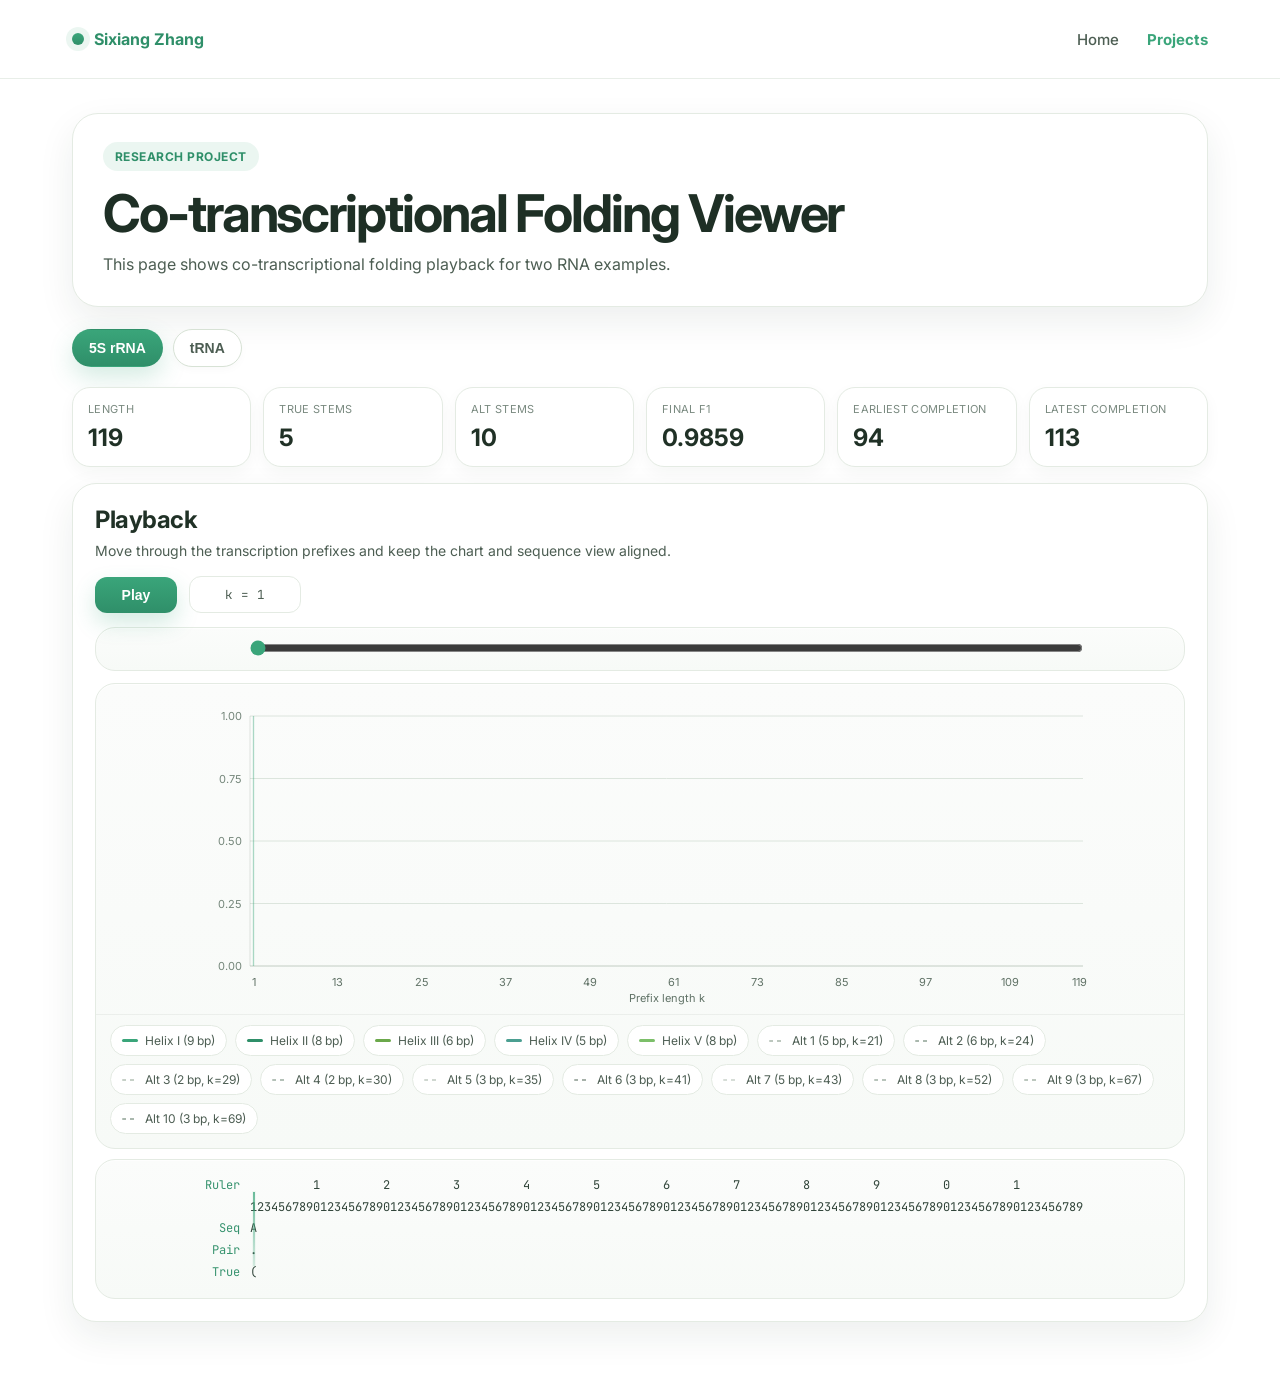
==== projects/project1/index.html @ 19374ca7 "Add files via upload" ====
<!DOCTYPE html>
<html lang="en">
<head>
<meta charset="utf-8">
<meta name="viewport" content="width=device-width, initial-scale=1">
<title>Co-transcriptional Folding Viewer</title>
<style>
  @import url('https://fonts.googleapis.com/css2?family=Inter:wght@400;500;600;700;800&family=JetBrains+Mono:wght@400;500;600&display=swap');
  :root {
    --bg: #ffffff;
    --bg-soft: #ffffff;
    --surface: #ffffff;
    --surface-2: #ffffff;
    --line: #e4ebe3;
    --line-strong: #d7e2d5;
    --text: #203126;
    --text-soft: #4d5e53;
    --muted: #7a8a80;
    --accent: #3aa57a;
    --accent-2: #2f8f69;
    --accent-soft: rgba(58, 165, 122, .10);
    --shadow: 0 14px 36px rgba(27, 46, 34, .08);
    --plot-w: 800px;
  }
  * { box-sizing: border-box; }
  html, body { min-height: 100%; }
  body {
    margin: 0;
    font-family: Inter, "PingFang SC", "Microsoft YaHei", sans-serif;
    color: var(--text);
    background: #ffffff;
  }
  a { color: inherit; text-decoration: none; }
  .site-nav {
    position: sticky;
    top: 0;
    z-index: 20;
    background: #ffffff;
    border-bottom: 1px solid #e8eee8;
    backdrop-filter: blur(14px);
  }
  .site-nav-inner {
    max-width: 1180px;
    margin: 0 auto;
    padding: 0 22px;
    min-height: 78px;
    display: flex;
    align-items: center;
    justify-content: space-between;
    gap: 18px;
  }
  .brand {
    display: flex;
    align-items: center;
    gap: 10px;
    font-weight: 700;
    color: var(--accent-2);
  }
  .brand-mark {
    width: 12px;
    height: 12px;
    border-radius: 999px;
    background: linear-gradient(180deg, var(--accent) 0%, var(--accent-2) 100%);
    box-shadow: 0 0 0 6px rgba(58,165,122,.10);
  }
  .nav-links {
    display: flex;
    align-items: center;
    gap: 28px;
    flex-wrap: wrap;
    color: var(--text-soft);
    font-size: 15px;
    font-weight: 500;
  }
  .nav-links a.active {
    color: var(--accent);
    font-weight: 700;
  }
  .wrap {
    max-width: 1180px;
    margin: 0 auto;
    padding: 34px 22px 56px;
  }
  .hero {
    display: block;
    margin-bottom: 22px;
  }
  .hero-copy {
    background: var(--surface);
    border: 1px solid var(--line);
    border-radius: 26px;
    padding: 28px 30px;
    box-shadow: var(--shadow);
  }
  .eyebrow {
    display: inline-flex;
    align-items: center;
    gap: 8px;
    padding: 7px 12px;
    border-radius: 999px;
    background: var(--accent-soft);
    color: var(--accent-2);
    font-size: 12px;
    font-weight: 700;
    letter-spacing: .04em;
    text-transform: uppercase;
  }
  h1 {
    margin: 16px 0 10px;
    font-size: clamp(32px, 5vw, 52px);
    line-height: 1.02;
    letter-spacing: -.04em;
    color: #1e2f25;
  }
  .hero-text {
    max-width: 760px;
    color: var(--text-soft);
    font-size: 16px;
    line-height: 1.75;
  }
  .tabs {
    display: flex;
    gap: 10px;
    margin: 18px 0 20px;
    flex-wrap: wrap;
  }
  .tab-btn {
    border: 1px solid var(--line-strong);
    background: #fff;
    color: var(--text-soft);
    padding: 10px 16px;
    border-radius: 999px;
    cursor: pointer;
    font-size: 14px;
    font-weight: 600;
    transition: all .18s ease;
    box-shadow: 0 3px 8px rgba(31,49,38,.025);
  }
  .tab-btn:hover {
    border-color: rgba(58,165,122,.32);
    color: var(--accent-2);
    transform: translateY(-1px);
  }
  .tab-btn.active {
    color: #fff;
    background: linear-gradient(180deg, var(--accent) 0%, var(--accent-2) 100%);
    border-color: transparent;
    box-shadow: 0 10px 24px rgba(58,165,122,.22);
  }
  .metrics {
    display: grid;
    grid-template-columns: repeat(auto-fit, minmax(135px, 1fr));
    gap: 12px;
    margin-bottom: 16px;
  }
  .metric {
    background: var(--surface);
    border: 1px solid var(--line);
    border-radius: 18px;
    padding: 14px 15px;
    box-shadow: 0 6px 16px rgba(31,49,38,.04);
  }
  .metric .label {
    color: var(--muted);
    font-size: 11px;
    letter-spacing: .03em;
    text-transform: uppercase;
  }
  .metric .value {
    font-size: 24px;
    margin-top: 7px;
    font-weight: 700;
    color: var(--text);
  }
  .card {
    background: var(--surface);
    border: 1px solid var(--line);
    border-radius: 24px;
    padding: 22px;
    box-shadow: var(--shadow);
    margin-bottom: 16px;
  }
  .section-title {
    margin: 0 0 6px;
    font-size: 24px;
    line-height: 1.15;
    letter-spacing: -.02em;
  }
  .section-sub {
    color: var(--text-soft);
    margin-bottom: 14px;
    line-height: 1.6;
    font-size: 14px;
    max-width: 820px;
  }
  .controls {
    display: flex;
    gap: 12px;
    align-items: center;
    flex-wrap: wrap;
    margin-bottom: 14px;
  }
  .play-btn {
    background: linear-gradient(180deg, var(--accent) 0%, var(--accent-2) 100%);
    color: #fff;
    border: none;
    border-radius: 12px;
    padding: 10px 16px;
    cursor: pointer;
    font-size: 14px;
    font-weight: 700;
    min-width: 82px;
    transition: transform .16s ease, box-shadow .16s ease;
    box-shadow: 0 10px 22px rgba(58,165,122,.22);
  }
  .play-btn:hover { transform: translateY(-1px); }
  .kbox {
    min-width: 112px;
    padding: 9px 11px;
    border-radius: 12px;
    background: var(--surface-2);
    border: 1px solid var(--line);
    text-align: center;
    font-variant-numeric: tabular-nums;
    font-family: 'JetBrains Mono', monospace;
    font-size: 12.5px;
    color: var(--text-soft);
  }
  .playback-shell,
  .chart-shell,
  .seq-shell {
    background: linear-gradient(180deg, #fbfcfb 0%, #f7faf7 100%);
    border: 1px solid var(--line);
    border-radius: 20px;
    box-shadow: inset 0 1px 0 rgba(255,255,255,.85);
  }
  .playback-shell { margin-bottom: 12px; padding: 12px 0; }
  .chart-shell, .seq-shell { overflow: hidden; }
  .playback-scroll,
  .chart-scroll,
  .seq-scroll {
    overflow-x: auto;
    overflow-y: hidden;
    scrollbar-width: thin;
    scrollbar-color: rgba(58,165,122,.30) transparent;
  }
  .playback-scroll::-webkit-scrollbar,
  .chart-scroll::-webkit-scrollbar,
  .seq-scroll::-webkit-scrollbar { height: 8px; }
  .playback-scroll::-webkit-scrollbar-thumb,
  .chart-scroll::-webkit-scrollbar-thumb,
  .seq-scroll::-webkit-scrollbar-thumb {
    background: rgba(58,165,122,.26);
    border-radius: 999px;
  }
  .playback-scroll { padding-bottom: 2px; }
  .chart-scroll { padding: 14px 0 6px; }
  .seq-scroll { position: relative; padding: 16px 0; }
  .playback-inner,
  .chart-inner,
  .seq-inner {
    position: relative;
    margin: 0 auto;
  }
  .slider-lane {
    box-sizing: border-box;
    padding-left: 72px;
    padding-right: 20px;
  }
  .slider-lane input[type=range] {
    display: block;
    width: 100%;
    margin: 0;
    accent-color: var(--accent);
  }
  #chart { display: block; height: 310px; }
  .seq-cursor {
    position: absolute;
    top: 16px;
    bottom: 16px;
    width: 2px;
    background: linear-gradient(180deg, rgba(58,165,122,.75), rgba(58,165,122,.20));
    box-shadow: 0 0 0 1px rgba(58,165,122,.05);
    pointer-events: none;
  }
  .legend {
    display: flex;
    flex-wrap: wrap;
    gap: 8px;
    padding: 10px 14px 14px;
    border-top: 1px solid rgba(32,49,38,.06);
  }
  .legend-item {
    display: inline-flex;
    align-items: center;
    gap: 7px;
    color: var(--text-soft);
    font-size: 12px;
    cursor: pointer;
    user-select: none;
    padding: 7px 11px;
    border-radius: 999px;
    background: #fff;
    border: 1px solid var(--line);
    transition: all .16s ease;
  }
  .legend-item:hover {
    border-color: rgba(58,165,122,.22);
    transform: translateY(-1px);
  }
  .legend-item.hidden {
    opacity: .42;
    text-decoration: line-through;
  }
  .legend-swatch {
    width: 16px;
    height: 3px;
    border-radius: 99px;
    flex: 0 0 auto;
  }
  .legend-swatch.dashed {
    background: repeating-linear-gradient(90deg, currentColor 0 4px, transparent 4px 8px);
    height: 2px;
  }
  .seq-grid {
    display: grid;
    grid-template-columns: 72px var(--plot-w);
    row-gap: 3px;
    align-items: start;
    width: calc(72px + var(--plot-w));
    padding-right: 20px;
  }
  .seq-label {
    color: var(--accent-2);
    font-family: 'JetBrains Mono', monospace;
    font-size: 12px;
    line-height: 1.56;
    text-align: right;
    padding-right: 10px;
    white-space: pre;
    user-select: none;
    opacity: .96;
  }
  .seq-line {
    width: var(--plot-w);
    min-width: var(--plot-w);
    overflow: visible;
    font-family: 'JetBrains Mono', monospace;
    font-size: 12px;
    line-height: 1.56;
    white-space: pre;
    color: #31453a;
    letter-spacing: 0;
  }
  .detail-table-wrap {
    overflow: auto;
    border: 1px solid var(--line);
    border-radius: 16px;
    background: #fbfcfa;
  }
  table {
    width: 100%;
    border-collapse: collapse;
    font-size: 12px;
  }
  th, td {
    padding: 10px 10px;
    border-bottom: 1px solid rgba(32,49,38,.07);
    text-align: left;
    white-space: nowrap;
  }
  th {
    color: var(--muted);
    font-weight: 700;
    font-size: 11px;
    letter-spacing: .03em;
    text-transform: uppercase;
    background: #f7faf7;
  }
  tr:last-child td { border-bottom: none; }
  .detail-note {
    color: var(--text-soft);
    margin-top: 12px;
    line-height: 1.65;
    font-size: 13px;
  }
  @media (max-width: 900px) {
    .site-nav-inner { padding: 0 16px; min-height: 70px; }
    .nav-links { gap: 16px; font-size: 14px; }
    .wrap { padding: 22px 16px 40px; }
    .card { padding: 18px; }
  }
  @media (max-width: 680px) {
    h1 { font-size: 32px; }
    .hero-copy { padding: 20px; }
    .section-title { font-size: 22px; }
  }
</style>
</head>
<body>
<nav class="site-nav">
  <div class="site-nav-inner">
    <a class="brand" href="../../index.html"><span class="brand-mark"></span><span>Sixiang Zhang</span></a>
    <div class="nav-links">
      <a href="../../index.html">Home</a>
      <a href="../index.html" class="active">Projects</a>
    </div>
  </div>
</nav>
<div class="wrap">
  <div class="hero">
    <div class="hero-copy">
      <div class="eyebrow">Research project</div>
      <h1>Co-transcriptional Folding Viewer</h1>
      <div class="hero-text">
        This page shows co-transcriptional folding playback for two RNA examples.
      </div>
    </div>
  </div>

  <div class="tabs">
    <button class="tab-btn active" data-rna="5s">5S rRNA</button>
    <button class="tab-btn" data-rna="trna">tRNA</button>
  </div>

  <div class="metrics" id="metrics"></div>

  <div class="card">
    <h2 class="section-title">Playback</h2>
    <div class="section-sub">Move through the transcription prefixes and keep the chart and sequence view aligned.</div>
    <div class="controls">
      <button id="playBtn" class="play-btn" type="button">Play</button>
      <div class="kbox" id="kText">k = 1</div>
    </div>

    <div class="playback-shell">
      <div class="playback-scroll" id="playbackScroll">
        <div class="playback-inner" id="playbackInner">
          <div class="slider-lane">
            <input id="slider" type="range" min="1" max="10" value="1">
          </div>
        </div>
      </div>
    </div>

    <div class="chart-shell">
      <div class="chart-scroll" id="chartScroll">
        <div class="chart-inner" id="chartInner">
          <canvas id="chart"></canvas>
        </div>
      </div>
      <div class="legend" id="legend"></div>
    </div>

    <div style="height:10px"></div>

    <div class="seq-shell">
      <div class="seq-scroll" id="seqScroll">
        <div class="seq-inner" id="seqInner">
          <div class="seq-cursor" id="seqCursor"></div>
          <div class="seq-grid">
            <div class="seq-label">Ruler</div><div class="seq-line" id="lineRuler1"></div>
            <div class="seq-label"></div><div class="seq-line" id="lineRuler2"></div>
            <div class="seq-label">Seq</div><div class="seq-line" id="lineSeq"></div>
            <div class="seq-label">Pair</div><div class="seq-line" id="linePair"></div>
            <div class="seq-label">True</div><div class="seq-line" id="lineTrue"></div>
          </div>
        </div>
      </div>
    </div>
  </div>

</div>

<script>
const DATA = {"5s": {"name": "5S rRNA", "seq": "ACAUACGACCAUAGGCGCUAGAAAAUACGGGAUCCCGUCCGCUCUCCCAUAGUCAAGCUGGCGACCGGCUGAUUAGUAGUUGGGUCGGUGACGACCAGCGAAUACCGGCUGUUGUAUGU", "true_dot": "(((((((((....((((((((.....((((((............))))...))....)))))).)).((((.(.....(((((.(((....))))))))....).)))).)))))))))", "pred_dot": "(((((((((....((((((((.....((((((............))))...))....)))))).)).((((.......(((((.(((....))))))))......)))).)))))))))", "states": ["", "K", "KK", "KKK", "KKKK", "KKKKK", "KKKKKK", "KKKKKKL", "KKKLKKKK", "KKKKKKKKK", "KKKKKKKKKK", "KKKKKKKKKKK", "KKKKKKKKKKKK", "KKKKKKKKKKKKK", "KKKKKKKKKKKLKK", "KKKKKKKKKKKLKKK", "KKKKKKKKKKKKKKKK", "KKKKKKKKKKKKKKKKK", "KKKKKKKKKKKKKKKKKK", "KKKKKKKKKKKKKKKKKKK", "KKKKLLLKKKKKKKKKKKKK", "KKKKLLLLKKKKKKPQRKKKK", "KKKLLLLLKKKKKKPQRRRKKK", "KKKLLLLLKKKKKKPQRKKKKKK", "KKKLLLLLLKKKKKKKPQRRRRKK", "KKKLLLLLLKKKKKKKPQRRRRKKK", "KKKLLLLLLKKKKKKKPQRRKKKKKK", "KKKLLLLLLKKKKKKKPQRRKKKKKKK", "KKKLLLLLLKKKKKKKPQRRKKKKKKKK", "KKKKKLLLLKKKKKKKKKKKKKKKKKKPQ", "KKKKKLLLLKKKKKKKLKKKKKKKKKKKPP", "KKKKKKKKLKKKKKKLLKLKKKKKKKKKKKK", "KKKKKKKKLKKKKKKLLKLKKKKKKKKKKKKK", "KKKKKLLLLKKKKKKKLKKKKKKKKKKKKKKKK", "KKKKKLLKKKKKKKKKKKKKKKKKKKKKKKKKKK", "KKKKKLLLLKKKKKKKKKKKKKKKKKKKKKKKPQR", "KKKKKLLLKKKKKKKKLKKKKKKKKKKKKKKKPQRK", "KKKKKLLLKKKKKKKKKKKKKKKKKKKKKKKKPQRKK", "KKKKKLLLKKKKKKKKKKKKKKKKKKKKKKKKPQRKKK", "KKKKKLLLKKKKKKKKKKKKKKKKKKKKKKKKPQRKKKK", "KKKKKLLLKKKKKKKKKKKKKKKKKKKKKKKKPQRKKKKK", "KKKKKLLLKKKKKKKKKKKKKKKKKKKKKLLKKKKKKKKPQ", "KKKLLLLLKKKKKKKKKKKKKKKKKKKKLLLKKKKKKKKPQR", "KKKLLLLLKKKKKKKKKKKKKKKKKKLLLLLKKKKKKPQRRRK", "KKKLLLLLKKKKKKKKKKKKKKKKKKLLLLLKKKKKKKPQRKKK", "KKKLLLLLKKKKKKKKKKKKKKKKKKLLLLLKKKKKKKPQRKKKK", "KKKLLLLLKKKKKKKKKKKKKKKKKKLLLLLKKKKKKKPQRKKKKK", "KKKLLLLLKKKKKKKKKKKKKKKKKKLLLLLKKKKKKKPQRKKKKKK", "KKKLLLKKKKKKKKKKKKKKKKKKKKLLLLLKKKKKKKPQRKKKKKKK", "KKKLLLKKKKKKKKKKKKKKKKKKKKLLLLLKKKKKKKKKKKKKKKKKK", "KKKLLLKKKKKLKKKKKKKKKKKKKKLLLLLKKKKKKKKKKKKKKKKKKK", "KKKLLLKKKKKLKKKKKKKKKKKKKKLLLLLKKKKKKKKKKKKKKKKKKKK", "KKKLLLKKKKKLKKKKKKKKKKKKKKKKLLLKKKKKKKPQRKKKKKKKKKKK", "KKKLLLKKKKKLKKKKKKKKKKKKKKKKKLLKKKKKKKKKKKKKKKKKKKKKK", "KKKLLLKKKKKLKKKKKKKKKKKKKKKKLLLKKKKKKKPQRKKKKKKKKKKKKK", "KKKLLLKKKKKLKKKKKKKKKKKKKKKKLLLKKKKKKKPQRKKKKKKKKKKKKKK", "KKKLLLKKKKKKKKKKKKKKKKKKKKKKKLLKKKKKKKKKKKKKKKKKKKKKKKKK", "KKKLLLKKKKKKKKKKKKKKKKKKKKKKKLLKKKKKKKKKKKKKKKKKKKKKKKKKK", "KKKLLLKKKKKKKKKKKKKKKKKKKKKKKLLKKKKKKKKKKKKKKKKKKKKKKKKKKK", "KKKLLLKKKKKLKKKKKKKKKKKKKKKKKLLKKKKKKKKKKKKKKKKKKKKKKKKKKKK", "KKKLLLKKKKKLKKKKKKKKKKKKKKKKKKLKKKKKKKKKKKKKKKKKKKKKKKKKKKKK", "KKKLLLKKKKKLKKKKKKKKKKKKKKKKKKKKKKKKKKKKKKKKKKKKKKKKKKKKKKKKK", "KKKLLLKKKKKLKKKKKKKKKKKKKKKKKKLKKKKKKKKKKKKKKKKKKKKKKKKKKKKKKK", "KLLLLLKKKKKLKKKKKKKKKKKKKKKKKKKKKKKKKKKKKKKKKKKKKKKKKKKKKKKKKKK", "KLLLLLKKKKKLKKKKKKKKKKKKKKKKKKKKKKKKKKKKKKKKKKKKKKKKKKKKKKKKKKKK", "KLLLLLKKKKKLKKKKKKKKKKKKKKKKKKKKKKKKKKKKKKKKKKKKKKKKKKKKKKKKKKKKK", "KLLLLLKKKKKKKKKKKKKKKKKKKKKKKLLKKKKKKKKKKKKKKKLLKKKKKKKKKKKKKKKKKK", "KLLLLLKKLLKLKKKKKKKKKKKKKKKKLLLKKKKKKKPQRKKKKKLLKKKKKKKKKKKKKKKKKKK", "KLLLLLKKLLKLKKKKKKKKKKKKKKKKLLLKKKKKKKPQRKKKKKKLKKKKKKKKKKKKKKKKKKKK", "KLLLLLKKKKKLKKKKKKKKKKKKKKKKLLLKKKKKKKPQRKKKKKLLLLKKKKKKKKPQRKKKKKKKK", "LLLLLLKKLLKLKKKKKKKKKKKKKKKKLLLLKKKKKKPQRKKKKKKLLLKKKKKKKKKKKKKKKKKKKK", "LLLLLLKKLLKLKKKKKKKKKKKKKKKKLLLLKKKKKKPQRKKKKKKLLLKKKKKKKKKKKKKKKKKKKKK", "LLLLLLKKLLLLKKKKKKKKKPQLLKKKLLLLKKKKKKPQRKKKKKKLLLKKKKKKKKKKKKKKKKKKKKKK", "LLLLLLKKLLLLKKKKKKKKKPQLLKKKLLLLKKKKKKPQRKKKKKKLLLKKKKKKKKKKKKKKKKKKKKKKK", "LLLLLLLLLLLLKKKKKKKKKPQLLKKKLLLLKKKKKKPQLKKKKKKLLLKKKKKKKKKKKKKKKKKKKKKKKK", "LLLLLLLLLLLLKKKKKKKKKPQLLKKKLLLLKKKKKKKKKKKKKKKLLLKKKKKKKKKKKKKKKKKKKKKKKKK", "LLLLLLLLLLLLKKKKKKKKKPQLKKKKLLLLKKKKKKKKPQRKKKKLKKKKKKKKKKKKKKKKKKPQLKKKKKKK", "LLLLLLLLLLLLKKKKKKKKKKKKKKKKLLLLKKKKKKKKKKKKPQRLKKKKKKKKKKKKKKKKKKPQRKKKKKKKK", "LLLLLLLLLLLLKKKKKKKKKKKKKKKKLLLLKKKKKKKKKKKKPQRLKKKKKKKKKKKKKKKKKKKKKKKKKKKKKK", "LLLLLLLLLLLLKKKKKKKKKKKKKKLLLLLLKKKKKKKKKKKKPQRRKKKKKKKKKKKKKKKKKKKKKKKKKKKKKKK", "LLLLLLLLLLLLKKKKKKKKKKKKKKLLLLLLKKKKKKKKKKKKPQRRKKKLKKKKKKKKKKKKPPQRKKKKKKKKKKKK", "LLLLLLLLLLLLKKKKKKKKKKKKKKLLLLLLKKKKKKKKKKKKPQRRKKKKKKKKKKKKKKKKKKKKKKKKKKKKKKKKK", "LLLLLLLLLLLLKKKKKKKKKKKKKKLLLLLLKKKKKKKKKKKKPQRRKKKKKKKKKKKKKKKKKKKKKKKKKKKKKKPQRK", "LLLLLLLLLLLLKKKKKKKKKKKKKKLLLLLLKKKKKKKKKKKKPQRRKKKKKKKKKKKKKKKKKKKKKKKKKKKKKKPQRKK", "LLLLLLLLLLLLKKKKKKKKKKKKKKLLLLLLKKKKKKKKKKKKPQRRKKKKKKKKKKKKKKKKKKKKKKKKKKKKKKPQRRKK", "LLLLLLLLLLLLKLKKKKKKKKKKKKLLLLLLKKKKKKKKKKKKPQRRKKKKKKKKKKKKKKKKKKKKKKKKKKKKKKPQRRKKK", "LLLLLLLLLLLLKLKKKKKKKKKKKKLLLLLLKKKKKKKKKKKKPQRRKKKLLKKKLLLKKKKKKKPQRKKKKKKKKKPQRRKKKK", "LLLLLLLLLLLLKLKKKKKKKKKKKKLLLLLLKKKKKKKKKKKKPQRRKKKPLKKKLLLKKKKKKKPQRKKKKKKKKKPQRRPQRKK", "LLLLLLLLLLLLKLLLKKKKKKKKKKLLLLLLKKKKKKKKKKKKPQRRKKKPLKKKLLLKKKKKKKPQRKKKKKKPQPQPQRRKKKKK", "LLLLLLLLLLLLKLLLKKKKKKKKKKLLLLLLKKKKKKKKKKKKPQRRKKKPLKKKLLLKKKKKKKPQRKKKKKKPQPQPQRRKKKKKK", "LLLLLLLLLLLLKLLLLLKKKKKKKKLLLLLLKKKKKKKKKKKKPQRRKKKPLKKKLLLKKKKKKKPQRKKKKKKPQPQRKKKKKKKKKK", "LLLLLLLLLKKLKLLLLLLKKKKKKKLLLLLLKKKKKKKKKKKKPQRRKKKPLKKKLLLLKKKKKPQRRKKKKKKKKKPQRKKKKKKKKKK", "KLLLLLLLLKKLKLLLLLLKKKKKKKLLLLLLKKKKKKKKKKKKPQRRKKKPLKKKLLLLKKKKKPQRRKKKKKKKKKPQRKKKKKKKKKKK", "KLLLLLLLLKKLKLLLLLLKKKKKKKLLLLLLKKKKKKKKKKKKPQRRKKKPLKKKLLLLKKKKKPQRRKKKKKKKKKPQRKKKKKKKKKKKK", "LLLLLLLLKKKKKLLLLLLKKKKKKKLLLLLLKKKKKKKKKKKKPQRRKKKPQLKKKKKKKKKKKKKKLLKKKKKKKKKKKKKKPQRKKKKKKK", "LLLLLLLLLKKKKLLLLLLKKKKKKKLLLLLLKKKKKKKKKKKKPQRRKKKPQLKKKKKKKKKKKKKKLLLKKKKKKKPQLKKKKKPQRRKKKKK", "LLLLLLLLLKKKKLLLLLLKKKKKKKLLLLLLKKKKKKKKKKKKPQRRKKKPQLKKKKKKKKKKKKKKLLLKKKKKKKPQLLKKKKPQRKKKKKKK", "LLLLLLLLKKKKKLLLLLLKKKKKKKLLLLLLKKKKKKKKKKKKPQRRKKKPQLKKKKKPQRRKPLKKLLLKLKKKKKPPLLKKKKPQRRKKKKKKK", "LLLLLLLLLKKKKLLLLLLLKKKKKKLLLLLLKKKKKKKKKKKKPQRRKKKPQLKKKKPQRRRKPLKKLLLKKKKKKKKKPQRKKKPQRRKKKKKKKK", "LLLLLLLLLKKKKLLLLLLLLKKKKKLLLLLLKKKKKKKKKKKKPQRRKKKPQLKKKPQRRRRKPLKKLLLLKKKKKKKPQRRKKKKKKKKKKKKKKKK", "LLLLLLLLLKKKKLLLLLLLLKKKKKLLLLLLKKKKKKKKKKKKPQRRKKKPQLKKKPQRRRRKPPLLLLLKLKKKKKPLKPQRKKKKKKKKKKKKKKKK", "LLLLLLLLLKKKKLLLLLLLLKKKKKLLLLLLKKKKKKKKKKKKPQRRKKKPQLKKKPQRRRRKPQLLLLLKLKKKKKPLKPQRKKKKKKKKKKKKKKKKK", "LLLLLLLLLKKKKLLLLLLLLKKKKKLLLLLLKKKKKKKKKKKKPQRRKKKPQLKKKPQRRRRKPQLLLLLKKKKKKKLLLLLKKKKKKKKKKKPQRRRKKK", "LLLLLLLLLKKKKLLLLLLLLKKKKKLLLLLLKKKKKKKKKKKKPQRRKKKPQLKKKPQRRRRKPQLLLLLKKKKKKKLLLLLKKKKKKKKKKKPQRRRKKKK", "LLLLLLLLLKKKKLLLLLLLLKKKKKLLLLLLKKKKKKKKKKKKPQRRKKKPQLKKKPQRRRRKPQLLLLLKKKKKKKLLLLLKKKKKKKKKKKPQRRRKKKKK", "LLKLLLLLLKKKKLLLLLLLLKKKKKLLLLLLKKKKKKKKKKKKPQRRKKKPQLKKKPQRRRRKPQLLLLLKLKKKKKLLLLLKLKKKKKKKKPPQRRRKKKKKK", "KLKLLLLLLKKKKLLLLLLLLKKKKKLLLLLLKKKKKKKKKKKKPQRRKKKPQLKKKPQRRRRKPQLLLLLKLKKKKKLLLLLKLKKKKKKKKPPQRRRKKKKKKP", "KLKLLLLLLKKKKLLLLLLLLKKKKKLLLLLLKKKKKKKKKKKKPQRRKKKPQLKKKPQRRRRKPQLLLLLKLKKKKKLLLLLKLLKKKKKKPQPQRRRKKKKKKPP", "KLKLLLLLLKKKKLLLLLLLLKKKKKLLLLLLKKKKKKKKKKKKPQRRKKKPQLKKKPQRRRRKPQLLLLLKLKKKKKLLLLLKLLKKKKKKPQPQRRRKKKKKKPQR", "KLKLLLLLLKKKKLLLLLLLLKKKKKLLLLLLKKKKKKKKKKKKPQRRKKKPQLKKKPQRRRRKPQLLLLLKLKKKKKLLLLLKLLLKKKKPQRPQRRRKKKKKKPQRR", "KLKLLLLLLKKKKLLLLLLLLKKKKKLLLLLLKKKKKKKKKKKKPQRRKKKPQLKKKPQRRRRKPQLLLLLKLKKKKKLLLLLKLLLKKKKPQRPQRRRKKKKKKPQRRK", "KLKLLLLLLKKKKLLLLLLLLKKKKKLLLLLLKKKKKKKKKKKKPQRRKKKPQLKKKPQRRRRKPQLLLLLKLKKKKKLLLLLKLLLKKKKPQRPQRRRKKKKKKPQRRKP", "LLLLLLLLLKKKKLLLLLLLLKKKKKLLLLLLKKKKKKKKKKKKPQRRKKKPQLKKKPQRRRRKPQLLLLLKLKKKKKLLLLLKLLLKKKKPQRPQRRRKKKKKKPQRRKPQ", "LLLLLLLLLKKKKLLLLLLLLKKKKKLLLLLLKKKKKKKKKKKKPQRRKKKPQLKKKPQRRRRKPQLLLLLKLKKKKKLLLLLKLLLKKKKPQRPQRRRKKKKKKPQRRKPQR", "LLLLLLLLLKKKKLLLLLLLLKKKKKLLLLLLKKKKKKKKKKKKPQRRKKKPQLKKKPQRRRRKPQLLLLLKLKKKKKLLLLLKLLLKKKKPQRPQRRRKKKKKKPQRRKPQRR", "LLLLLLLLLKKKKLLLLLLLLKKKKKLLLLLLKKKKKKKKKKKKPQRRKKKPQLKKKPQRRRRKPQLLLLLKLKKKKKLLLLLKLLLKKKKPQRPQRRRKKKKKKPQRRKPQRRR", "LLLLLLLLLKKKKLLLLLLLLKKKKKLLLLLLKKKKKKKKKKKKPQRRKKKPQLKKKPQRRRRKPQLLLLLKLKKKKKLLLLLKLLLKKKKPQRPQRRRKKKKKKPQRRKPQRRRR", "LLLLLLLLLKKKKLLLLLLLLKKKKKLLLLLLKKKKKKKKKKKKPQRRKKKPQLKKKPQRRRRKPQLLLLLKLKKKKKLLLLLKLLLKKKKPQRPQRRRKKKKKKPQRRKPQRRRRR", "LLLLLLLLLKKKKLLLLLLLLKKKKKLLLLLLKKKKKKKKKKKKPQRRKKKPQLKKKPQRRRRKPQLLLLLKLKKKKKLLLLLKLLLKKKKPQRPQRRRKKKKLKPQRRKPQRRRRRR", "LLLLLLLLLKKKKLLLLLLLLKKKKKLLLLLLKKKKKKKKKKKKPQRRKKKPQLKKKPQRRRRKPQLLLLLKLKKKKKLLLLLKLLLKKKKPQRPQRRRKKKKLKPQRRKPQRRRRRRR"], "dots": ["", ".", "..", "...", "....", ".....", "......", ".......", "........", ".........", "..........", "...........", "............", ".............", "..............", "...............", "................", ".................", "..................", "...................", "....................", ".....(((......)))....", "...(((((......)))))...", ".....(((......)))......", "...((((((.......))))))..", "...((((((.......))))))...", ".....((((.......))))......", ".....((((.......)))).......", ".....((((.......))))........", ".....((....................))", ".....((.....................))", "...............................", "................................", ".................................", "..................................", ".....(((........................)))", ".....(((........................))).", ".....(((........................)))..", ".....(((........................)))...", ".....(((........................)))....", ".....(((........................))).....", ".....((................................))", "....(((................................)))", "..........................(((((......))))).", "...........................(((........)))...", "...........................(((........)))....", "...........................(((........))).....", "...........................(((........)))......", "...........................(((........))).......", ".................................................", "..................................................", "...................................................", "............................(((.......)))...........", ".....................................................", "............................(((.......))).............", "............................(((.......)))..............", "........................................................", ".........................................................", "..........................................................", "...........................................................", "............................................................", ".............................................................", "..............................................................", "...............................................................", "................................................................", ".................................................................", "..................................................................", "............................(((.......)))..........................", "............................(((.......)))...........................", "............................(((.......))).....(((.........)))........", "............................(((.......))).............................", "............................(((.......)))..............................", "..........((.........)).....(((.......)))...............................", "..........((.........)).....(((.......)))................................", "..........((.........))......((.......))..................................", "..........((.........))....................................................", "....((....((.........)).....(((.........))).......................))........", "...(((.......................(((............)))...................)))........", ".............................(((............)))...............................", "............................((((............))))...............................", "....(((.....................((((............))))...(............))))............", "............................((((............)))).................................", "......(((...................((((............))))..............................))).", "......(((...................((((............))))..............................)))..", ".....((((...................((((............))))..............................))))..", ".....((((...................((((............))))..............................))))...", ".....((((...................((((............))))........(((.......))).........))))....", "(((..((((..................(((((............))))...)....(((.......))).........)))))))..", "....((((((((...............(((((............))))...)....(((.......)))......)))))))).....", "....((((((((...............(((((............))))...)....(((.......)))......))))))))......", ".......(((((...............(((((............))))...)....(((.......)))......)))))..........", "......(((..................(((((............))))...)....((((.....)))).........)))..........", "......(((..................(((((............))))...)....((((.....)))).........)))...........", "......(((..................(((((............))))...)....((((.....)))).........)))............", ".....(((..................((((((............))))...))...............................))).......", "...((((((.................((((((............))))...)).........................))......)))).....", "....(((((.................((((((............))))...)).........................))......))).......", "...(((((.....(.((((.......((((((............))))...))......)))).).......(.....))......)))).......", "...((((......(.(((((......((((((............))))...)).....))))).)...(((.........)))...))))........", ".............(.((((((.....((((((............))))...))....)))))).)...((((.......))))................", ".............((((((((.....((((((............))))...))....)))))).))..(((.(.....)..)))................", ".............((((((((.....((((((............))))...))....)))))).))..(((.(.....)..))).................", ".............((((((((.....((((((............))))...))....)))))).))............(((((...........)))))...", ".............((((((((.....((((((............))))...))....)))))).))............(((((...........)))))....", ".............((((((((.....((((((............))))...))....)))))).))............(((((...........))))).....", ".............((((((((.....((((((............))))...))....)))))).))............(((((.(........))))))......", "......(......((((((((.....((((((............))))...))....)))))).))............(((((.(........))))))......)", ".....((......((((((((.....((((((............))))...))....)))))).))............(((((.((......)))))))......))", ".............((((((((.....((((((............))))...))....)))))).))..(((.......(((((.((......)))))))......)))", ".............((((((((.....((((((............))))...))....)))))).)).((((.......(((((.(((....))))))))......))))", ".............((((((((.....((((((............))))...))....)))))).)).((((.......(((((.(((....))))))))......)))).", ".(...........((((((((.....((((((............))))...))....)))))).)).((((.......(((((.(((....))))))))......)))).)", "((...........((((((((.....((((((............))))...))....)))))).)).((((.......(((((.(((....))))))))......)))).))", "......(((....((((((((.....((((((............))))...))....)))))).)).((((.......(((((.(((....))))))))......)))).)))", ".....((((....((((((((.....((((((............))))...))....)))))).)).((((.......(((((.(((....))))))))......)))).))))", "....(((((....((((((((.....((((((............))))...))....)))))).)).((((.......(((((.(((....))))))))......)))).)))))", "...((((((....((((((((.....((((((............))))...))....)))))).)).((((.......(((((.(((....))))))))......)))).))))))", "..(((((((....((((((((.....((((((............))))...))....)))))).)).((((.......(((((.(((....))))))))......)))).)))))))", ".((((((((....((((((((.....((((((............))))...))....)))))).)).((((.......(((((.(((....))))))))......)))).))))))))", "(((((((((....((((((((.....((((((............))))...))....)))))).)).((((.......(((((.(((....))))))))......)))).)))))))))"], "L": 119, "f1": 0.9859, "earliest_done": 94, "latest_done": 113, "stems": [{"name": "Helix I", "bp": 9, "curve": [0.0, 0.0, 0.0, 0.0, 0.0, 0.0, 0.0, 0.0, 0.0, 0.0, 0.0, 0.0, 0.0, 0.0, 0.0, 0.0, 0.0, 0.0, 0.0, 0.0, 0.0, 0.0, 0.0, 0.0, 0.0, 0.0, 0.0, 0.0, 0.0, 0.0, 0.0, 0.0, 0.0, 0.0, 0.0, 0.0, 0.0, 0.0, 0.0, 0.0, 0.0, 0.0, 0.0, 0.0, 0.0, 0.0, 0.0, 0.0, 0.0, 0.0, 0.0, 0.0, 0.0, 0.0, 0.0, 0.0, 0.0, 0.0, 0.0, 0.0, 0.0, 0.0, 0.0, 0.0, 0.0, 0.0, 0.0, 0.0, 0.0, 0.0, 0.0, 0.0, 0.0, 0.0, 0.0, 0.0, 0.0, 0.0, 0.0, 0.0, 0.0, 0.0, 0.0, 0.0, 0.0, 0.0, 0.0, 0.0, 0.0, 0.0, 0.0, 0.0, 0.0, 0.0, 0.0, 0.0, 0.0, 0.0, 0.0, 0.0, 0.0, 0.0, 0.0, 0.0, 0.0, 0.0, 0.0, 0.0, 0.0, 0.0, 0.0, 0.2, 0.4, 0.6, 0.8, 1.0, 1.0, 1.0, 1.0, 1.0], "done_k": 113}, {"name": "Helix II", "bp": 8, "curve": [0.0, 0.0, 0.0, 0.0, 0.0, 0.0, 0.0, 0.0, 0.0, 0.0, 0.0, 0.0, 0.0, 0.0, 0.0, 0.0, 0.0, 0.0, 0.0, 0.0, 0.0, 0.0, 0.0, 0.0, 0.0, 0.0, 0.0, 0.0, 0.0, 0.0, 0.0, 0.0, 0.0, 0.0, 0.0, 0.0, 0.0, 0.0, 0.0, 0.0, 0.0, 0.0, 0.0, 0.0, 0.0, 0.0, 0.0, 0.0, 0.0, 0.0, 0.0, 0.0, 0.0, 0.0, 0.0, 0.0, 0.0, 0.0, 0.0, 0.0, 0.0, 0.0, 0.0, 0.0, 0.0, 0.0, 0.0, 0.0, 0.0, 0.0, 0.0, 0.0, 0.0, 0.0, 0.0, 0.0, 0.0, 0.0, 0.0, 0.0, 0.0, 0.0, 0.0, 0.0, 0.0, 0.0, 0.0, 0.0, 0.0, 0.0, 0.0, 0.0, 0.0, 0.0, 0.0, 0.1, 0.225, 0.375, 0.575, 0.775, 0.875, 0.95, 1.0, 1.0, 1.0, 1.0, 1.0, 1.0, 1.0, 1.0, 1.0, 1.0, 1.0, 1.0, 1.0, 1.0, 1.0, 1.0, 1.0, 1.0], "done_k": 100}, {"name": "Helix III", "bp": 6, "curve": [0.0, 0.0, 0.0, 0.0, 0.0, 0.0, 0.0, 0.0, 0.0, 0.0, 0.0, 0.0, 0.0, 0.0, 0.0, 0.0, 0.0, 0.0, 0.0, 0.0, 0.0, 0.0, 0.0, 0.0, 0.0, 0.0, 0.0, 0.0, 0.0, 0.0, 0.0, 0.0, 0.0, 0.0, 0.0, 0.0, 0.0, 0.0, 0.0, 0.0, 0.0, 0.0, 0.0, 0.0, 0.0, 0.0, 0.0, 0.0, 0.0, 0.0, 0.0, 0.0, 0.0, 0.0, 0.0, 0.0, 0.0, 0.0, 0.0, 0.0, 0.0, 0.0, 0.0, 0.0, 0.0, 0.0, 0.0, 0.0, 0.0, 0.0, 0.0, 0.0, 0.0, 0.0, 0.0, 0.1, 0.2, 0.3333, 0.4667, 0.6, 0.6333, 0.6667, 0.6667, 0.6667, 0.6667, 0.7, 0.7333, 0.7667, 0.8, 0.8333, 0.8333, 0.8333, 0.8667, 0.9, 0.9333, 0.9667, 1.0, 1.0, 1.0, 1.0, 1.0, 1.0, 1.0, 1.0, 1.0, 1.0, 1.0, 1.0, 1.0, 1.0, 1.0, 1.0, 1.0, 1.0, 1.0, 1.0, 1.0, 1.0, 1.0, 1.0], "done_k": 94}, {"name": "Helix IV", "bp": 5, "curve": [0.0, 0.0, 0.0, 0.0, 0.0, 0.0, 0.0, 0.0, 0.0, 0.0, 0.0, 0.0, 0.0, 0.0, 0.0, 0.0, 0.0, 0.0, 0.0, 0.0, 0.0, 0.0, 0.0, 0.0, 0.0, 0.0, 0.0, 0.0, 0.0, 0.0, 0.0, 0.0, 0.0, 0.0, 0.0, 0.0, 0.0, 0.0, 0.0, 0.0, 0.0, 0.0, 0.0, 0.0, 0.0, 0.0, 0.0, 0.0, 0.0, 0.0, 0.0, 0.0, 0.0, 0.0, 0.0, 0.0, 0.0, 0.0, 0.0, 0.0, 0.0, 0.0, 0.0, 0.0, 0.0, 0.0, 0.0, 0.0, 0.0, 0.0, 0.0, 0.0, 0.0, 0.0, 0.0, 0.0, 0.0, 0.0, 0.0, 0.0, 0.0, 0.0, 0.0, 0.0, 0.0, 0.0, 0.0, 0.0, 0.0, 0.0, 0.0, 0.0, 0.0, 0.0, 0.0, 0.0, 0.0, 0.0, 0.0, 0.0, 0.0, 0.0, 0.0, 0.0, 0.0, 0.0, 0.15, 0.31, 0.47, 0.63, 0.79, 0.8, 0.8, 0.8, 0.8, 0.8, 0.8, 0.8, 0.8, 0.8], "done_k": null}, {"name": "Helix V", "bp": 8, "curve": [0.0, 0.0, 0.0, 0.0, 0.0, 0.0, 0.0, 0.0, 0.0, 0.0, 0.0, 0.0, 0.0, 0.0, 0.0, 0.0, 0.0, 0.0, 0.0, 0.0, 0.0, 0.0, 0.0, 0.0, 0.0, 0.0, 0.0, 0.0, 0.0, 0.0, 0.0, 0.0, 0.0, 0.0, 0.0, 0.0, 0.0, 0.0, 0.0, 0.0, 0.0, 0.0, 0.0, 0.0, 0.0, 0.0, 0.0, 0.0, 0.0, 0.0, 0.0, 0.0, 0.0, 0.0, 0.0, 0.0, 0.0, 0.0, 0.0, 0.0, 0.0, 0.0, 0.0, 0.0, 0.0, 0.0, 0.0, 0.0, 0.0, 0.0, 0.0, 0.0, 0.0, 0.0, 0.0, 0.0, 0.0, 0.0, 0.0, 0.0, 0.0, 0.0, 0.0, 0.0, 0.0, 0.0, 0.0, 0.0, 0.0, 0.0, 0.0, 0.0, 0.0, 0.0, 0.0, 0.0, 0.0, 0.0, 0.0, 0.0, 0.125, 0.25, 0.375, 0.525, 0.675, 0.725, 0.775, 0.85, 0.9, 0.95, 0.975, 1.0, 1.0, 1.0, 1.0, 1.0, 1.0, 1.0, 1.0, 1.0], "done_k": 109}], "alt_stems": [{"name": "Alt 1", "bp": 5, "first_k": 21, "curve": [0.0, 0.0, 0.0, 0.0, 0.0, 0.0, 0.0, 0.0, 0.0, 0.0, 0.0, 0.0, 0.0, 0.0, 0.0, 0.0, 0.0, 0.0, 0.0, 0.15, 0.35, 0.5, 0.5, 0.5, 0.35, 0.15, 0.0, 0.0, 0.0, 0.0, 0.0, 0.0, 0.0, 0.0, 0.0, 0.0, 0.0, 0.0, 0.0, 0.0, 0.0, 0.0, 0.0, 0.0, 0.0, 0.0, 0.0, 0.0, 0.0, 0.0, 0.0, 0.0, 0.0, 0.0, 0.0, 0.0, 0.0, 0.0, 0.0, 0.0, 0.0, 0.0, 0.0, 0.0, 0.0, 0.0, 0.0, 0.0, 0.0, 0.0, 0.0, 0.0, 0.0, 0.0, 0.0, 0.0, 0.0, 0.0, 0.0, 0.0, 0.0, 0.0, 0.0, 0.0, 0.0, 0.0, 0.0, 0.0, 0.0, 0.0, 0.0, 0.0, 0.0, 0.0, 0.0, 0.0, 0.0, 0.0, 0.0, 0.0, 0.0, 0.0, 0.0, 0.0, 0.0, 0.0, 0.0, 0.0, 0.0, 0.0, 0.0, 0.0, 0.0, 0.0, 0.0, 0.0, 0.0, 0.0, 0.0, 0.0]}, {"name": "Alt 2", "bp": 6, "first_k": 24, "curve": [0.0, 0.0, 0.0, 0.0, 0.0, 0.0, 0.0, 0.0, 0.0, 0.0, 0.0, 0.0, 0.0, 0.0, 0.0, 0.0, 0.0, 0.0, 0.0, 0.0, 0.0, 0.0, 0.2, 0.4, 0.6, 0.8, 1.0, 0.8, 0.6, 0.4, 0.2, 0.0, 0.0, 0.0, 0.0, 0.0, 0.0, 0.0, 0.0, 0.0, 0.0, 0.0, 0.0, 0.0, 0.0, 0.0, 0.0, 0.0, 0.0, 0.0, 0.0, 0.0, 0.0, 0.0, 0.0, 0.0, 0.0, 0.0, 0.0, 0.0, 0.0, 0.0, 0.0, 0.0, 0.0, 0.0, 0.0, 0.0, 0.0, 0.0, 0.0, 0.0, 0.0, 0.0, 0.0, 0.0, 0.0, 0.0, 0.0, 0.0, 0.0, 0.0, 0.0, 0.0, 0.0, 0.0, 0.0, 0.0, 0.0, 0.0, 0.0, 0.0, 0.0, 0.0, 0.0, 0.0, 0.0, 0.0, 0.0, 0.0, 0.0, 0.0, 0.0, 0.0, 0.0, 0.0, 0.0, 0.0, 0.0, 0.0, 0.0, 0.0, 0.0, 0.0, 0.0, 0.0, 0.0, 0.0, 0.0, 0.0]}, {"name": "Alt 3", "bp": 2, "first_k": 29, "curve": [0.0, 0.0, 0.0, 0.0, 0.0, 0.0, 0.0, 0.0, 0.0, 0.0, 0.0, 0.0, 0.0, 0.0, 0.0, 0.0, 0.0, 0.0, 0.0, 0.0, 0.0, 0.0, 0.0, 0.0, 0.0, 0.0, 0.0, 0.1, 0.1, 0.1, 0.1, 0.1, 0.0, 0.0, 0.0, 0.0, 0.0, 0.0, 0.0, 0.0, 0.0, 0.0, 0.0, 0.0, 0.0, 0.0, 0.0, 0.0, 0.0, 0.0, 0.0, 0.0, 0.0, 0.0, 0.0, 0.0, 0.0, 0.0, 0.0, 0.0, 0.0, 0.0, 0.0, 0.0, 0.0, 0.0, 0.0, 0.0, 0.0, 0.0, 0.0, 0.0, 0.0, 0.0, 0.0, 0.0, 0.0, 0.0, 0.0, 0.0, 0.0, 0.0, 0.0, 0.0, 0.0, 0.0, 0.0, 0.0, 0.0, 0.0, 0.0, 0.0, 0.0, 0.0, 0.0, 0.0, 0.0, 0.0, 0.0, 0.0, 0.0, 0.0, 0.0, 0.0, 0.0, 0.0, 0.0, 0.0, 0.0, 0.0, 0.0, 0.0, 0.0, 0.0, 0.0, 0.0, 0.0, 0.0, 0.0, 0.0]}, {"name": "Alt 4", "bp": 2, "first_k": 30, "curve": [0.0, 0.0, 0.0, 0.0, 0.0, 0.0, 0.0, 0.0, 0.0, 0.0, 0.0, 0.0, 0.0, 0.0, 0.0, 0.0, 0.0, 0.0, 0.0, 0.0, 0.0, 0.0, 0.0, 0.0, 0.0, 0.0, 0.0, 0.0, 0.1, 0.1, 0.1, 0.1, 0.1, 0.0, 0.0, 0.0, 0.0, 0.0, 0.0, 0.0, 0.0, 0.0, 0.0, 0.0, 0.0, 0.0, 0.0, 0.0, 0.0, 0.0, 0.0, 0.0, 0.0, 0.0, 0.0, 0.0, 0.0, 0.0, 0.0, 0.0, 0.0, 0.0, 0.0, 0.0, 0.0, 0.0, 0.0, 0.0, 0.0, 0.0, 0.0, 0.0, 0.0, 0.0, 0.0, 0.0, 0.0, 0.0, 0.0, 0.0, 0.0, 0.0, 0.0, 0.0, 0.0, 0.0, 0.0, 0.0, 0.0, 0.0, 0.0, 0.0, 0.0, 0.0, 0.0, 0.0, 0.0, 0.0, 0.0, 0.0, 0.0, 0.0, 0.0, 0.0, 0.0, 0.0, 0.0, 0.0, 0.0, 0.0, 0.0, 0.0, 0.0, 0.0, 0.0, 0.0, 0.0, 0.0, 0.0, 0.0]}, {"name": "Alt 5", "bp": 3, "first_k": 35, "curve": [0.0, 0.0, 0.0, 0.0, 0.0, 0.0, 0.0, 0.0, 0.0, 0.0, 0.0, 0.0, 0.0, 0.0, 0.0, 0.0, 0.0, 0.0, 0.0, 0.0, 0.0, 0.0, 0.0, 0.0, 0.0, 0.0, 0.0, 0.0, 0.0, 0.0, 0.0, 0.0, 0.0, 0.15, 0.3, 0.45, 0.6, 0.75, 0.75, 0.6, 0.45, 0.3, 0.15, 0.0, 0.0, 0.0, 0.0, 0.0, 0.0, 0.0, 0.0, 0.0, 0.0, 0.0, 0.0, 0.0, 0.0, 0.0, 0.0, 0.0, 0.0, 0.0, 0.0, 0.0, 0.0, 0.0, 0.0, 0.0, 0.0, 0.0, 0.0, 0.0, 0.0, 0.0, 0.0, 0.0, 0.0, 0.0, 0.0, 0.0, 0.0, 0.0, 0.0, 0.0, 0.0, 0.0, 0.0, 0.0, 0.0, 0.0, 0.0, 0.0, 0.0, 0.0, 0.0, 0.0, 0.0, 0.0, 0.0, 0.0, 0.0, 0.0, 0.0, 0.0, 0.0, 0.0, 0.0, 0.0, 0.0, 0.0, 0.0, 0.0, 0.0, 0.0, 0.0, 0.0, 0.0, 0.0, 0.0, 0.0]}, {"name": "Alt 6", "bp": 3, "first_k": 41, "curve": [0.0, 0.0, 0.0, 0.0, 0.0, 0.0, 0.0, 0.0, 0.0, 0.0, 0.0, 0.0, 0.0, 0.0, 0.0, 0.0, 0.0, 0.0, 0.0, 0.0, 0.0, 0.0, 0.0, 0.0, 0.0, 0.0, 0.0, 0.0, 0.0, 0.0, 0.0, 0.0, 0.0, 0.0, 0.0, 0.0, 0.0, 0.0, 0.0, 0.1, 0.25, 0.25, 0.25, 0.25, 0.15, 0.0, 0.0, 0.0, 0.0, 0.0, 0.0, 0.0, 0.0, 0.0, 0.0, 0.0, 0.0, 0.0, 0.0, 0.0, 0.0, 0.0, 0.0, 0.0, 0.0, 0.0, 0.0, 0.0, 0.0, 0.0, 0.0, 0.0, 0.0, 0.0, 0.0, 0.0, 0.0, 0.0, 0.0, 0.0, 0.0, 0.0, 0.0, 0.0, 0.0, 0.0, 0.0, 0.0, 0.0, 0.0, 0.0, 0.0, 0.0, 0.0, 0.0, 0.0, 0.0, 0.0, 0.0, 0.0, 0.0, 0.0, 0.0, 0.0, 0.0, 0.0, 0.0, 0.0, 0.0, 0.0, 0.0, 0.0, 0.0, 0.0, 0.0, 0.0, 0.0, 0.0, 0.0, 0.0]}, {"name": "Alt 7", "bp": 5, "first_k": 43, "curve": [0.0, 0.0, 0.0, 0.0, 0.0, 0.0, 0.0, 0.0, 0.0, 0.0, 0.0, 0.0, 0.0, 0.0, 0.0, 0.0, 0.0, 0.0, 0.0, 0.0, 0.0, 0.0, 0.0, 0.0, 0.0, 0.0, 0.0, 0.0, 0.0, 0.0, 0.0, 0.0, 0.0, 0.0, 0.0, 0.0, 0.0, 0.0, 0.0, 0.0, 0.0, 0.2, 0.35, 0.5, 0.65, 0.8, 0.75, 0.6, 0.45, 0.3, 0.15, 0.0, 0.0, 0.0, 0.0, 0.0, 0.0, 0.0, 0.0, 0.0, 0.0, 0.0, 0.0, 0.0, 0.0, 0.0, 0.0, 0.0, 0.0, 0.0, 0.0, 0.0, 0.0, 0.0, 0.0, 0.0, 0.0, 0.0, 0.0, 0.0, 0.0, 0.0, 0.0, 0.0, 0.0, 0.0, 0.0, 0.0, 0.0, 0.0, 0.0, 0.0, 0.0, 0.0, 0.0, 0.0, 0.0, 0.0, 0.0, 0.0, 0.0, 0.0, 0.0, 0.0, 0.0, 0.0, 0.0, 0.0, 0.0, 0.0, 0.0, 0.0, 0.0, 0.0, 0.0, 0.0, 0.0, 0.0, 0.0, 0.0]}, {"name": "Alt 8", "bp": 3, "first_k": 52, "curve": [0.0, 0.0, 0.0, 0.0, 0.0, 0.0, 0.0, 0.0, 0.0, 0.0, 0.0, 0.0, 0.0, 0.0, 0.0, 0.0, 0.0, 0.0, 0.0, 0.0, 0.0, 0.0, 0.0, 0.0, 0.0, 0.0, 0.0, 0.0, 0.0, 0.0, 0.0, 0.0, 0.0, 0.0, 0.0, 0.0, 0.0, 0.0, 0.0, 0.0, 0.0, 0.0, 0.0, 0.0, 0.0, 0.0, 0.0, 0.0, 0.0, 0.0, 0.15, 0.15, 0.3, 0.45, 0.45, 0.3, 0.3, 0.15, 0.0, 0.0, 0.0, 0.0, 0.0, 0.0, 0.0, 0.15, 0.3, 0.45, 0.6, 0.75, 0.75, 0.75, 0.7, 0.55, 0.4, 0.25, 0.1, 0.0, 0.0, 0.0, 0.0, 0.0, 0.0, 0.0, 0.0, 0.0, 0.0, 0.0, 0.0, 0.0, 0.0, 0.0, 0.0, 0.0, 0.0, 0.0, 0.0, 0.0, 0.0, 0.0, 0.0, 0.0, 0.0, 0.0, 0.0, 0.0, 0.0, 0.0, 0.0, 0.0, 0.0, 0.0, 0.0, 0.0, 0.0, 0.0, 0.0, 0.0, 0.0, 0.0]}, {"name": "Alt 9", "bp": 3, "first_k": 67, "curve": [0.0, 0.0, 0.0, 0.0, 0.0, 0.0, 0.0, 0.0, 0.0, 0.0, 0.0, 0.0, 0.0, 0.0, 0.0, 0.0, 0.0, 0.0, 0.0, 0.0, 0.0, 0.0, 0.0, 0.0, 0.0, 0.0, 0.0, 0.0, 0.0, 0.0, 0.0, 0.0, 0.0, 0.0, 0.0, 0.0, 0.0, 0.0, 0.0, 0.0, 0.0, 0.0, 0.0, 0.0, 0.0, 0.0, 0.0, 0.0, 0.0, 0.0, 0.15, 0.15, 0.3, 0.45, 0.45, 0.3, 0.3, 0.15, 0.0, 0.0, 0.0, 0.0, 0.0, 0.0, 0.0, 0.15, 0.3, 0.45, 0.6, 0.75, 0.75, 0.75, 0.7, 0.55, 0.4, 0.25, 0.1, 0.0, 0.0, 0.0, 0.0, 0.0, 0.0, 0.0, 0.0, 0.0, 0.0, 0.0, 0.0, 0.0, 0.0, 0.0, 0.0, 0.0, 0.0, 0.0, 0.0, 0.0, 0.0, 0.0, 0.0, 0.0, 0.0, 0.0, 0.0, 0.0, 0.0, 0.0, 0.0, 0.0, 0.0, 0.0, 0.0, 0.0, 0.0, 0.0, 0.0, 0.0, 0.0, 0.0]}, {"name": "Alt 10", "bp": 3, "first_k": 69, "curve": [0.0, 0.0, 0.0, 0.0, 0.0, 0.0, 0.0, 0.0, 0.0, 0.0, 0.0, 0.0, 0.0, 0.0, 0.0, 0.0, 0.0, 0.0, 0.0, 0.0, 0.0, 0.0, 0.0, 0.0, 0.0, 0.0, 0.0, 0.0, 0.0, 0.0, 0.0, 0.0, 0.0, 0.0, 0.0, 0.0, 0.0, 0.0, 0.0, 0.0, 0.0, 0.0, 0.0, 0.0, 0.0, 0.0, 0.0, 0.0, 0.0, 0.0, 0.0, 0.0, 0.0, 0.0, 0.0, 0.0, 0.0, 0.0, 0.0, 0.0, 0.0, 0.0, 0.0, 0.0, 0.0, 0.0, 0.0, 0.15, 0.15, 0.15, 0.15, 0.15, 0.0, 0.0, 0.0, 0.0, 0.0, 0.0, 0.0, 0.0, 0.0, 0.0, 0.0, 0.0, 0.0, 0.0, 0.0, 0.0, 0.0, 0.0, 0.0, 0.0, 0.0, 0.0, 0.0, 0.0, 0.0, 0.0, 0.0, 0.0, 0.0, 0.0, 0.0, 0.0, 0.0, 0.0, 0.0, 0.0, 0.0, 0.0, 0.0, 0.0, 0.0, 0.0, 0.0, 0.0, 0.0, 0.0, 0.0, 0.0]}]}, "trna": {"name": "tRNA (tdbR00000995)", "seq": "GCGGGAGUAGUUCAACUUUUAGAACACGUUCCUUCCCGGAACGAGGUAUAGGUGCAAAUCCUAUCUUCCGCUCCAU", "true_dot": "(((((((..((((........)))).(((((.......)))))....(((((.......)))))))))))).....", "pred_dot": "(((((((..((((........)))).(((((.......)))))....(((((.......)))))))))))).....", "states": ["", "K", "KK", "KKK", "KKKK", "KKKKK", "KKKKKK", "KKKKKKK", "KKKKKKKK", "KKKKKKKKK", "KKKKKKKKKK", "KKKKKKKKKKK", "KKKKKKKKKKKK", "KKKKKKKKKKKKK", "KKKKKKKKKKKKKK", "KKKKKKKKKKKKKKK", "KKKLKKKKKKKKKKKP", "KKKKKKKKKKKKKKKKK", "KKKKKKKKKKKKKKKKKK", "KKKKKKKKKKKKKKKKKKK", "KKKKKKKKKKKKKKKKKKKK", "KKKKKKKKKKKKKKKKKKKKK", "KKKKKKKKKKKKKKKKKKKKKK", "KKKKKKKKKKKKKKKKKKKKKKK", "KKKKKKKKKKKKKKKKKKKKKKKK", "KKKKKLKKKKKKKKKKKLKKKKKKK", "KKKKKLKKKLKKKKKKKLKKKKKKKK", "KKKKKLKKKLKKKKKKKKKKKKKKKKK", "KKKKKKKKKLKLLKKKKKKKKKKKKKKK", "KKKKKLKKKLLLLKKKKLKKKKKKKKKKK", "KKKKKLKKKLLLLKKKKKKKKPQRKKKKKK", "KKKKKLKKKLLLLKKKKKKKKPQRKKKKKKK", "KKKKKKKKKLLLLKKKKKKKKPQRKKKKKKKK", "KKKKKKKKKLLLLKKKKKKKKPQRKKKKKKKKK", "KKKKKLKKKLLLLKKKKKKKKPQRKKKKKKKKKK", "KKKKKLKKKLLLLKKKKKKKKKKKKKKKKKKKKKK", "KKKKKKKKKLLLLKKKKKKKKKKKKKKKKKKKKKKK", "KKKKKKKKKLLLLKKKKKKKKKKKKKKKKKKKKKKKK", "KKKKKKKKKLLLLKKKKKKKKKKKKKKKKKKKKKKKKK", "KKKKKKKKKLLLLKKKKKKKKKKKKKKKKKKKKKKKKKK", "KKKKKKKKKLLLLKKKKKKKKKKKKKKKKKKKKKKKKKKK", "KKKKKKKKKLLLLKKKKKKKKKKKKKKKKKKKKKKKKKKKK", "KKKKKKKKKLLLLKKKKKKKKKKKKKKKKKKKKKKKKKKKKK", "KKKKKKKKKLLLLKKKKKKKKKKKKKLLLLKKKKKKKKKKPQR", "KKKKKKKKKLLLKKKKKKKKKKKKKKLLLLKKKKKKKKKKKKKK", "KKKKKKKKKLLLLKKKKKKKKKKKKKLLLLKKKKKKKKKKPQRKK", "KKKKKKKKKLLLLKKKKKKKKKKKKKLLLLKKKKKKKKKKPQRKKK", "KKKKKKKKKLLLLKKKKKKKKKKKKKLLLLKKKKKKKKKKPQRKKKK", "KKKKKKKKKLLLLKKKKKKKKPQRKKLLLLLKKKKKKKKKPQRKKKKK", "KKKKKKKKKLLLLKKKKKKKKPQRKKLLLLLKKKKKKKKKPQRKKKKKK", "KKKKKKKKKLLLLKKKKKKKKPQRKKLLLLLKKKKKKKPQRKKKKKKKKK", "KKKKKKKKKLLLLKKKKKKKKPQPPLLLLLLKKKKKKKPQRRRKKKKKKKK", "KKKKKKKKKLLLLKKKKKKKKPQRKKLKLLLKKKKKKKPQRKKKKKKKKKKK", "KKKKKKKKKLLLLKKKKKKKKPQRKKLLLLLKKKKKKKPQRRRKKKKKKKKKK", "KKKKKKKKKLLLLKKKKKKKKPQRKKLKLLLKKKKKKKKKPQRKKKKKKKKKKK", "KKKKKKKKKLLLLKKKKKKKKPQPPLLLLLLKKKKKKKPQRRRKKKKKKKKKKKK", "KKKKKKKKKLLLLKKKKKKKKPQRRKLLLLLKKKKKKKPQRRRKKKKKKKKKKKKK", "KKKKKKKKKLLLLKKKKKKKKPQRRKLLLLLKKKKKKKPQRRRKKKKKKKKKKKKKK", "KKKKKKKKKLLLLKKKKKKKKPQRRKLLLLLKKKKKKKPQRRRKKKKKKKKKKKKKKK", "KKKKKKKKKLLLLKKKKKKKKPQRRKLLLLLKKKKKKKPQRRRKKKKKKKKKKKKKKKK", "KKKKKKKKKLLLLKKKKKKKKPQRRKLLLLLKKKKKKKPQRRRKKKKKKKLLKKKKKKPQ", "KKKKKKLKKLLLLKKKKKKKKPQRRKLLLLLKKKKKKKPQRRRKKKKKKKLLKKKKKKKPQ", "KKKKKLLKKLLLLKKKKKKKKPQRRKLLLLLKKKKKKKPQRRRKKKKKKLLLKKKKKKKPQR", "KKKKKLLKKLLLLKKKKKKKKPQRRKLLLLLKKKKKKKPQRRRKKKKLLLLLKKKKKKKPQRR", "KLKLLLLKKLLLLKKKKKKKKPQRRKLLLLLKKKKKKKPQRRRKKKKLLLLLKKKKKKKPQRRR", "KLKLLLLKKLLLLKKKKKKKKPQRRKLLLLLKKKKKKKPQRRRKKKKLLLLLKKKKKKKPQRRRK", "LLLLLLLKKLLLLKKKKKKKKPQRRKLLLLLKKKKKKKPQRRRKKKKLLLLLKKKKKKKPQRRRPQ", "LLLLLLLKKLLLLKKKKKKKKPQRRKLLLLLKKKKKKKPQRRRKKKKLLLLLKKKKKKKPQRRRPQR", "LLLLLLLKKLLLLKKKKKKKKPQRRKLLLLLKKKKKKKPQRRRKKKKLLLLLKKKKKKKPQRRRPQRR", "LLLLLLLKKLLLLKKKKKKKKPQRRKLLLLLKKKKKKKPQRRRKKKKLLLLLKKKKKKKPQRRRPQRRR", "LLLLLLLKKLLLLKKKKKKKKPQRRKLLLLLKKKKKKKPQRRRKKKKLLLLLKKKKKKKPQRRRPQRRRR", "LLLLLLLKKLLLLKKKKKKKKPQRRKLLLLLKKKKKKKPQRRRKKKKLLLLLKKKKKKKPQRRRPQRRRRR", "LLLLLLLKKLLLLKKKKKKKKPQRRKLLLLLKKKKKKKPQRRRKKKKLLLLLKKKKKKKPQRRRPQRRRRRK", "LLLLLLLKKLLLLKKKKKKKKPQRRKLLLLLKKKKKKKPQRRRKKKKLLLLLKKKKKKKPQRRRPQRRRRRKK", "LLLLLLLKKLLLLKKKKKKKKPQRRKLLLLLKKKKKKKPQRRRKKKKLLLLLKKKKKKKPQRRRPQRRRRRKKK", "LLLLLLLKKLLLLKKKKKKKKPQRRKLLLLLKKKKKKKPQRRRKKKKLLLLLKKKKKKKPQRRRPQRRRRRKKKK", "LLLLLLLKKLLLLKKKKKKKKPQRRKLLLLLKKKKKKKPQRRRKKKKLLLLLKKKKKKKPQRRRPQRRRRRKKKKK"], "dots": ["", ".", "..", "...", "....", ".....", "......", ".......", "........", ".........", "..........", "...........", "............", ".............", "..............", "...............", "...(...........)", ".................", "..................", "...................", "....................", ".....................", "......................", ".......................", "........................", ".........................", "..........................", "...........................", "............................", ".............................", "..........(((........)))......", "..........(((........))).......", "..........(((........)))........", "..........(((........))).........", "..........(((........)))..........", "...................................", "....................................", ".....................................", "......................................", ".......................................", "........................................", ".........................................", "..........................................", "..........................(((...........)))", "............................................", "..........................(((...........)))..", "..........................(((...........)))...", "..........................(((...........)))....", "..........(((........)))..(((...........))).....", "..........(((........)))..(((...........)))......", "..........(((........)))....(((.......))).........", ".........((((........)))).(((((.......)))))........", "..........(((........)))....(((.......)))...........", "..........(((........)))..(((((.......)))))..........", "..........(((........)))....(((.........)))...........", ".........((((........)))).(((((.......)))))............", ".........((((........)))).(((((.......))))).............", ".........((((........)))).(((((.......)))))..............", ".........((((........)))).(((((.......)))))...............", ".........((((........)))).(((((.......)))))................", ".........((((........)))).(((((.......))))).......((......))", ".........((((........)))).(((((.......))))).......((.......))", ".........((((........)))).(((((.......)))))......(((.......)))", ".........((((........)))).(((((.......))))).....((((.......))))", ".........((((........)))).(((((.......)))))....(((((.......)))))", ".........((((........)))).(((((.......)))))....(((((.......))))).", ".....((..((((........)))).(((((.......)))))....(((((.......)))))))", "....(((..((((........)))).(((((.......)))))....(((((.......))))))))", "...((((..((((........)))).(((((.......)))))....(((((.......)))))))))", "..(((((..((((........)))).(((((.......)))))....(((((.......))))))))))", ".((((((..((((........)))).(((((.......)))))....(((((.......)))))))))))", "(((((((..((((........)))).(((((.......)))))....(((((.......))))))))))))", "(((((((..((((........)))).(((((.......)))))....(((((.......)))))))))))).", "(((((((..((((........)))).(((((.......)))))....(((((.......))))))))))))..", "(((((((..((((........)))).(((((.......)))))....(((((.......))))))))))))...", "(((((((..((((........)))).(((((.......)))))....(((((.......))))))))))))....", "(((((((..((((........)))).(((((.......)))))....(((((.......))))))))))))....."], "L": 76, "f1": 1.0, "earliest_done": 51, "latest_done": 66, "stems": [{"name": "Acceptor", "bp": 7, "curve": [0.0, 0.0, 0.0, 0.0, 0.0, 0.0, 0.0, 0.0, 0.0, 0.0, 0.0, 0.0, 0.0, 0.0, 0.0, 0.0, 0.0, 0.0, 0.0, 0.0, 0.0, 0.0, 0.0, 0.0, 0.0, 0.0, 0.0, 0.0, 0.0, 0.0, 0.0, 0.0, 0.0, 0.0, 0.0, 0.0, 0.0, 0.0, 0.0, 0.0, 0.0, 0.0, 0.0, 0.0, 0.0, 0.0, 0.0, 0.0, 0.0, 0.0, 0.0, 0.0, 0.0, 0.0, 0.0, 0.0, 0.0, 0.0, 0.0, 0.0, 0.0, 0.0, 0.0, 0.0, 0.2, 0.4, 0.6, 0.8, 1.0, 1.0, 1.0, 1.0, 1.0, 1.0, 1.0, 1.0, 1.0], "done_k": 66}, {"name": "D-stem", "bp": 4, "curve": [0.0, 0.0, 0.0, 0.0, 0.0, 0.0, 0.0, 0.0, 0.0, 0.0, 0.0, 0.0, 0.0, 0.0, 0.0, 0.0, 0.0, 0.0, 0.0, 0.0, 0.0, 0.0, 0.0, 0.0, 0.0, 0.0, 0.0, 0.0, 0.15, 0.3, 0.45, 0.6, 0.75, 0.6, 0.45, 0.3, 0.15, 0.0, 0.0, 0.0, 0.0, 0.0, 0.0, 0.0, 0.0, 0.0, 0.15, 0.3, 0.45, 0.65, 0.8, 0.8, 0.8, 0.85, 0.85, 0.9, 0.95, 1.0, 1.0, 1.0, 1.0, 1.0, 1.0, 1.0, 1.0, 1.0, 1.0, 1.0, 1.0, 1.0, 1.0, 1.0, 1.0, 1.0, 1.0, 1.0, 1.0], "done_k": 51}, {"name": "Anticodon", "bp": 5, "curve": [0.0, 0.0, 0.0, 0.0, 0.0, 0.0, 0.0, 0.0, 0.0, 0.0, 0.0, 0.0, 0.0, 0.0, 0.0, 0.0, 0.0, 0.0, 0.0, 0.0, 0.0, 0.0, 0.0, 0.0, 0.0, 0.0, 0.0, 0.0, 0.0, 0.0, 0.0, 0.0, 0.0, 0.0, 0.0, 0.0, 0.0, 0.0, 0.0, 0.0, 0.0, 0.12, 0.12, 0.24, 0.36, 0.48, 0.48, 0.6, 0.6, 0.68, 0.68, 0.76, 0.64, 0.72, 0.72, 0.8, 0.8, 1.0, 1.0, 1.0, 1.0, 1.0, 1.0, 1.0, 1.0, 1.0, 1.0, 1.0, 1.0, 1.0, 1.0, 1.0, 1.0, 1.0, 1.0, 1.0, 1.0], "done_k": 51}, {"name": "T-stem", "bp": 5, "curve": [0.0, 0.0, 0.0, 0.0, 0.0, 0.0, 0.0, 0.0, 0.0, 0.0, 0.0, 0.0, 0.0, 0.0, 0.0, 0.0, 0.0, 0.0, 0.0, 0.0, 0.0, 0.0, 0.0, 0.0, 0.0, 0.0, 0.0, 0.0, 0.0, 0.0, 0.0, 0.0, 0.0, 0.0, 0.0, 0.0, 0.0, 0.0, 0.0, 0.0, 0.0, 0.0, 0.0, 0.0, 0.0, 0.0, 0.0, 0.0, 0.0, 0.0, 0.0, 0.0, 0.0, 0.0, 0.0, 0.0, 0.0, 0.0, 0.0, 0.2, 0.4, 0.6, 0.8, 1.0, 1.0, 1.0, 1.0, 1.0, 1.0, 1.0, 1.0, 1.0, 1.0, 1.0, 1.0, 1.0, 1.0], "done_k": 61}], "alt_stems": [{"name": "Alt 5", "bp": 3, "first_k": 54, "curve": [0.0, 0.0, 0.0, 0.0, 0.0, 0.0, 0.0, 0.0, 0.0, 0.0, 0.0, 0.0, 0.0, 0.0, 0.0, 0.0, 0.0, 0.0, 0.0, 0.0, 0.0, 0.0, 0.0, 0.0, 0.0, 0.0, 0.0, 0.0, 0.0, 0.0, 0.0, 0.0, 0.0, 0.0, 0.0, 0.0, 0.0, 0.0, 0.0, 0.0, 0.0, 0.0, 0.0, 0.0, 0.0, 0.0, 0.0, 0.0, 0.0, 0.0, 0.0, 0.0, 0.15, 0.15, 0.15, 0.15, 0.15, 0.0, 0.0, 0.0, 0.0, 0.0, 0.0, 0.0, 0.0, 0.0, 0.0, 0.0, 0.0, 0.0, 0.0, 0.0, 0.0, 0.0, 0.0, 0.0, 0.0]}, {"name": "Alt 6", "bp": 2, "first_k": 60, "curve": [0.0, 0.0, 0.0, 0.0, 0.0, 0.0, 0.0, 0.0, 0.0, 0.0, 0.0, 0.0, 0.0, 0.0, 0.0, 0.0, 0.0, 0.0, 0.0, 0.0, 0.0, 0.0, 0.0, 0.0, 0.0, 0.0, 0.0, 0.0, 0.0, 0.0, 0.0, 0.0, 0.0, 0.0, 0.0, 0.0, 0.0, 0.0, 0.0, 0.0, 0.0, 0.0, 0.0, 0.0, 0.0, 0.0, 0.0, 0.0, 0.0, 0.0, 0.0, 0.0, 0.0, 0.0, 0.0, 0.0, 0.0, 0.0, 0.1, 0.1, 0.1, 0.1, 0.1, 0.0, 0.0, 0.0, 0.0, 0.0, 0.0, 0.0, 0.0, 0.0, 0.0, 0.0, 0.0, 0.0, 0.0]}]}};
const TRUE_COLORS = ['#3aa57a', '#2f8f69', '#6ba84b', '#4b9f91', '#7cbf69', '#5a8e72', '#8abf7f', '#6ea58b'];
const ALT_COLORS = ['#bcc7be', '#aab8ae', '#c6d0c7', '#b4c1b8', '#cfd7d0', '#a6b1a9', '#d6ddd7', '#b8c4bb'];

const metrics = document.getElementById('metrics');
const legend = document.getElementById('legend');
const chartCanvas = document.getElementById('chart');
const chartCtx = chartCanvas.getContext('2d');
const playbackScroll = document.getElementById('playbackScroll');
const playbackInner = document.getElementById('playbackInner');
const chartScroll = document.getElementById('chartScroll');
const chartInner = document.getElementById('chartInner');
const seqScroll = document.getElementById('seqScroll');
const seqInner = document.getElementById('seqInner');
const seqCursor = document.getElementById('seqCursor');
const slider = document.getElementById('slider');
const kText = document.getElementById('kText');
const playBtn = document.getElementById('playBtn');

const lineRuler1 = document.getElementById('lineRuler1');
const lineRuler2 = document.getElementById('lineRuler2');
const lineSeq = document.getElementById('lineSeq');
const linePair = document.getElementById('linePair');
const lineTrue = document.getElementById('lineTrue');

const GEOM = {
  left: 72,
  right: 20,
  top: 18,
  bottom: 42,
  plotH: 310,
  fontPx: 12,
  seqRight: 20,
};

let currentKey = '5s';
let currentK = 1;
let playing = false;
let animId = null;
let lastTs = 0;
let finishedPlayback = false;
let syncingScroll = false;
let hiddenByKey = { '5s': new Set(), 'trna': new Set() };
let charW = 8;
let dpr = Math.max(1, window.devicePixelRatio || 1);

function measureCharWidth() {
  const ref = document.querySelector('.seq-line');
  const cs = window.getComputedStyle(ref);
  const probe = document.createElement('span');
  probe.style.position = 'absolute';
  probe.style.visibility = 'hidden';
  probe.style.whiteSpace = 'pre';
  probe.style.fontFamily = cs.fontFamily;
  probe.style.fontSize = cs.fontSize;
  probe.style.fontWeight = cs.fontWeight;
  probe.style.letterSpacing = cs.letterSpacing;
  probe.style.lineHeight = cs.lineHeight;
  probe.textContent = '0'.repeat(200);
  document.body.appendChild(probe);
  const width = probe.getBoundingClientRect().width / 200;
  document.body.removeChild(probe);
  return width || 8;
}

function getData() {
  return DATA[currentKey];
}

function getHiddenSet() {
  return hiddenByKey[currentKey];
}

function plotWidthFor(d) {
  return Math.max(1, d.L * charW);
}

function totalChartWidthFor(d) {
  return GEOM.left + plotWidthFor(d) + GEOM.right;
}

function xForK(k) {
  return GEOM.left + (k - 0.5) * charW;
}

function updateInnerWidths() {
  const d = getData();
  const plotW = plotWidthFor(d);
  const naturalW = GEOM.left + plotW + GEOM.right;

  playbackInner.style.width = naturalW + 'px';
  chartInner.style.width = naturalW + 'px';
  seqInner.style.width = naturalW + 'px';

  document.documentElement.style.setProperty('--plot-w', plotW + 'px');
}

function resizeCanvas() {
  const cssW = chartInner.getBoundingClientRect().width;
  const cssH = GEOM.plotH;
  chartCanvas.style.width = cssW + 'px';
  chartCanvas.style.height = cssH + 'px';
  chartCanvas.width = Math.max(1, Math.round(cssW * dpr));
  chartCanvas.height = Math.max(1, Math.round(cssH * dpr));
  chartCtx.setTransform(1, 0, 0, 1, 0, 0);
  chartCtx.scale(dpr, dpr);
}

function ensureLegend() {
  const d = getData();
  const hidden = getHiddenSet();
  legend.innerHTML = '';

  d.stems.forEach(function(s, i) {
    const el = document.createElement('div');
    el.className = 'legend-item' + (hidden.has(i) ? ' hidden' : '');
    const sw = document.createElement('div');
    sw.className = 'legend-swatch';
    sw.style.background = TRUE_COLORS[i % TRUE_COLORS.length];
    el.appendChild(sw);
    el.appendChild(document.createTextNode(s.name + ' (' + s.bp + ' bp)'));
    el.addEventListener('click', function() {
      if (hidden.has(i)) hidden.delete(i); else hidden.add(i);
      ensureLegend();
      drawChart();
    });
    legend.appendChild(el);
  });

  (d.alt_stems || []).forEach(function(s, i) {
    const idx = d.stems.length + i;
    const el = document.createElement('div');
    el.className = 'legend-item' + (hidden.has(idx) ? ' hidden' : '');
    const sw = document.createElement('div');
    sw.className = 'legend-swatch dashed';
    sw.style.color = ALT_COLORS[i % ALT_COLORS.length];
    el.appendChild(sw);
    el.appendChild(document.createTextNode(s.name + ' (' + s.bp + ' bp, k=' + s.first_k + ')'));
    el.addEventListener('click', function() {
      if (hidden.has(idx)) hidden.delete(idx); else hidden.add(idx);
      ensureLegend();
      drawChart();
    });
    legend.appendChild(el);
  });
}

function ensureMetrics() {
  const d = getData();
  metrics.innerHTML = [
    ['Length', d.L],
    ['True stems', d.stems.length],
    ['Alt stems', (d.alt_stems || []).length],
    ['Final F1', Number(d.f1).toFixed(4)],
    ['Earliest completion', d.earliest_done == null ? '-' : d.earliest_done],
    ['Latest completion', d.latest_done == null ? '-' : d.latest_done],
  ].map(function(item) {
    return '<div class="metric"><div class="label">' + item[0] + '</div><div class="value">' + item[1] + '</div></div>';
  }).join('');
}


function padRight(s, n) {
  s = s || '';
  while (s.length < n) s += ' ';
  return s;
}


function updateSeqDisplay() {
  const d = getData();
  const k = currentK;
  let r1 = '';
  let r2 = '';
  for (let i = 0; i < d.L; i++) {
    r1 += ((i + 1) % 10 === 0) ? String(Math.floor((i + 1) / 10) % 10) : ' ';
    r2 += String((i + 1) % 10);
  }
  const state = d.states[k] || '';
  const pair = d.dots[k] || '';

  lineRuler1.textContent = r1;
  lineRuler2.textContent = r2;
  lineSeq.textContent = padRight(d.seq.slice(0, k), d.L);
  linePair.textContent = padRight(pair, d.L);
  lineTrue.textContent = padRight(d.true_dot.slice(0, k), d.L);
  kText.textContent = 'k = ' + k;
  updateCursor();
}

function updateCursor() {
  seqCursor.style.left = xForK(currentK) + 'px';
}

function drawChart() {
  const d = getData();
  const W = chartCanvas.getBoundingClientRect().width;
  const H = chartCanvas.getBoundingClientRect().height;
  const plotW = plotWidthFor(d);
  const plotH = H - GEOM.top - GEOM.bottom;
  const hidden = getHiddenSet();

  chartCtx.clearRect(0, 0, W, H);

  chartCtx.strokeStyle = '#d8e2da';
  chartCtx.lineWidth = 0.9;
  for (let v = 0; v <= 1.0001; v += 0.25) {
    const y = GEOM.top + plotH * (1 - v);
    chartCtx.beginPath();
    chartCtx.moveTo(GEOM.left, y);
    chartCtx.lineTo(GEOM.left + plotW, y);
    chartCtx.stroke();
    chartCtx.fillStyle = '#74867a';
    chartCtx.font = '11px Inter';
    chartCtx.textAlign = 'right';
    chartCtx.fillText(v.toFixed(2), GEOM.left - 8, y + 4);
  }

  chartCtx.strokeStyle = 'rgba(32,49,38,.14)';
  chartCtx.beginPath();
  chartCtx.moveTo(GEOM.left, GEOM.top);
  chartCtx.lineTo(GEOM.left, GEOM.top + plotH);
  chartCtx.lineTo(GEOM.left + plotW, GEOM.top + plotH);
  chartCtx.stroke();

  const xk = xForK(currentK);
  chartCtx.strokeStyle = 'rgba(58,165,122,.42)';
  chartCtx.lineWidth = 1.3;
  chartCtx.beginPath();
  chartCtx.moveTo(xk, GEOM.top);
  chartCtx.lineTo(xk, GEOM.top + plotH);
  chartCtx.stroke();

  function plotCurve(values, color, lineWidth, dash) {
    chartCtx.strokeStyle = color;
    chartCtx.lineWidth = lineWidth;
    chartCtx.setLineDash(dash || []);
    chartCtx.beginPath();
    const maxK = Math.min(currentK, values.length - 1);
    for (let k = 1; k <= maxK; k++) {
      const x = xForK(k);
      const y = GEOM.top + plotH * (1 - values[k]);
      if (k === 1) chartCtx.moveTo(x, y); else chartCtx.lineTo(x, y);
    }
    chartCtx.stroke();
    chartCtx.setLineDash([]);
  }

  (d.alt_stems || []).forEach(function(s, i) {
    if (hidden.has(d.stems.length + i)) return;
    plotCurve(s.curve, ALT_COLORS[i % ALT_COLORS.length], 1.5, [6, 4]);
  });
  d.stems.forEach(function(s, i) {
    if (hidden.has(i)) return;
    plotCurve(s.curve, TRUE_COLORS[i % TRUE_COLORS.length], 2.4, null);
  });

  chartCtx.fillStyle = '#617367';
  chartCtx.font = '11px Inter';
  chartCtx.textAlign = 'center';
  const step = Math.max(1, Math.round(d.L / 10));
  for (let k = 1; k <= d.L; k += step) {
    chartCtx.fillText(k, xForK(k), GEOM.top + plotH + 20);
  }
  if ((d.L - 1) % step !== 0) {
    chartCtx.fillText(d.L, xForK(d.L), GEOM.top + plotH + 20);
  }
  chartCtx.fillText('Prefix length k', GEOM.left + plotW / 2, GEOM.top + plotH + 36);
}

function syncAllScroll(source) {
  if (syncingScroll) return;
  syncingScroll = true;
  const left = source.scrollLeft;
  [playbackScroll, chartScroll, seqScroll].forEach(function(el) {
    if (el !== source) el.scrollLeft = left;
  });
  requestAnimationFrame(function() { syncingScroll = false; });
}

[playbackScroll, chartScroll, seqScroll].forEach(function(el) {
  el.addEventListener('scroll', function() {
    syncAllScroll(el);
  });
});

function stopPlayback(asFinished) {
  playing = false;
  if (animId) {
    cancelAnimationFrame(animId);
    animId = null;
  }
  playBtn.textContent = asFinished ? 'Replay' : 'Play';
  if (asFinished) finishedPlayback = true;
}

function tick(ts) {
  if (!playing) return;
  if (!lastTs) lastTs = ts;
  if (ts - lastTs >= 70) {
    lastTs = ts;
    const d = getData();
    if (currentK < d.L) {
      currentK += 1;
      slider.value = currentK;
      drawChart();
      updateSeqDisplay();
    }
    if (currentK >= d.L) {
      stopPlayback(true);
      drawChart();
      updateSeqDisplay();
      return;
    }
  }
  animId = requestAnimationFrame(tick);
}

function startPlayback() {
  const d = getData();
  if (finishedPlayback || currentK > d.L) {
    currentK = 1;
    slider.value = 1;
    finishedPlayback = false;
    drawChart();
    updateSeqDisplay();
  }
  playing = true;
  playBtn.textContent = 'Pause';
  lastTs = 0;
  animId = requestAnimationFrame(tick);
}

slider.addEventListener('input', function() {
  currentK = parseInt(slider.value, 10);
  const d = getData();
  if (currentK < d.L) finishedPlayback = false;
  drawChart();
  updateSeqDisplay();
});

playBtn.addEventListener('click', function() {
  if (playing) {
    stopPlayback(false);
    return;
  }
  startPlayback();
});

document.querySelectorAll('.tab-btn').forEach(function(btn) {
  btn.addEventListener('click', function() {
    document.querySelectorAll('.tab-btn').forEach(function(x) { x.classList.remove('active'); });
    btn.classList.add('active');
    currentKey = btn.dataset.rna;
    const d = getData();
    stopPlayback(false);
    finishedPlayback = false;
    currentK = 1;
    slider.min = 1;
    slider.max = d.L;
    slider.value = 1;
    playbackScroll.scrollLeft = 0;
    chartScroll.scrollLeft = 0;
    seqScroll.scrollLeft = 0;
    refreshAll();
  });
});

function refreshAll() {
  const d = getData();
  slider.min = 1;
  slider.max = d.L;
  if (currentK > d.L) currentK = d.L;
  slider.value = currentK;
  ensureMetrics();
  ensureLegend();
  updateInnerWidths();
  resizeCanvas();
  drawChart();
  updateSeqDisplay();
}

window.addEventListener('resize', function() {
  charW = measureCharWidth();
  dpr = Math.max(1, window.devicePixelRatio || 1);
  refreshAll();
});

charW = measureCharWidth();
refreshAll();
</script>
</body>
</html>
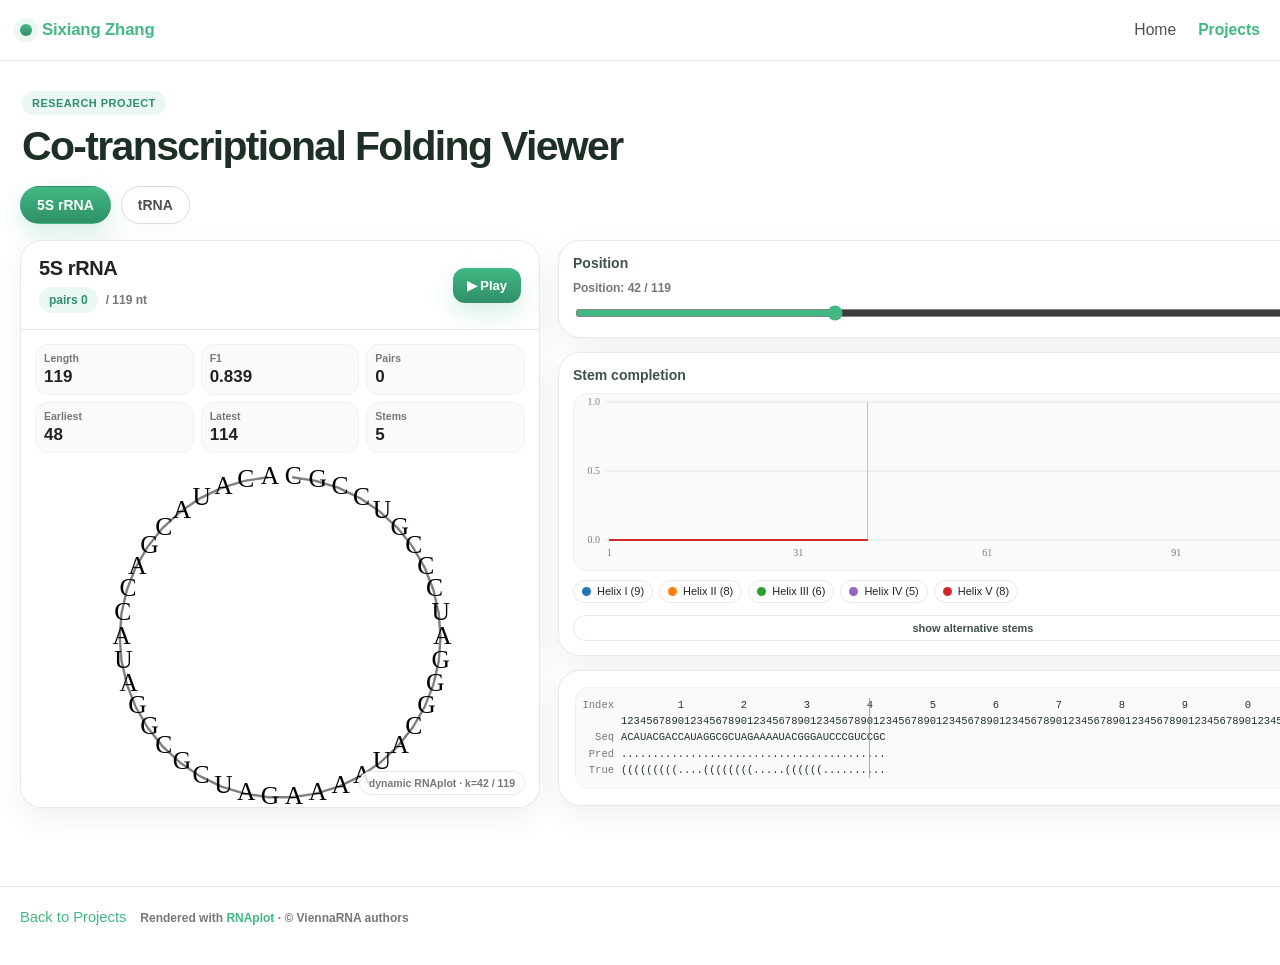
==== commit e52a5331: "Add files via upload" ====
--- a/projects/project1/index.html
+++ b/projects/project1/index.html
@@ -1,868 +1,165 @@
 <!DOCTYPE html>
 <html lang="en">
 <head>
-<meta charset="utf-8">
-<meta name="viewport" content="width=device-width, initial-scale=1">
-<title>Co-transcriptional Folding Viewer</title>
+<meta charset="utf-8" />
+<meta name="viewport" content="width=device-width, initial-scale=1" />
+<title>Co-transcriptional Folding Viewer | Sixiang Zhang</title>
 <style>
-  @import url('https://fonts.googleapis.com/css2?family=Inter:wght@400;500;600;700;800&family=JetBrains+Mono:wght@400;500;600&display=swap');
-  :root {
-    --bg: #ffffff;
-    --bg-soft: #ffffff;
-    --surface: #ffffff;
-    --surface-2: #ffffff;
-    --line: #e4ebe3;
-    --line-strong: #d7e2d5;
-    --text: #203126;
-    --text-soft: #4d5e53;
-    --muted: #7a8a80;
-    --accent: #3aa57a;
-    --accent-2: #2f8f69;
-    --accent-soft: rgba(58, 165, 122, .10);
-    --shadow: 0 14px 36px rgba(27, 46, 34, .08);
-    --plot-w: 800px;
-  }
-  * { box-sizing: border-box; }
-  html, body { min-height: 100%; }
-  body {
-    margin: 0;
-    font-family: Inter, "PingFang SC", "Microsoft YaHei", sans-serif;
-    color: var(--text);
-    background: #ffffff;
-  }
-  a { color: inherit; text-decoration: none; }
-  .site-nav {
-    position: sticky;
-    top: 0;
-    z-index: 20;
-    background: #ffffff;
-    border-bottom: 1px solid #e8eee8;
-    backdrop-filter: blur(14px);
-  }
-  .site-nav-inner {
-    max-width: 1180px;
-    margin: 0 auto;
-    padding: 0 22px;
-    min-height: 78px;
-    display: flex;
-    align-items: center;
-    justify-content: space-between;
-    gap: 18px;
-  }
-  .brand {
-    display: flex;
-    align-items: center;
-    gap: 10px;
-    font-weight: 700;
-    color: var(--accent-2);
-  }
-  .brand-mark {
-    width: 12px;
-    height: 12px;
-    border-radius: 999px;
-    background: linear-gradient(180deg, var(--accent) 0%, var(--accent-2) 100%);
-    box-shadow: 0 0 0 6px rgba(58,165,122,.10);
-  }
-  .nav-links {
-    display: flex;
-    align-items: center;
-    gap: 28px;
-    flex-wrap: wrap;
-    color: var(--text-soft);
-    font-size: 15px;
-    font-weight: 500;
-  }
-  .nav-links a.active {
-    color: var(--accent);
-    font-weight: 700;
-  }
-  .wrap {
-    max-width: 1180px;
-    margin: 0 auto;
-    padding: 34px 22px 56px;
-  }
-  .hero {
-    display: block;
-    margin-bottom: 22px;
-  }
-  .hero-copy {
-    background: var(--surface);
-    border: 1px solid var(--line);
-    border-radius: 26px;
-    padding: 28px 30px;
-    box-shadow: var(--shadow);
-  }
-  .eyebrow {
-    display: inline-flex;
-    align-items: center;
-    gap: 8px;
-    padding: 7px 12px;
-    border-radius: 999px;
-    background: var(--accent-soft);
-    color: var(--accent-2);
-    font-size: 12px;
-    font-weight: 700;
-    letter-spacing: .04em;
-    text-transform: uppercase;
-  }
-  h1 {
-    margin: 16px 0 10px;
-    font-size: clamp(32px, 5vw, 52px);
-    line-height: 1.02;
-    letter-spacing: -.04em;
-    color: #1e2f25;
-  }
-  .hero-text {
-    max-width: 760px;
-    color: var(--text-soft);
-    font-size: 16px;
-    line-height: 1.75;
-  }
-  .tabs {
-    display: flex;
-    gap: 10px;
-    margin: 18px 0 20px;
-    flex-wrap: wrap;
-  }
-  .tab-btn {
-    border: 1px solid var(--line-strong);
-    background: #fff;
-    color: var(--text-soft);
-    padding: 10px 16px;
-    border-radius: 999px;
-    cursor: pointer;
-    font-size: 14px;
-    font-weight: 600;
-    transition: all .18s ease;
-    box-shadow: 0 3px 8px rgba(31,49,38,.025);
-  }
-  .tab-btn:hover {
-    border-color: rgba(58,165,122,.32);
-    color: var(--accent-2);
-    transform: translateY(-1px);
-  }
-  .tab-btn.active {
-    color: #fff;
-    background: linear-gradient(180deg, var(--accent) 0%, var(--accent-2) 100%);
-    border-color: transparent;
-    box-shadow: 0 10px 24px rgba(58,165,122,.22);
-  }
-  .metrics {
-    display: grid;
-    grid-template-columns: repeat(auto-fit, minmax(135px, 1fr));
-    gap: 12px;
-    margin-bottom: 16px;
-  }
-  .metric {
-    background: var(--surface);
-    border: 1px solid var(--line);
-    border-radius: 18px;
-    padding: 14px 15px;
-    box-shadow: 0 6px 16px rgba(31,49,38,.04);
-  }
-  .metric .label {
-    color: var(--muted);
-    font-size: 11px;
-    letter-spacing: .03em;
-    text-transform: uppercase;
-  }
-  .metric .value {
-    font-size: 24px;
-    margin-top: 7px;
-    font-weight: 700;
-    color: var(--text);
-  }
-  .card {
-    background: var(--surface);
-    border: 1px solid var(--line);
-    border-radius: 24px;
-    padding: 22px;
-    box-shadow: var(--shadow);
-    margin-bottom: 16px;
-  }
-  .section-title {
-    margin: 0 0 6px;
-    font-size: 24px;
-    line-height: 1.15;
-    letter-spacing: -.02em;
-  }
-  .section-sub {
-    color: var(--text-soft);
-    margin-bottom: 14px;
-    line-height: 1.6;
-    font-size: 14px;
-    max-width: 820px;
-  }
-  .controls {
-    display: flex;
-    gap: 12px;
-    align-items: center;
-    flex-wrap: wrap;
-    margin-bottom: 14px;
-  }
-  .play-btn {
-    background: linear-gradient(180deg, var(--accent) 0%, var(--accent-2) 100%);
-    color: #fff;
-    border: none;
-    border-radius: 12px;
-    padding: 10px 16px;
-    cursor: pointer;
-    font-size: 14px;
-    font-weight: 700;
-    min-width: 82px;
-    transition: transform .16s ease, box-shadow .16s ease;
-    box-shadow: 0 10px 22px rgba(58,165,122,.22);
-  }
-  .play-btn:hover { transform: translateY(-1px); }
-  .kbox {
-    min-width: 112px;
-    padding: 9px 11px;
-    border-radius: 12px;
-    background: var(--surface-2);
-    border: 1px solid var(--line);
-    text-align: center;
-    font-variant-numeric: tabular-nums;
-    font-family: 'JetBrains Mono', monospace;
-    font-size: 12.5px;
-    color: var(--text-soft);
-  }
-  .playback-shell,
-  .chart-shell,
-  .seq-shell {
-    background: linear-gradient(180deg, #fbfcfb 0%, #f7faf7 100%);
-    border: 1px solid var(--line);
-    border-radius: 20px;
-    box-shadow: inset 0 1px 0 rgba(255,255,255,.85);
-  }
-  .playback-shell { margin-bottom: 12px; padding: 12px 0; }
-  .chart-shell, .seq-shell { overflow: hidden; }
-  .playback-scroll,
-  .chart-scroll,
-  .seq-scroll {
-    overflow-x: auto;
-    overflow-y: hidden;
-    scrollbar-width: thin;
-    scrollbar-color: rgba(58,165,122,.30) transparent;
-  }
-  .playback-scroll::-webkit-scrollbar,
-  .chart-scroll::-webkit-scrollbar,
-  .seq-scroll::-webkit-scrollbar { height: 8px; }
-  .playback-scroll::-webkit-scrollbar-thumb,
-  .chart-scroll::-webkit-scrollbar-thumb,
-  .seq-scroll::-webkit-scrollbar-thumb {
-    background: rgba(58,165,122,.26);
-    border-radius: 999px;
-  }
-  .playback-scroll { padding-bottom: 2px; }
-  .chart-scroll { padding: 14px 0 6px; }
-  .seq-scroll { position: relative; padding: 16px 0; }
-  .playback-inner,
-  .chart-inner,
-  .seq-inner {
-    position: relative;
-    margin: 0 auto;
-  }
-  .slider-lane {
-    box-sizing: border-box;
-    padding-left: 72px;
-    padding-right: 20px;
-  }
-  .slider-lane input[type=range] {
-    display: block;
-    width: 100%;
-    margin: 0;
-    accent-color: var(--accent);
-  }
-  #chart { display: block; height: 310px; }
-  .seq-cursor {
-    position: absolute;
-    top: 16px;
-    bottom: 16px;
-    width: 2px;
-    background: linear-gradient(180deg, rgba(58,165,122,.75), rgba(58,165,122,.20));
-    box-shadow: 0 0 0 1px rgba(58,165,122,.05);
-    pointer-events: none;
-  }
-  .legend {
-    display: flex;
-    flex-wrap: wrap;
-    gap: 8px;
-    padding: 10px 14px 14px;
-    border-top: 1px solid rgba(32,49,38,.06);
-  }
-  .legend-item {
-    display: inline-flex;
-    align-items: center;
-    gap: 7px;
-    color: var(--text-soft);
-    font-size: 12px;
-    cursor: pointer;
-    user-select: none;
-    padding: 7px 11px;
-    border-radius: 999px;
-    background: #fff;
-    border: 1px solid var(--line);
-    transition: all .16s ease;
-  }
-  .legend-item:hover {
-    border-color: rgba(58,165,122,.22);
-    transform: translateY(-1px);
-  }
-  .legend-item.hidden {
-    opacity: .42;
-    text-decoration: line-through;
-  }
-  .legend-swatch {
-    width: 16px;
-    height: 3px;
-    border-radius: 99px;
-    flex: 0 0 auto;
-  }
-  .legend-swatch.dashed {
-    background: repeating-linear-gradient(90deg, currentColor 0 4px, transparent 4px 8px);
-    height: 2px;
-  }
-  .seq-grid {
-    display: grid;
-    grid-template-columns: 72px var(--plot-w);
-    row-gap: 3px;
-    align-items: start;
-    width: calc(72px + var(--plot-w));
-    padding-right: 20px;
-  }
-  .seq-label {
-    color: var(--accent-2);
-    font-family: 'JetBrains Mono', monospace;
-    font-size: 12px;
-    line-height: 1.56;
-    text-align: right;
-    padding-right: 10px;
-    white-space: pre;
-    user-select: none;
-    opacity: .96;
-  }
-  .seq-line {
-    width: var(--plot-w);
-    min-width: var(--plot-w);
-    overflow: visible;
-    font-family: 'JetBrains Mono', monospace;
-    font-size: 12px;
-    line-height: 1.56;
-    white-space: pre;
-    color: #31453a;
-    letter-spacing: 0;
-  }
-  .detail-table-wrap {
-    overflow: auto;
-    border: 1px solid var(--line);
-    border-radius: 16px;
-    background: #fbfcfa;
-  }
-  table {
-    width: 100%;
-    border-collapse: collapse;
-    font-size: 12px;
-  }
-  th, td {
-    padding: 10px 10px;
-    border-bottom: 1px solid rgba(32,49,38,.07);
-    text-align: left;
-    white-space: nowrap;
-  }
-  th {
-    color: var(--muted);
-    font-weight: 700;
-    font-size: 11px;
-    letter-spacing: .03em;
-    text-transform: uppercase;
-    background: #f7faf7;
-  }
-  tr:last-child td { border-bottom: none; }
-  .detail-note {
-    color: var(--text-soft);
-    margin-top: 12px;
-    line-height: 1.65;
-    font-size: 13px;
-  }
-  @media (max-width: 900px) {
-    .site-nav-inner { padding: 0 16px; min-height: 70px; }
-    .nav-links { gap: 16px; font-size: 14px; }
-    .wrap { padding: 22px 16px 40px; }
-    .card { padding: 18px; }
-  }
-  @media (max-width: 680px) {
-    h1 { font-size: 32px; }
-    .hero-copy { padding: 20px; }
-    .section-title { font-size: 22px; }
-  }
+:root{
+  --bg:#ffffff;
+  --panel:#ffffff;
+  --panel-soft:#fafafa;
+  --border:#e8e8e8;
+  --border-strong:#dcdcdc;
+  --text:#222222;
+  --text-soft:#4f4f4f;
+  --muted:#777777;
+  --accent:#42b883;
+  --accent-2:#2f8f69;
+  --accent-soft:rgba(66,184,131,.10);
+  --shadow:0 10px 30px rgba(0,0,0,.06);
+  --max-width:1400px;
+  --plot-w:560px;
+}
+*{box-sizing:border-box}
+html{scroll-behavior:smooth}
+html,body{min-height:100%}
+body{margin:0;background:var(--bg);color:var(--text);font-family:Inter,-apple-system,BlinkMacSystemFont,"Segoe UI",Arial,sans-serif}
+a{color:var(--accent);text-decoration:none}a:hover{text-decoration:none}
+.site-nav{position:sticky;top:0;z-index:20;background:rgba(255,255,255,.96);border-bottom:1px solid var(--border);backdrop-filter:blur(10px)}
+.site-nav-inner{width:min(var(--max-width),calc(100% - 40px));margin:0 auto;display:flex;justify-content:space-between;align-items:center;gap:18px;padding:20px 0}
+.site-name{color:var(--accent);font-weight:700;font-size:1.05rem;letter-spacing:-.01em;display:flex;align-items:center;gap:10px}.site-dot{width:12px;height:12px;border-radius:999px;background:linear-gradient(180deg,var(--accent) 0%,var(--accent-2) 100%);box-shadow:0 0 0 6px rgba(66,184,131,.10)}
+.nav{display:flex;gap:22px;flex-wrap:wrap;font-size:.98rem}.nav a{color:var(--text-soft)}.nav a.active{color:var(--accent);font-weight:600}
+.page{padding:24px 0 44px}.container{width:min(var(--max-width),calc(100% - 40px));margin:0 auto}.stack{display:grid;gap:16px}.card{background:var(--panel);border:1px solid var(--border);border-radius:22px;box-shadow:var(--shadow)}
+.project-head{display:flex;align-items:flex-end;justify-content:space-between;gap:28px;padding:6px 2px 2px}.project-copy{max-width:760px}.eyebrow{display:inline-flex;align-items:center;gap:8px;padding:6px 10px;border-radius:999px;background:var(--accent-soft);color:var(--accent-2);font-size:11px;font-weight:800;letter-spacing:.04em;text-transform:uppercase}.project-head h1{margin:10px 0 0;font-size:clamp(28px,3.2vw,42px);line-height:1.05;letter-spacing:-.04em;color:#1e2f25}.hero-text{max-width:560px;color:var(--text-soft);font-size:14px;line-height:1.6;margin:0}.tabs{display:flex;gap:10px;flex-wrap:wrap}.tab-btn{border:1px solid var(--border-strong);background:#fff;color:var(--text-soft);padding:10px 16px;border-radius:999px;cursor:pointer;font-size:14px;font-weight:600;transition:all .18s ease;box-shadow:0 3px 8px rgba(31,49,38,.025)}.tab-btn:hover{border-color:rgba(66,184,131,.32);color:var(--accent-2);transform:translateY(-1px)}.tab-btn.active{color:#fff;background:linear-gradient(180deg,var(--accent) 0%,var(--accent-2) 100%);border-color:transparent;box-shadow:0 10px 24px rgba(66,184,131,.22)}
+.layout{display:grid;grid-template-columns:minmax(430px,520px) minmax(0,1fr);gap:18px;align-items:start}.structure-card{display:flex;flex-direction:column;overflow:hidden}.structure-head{display:flex;align-items:center;justify-content:space-between;gap:12px;padding:16px 18px;border-bottom:1px solid var(--border)}.structure-head h2{margin:0;font-size:20px;font-weight:800;letter-spacing:-.02em}.subline{display:flex;align-items:center;gap:8px;flex-wrap:wrap;margin-top:7px}.pill{display:inline-flex;align-items:center;border-radius:999px;background:var(--accent-soft);color:var(--accent-2);padding:6px 10px;font-size:12px;font-weight:800}.small{font-size:12px;color:var(--muted);font-weight:700}.play{border:0;background:linear-gradient(180deg,var(--accent) 0%,var(--accent-2) 100%);color:#fff;border-radius:12px;padding:10px 14px;font-size:13px;font-weight:800;cursor:pointer;box-shadow:0 10px 24px rgba(66,184,131,.22)}.play:hover{filter:brightness(.98)}
+.viewer{position:relative;display:flex;align-items:center;justify-content:center;padding:10px 12px 14px;background:#fff;overflow:hidden;min-height:300px;max-height:340px}.viewer svg{display:block;width:min(82%,350px);max-width:350px;height:auto;max-height:305px}.viewer svg.rna-layout{overflow:visible}.viewer-hint{position:absolute;right:14px;bottom:12px;border:1px solid var(--border);background:rgba(255,255,255,.88);border-radius:999px;padding:5px 9px;font-size:10.5px;font-weight:800;color:var(--muted);pointer-events:none}
+.side{display:grid;grid-template-rows:auto auto minmax(0,1fr);gap:14px;min-height:0;min-width:0}.panel{padding:14px}.panel-title{margin:0 0 10px;font-size:14px;font-weight:800;color:#405247}.progress-line{display:flex;align-items:center;justify-content:space-between;gap:8px;font-size:12px;font-weight:700;color:var(--muted);margin-bottom:8px}.progress-row{display:flex;align-items:center;gap:10px}.progress-row input{flex:1;min-width:0;accent-color:var(--accent)}.percent{font-size:12px;color:var(--muted);font-weight:800;width:44px;text-align:right}.metrics{display:grid;grid-template-columns:repeat(3,minmax(0,1fr));gap:7px}.metric{border:1px solid #edf3ed;border-radius:13px;padding:7px 8px;background:var(--panel-soft)}.metric span{display:block;font-size:10.5px;color:var(--muted);font-weight:700}.metric b{display:block;font-size:17px;margin-top:3px;color:var(--text)}
+.chart-panel{display:flex;flex-direction:column;min-height:0}.chart-box{height:178px;overflow:auto;border:1px solid #edf3ed;border-radius:14px;background:var(--panel-soft)}.chart-inner{width:calc(38px + var(--plot-w) + 10px)}#chart{display:block;width:100%;height:176px}.legend{display:flex;flex-wrap:nowrap;gap:6px;margin-top:9px;overflow:auto;white-space:nowrap;padding-bottom:4px}.legend-item{display:inline-flex;align-items:center;gap:6px;border:1px solid var(--border);border-radius:999px;padding:5px 8px;font-size:11px;background:#fff;cursor:pointer;line-height:1}.legend-item.hidden{opacity:.38;text-decoration:line-through}.sw{width:9px;height:9px;border-radius:99px;display:inline-block;flex:0 0 auto}.sw.alt{height:2px;border-radius:0;background:transparent!important;border-top:2px dashed currentColor}.alt-toggle{border:1px solid var(--border);background:#fff;border-radius:999px;padding:6px 10px;font-size:11px;font-weight:800;color:#405247;cursor:pointer;margin-top:8px}.alt-toggle.active{background:var(--accent-soft);border-color:rgba(66,184,131,.34);color:var(--accent-2)}
+.seq-card{padding:16px 0 16px 16px;display:flex;flex-direction:column;min-height:0}.seq-toolbar{display:flex;align-items:center;justify-content:space-between;padding-right:16px;margin-bottom:8px}.seq-title{font-size:14px;font-weight:800;color:#405247}.seq-wrap{overflow:auto;border:1px solid #edf3ed;border-radius:14px;background:var(--panel-soft);flex:1;min-height:0}.seq-inner{position:relative;width:calc(45px + var(--plot-w) + 12px);padding:10px 0}.seq-grid{display:grid;grid-template-columns:45px var(--plot-w);width:calc(45px + var(--plot-w));row-gap:1px;padding-right:12px}.seq-label{text-align:right;padding-right:7px;font:10.5px/1.45 "JetBrains Mono",Menlo,monospace;color:var(--muted);user-select:none}.seq-line{font:10.5px/1.45 "JetBrains Mono",Menlo,monospace;white-space:pre;overflow:visible;color:#22342a}.seq-cursor{position:absolute;top:10px;bottom:10px;width:1px;background:rgba(66,184,131,.72);pointer-events:none}.note{font-size:11px;color:var(--muted);line-height:1.35;margin:7px 10px 0 0}
+.credit{padding:22px 24px;color:var(--text-soft);font-size:13px;line-height:1.7}.credit h2{margin:0 0 8px;font-size:18px;color:var(--text);letter-spacing:-.02em}.credit p{margin:0}.footer{border-top:1px solid var(--border);padding:22px 0 40px;color:var(--muted);font-size:.92rem;margin-top:34px}
+@media(max-width:1050px){.project-head{display:block}.hero-text{margin-top:12px;max-width:100%}.layout{grid-template-columns:1fr}.structure-card,.side{min-height:unset}.viewer{min-height:360px;max-height:430px}.viewer svg{width:min(88%,460px);max-width:460px;max-height:390px}.side{grid-template-rows:auto auto auto}.seq-card{min-height:280px}}
+@media(max-width:640px){.container,.site-nav-inner{width:min(var(--max-width),calc(100% - 24px))}.site-nav-inner{flex-direction:column;align-items:flex-start;padding:16px 0}.page{padding:22px 0 36px}.panel,.credit{padding:18px}.card{border-radius:18px}.structure-head{padding:15px}.metrics{grid-template-columns:repeat(2,minmax(0,1fr))}}
 </style>
 </head>
 <body>
-<nav class="site-nav">
+<header class="site-nav">
   <div class="site-nav-inner">
-    <a class="brand" href="../../index.html"><span class="brand-mark"></span><span>Sixiang Zhang</span></a>
-    <div class="nav-links">
+    <a class="site-name" href="../../index.html"><span class="site-dot"></span><span>Sixiang Zhang</span></a>
+    <nav class="nav">
       <a href="../../index.html">Home</a>
-      <a href="../index.html" class="active">Projects</a>
+      <a class="active" href="../index.html">Projects</a>
+    </nav>
+  </div>
+</header>
+<main class="page">
+  <div class="container stack">
+    <section class="project-head">
+      <div class="project-copy">
+        <div class="eyebrow">Research project</div>
+        <h1>Co-transcriptional Folding Viewer</h1>
+      </div>
+    </section>
+    <div class="tabs"><button class="tab-btn active" data-key="5s">5S rRNA</button><button class="tab-btn" data-key="trna">tRNA</button></div>
+    <div class="layout">
+      <section class="card structure-card">
+        <div class="structure-head">
+          <div>
+            <h2 id="rnaName"></h2>
+            <div class="subline"><span class="pill" id="pairPill"></span><span class="small" id="ntText"></span></div>
+          </div>
+          <button class="play" id="play" type="button">▶ Play</button>
+        </div>
+        <div class="panel"><div class="metrics" id="metrics"></div></div>
+        <div class="viewer" id="viewer"><span class="viewer-hint" id="viewerHint">dynamic RNAplot · k=1</span></div>
+      </section>
+      <aside class="side">
+        <div class="card panel">
+          <p class="panel-title">Position</p>
+          <div class="progress-line"><span id="posText">1 / 1</span><span id="pctText">0%</span></div>
+          <div class="progress-row"><input id="slider" type="range" min="1" max="10" value="1"><span class="percent" id="kBadge">k=1</span></div>
+        </div>
+        <div class="card panel chart-panel">
+          <p class="panel-title">Stem completion</p>
+          <div class="chart-box" id="chartScroll"><div class="chart-inner"><canvas id="chart"></canvas></div></div>
+          <div class="legend" id="legend"></div>
+          <button class="alt-toggle" id="altToggle" type="button">show alternative stems</button>
+        </div>
+        <div class="card seq-card">
+          <div class="seq-wrap" id="seqScroll"><div class="seq-inner"><div class="seq-cursor" id="seqCursor"></div><div class="seq-grid"><div class="seq-label">Index</div><div class="seq-line" id="ruler1"></div><div class="seq-label"></div><div class="seq-line" id="ruler2"></div><div class="seq-label">Seq</div><div class="seq-line" id="seqLine"></div><div class="seq-label">Pred</div><div class="seq-line" id="pairLine"></div><div class="seq-label">True</div><div class="seq-line" id="trueLine"></div></div></div></div>
+        </div>
+      </aside>
     </div>
   </div>
-</nav>
-<div class="wrap">
-  <div class="hero">
-    <div class="hero-copy">
-      <div class="eyebrow">Research project</div>
-      <h1>Co-transcriptional Folding Viewer</h1>
-      <div class="hero-text">
-        This page shows co-transcriptional folding playback for two RNA examples.
-      </div>
-    </div>
-  </div>
-
-  <div class="tabs">
-    <button class="tab-btn active" data-rna="5s">5S rRNA</button>
-    <button class="tab-btn" data-rna="trna">tRNA</button>
-  </div>
-
-  <div class="metrics" id="metrics"></div>
-
-  <div class="card">
-    <h2 class="section-title">Playback</h2>
-    <div class="section-sub">Move through the transcription prefixes and keep the chart and sequence view aligned.</div>
-    <div class="controls">
-      <button id="playBtn" class="play-btn" type="button">Play</button>
-      <div class="kbox" id="kText">k = 1</div>
-    </div>
-
-    <div class="playback-shell">
-      <div class="playback-scroll" id="playbackScroll">
-        <div class="playback-inner" id="playbackInner">
-          <div class="slider-lane">
-            <input id="slider" type="range" min="1" max="10" value="1">
-          </div>
-        </div>
-      </div>
-    </div>
-
-    <div class="chart-shell">
-      <div class="chart-scroll" id="chartScroll">
-        <div class="chart-inner" id="chartInner">
-          <canvas id="chart"></canvas>
-        </div>
-      </div>
-      <div class="legend" id="legend"></div>
-    </div>
-
-    <div style="height:10px"></div>
-
-    <div class="seq-shell">
-      <div class="seq-scroll" id="seqScroll">
-        <div class="seq-inner" id="seqInner">
-          <div class="seq-cursor" id="seqCursor"></div>
-          <div class="seq-grid">
-            <div class="seq-label">Ruler</div><div class="seq-line" id="lineRuler1"></div>
-            <div class="seq-label"></div><div class="seq-line" id="lineRuler2"></div>
-            <div class="seq-label">Seq</div><div class="seq-line" id="lineSeq"></div>
-            <div class="seq-label">Pair</div><div class="seq-line" id="linePair"></div>
-            <div class="seq-label">True</div><div class="seq-line" id="lineTrue"></div>
-          </div>
-        </div>
-      </div>
-    </div>
-  </div>
-
-</div>
-
+</main>
+<footer class="footer"><div class="container"><a href="../index.html">Back to Projects</a><span class="small" style="margin-left:14px">Rendered with <a href="https://www.tbi.univie.ac.at/RNA/ViennaRNA/refman/man/RNAplot.html">RNAplot</a> · © ViennaRNA authors</span></div></footer>
 <script>
-const DATA = {"5s": {"name": "5S rRNA", "seq": "ACAUACGACCAUAGGCGCUAGAAAAUACGGGAUCCCGUCCGCUCUCCCAUAGUCAAGCUGGCGACCGGCUGAUUAGUAGUUGGGUCGGUGACGACCAGCGAAUACCGGCUGUUGUAUGU", "true_dot": "(((((((((....((((((((.....((((((............))))...))....)))))).)).((((.(.....(((((.(((....))))))))....).)))).)))))))))", "pred_dot": "(((((((((....((((((((.....((((((............))))...))....)))))).)).((((.......(((((.(((....))))))))......)))).)))))))))", "states": ["", "K", "KK", "KKK", "KKKK", "KKKKK", "KKKKKK", "KKKKKKL", "KKKLKKKK", "KKKKKKKKK", "KKKKKKKKKK", "KKKKKKKKKKK", "KKKKKKKKKKKK", "KKKKKKKKKKKKK", "KKKKKKKKKKKLKK", "KKKKKKKKKKKLKKK", "KKKKKKKKKKKKKKKK", "KKKKKKKKKKKKKKKKK", "KKKKKKKKKKKKKKKKKK", "KKKKKKKKKKKKKKKKKKK", "KKKKLLLKKKKKKKKKKKKK", "KKKKLLLLKKKKKKPQRKKKK", "KKKLLLLLKKKKKKPQRRRKKK", "KKKLLLLLKKKKKKPQRKKKKKK", "KKKLLLLLLKKKKKKKPQRRRRKK", "KKKLLLLLLKKKKKKKPQRRRRKKK", "KKKLLLLLLKKKKKKKPQRRKKKKKK", "KKKLLLLLLKKKKKKKPQRRKKKKKKK", "KKKLLLLLLKKKKKKKPQRRKKKKKKKK", "KKKKKLLLLKKKKKKKKKKKKKKKKKKPQ", "KKKKKLLLLKKKKKKKLKKKKKKKKKKKPP", "KKKKKKKKLKKKKKKLLKLKKKKKKKKKKKK", "KKKKKKKKLKKKKKKLLKLKKKKKKKKKKKKK", "KKKKKLLLLKKKKKKKLKKKKKKKKKKKKKKKK", "KKKKKLLKKKKKKKKKKKKKKKKKKKKKKKKKKK", "KKKKKLLLLKKKKKKKKKKKKKKKKKKKKKKKPQR", "KKKKKLLLKKKKKKKKLKKKKKKKKKKKKKKKPQRK", "KKKKKLLLKKKKKKKKKKKKKKKKKKKKKKKKPQRKK", "KKKKKLLLKKKKKKKKKKKKKKKKKKKKKKKKPQRKKK", "KKKKKLLLKKKKKKKKKKKKKKKKKKKKKKKKPQRKKKK", "KKKKKLLLKKKKKKKKKKKKKKKKKKKKKKKKPQRKKKKK", "KKKKKLLLKKKKKKKKKKKKKKKKKKKKKLLKKKKKKKKPQ", "KKKLLLLLKKKKKKKKKKKKKKKKKKKKLLLKKKKKKKKPQR", "KKKLLLLLKKKKKKKKKKKKKKKKKKLLLLLKKKKKKPQRRRK", "KKKLLLLLKKKKKKKKKKKKKKKKKKLLLLLKKKKKKKPQRKKK", "KKKLLLLLKKKKKKKKKKKKKKKKKKLLLLLKKKKKKKPQRKKKK", "KKKLLLLLKKKKKKKKKKKKKKKKKKLLLLLKKKKKKKPQRKKKKK", "KKKLLLLLKKKKKKKKKKKKKKKKKKLLLLLKKKKKKKPQRKKKKKK", "KKKLLLKKKKKKKKKKKKKKKKKKKKLLLLLKKKKKKKPQRKKKKKKK", "KKKLLLKKKKKKKKKKKKKKKKKKKKLLLLLKKKKKKKKKKKKKKKKKK", "KKKLLLKKKKKLKKKKKKKKKKKKKKLLLLLKKKKKKKKKKKKKKKKKKK", "KKKLLLKKKKKLKKKKKKKKKKKKKKLLLLLKKKKKKKKKKKKKKKKKKKK", "KKKLLLKKKKKLKKKKKKKKKKKKKKKKLLLKKKKKKKPQRKKKKKKKKKKK", "KKKLLLKKKKKLKKKKKKKKKKKKKKKKKLLKKKKKKKKKKKKKKKKKKKKKK", "KKKLLLKKKKKLKKKKKKKKKKKKKKKKLLLKKKKKKKPQRKKKKKKKKKKKKK", "KKKLLLKKKKKLKKKKKKKKKKKKKKKKLLLKKKKKKKPQRKKKKKKKKKKKKKK", "KKKLLLKKKKKKKKKKKKKKKKKKKKKKKLLKKKKKKKKKKKKKKKKKKKKKKKKK", "KKKLLLKKKKKKKKKKKKKKKKKKKKKKKLLKKKKKKKKKKKKKKKKKKKKKKKKKK", "KKKLLLKKKKKKKKKKKKKKKKKKKKKKKLLKKKKKKKKKKKKKKKKKKKKKKKKKKK", "KKKLLLKKKKKLKKKKKKKKKKKKKKKKKLLKKKKKKKKKKKKKKKKKKKKKKKKKKKK", "KKKLLLKKKKKLKKKKKKKKKKKKKKKKKKLKKKKKKKKKKKKKKKKKKKKKKKKKKKKK", "KKKLLLKKKKKLKKKKKKKKKKKKKKKKKKKKKKKKKKKKKKKKKKKKKKKKKKKKKKKKK", "KKKLLLKKKKKLKKKKKKKKKKKKKKKKKKLKKKKKKKKKKKKKKKKKKKKKKKKKKKKKKK", "KLLLLLKKKKKLKKKKKKKKKKKKKKKKKKKKKKKKKKKKKKKKKKKKKKKKKKKKKKKKKKK", "KLLLLLKKKKKLKKKKKKKKKKKKKKKKKKKKKKKKKKKKKKKKKKKKKKKKKKKKKKKKKKKK", "KLLLLLKKKKKLKKKKKKKKKKKKKKKKKKKKKKKKKKKKKKKKKKKKKKKKKKKKKKKKKKKKK", "KLLLLLKKKKKKKKKKKKKKKKKKKKKKKLLKKKKKKKKKKKKKKKLLKKKKKKKKKKKKKKKKKK", "KLLLLLKKLLKLKKKKKKKKKKKKKKKKLLLKKKKKKKPQRKKKKKLLKKKKKKKKKKKKKKKKKKK", "KLLLLLKKLLKLKKKKKKKKKKKKKKKKLLLKKKKKKKPQRKKKKKKLKKKKKKKKKKKKKKKKKKKK", "KLLLLLKKKKKLKKKKKKKKKKKKKKKKLLLKKKKKKKPQRKKKKKLLLLKKKKKKKKPQRKKKKKKKK", "LLLLLLKKLLKLKKKKKKKKKKKKKKKKLLLLKKKKKKPQRKKKKKKLLLKKKKKKKKKKKKKKKKKKKK", "LLLLLLKKLLKLKKKKKKKKKKKKKKKKLLLLKKKKKKPQRKKKKKKLLLKKKKKKKKKKKKKKKKKKKKK", "LLLLLLKKLLLLKKKKKKKKKPQLLKKKLLLLKKKKKKPQRKKKKKKLLLKKKKKKKKKKKKKKKKKKKKKK", "LLLLLLKKLLLLKKKKKKKKKPQLLKKKLLLLKKKKKKPQRKKKKKKLLLKKKKKKKKKKKKKKKKKKKKKKK", "LLLLLLLLLLLLKKKKKKKKKPQLLKKKLLLLKKKKKKPQLKKKKKKLLLKKKKKKKKKKKKKKKKKKKKKKKK", "LLLLLLLLLLLLKKKKKKKKKPQLLKKKLLLLKKKKKKKKKKKKKKKLLLKKKKKKKKKKKKKKKKKKKKKKKKK", "LLLLLLLLLLLLKKKKKKKKKPQLKKKKLLLLKKKKKKKKPQRKKKKLKKKKKKKKKKKKKKKKKKPQLKKKKKKK", "LLLLLLLLLLLLKKKKKKKKKKKKKKKKLLLLKKKKKKKKKKKKPQRLKKKKKKKKKKKKKKKKKKPQRKKKKKKKK", "LLLLLLLLLLLLKKKKKKKKKKKKKKKKLLLLKKKKKKKKKKKKPQRLKKKKKKKKKKKKKKKKKKKKKKKKKKKKKK", "LLLLLLLLLLLLKKKKKKKKKKKKKKLLLLLLKKKKKKKKKKKKPQRRKKKKKKKKKKKKKKKKKKKKKKKKKKKKKKK", "LLLLLLLLLLLLKKKKKKKKKKKKKKLLLLLLKKKKKKKKKKKKPQRRKKKLKKKKKKKKKKKKPPQRKKKKKKKKKKKK", "LLLLLLLLLLLLKKKKKKKKKKKKKKLLLLLLKKKKKKKKKKKKPQRRKKKKKKKKKKKKKKKKKKKKKKKKKKKKKKKKK", "LLLLLLLLLLLLKKKKKKKKKKKKKKLLLLLLKKKKKKKKKKKKPQRRKKKKKKKKKKKKKKKKKKKKKKKKKKKKKKPQRK", "LLLLLLLLLLLLKKKKKKKKKKKKKKLLLLLLKKKKKKKKKKKKPQRRKKKKKKKKKKKKKKKKKKKKKKKKKKKKKKPQRKK", "LLLLLLLLLLLLKKKKKKKKKKKKKKLLLLLLKKKKKKKKKKKKPQRRKKKKKKKKKKKKKKKKKKKKKKKKKKKKKKPQRRKK", "LLLLLLLLLLLLKLKKKKKKKKKKKKLLLLLLKKKKKKKKKKKKPQRRKKKKKKKKKKKKKKKKKKKKKKKKKKKKKKPQRRKKK", "LLLLLLLLLLLLKLKKKKKKKKKKKKLLLLLLKKKKKKKKKKKKPQRRKKKLLKKKLLLKKKKKKKPQRKKKKKKKKKPQRRKKKK", "LLLLLLLLLLLLKLKKKKKKKKKKKKLLLLLLKKKKKKKKKKKKPQRRKKKPLKKKLLLKKKKKKKPQRKKKKKKKKKPQRRPQRKK", "LLLLLLLLLLLLKLLLKKKKKKKKKKLLLLLLKKKKKKKKKKKKPQRRKKKPLKKKLLLKKKKKKKPQRKKKKKKPQPQPQRRKKKKK", "LLLLLLLLLLLLKLLLKKKKKKKKKKLLLLLLKKKKKKKKKKKKPQRRKKKPLKKKLLLKKKKKKKPQRKKKKKKPQPQPQRRKKKKKK", "LLLLLLLLLLLLKLLLLLKKKKKKKKLLLLLLKKKKKKKKKKKKPQRRKKKPLKKKLLLKKKKKKKPQRKKKKKKPQPQRKKKKKKKKKK", "LLLLLLLLLKKLKLLLLLLKKKKKKKLLLLLLKKKKKKKKKKKKPQRRKKKPLKKKLLLLKKKKKPQRRKKKKKKKKKPQRKKKKKKKKKK", "KLLLLLLLLKKLKLLLLLLKKKKKKKLLLLLLKKKKKKKKKKKKPQRRKKKPLKKKLLLLKKKKKPQRRKKKKKKKKKPQRKKKKKKKKKKK", "KLLLLLLLLKKLKLLLLLLKKKKKKKLLLLLLKKKKKKKKKKKKPQRRKKKPLKKKLLLLKKKKKPQRRKKKKKKKKKPQRKKKKKKKKKKKK", "LLLLLLLLKKKKKLLLLLLKKKKKKKLLLLLLKKKKKKKKKKKKPQRRKKKPQLKKKKKKKKKKKKKKLLKKKKKKKKKKKKKKPQRKKKKKKK", "LLLLLLLLLKKKKLLLLLLKKKKKKKLLLLLLKKKKKKKKKKKKPQRRKKKPQLKKKKKKKKKKKKKKLLLKKKKKKKPQLKKKKKPQRRKKKKK", "LLLLLLLLLKKKKLLLLLLKKKKKKKLLLLLLKKKKKKKKKKKKPQRRKKKPQLKKKKKKKKKKKKKKLLLKKKKKKKPQLLKKKKPQRKKKKKKK", "LLLLLLLLKKKKKLLLLLLKKKKKKKLLLLLLKKKKKKKKKKKKPQRRKKKPQLKKKKKPQRRKPLKKLLLKLKKKKKPPLLKKKKPQRRKKKKKKK", "LLLLLLLLLKKKKLLLLLLLKKKKKKLLLLLLKKKKKKKKKKKKPQRRKKKPQLKKKKPQRRRKPLKKLLLKKKKKKKKKPQRKKKPQRRKKKKKKKK", "LLLLLLLLLKKKKLLLLLLLLKKKKKLLLLLLKKKKKKKKKKKKPQRRKKKPQLKKKPQRRRRKPLKKLLLLKKKKKKKPQRRKKKKKKKKKKKKKKKK", "LLLLLLLLLKKKKLLLLLLLLKKKKKLLLLLLKKKKKKKKKKKKPQRRKKKPQLKKKPQRRRRKPPLLLLLKLKKKKKPLKPQRKKKKKKKKKKKKKKKK", "LLLLLLLLLKKKKLLLLLLLLKKKKKLLLLLLKKKKKKKKKKKKPQRRKKKPQLKKKPQRRRRKPQLLLLLKLKKKKKPLKPQRKKKKKKKKKKKKKKKKK", "LLLLLLLLLKKKKLLLLLLLLKKKKKLLLLLLKKKKKKKKKKKKPQRRKKKPQLKKKPQRRRRKPQLLLLLKKKKKKKLLLLLKKKKKKKKKKKPQRRRKKK", "LLLLLLLLLKKKKLLLLLLLLKKKKKLLLLLLKKKKKKKKKKKKPQRRKKKPQLKKKPQRRRRKPQLLLLLKKKKKKKLLLLLKKKKKKKKKKKPQRRRKKKK", "LLLLLLLLLKKKKLLLLLLLLKKKKKLLLLLLKKKKKKKKKKKKPQRRKKKPQLKKKPQRRRRKPQLLLLLKKKKKKKLLLLLKKKKKKKKKKKPQRRRKKKKK", "LLKLLLLLLKKKKLLLLLLLLKKKKKLLLLLLKKKKKKKKKKKKPQRRKKKPQLKKKPQRRRRKPQLLLLLKLKKKKKLLLLLKLKKKKKKKKPPQRRRKKKKKK", "KLKLLLLLLKKKKLLLLLLLLKKKKKLLLLLLKKKKKKKKKKKKPQRRKKKPQLKKKPQRRRRKPQLLLLLKLKKKKKLLLLLKLKKKKKKKKPPQRRRKKKKKKP", "KLKLLLLLLKKKKLLLLLLLLKKKKKLLLLLLKKKKKKKKKKKKPQRRKKKPQLKKKPQRRRRKPQLLLLLKLKKKKKLLLLLKLLKKKKKKPQPQRRRKKKKKKPP", "KLKLLLLLLKKKKLLLLLLLLKKKKKLLLLLLKKKKKKKKKKKKPQRRKKKPQLKKKPQRRRRKPQLLLLLKLKKKKKLLLLLKLLKKKKKKPQPQRRRKKKKKKPQR", "KLKLLLLLLKKKKLLLLLLLLKKKKKLLLLLLKKKKKKKKKKKKPQRRKKKPQLKKKPQRRRRKPQLLLLLKLKKKKKLLLLLKLLLKKKKPQRPQRRRKKKKKKPQRR", "KLKLLLLLLKKKKLLLLLLLLKKKKKLLLLLLKKKKKKKKKKKKPQRRKKKPQLKKKPQRRRRKPQLLLLLKLKKKKKLLLLLKLLLKKKKPQRPQRRRKKKKKKPQRRK", "KLKLLLLLLKKKKLLLLLLLLKKKKKLLLLLLKKKKKKKKKKKKPQRRKKKPQLKKKPQRRRRKPQLLLLLKLKKKKKLLLLLKLLLKKKKPQRPQRRRKKKKKKPQRRKP", "LLLLLLLLLKKKKLLLLLLLLKKKKKLLLLLLKKKKKKKKKKKKPQRRKKKPQLKKKPQRRRRKPQLLLLLKLKKKKKLLLLLKLLLKKKKPQRPQRRRKKKKKKPQRRKPQ", "LLLLLLLLLKKKKLLLLLLLLKKKKKLLLLLLKKKKKKKKKKKKPQRRKKKPQLKKKPQRRRRKPQLLLLLKLKKKKKLLLLLKLLLKKKKPQRPQRRRKKKKKKPQRRKPQR", "LLLLLLLLLKKKKLLLLLLLLKKKKKLLLLLLKKKKKKKKKKKKPQRRKKKPQLKKKPQRRRRKPQLLLLLKLKKKKKLLLLLKLLLKKKKPQRPQRRRKKKKKKPQRRKPQRR", "LLLLLLLLLKKKKLLLLLLLLKKKKKLLLLLLKKKKKKKKKKKKPQRRKKKPQLKKKPQRRRRKPQLLLLLKLKKKKKLLLLLKLLLKKKKPQRPQRRRKKKKKKPQRRKPQRRR", "LLLLLLLLLKKKKLLLLLLLLKKKKKLLLLLLKKKKKKKKKKKKPQRRKKKPQLKKKPQRRRRKPQLLLLLKLKKKKKLLLLLKLLLKKKKPQRPQRRRKKKKKKPQRRKPQRRRR", "LLLLLLLLLKKKKLLLLLLLLKKKKKLLLLLLKKKKKKKKKKKKPQRRKKKPQLKKKPQRRRRKPQLLLLLKLKKKKKLLLLLKLLLKKKKPQRPQRRRKKKKKKPQRRKPQRRRRR", "LLLLLLLLLKKKKLLLLLLLLKKKKKLLLLLLKKKKKKKKKKKKPQRRKKKPQLKKKPQRRRRKPQLLLLLKLKKKKKLLLLLKLLLKKKKPQRPQRRRKKKKLKPQRRKPQRRRRRR", "LLLLLLLLLKKKKLLLLLLLLKKKKKLLLLLLKKKKKKKKKKKKPQRRKKKPQLKKKPQRRRRKPQLLLLLKLKKKKKLLLLLKLLLKKKKPQRPQRRRKKKKLKPQRRKPQRRRRRRR"], "dots": ["", ".", "..", "...", "....", ".....", "......", ".......", "........", ".........", "..........", "...........", "............", ".............", "..............", "...............", "................", ".................", "..................", "...................", "....................", ".....(((......)))....", "...(((((......)))))...", ".....(((......)))......", "...((((((.......))))))..", "...((((((.......))))))...", ".....((((.......))))......", ".....((((.......)))).......", ".....((((.......))))........", ".....((....................))", ".....((.....................))", "...............................", "................................", ".................................", "..................................", ".....(((........................)))", ".....(((........................))).", ".....(((........................)))..", ".....(((........................)))...", ".....(((........................)))....", ".....(((........................))).....", ".....((................................))", "....(((................................)))", "..........................(((((......))))).", "...........................(((........)))...", "...........................(((........)))....", "...........................(((........))).....", "...........................(((........)))......", "...........................(((........))).......", ".................................................", "..................................................", "...................................................", "............................(((.......)))...........", ".....................................................", "............................(((.......))).............", "............................(((.......)))..............", "........................................................", ".........................................................", "..........................................................", "...........................................................", "............................................................", ".............................................................", "..............................................................", "...............................................................", "................................................................", ".................................................................", "..................................................................", "............................(((.......)))..........................", "............................(((.......)))...........................", "............................(((.......))).....(((.........)))........", "............................(((.......))).............................", "............................(((.......)))..............................", "..........((.........)).....(((.......)))...............................", "..........((.........)).....(((.......)))................................", "..........((.........))......((.......))..................................", "..........((.........))....................................................", "....((....((.........)).....(((.........))).......................))........", "...(((.......................(((............)))...................)))........", ".............................(((............)))...............................", "............................((((............))))...............................", "....(((.....................((((............))))...(............))))............", "............................((((............)))).................................", "......(((...................((((............))))..............................))).", "......(((...................((((............))))..............................)))..", ".....((((...................((((............))))..............................))))..", ".....((((...................((((............))))..............................))))...", ".....((((...................((((............))))........(((.......))).........))))....", "(((..((((..................(((((............))))...)....(((.......))).........)))))))..", "....((((((((...............(((((............))))...)....(((.......)))......)))))))).....", "....((((((((...............(((((............))))...)....(((.......)))......))))))))......", ".......(((((...............(((((............))))...)....(((.......)))......)))))..........", "......(((..................(((((............))))...)....((((.....)))).........)))..........", "......(((..................(((((............))))...)....((((.....)))).........)))...........", "......(((..................(((((............))))...)....((((.....)))).........)))............", ".....(((..................((((((............))))...))...............................))).......", "...((((((.................((((((............))))...)).........................))......)))).....", "....(((((.................((((((............))))...)).........................))......))).......", "...(((((.....(.((((.......((((((............))))...))......)))).).......(.....))......)))).......", "...((((......(.(((((......((((((............))))...)).....))))).)...(((.........)))...))))........", ".............(.((((((.....((((((............))))...))....)))))).)...((((.......))))................", ".............((((((((.....((((((............))))...))....)))))).))..(((.(.....)..)))................", ".............((((((((.....((((((............))))...))....)))))).))..(((.(.....)..))).................", ".............((((((((.....((((((............))))...))....)))))).))............(((((...........)))))...", ".............((((((((.....((((((............))))...))....)))))).))............(((((...........)))))....", ".............((((((((.....((((((............))))...))....)))))).))............(((((...........))))).....", ".............((((((((.....((((((............))))...))....)))))).))............(((((.(........))))))......", "......(......((((((((.....((((((............))))...))....)))))).))............(((((.(........))))))......)", ".....((......((((((((.....((((((............))))...))....)))))).))............(((((.((......)))))))......))", ".............((((((((.....((((((............))))...))....)))))).))..(((.......(((((.((......)))))))......)))", ".............((((((((.....((((((............))))...))....)))))).)).((((.......(((((.(((....))))))))......))))", ".............((((((((.....((((((............))))...))....)))))).)).((((.......(((((.(((....))))))))......)))).", ".(...........((((((((.....((((((............))))...))....)))))).)).((((.......(((((.(((....))))))))......)))).)", "((...........((((((((.....((((((............))))...))....)))))).)).((((.......(((((.(((....))))))))......)))).))", "......(((....((((((((.....((((((............))))...))....)))))).)).((((.......(((((.(((....))))))))......)))).)))", ".....((((....((((((((.....((((((............))))...))....)))))).)).((((.......(((((.(((....))))))))......)))).))))", "....(((((....((((((((.....((((((............))))...))....)))))).)).((((.......(((((.(((....))))))))......)))).)))))", "...((((((....((((((((.....((((((............))))...))....)))))).)).((((.......(((((.(((....))))))))......)))).))))))", "..(((((((....((((((((.....((((((............))))...))....)))))).)).((((.......(((((.(((....))))))))......)))).)))))))", ".((((((((....((((((((.....((((((............))))...))....)))))).)).((((.......(((((.(((....))))))))......)))).))))))))", "(((((((((....((((((((.....((((((............))))...))....)))))).)).((((.......(((((.(((....))))))))......)))).)))))))))"], "L": 119, "f1": 0.9859, "earliest_done": 94, "latest_done": 113, "stems": [{"name": "Helix I", "bp": 9, "curve": [0.0, 0.0, 0.0, 0.0, 0.0, 0.0, 0.0, 0.0, 0.0, 0.0, 0.0, 0.0, 0.0, 0.0, 0.0, 0.0, 0.0, 0.0, 0.0, 0.0, 0.0, 0.0, 0.0, 0.0, 0.0, 0.0, 0.0, 0.0, 0.0, 0.0, 0.0, 0.0, 0.0, 0.0, 0.0, 0.0, 0.0, 0.0, 0.0, 0.0, 0.0, 0.0, 0.0, 0.0, 0.0, 0.0, 0.0, 0.0, 0.0, 0.0, 0.0, 0.0, 0.0, 0.0, 0.0, 0.0, 0.0, 0.0, 0.0, 0.0, 0.0, 0.0, 0.0, 0.0, 0.0, 0.0, 0.0, 0.0, 0.0, 0.0, 0.0, 0.0, 0.0, 0.0, 0.0, 0.0, 0.0, 0.0, 0.0, 0.0, 0.0, 0.0, 0.0, 0.0, 0.0, 0.0, 0.0, 0.0, 0.0, 0.0, 0.0, 0.0, 0.0, 0.0, 0.0, 0.0, 0.0, 0.0, 0.0, 0.0, 0.0, 0.0, 0.0, 0.0, 0.0, 0.0, 0.0, 0.0, 0.0, 0.0, 0.0, 0.2, 0.4, 0.6, 0.8, 1.0, 1.0, 1.0, 1.0, 1.0], "done_k": 113}, {"name": "Helix II", "bp": 8, "curve": [0.0, 0.0, 0.0, 0.0, 0.0, 0.0, 0.0, 0.0, 0.0, 0.0, 0.0, 0.0, 0.0, 0.0, 0.0, 0.0, 0.0, 0.0, 0.0, 0.0, 0.0, 0.0, 0.0, 0.0, 0.0, 0.0, 0.0, 0.0, 0.0, 0.0, 0.0, 0.0, 0.0, 0.0, 0.0, 0.0, 0.0, 0.0, 0.0, 0.0, 0.0, 0.0, 0.0, 0.0, 0.0, 0.0, 0.0, 0.0, 0.0, 0.0, 0.0, 0.0, 0.0, 0.0, 0.0, 0.0, 0.0, 0.0, 0.0, 0.0, 0.0, 0.0, 0.0, 0.0, 0.0, 0.0, 0.0, 0.0, 0.0, 0.0, 0.0, 0.0, 0.0, 0.0, 0.0, 0.0, 0.0, 0.0, 0.0, 0.0, 0.0, 0.0, 0.0, 0.0, 0.0, 0.0, 0.0, 0.0, 0.0, 0.0, 0.0, 0.0, 0.0, 0.0, 0.0, 0.1, 0.225, 0.375, 0.575, 0.775, 0.875, 0.95, 1.0, 1.0, 1.0, 1.0, 1.0, 1.0, 1.0, 1.0, 1.0, 1.0, 1.0, 1.0, 1.0, 1.0, 1.0, 1.0, 1.0, 1.0], "done_k": 100}, {"name": "Helix III", "bp": 6, "curve": [0.0, 0.0, 0.0, 0.0, 0.0, 0.0, 0.0, 0.0, 0.0, 0.0, 0.0, 0.0, 0.0, 0.0, 0.0, 0.0, 0.0, 0.0, 0.0, 0.0, 0.0, 0.0, 0.0, 0.0, 0.0, 0.0, 0.0, 0.0, 0.0, 0.0, 0.0, 0.0, 0.0, 0.0, 0.0, 0.0, 0.0, 0.0, 0.0, 0.0, 0.0, 0.0, 0.0, 0.0, 0.0, 0.0, 0.0, 0.0, 0.0, 0.0, 0.0, 0.0, 0.0, 0.0, 0.0, 0.0, 0.0, 0.0, 0.0, 0.0, 0.0, 0.0, 0.0, 0.0, 0.0, 0.0, 0.0, 0.0, 0.0, 0.0, 0.0, 0.0, 0.0, 0.0, 0.0, 0.1, 0.2, 0.3333, 0.4667, 0.6, 0.6333, 0.6667, 0.6667, 0.6667, 0.6667, 0.7, 0.7333, 0.7667, 0.8, 0.8333, 0.8333, 0.8333, 0.8667, 0.9, 0.9333, 0.9667, 1.0, 1.0, 1.0, 1.0, 1.0, 1.0, 1.0, 1.0, 1.0, 1.0, 1.0, 1.0, 1.0, 1.0, 1.0, 1.0, 1.0, 1.0, 1.0, 1.0, 1.0, 1.0, 1.0, 1.0], "done_k": 94}, {"name": "Helix IV", "bp": 5, "curve": [0.0, 0.0, 0.0, 0.0, 0.0, 0.0, 0.0, 0.0, 0.0, 0.0, 0.0, 0.0, 0.0, 0.0, 0.0, 0.0, 0.0, 0.0, 0.0, 0.0, 0.0, 0.0, 0.0, 0.0, 0.0, 0.0, 0.0, 0.0, 0.0, 0.0, 0.0, 0.0, 0.0, 0.0, 0.0, 0.0, 0.0, 0.0, 0.0, 0.0, 0.0, 0.0, 0.0, 0.0, 0.0, 0.0, 0.0, 0.0, 0.0, 0.0, 0.0, 0.0, 0.0, 0.0, 0.0, 0.0, 0.0, 0.0, 0.0, 0.0, 0.0, 0.0, 0.0, 0.0, 0.0, 0.0, 0.0, 0.0, 0.0, 0.0, 0.0, 0.0, 0.0, 0.0, 0.0, 0.0, 0.0, 0.0, 0.0, 0.0, 0.0, 0.0, 0.0, 0.0, 0.0, 0.0, 0.0, 0.0, 0.0, 0.0, 0.0, 0.0, 0.0, 0.0, 0.0, 0.0, 0.0, 0.0, 0.0, 0.0, 0.0, 0.0, 0.0, 0.0, 0.0, 0.0, 0.15, 0.31, 0.47, 0.63, 0.79, 0.8, 0.8, 0.8, 0.8, 0.8, 0.8, 0.8, 0.8, 0.8], "done_k": null}, {"name": "Helix V", "bp": 8, "curve": [0.0, 0.0, 0.0, 0.0, 0.0, 0.0, 0.0, 0.0, 0.0, 0.0, 0.0, 0.0, 0.0, 0.0, 0.0, 0.0, 0.0, 0.0, 0.0, 0.0, 0.0, 0.0, 0.0, 0.0, 0.0, 0.0, 0.0, 0.0, 0.0, 0.0, 0.0, 0.0, 0.0, 0.0, 0.0, 0.0, 0.0, 0.0, 0.0, 0.0, 0.0, 0.0, 0.0, 0.0, 0.0, 0.0, 0.0, 0.0, 0.0, 0.0, 0.0, 0.0, 0.0, 0.0, 0.0, 0.0, 0.0, 0.0, 0.0, 0.0, 0.0, 0.0, 0.0, 0.0, 0.0, 0.0, 0.0, 0.0, 0.0, 0.0, 0.0, 0.0, 0.0, 0.0, 0.0, 0.0, 0.0, 0.0, 0.0, 0.0, 0.0, 0.0, 0.0, 0.0, 0.0, 0.0, 0.0, 0.0, 0.0, 0.0, 0.0, 0.0, 0.0, 0.0, 0.0, 0.0, 0.0, 0.0, 0.0, 0.0, 0.125, 0.25, 0.375, 0.525, 0.675, 0.725, 0.775, 0.85, 0.9, 0.95, 0.975, 1.0, 1.0, 1.0, 1.0, 1.0, 1.0, 1.0, 1.0, 1.0], "done_k": 109}], "alt_stems": [{"name": "Alt 1", "bp": 5, "first_k": 21, "curve": [0.0, 0.0, 0.0, 0.0, 0.0, 0.0, 0.0, 0.0, 0.0, 0.0, 0.0, 0.0, 0.0, 0.0, 0.0, 0.0, 0.0, 0.0, 0.0, 0.15, 0.35, 0.5, 0.5, 0.5, 0.35, 0.15, 0.0, 0.0, 0.0, 0.0, 0.0, 0.0, 0.0, 0.0, 0.0, 0.0, 0.0, 0.0, 0.0, 0.0, 0.0, 0.0, 0.0, 0.0, 0.0, 0.0, 0.0, 0.0, 0.0, 0.0, 0.0, 0.0, 0.0, 0.0, 0.0, 0.0, 0.0, 0.0, 0.0, 0.0, 0.0, 0.0, 0.0, 0.0, 0.0, 0.0, 0.0, 0.0, 0.0, 0.0, 0.0, 0.0, 0.0, 0.0, 0.0, 0.0, 0.0, 0.0, 0.0, 0.0, 0.0, 0.0, 0.0, 0.0, 0.0, 0.0, 0.0, 0.0, 0.0, 0.0, 0.0, 0.0, 0.0, 0.0, 0.0, 0.0, 0.0, 0.0, 0.0, 0.0, 0.0, 0.0, 0.0, 0.0, 0.0, 0.0, 0.0, 0.0, 0.0, 0.0, 0.0, 0.0, 0.0, 0.0, 0.0, 0.0, 0.0, 0.0, 0.0, 0.0]}, {"name": "Alt 2", "bp": 6, "first_k": 24, "curve": [0.0, 0.0, 0.0, 0.0, 0.0, 0.0, 0.0, 0.0, 0.0, 0.0, 0.0, 0.0, 0.0, 0.0, 0.0, 0.0, 0.0, 0.0, 0.0, 0.0, 0.0, 0.0, 0.2, 0.4, 0.6, 0.8, 1.0, 0.8, 0.6, 0.4, 0.2, 0.0, 0.0, 0.0, 0.0, 0.0, 0.0, 0.0, 0.0, 0.0, 0.0, 0.0, 0.0, 0.0, 0.0, 0.0, 0.0, 0.0, 0.0, 0.0, 0.0, 0.0, 0.0, 0.0, 0.0, 0.0, 0.0, 0.0, 0.0, 0.0, 0.0, 0.0, 0.0, 0.0, 0.0, 0.0, 0.0, 0.0, 0.0, 0.0, 0.0, 0.0, 0.0, 0.0, 0.0, 0.0, 0.0, 0.0, 0.0, 0.0, 0.0, 0.0, 0.0, 0.0, 0.0, 0.0, 0.0, 0.0, 0.0, 0.0, 0.0, 0.0, 0.0, 0.0, 0.0, 0.0, 0.0, 0.0, 0.0, 0.0, 0.0, 0.0, 0.0, 0.0, 0.0, 0.0, 0.0, 0.0, 0.0, 0.0, 0.0, 0.0, 0.0, 0.0, 0.0, 0.0, 0.0, 0.0, 0.0, 0.0]}, {"name": "Alt 3", "bp": 2, "first_k": 29, "curve": [0.0, 0.0, 0.0, 0.0, 0.0, 0.0, 0.0, 0.0, 0.0, 0.0, 0.0, 0.0, 0.0, 0.0, 0.0, 0.0, 0.0, 0.0, 0.0, 0.0, 0.0, 0.0, 0.0, 0.0, 0.0, 0.0, 0.0, 0.1, 0.1, 0.1, 0.1, 0.1, 0.0, 0.0, 0.0, 0.0, 0.0, 0.0, 0.0, 0.0, 0.0, 0.0, 0.0, 0.0, 0.0, 0.0, 0.0, 0.0, 0.0, 0.0, 0.0, 0.0, 0.0, 0.0, 0.0, 0.0, 0.0, 0.0, 0.0, 0.0, 0.0, 0.0, 0.0, 0.0, 0.0, 0.0, 0.0, 0.0, 0.0, 0.0, 0.0, 0.0, 0.0, 0.0, 0.0, 0.0, 0.0, 0.0, 0.0, 0.0, 0.0, 0.0, 0.0, 0.0, 0.0, 0.0, 0.0, 0.0, 0.0, 0.0, 0.0, 0.0, 0.0, 0.0, 0.0, 0.0, 0.0, 0.0, 0.0, 0.0, 0.0, 0.0, 0.0, 0.0, 0.0, 0.0, 0.0, 0.0, 0.0, 0.0, 0.0, 0.0, 0.0, 0.0, 0.0, 0.0, 0.0, 0.0, 0.0, 0.0]}, {"name": "Alt 4", "bp": 2, "first_k": 30, "curve": [0.0, 0.0, 0.0, 0.0, 0.0, 0.0, 0.0, 0.0, 0.0, 0.0, 0.0, 0.0, 0.0, 0.0, 0.0, 0.0, 0.0, 0.0, 0.0, 0.0, 0.0, 0.0, 0.0, 0.0, 0.0, 0.0, 0.0, 0.0, 0.1, 0.1, 0.1, 0.1, 0.1, 0.0, 0.0, 0.0, 0.0, 0.0, 0.0, 0.0, 0.0, 0.0, 0.0, 0.0, 0.0, 0.0, 0.0, 0.0, 0.0, 0.0, 0.0, 0.0, 0.0, 0.0, 0.0, 0.0, 0.0, 0.0, 0.0, 0.0, 0.0, 0.0, 0.0, 0.0, 0.0, 0.0, 0.0, 0.0, 0.0, 0.0, 0.0, 0.0, 0.0, 0.0, 0.0, 0.0, 0.0, 0.0, 0.0, 0.0, 0.0, 0.0, 0.0, 0.0, 0.0, 0.0, 0.0, 0.0, 0.0, 0.0, 0.0, 0.0, 0.0, 0.0, 0.0, 0.0, 0.0, 0.0, 0.0, 0.0, 0.0, 0.0, 0.0, 0.0, 0.0, 0.0, 0.0, 0.0, 0.0, 0.0, 0.0, 0.0, 0.0, 0.0, 0.0, 0.0, 0.0, 0.0, 0.0, 0.0]}, {"name": "Alt 5", "bp": 3, "first_k": 35, "curve": [0.0, 0.0, 0.0, 0.0, 0.0, 0.0, 0.0, 0.0, 0.0, 0.0, 0.0, 0.0, 0.0, 0.0, 0.0, 0.0, 0.0, 0.0, 0.0, 0.0, 0.0, 0.0, 0.0, 0.0, 0.0, 0.0, 0.0, 0.0, 0.0, 0.0, 0.0, 0.0, 0.0, 0.15, 0.3, 0.45, 0.6, 0.75, 0.75, 0.6, 0.45, 0.3, 0.15, 0.0, 0.0, 0.0, 0.0, 0.0, 0.0, 0.0, 0.0, 0.0, 0.0, 0.0, 0.0, 0.0, 0.0, 0.0, 0.0, 0.0, 0.0, 0.0, 0.0, 0.0, 0.0, 0.0, 0.0, 0.0, 0.0, 0.0, 0.0, 0.0, 0.0, 0.0, 0.0, 0.0, 0.0, 0.0, 0.0, 0.0, 0.0, 0.0, 0.0, 0.0, 0.0, 0.0, 0.0, 0.0, 0.0, 0.0, 0.0, 0.0, 0.0, 0.0, 0.0, 0.0, 0.0, 0.0, 0.0, 0.0, 0.0, 0.0, 0.0, 0.0, 0.0, 0.0, 0.0, 0.0, 0.0, 0.0, 0.0, 0.0, 0.0, 0.0, 0.0, 0.0, 0.0, 0.0, 0.0, 0.0]}, {"name": "Alt 6", "bp": 3, "first_k": 41, "curve": [0.0, 0.0, 0.0, 0.0, 0.0, 0.0, 0.0, 0.0, 0.0, 0.0, 0.0, 0.0, 0.0, 0.0, 0.0, 0.0, 0.0, 0.0, 0.0, 0.0, 0.0, 0.0, 0.0, 0.0, 0.0, 0.0, 0.0, 0.0, 0.0, 0.0, 0.0, 0.0, 0.0, 0.0, 0.0, 0.0, 0.0, 0.0, 0.0, 0.1, 0.25, 0.25, 0.25, 0.25, 0.15, 0.0, 0.0, 0.0, 0.0, 0.0, 0.0, 0.0, 0.0, 0.0, 0.0, 0.0, 0.0, 0.0, 0.0, 0.0, 0.0, 0.0, 0.0, 0.0, 0.0, 0.0, 0.0, 0.0, 0.0, 0.0, 0.0, 0.0, 0.0, 0.0, 0.0, 0.0, 0.0, 0.0, 0.0, 0.0, 0.0, 0.0, 0.0, 0.0, 0.0, 0.0, 0.0, 0.0, 0.0, 0.0, 0.0, 0.0, 0.0, 0.0, 0.0, 0.0, 0.0, 0.0, 0.0, 0.0, 0.0, 0.0, 0.0, 0.0, 0.0, 0.0, 0.0, 0.0, 0.0, 0.0, 0.0, 0.0, 0.0, 0.0, 0.0, 0.0, 0.0, 0.0, 0.0, 0.0]}, {"name": "Alt 7", "bp": 5, "first_k": 43, "curve": [0.0, 0.0, 0.0, 0.0, 0.0, 0.0, 0.0, 0.0, 0.0, 0.0, 0.0, 0.0, 0.0, 0.0, 0.0, 0.0, 0.0, 0.0, 0.0, 0.0, 0.0, 0.0, 0.0, 0.0, 0.0, 0.0, 0.0, 0.0, 0.0, 0.0, 0.0, 0.0, 0.0, 0.0, 0.0, 0.0, 0.0, 0.0, 0.0, 0.0, 0.0, 0.2, 0.35, 0.5, 0.65, 0.8, 0.75, 0.6, 0.45, 0.3, 0.15, 0.0, 0.0, 0.0, 0.0, 0.0, 0.0, 0.0, 0.0, 0.0, 0.0, 0.0, 0.0, 0.0, 0.0, 0.0, 0.0, 0.0, 0.0, 0.0, 0.0, 0.0, 0.0, 0.0, 0.0, 0.0, 0.0, 0.0, 0.0, 0.0, 0.0, 0.0, 0.0, 0.0, 0.0, 0.0, 0.0, 0.0, 0.0, 0.0, 0.0, 0.0, 0.0, 0.0, 0.0, 0.0, 0.0, 0.0, 0.0, 0.0, 0.0, 0.0, 0.0, 0.0, 0.0, 0.0, 0.0, 0.0, 0.0, 0.0, 0.0, 0.0, 0.0, 0.0, 0.0, 0.0, 0.0, 0.0, 0.0, 0.0]}, {"name": "Alt 8", "bp": 3, "first_k": 52, "curve": [0.0, 0.0, 0.0, 0.0, 0.0, 0.0, 0.0, 0.0, 0.0, 0.0, 0.0, 0.0, 0.0, 0.0, 0.0, 0.0, 0.0, 0.0, 0.0, 0.0, 0.0, 0.0, 0.0, 0.0, 0.0, 0.0, 0.0, 0.0, 0.0, 0.0, 0.0, 0.0, 0.0, 0.0, 0.0, 0.0, 0.0, 0.0, 0.0, 0.0, 0.0, 0.0, 0.0, 0.0, 0.0, 0.0, 0.0, 0.0, 0.0, 0.0, 0.15, 0.15, 0.3, 0.45, 0.45, 0.3, 0.3, 0.15, 0.0, 0.0, 0.0, 0.0, 0.0, 0.0, 0.0, 0.15, 0.3, 0.45, 0.6, 0.75, 0.75, 0.75, 0.7, 0.55, 0.4, 0.25, 0.1, 0.0, 0.0, 0.0, 0.0, 0.0, 0.0, 0.0, 0.0, 0.0, 0.0, 0.0, 0.0, 0.0, 0.0, 0.0, 0.0, 0.0, 0.0, 0.0, 0.0, 0.0, 0.0, 0.0, 0.0, 0.0, 0.0, 0.0, 0.0, 0.0, 0.0, 0.0, 0.0, 0.0, 0.0, 0.0, 0.0, 0.0, 0.0, 0.0, 0.0, 0.0, 0.0, 0.0]}, {"name": "Alt 9", "bp": 3, "first_k": 67, "curve": [0.0, 0.0, 0.0, 0.0, 0.0, 0.0, 0.0, 0.0, 0.0, 0.0, 0.0, 0.0, 0.0, 0.0, 0.0, 0.0, 0.0, 0.0, 0.0, 0.0, 0.0, 0.0, 0.0, 0.0, 0.0, 0.0, 0.0, 0.0, 0.0, 0.0, 0.0, 0.0, 0.0, 0.0, 0.0, 0.0, 0.0, 0.0, 0.0, 0.0, 0.0, 0.0, 0.0, 0.0, 0.0, 0.0, 0.0, 0.0, 0.0, 0.0, 0.15, 0.15, 0.3, 0.45, 0.45, 0.3, 0.3, 0.15, 0.0, 0.0, 0.0, 0.0, 0.0, 0.0, 0.0, 0.15, 0.3, 0.45, 0.6, 0.75, 0.75, 0.75, 0.7, 0.55, 0.4, 0.25, 0.1, 0.0, 0.0, 0.0, 0.0, 0.0, 0.0, 0.0, 0.0, 0.0, 0.0, 0.0, 0.0, 0.0, 0.0, 0.0, 0.0, 0.0, 0.0, 0.0, 0.0, 0.0, 0.0, 0.0, 0.0, 0.0, 0.0, 0.0, 0.0, 0.0, 0.0, 0.0, 0.0, 0.0, 0.0, 0.0, 0.0, 0.0, 0.0, 0.0, 0.0, 0.0, 0.0, 0.0]}, {"name": "Alt 10", "bp": 3, "first_k": 69, "curve": [0.0, 0.0, 0.0, 0.0, 0.0, 0.0, 0.0, 0.0, 0.0, 0.0, 0.0, 0.0, 0.0, 0.0, 0.0, 0.0, 0.0, 0.0, 0.0, 0.0, 0.0, 0.0, 0.0, 0.0, 0.0, 0.0, 0.0, 0.0, 0.0, 0.0, 0.0, 0.0, 0.0, 0.0, 0.0, 0.0, 0.0, 0.0, 0.0, 0.0, 0.0, 0.0, 0.0, 0.0, 0.0, 0.0, 0.0, 0.0, 0.0, 0.0, 0.0, 0.0, 0.0, 0.0, 0.0, 0.0, 0.0, 0.0, 0.0, 0.0, 0.0, 0.0, 0.0, 0.0, 0.0, 0.0, 0.0, 0.15, 0.15, 0.15, 0.15, 0.15, 0.0, 0.0, 0.0, 0.0, 0.0, 0.0, 0.0, 0.0, 0.0, 0.0, 0.0, 0.0, 0.0, 0.0, 0.0, 0.0, 0.0, 0.0, 0.0, 0.0, 0.0, 0.0, 0.0, 0.0, 0.0, 0.0, 0.0, 0.0, 0.0, 0.0, 0.0, 0.0, 0.0, 0.0, 0.0, 0.0, 0.0, 0.0, 0.0, 0.0, 0.0, 0.0, 0.0, 0.0, 0.0, 0.0, 0.0, 0.0]}]}, "trna": {"name": "tRNA (tdbR00000995)", "seq": "GCGGGAGUAGUUCAACUUUUAGAACACGUUCCUUCCCGGAACGAGGUAUAGGUGCAAAUCCUAUCUUCCGCUCCAU", "true_dot": "(((((((..((((........)))).(((((.......)))))....(((((.......)))))))))))).....", "pred_dot": "(((((((..((((........)))).(((((.......)))))....(((((.......)))))))))))).....", "states": ["", "K", "KK", "KKK", "KKKK", "KKKKK", "KKKKKK", "KKKKKKK", "KKKKKKKK", "KKKKKKKKK", "KKKKKKKKKK", "KKKKKKKKKKK", "KKKKKKKKKKKK", "KKKKKKKKKKKKK", "KKKKKKKKKKKKKK", "KKKKKKKKKKKKKKK", "KKKLKKKKKKKKKKKP", "KKKKKKKKKKKKKKKKK", "KKKKKKKKKKKKKKKKKK", "KKKKKKKKKKKKKKKKKKK", "KKKKKKKKKKKKKKKKKKKK", "KKKKKKKKKKKKKKKKKKKKK", "KKKKKKKKKKKKKKKKKKKKKK", "KKKKKKKKKKKKKKKKKKKKKKK", "KKKKKKKKKKKKKKKKKKKKKKKK", "KKKKKLKKKKKKKKKKKLKKKKKKK", "KKKKKLKKKLKKKKKKKLKKKKKKKK", "KKKKKLKKKLKKKKKKKKKKKKKKKKK", "KKKKKKKKKLKLLKKKKKKKKKKKKKKK", "KKKKKLKKKLLLLKKKKLKKKKKKKKKKK", "KKKKKLKKKLLLLKKKKKKKKPQRKKKKKK", "KKKKKLKKKLLLLKKKKKKKKPQRKKKKKKK", "KKKKKKKKKLLLLKKKKKKKKPQRKKKKKKKK", "KKKKKKKKKLLLLKKKKKKKKPQRKKKKKKKKK", "KKKKKLKKKLLLLKKKKKKKKPQRKKKKKKKKKK", "KKKKKLKKKLLLLKKKKKKKKKKKKKKKKKKKKKK", "KKKKKKKKKLLLLKKKKKKKKKKKKKKKKKKKKKKK", "KKKKKKKKKLLLLKKKKKKKKKKKKKKKKKKKKKKKK", "KKKKKKKKKLLLLKKKKKKKKKKKKKKKKKKKKKKKKK", "KKKKKKKKKLLLLKKKKKKKKKKKKKKKKKKKKKKKKKK", "KKKKKKKKKLLLLKKKKKKKKKKKKKKKKKKKKKKKKKKK", "KKKKKKKKKLLLLKKKKKKKKKKKKKKKKKKKKKKKKKKKK", "KKKKKKKKKLLLLKKKKKKKKKKKKKKKKKKKKKKKKKKKKK", "KKKKKKKKKLLLLKKKKKKKKKKKKKLLLLKKKKKKKKKKPQR", "KKKKKKKKKLLLKKKKKKKKKKKKKKLLLLKKKKKKKKKKKKKK", "KKKKKKKKKLLLLKKKKKKKKKKKKKLLLLKKKKKKKKKKPQRKK", "KKKKKKKKKLLLLKKKKKKKKKKKKKLLLLKKKKKKKKKKPQRKKK", "KKKKKKKKKLLLLKKKKKKKKKKKKKLLLLKKKKKKKKKKPQRKKKK", "KKKKKKKKKLLLLKKKKKKKKPQRKKLLLLLKKKKKKKKKPQRKKKKK", "KKKKKKKKKLLLLKKKKKKKKPQRKKLLLLLKKKKKKKKKPQRKKKKKK", "KKKKKKKKKLLLLKKKKKKKKPQRKKLLLLLKKKKKKKPQRKKKKKKKKK", "KKKKKKKKKLLLLKKKKKKKKPQPPLLLLLLKKKKKKKPQRRRKKKKKKKK", "KKKKKKKKKLLLLKKKKKKKKPQRKKLKLLLKKKKKKKPQRKKKKKKKKKKK", "KKKKKKKKKLLLLKKKKKKKKPQRKKLLLLLKKKKKKKPQRRRKKKKKKKKKK", "KKKKKKKKKLLLLKKKKKKKKPQRKKLKLLLKKKKKKKKKPQRKKKKKKKKKKK", "KKKKKKKKKLLLLKKKKKKKKPQPPLLLLLLKKKKKKKPQRRRKKKKKKKKKKKK", "KKKKKKKKKLLLLKKKKKKKKPQRRKLLLLLKKKKKKKPQRRRKKKKKKKKKKKKK", "KKKKKKKKKLLLLKKKKKKKKPQRRKLLLLLKKKKKKKPQRRRKKKKKKKKKKKKKK", "KKKKKKKKKLLLLKKKKKKKKPQRRKLLLLLKKKKKKKPQRRRKKKKKKKKKKKKKKK", "KKKKKKKKKLLLLKKKKKKKKPQRRKLLLLLKKKKKKKPQRRRKKKKKKKKKKKKKKKK", "KKKKKKKKKLLLLKKKKKKKKPQRRKLLLLLKKKKKKKPQRRRKKKKKKKLLKKKKKKPQ", "KKKKKKLKKLLLLKKKKKKKKPQRRKLLLLLKKKKKKKPQRRRKKKKKKKLLKKKKKKKPQ", "KKKKKLLKKLLLLKKKKKKKKPQRRKLLLLLKKKKKKKPQRRRKKKKKKLLLKKKKKKKPQR", "KKKKKLLKKLLLLKKKKKKKKPQRRKLLLLLKKKKKKKPQRRRKKKKLLLLLKKKKKKKPQRR", "KLKLLLLKKLLLLKKKKKKKKPQRRKLLLLLKKKKKKKPQRRRKKKKLLLLLKKKKKKKPQRRR", "KLKLLLLKKLLLLKKKKKKKKPQRRKLLLLLKKKKKKKPQRRRKKKKLLLLLKKKKKKKPQRRRK", "LLLLLLLKKLLLLKKKKKKKKPQRRKLLLLLKKKKKKKPQRRRKKKKLLLLLKKKKKKKPQRRRPQ", "LLLLLLLKKLLLLKKKKKKKKPQRRKLLLLLKKKKKKKPQRRRKKKKLLLLLKKKKKKKPQRRRPQR", "LLLLLLLKKLLLLKKKKKKKKPQRRKLLLLLKKKKKKKPQRRRKKKKLLLLLKKKKKKKPQRRRPQRR", "LLLLLLLKKLLLLKKKKKKKKPQRRKLLLLLKKKKKKKPQRRRKKKKLLLLLKKKKKKKPQRRRPQRRR", "LLLLLLLKKLLLLKKKKKKKKPQRRKLLLLLKKKKKKKPQRRRKKKKLLLLLKKKKKKKPQRRRPQRRRR", "LLLLLLLKKLLLLKKKKKKKKPQRRKLLLLLKKKKKKKPQRRRKKKKLLLLLKKKKKKKPQRRRPQRRRRR", "LLLLLLLKKLLLLKKKKKKKKPQRRKLLLLLKKKKKKKPQRRRKKKKLLLLLKKKKKKKPQRRRPQRRRRRK", "LLLLLLLKKLLLLKKKKKKKKPQRRKLLLLLKKKKKKKPQRRRKKKKLLLLLKKKKKKKPQRRRPQRRRRRKK", "LLLLLLLKKLLLLKKKKKKKKPQRRKLLLLLKKKKKKKPQRRRKKKKLLLLLKKKKKKKPQRRRPQRRRRRKKK", "LLLLLLLKKLLLLKKKKKKKKPQRRKLLLLLKKKKKKKPQRRRKKKKLLLLLKKKKKKKPQRRRPQRRRRRKKKK", "LLLLLLLKKLLLLKKKKKKKKPQRRKLLLLLKKKKKKKPQRRRKKKKLLLLLKKKKKKKPQRRRPQRRRRRKKKKK"], "dots": ["", ".", "..", "...", "....", ".....", "......", ".......", "........", ".........", "..........", "...........", "............", ".............", "..............", "...............", "...(...........)", ".................", "..................", "...................", "....................", ".....................", "......................", ".......................", "........................", ".........................", "..........................", "...........................", "............................", ".............................", "..........(((........)))......", "..........(((........))).......", "..........(((........)))........", "..........(((........))).........", "..........(((........)))..........", "...................................", "....................................", ".....................................", "......................................", ".......................................", "........................................", ".........................................", "..........................................", "..........................(((...........)))", "............................................", "..........................(((...........)))..", "..........................(((...........)))...", "..........................(((...........)))....", "..........(((........)))..(((...........))).....", "..........(((........)))..(((...........)))......", "..........(((........)))....(((.......))).........", ".........((((........)))).(((((.......)))))........", "..........(((........)))....(((.......)))...........", "..........(((........)))..(((((.......)))))..........", "..........(((........)))....(((.........)))...........", ".........((((........)))).(((((.......)))))............", ".........((((........)))).(((((.......))))).............", ".........((((........)))).(((((.......)))))..............", ".........((((........)))).(((((.......)))))...............", ".........((((........)))).(((((.......)))))................", ".........((((........)))).(((((.......))))).......((......))", ".........((((........)))).(((((.......))))).......((.......))", ".........((((........)))).(((((.......)))))......(((.......)))", ".........((((........)))).(((((.......))))).....((((.......))))", ".........((((........)))).(((((.......)))))....(((((.......)))))", ".........((((........)))).(((((.......)))))....(((((.......))))).", ".....((..((((........)))).(((((.......)))))....(((((.......)))))))", "....(((..((((........)))).(((((.......)))))....(((((.......))))))))", "...((((..((((........)))).(((((.......)))))....(((((.......)))))))))", "..(((((..((((........)))).(((((.......)))))....(((((.......))))))))))", ".((((((..((((........)))).(((((.......)))))....(((((.......)))))))))))", "(((((((..((((........)))).(((((.......)))))....(((((.......))))))))))))", "(((((((..((((........)))).(((((.......)))))....(((((.......)))))))))))).", "(((((((..((((........)))).(((((.......)))))....(((((.......))))))))))))..", "(((((((..((((........)))).(((((.......)))))....(((((.......))))))))))))...", "(((((((..((((........)))).(((((.......)))))....(((((.......))))))))))))....", "(((((((..((((........)))).(((((.......)))))....(((((.......))))))))))))....."], "L": 76, "f1": 1.0, "earliest_done": 51, "latest_done": 66, "stems": [{"name": "Acceptor", "bp": 7, "curve": [0.0, 0.0, 0.0, 0.0, 0.0, 0.0, 0.0, 0.0, 0.0, 0.0, 0.0, 0.0, 0.0, 0.0, 0.0, 0.0, 0.0, 0.0, 0.0, 0.0, 0.0, 0.0, 0.0, 0.0, 0.0, 0.0, 0.0, 0.0, 0.0, 0.0, 0.0, 0.0, 0.0, 0.0, 0.0, 0.0, 0.0, 0.0, 0.0, 0.0, 0.0, 0.0, 0.0, 0.0, 0.0, 0.0, 0.0, 0.0, 0.0, 0.0, 0.0, 0.0, 0.0, 0.0, 0.0, 0.0, 0.0, 0.0, 0.0, 0.0, 0.0, 0.0, 0.0, 0.0, 0.2, 0.4, 0.6, 0.8, 1.0, 1.0, 1.0, 1.0, 1.0, 1.0, 1.0, 1.0, 1.0], "done_k": 66}, {"name": "D-stem", "bp": 4, "curve": [0.0, 0.0, 0.0, 0.0, 0.0, 0.0, 0.0, 0.0, 0.0, 0.0, 0.0, 0.0, 0.0, 0.0, 0.0, 0.0, 0.0, 0.0, 0.0, 0.0, 0.0, 0.0, 0.0, 0.0, 0.0, 0.0, 0.0, 0.0, 0.15, 0.3, 0.45, 0.6, 0.75, 0.6, 0.45, 0.3, 0.15, 0.0, 0.0, 0.0, 0.0, 0.0, 0.0, 0.0, 0.0, 0.0, 0.15, 0.3, 0.45, 0.65, 0.8, 0.8, 0.8, 0.85, 0.85, 0.9, 0.95, 1.0, 1.0, 1.0, 1.0, 1.0, 1.0, 1.0, 1.0, 1.0, 1.0, 1.0, 1.0, 1.0, 1.0, 1.0, 1.0, 1.0, 1.0, 1.0, 1.0], "done_k": 51}, {"name": "Anticodon", "bp": 5, "curve": [0.0, 0.0, 0.0, 0.0, 0.0, 0.0, 0.0, 0.0, 0.0, 0.0, 0.0, 0.0, 0.0, 0.0, 0.0, 0.0, 0.0, 0.0, 0.0, 0.0, 0.0, 0.0, 0.0, 0.0, 0.0, 0.0, 0.0, 0.0, 0.0, 0.0, 0.0, 0.0, 0.0, 0.0, 0.0, 0.0, 0.0, 0.0, 0.0, 0.0, 0.0, 0.12, 0.12, 0.24, 0.36, 0.48, 0.48, 0.6, 0.6, 0.68, 0.68, 0.76, 0.64, 0.72, 0.72, 0.8, 0.8, 1.0, 1.0, 1.0, 1.0, 1.0, 1.0, 1.0, 1.0, 1.0, 1.0, 1.0, 1.0, 1.0, 1.0, 1.0, 1.0, 1.0, 1.0, 1.0, 1.0], "done_k": 51}, {"name": "T-stem", "bp": 5, "curve": [0.0, 0.0, 0.0, 0.0, 0.0, 0.0, 0.0, 0.0, 0.0, 0.0, 0.0, 0.0, 0.0, 0.0, 0.0, 0.0, 0.0, 0.0, 0.0, 0.0, 0.0, 0.0, 0.0, 0.0, 0.0, 0.0, 0.0, 0.0, 0.0, 0.0, 0.0, 0.0, 0.0, 0.0, 0.0, 0.0, 0.0, 0.0, 0.0, 0.0, 0.0, 0.0, 0.0, 0.0, 0.0, 0.0, 0.0, 0.0, 0.0, 0.0, 0.0, 0.0, 0.0, 0.0, 0.0, 0.0, 0.0, 0.0, 0.0, 0.2, 0.4, 0.6, 0.8, 1.0, 1.0, 1.0, 1.0, 1.0, 1.0, 1.0, 1.0, 1.0, 1.0, 1.0, 1.0, 1.0, 1.0], "done_k": 61}], "alt_stems": [{"name": "Alt 5", "bp": 3, "first_k": 54, "curve": [0.0, 0.0, 0.0, 0.0, 0.0, 0.0, 0.0, 0.0, 0.0, 0.0, 0.0, 0.0, 0.0, 0.0, 0.0, 0.0, 0.0, 0.0, 0.0, 0.0, 0.0, 0.0, 0.0, 0.0, 0.0, 0.0, 0.0, 0.0, 0.0, 0.0, 0.0, 0.0, 0.0, 0.0, 0.0, 0.0, 0.0, 0.0, 0.0, 0.0, 0.0, 0.0, 0.0, 0.0, 0.0, 0.0, 0.0, 0.0, 0.0, 0.0, 0.0, 0.0, 0.15, 0.15, 0.15, 0.15, 0.15, 0.0, 0.0, 0.0, 0.0, 0.0, 0.0, 0.0, 0.0, 0.0, 0.0, 0.0, 0.0, 0.0, 0.0, 0.0, 0.0, 0.0, 0.0, 0.0, 0.0]}, {"name": "Alt 6", "bp": 2, "first_k": 60, "curve": [0.0, 0.0, 0.0, 0.0, 0.0, 0.0, 0.0, 0.0, 0.0, 0.0, 0.0, 0.0, 0.0, 0.0, 0.0, 0.0, 0.0, 0.0, 0.0, 0.0, 0.0, 0.0, 0.0, 0.0, 0.0, 0.0, 0.0, 0.0, 0.0, 0.0, 0.0, 0.0, 0.0, 0.0, 0.0, 0.0, 0.0, 0.0, 0.0, 0.0, 0.0, 0.0, 0.0, 0.0, 0.0, 0.0, 0.0, 0.0, 0.0, 0.0, 0.0, 0.0, 0.0, 0.0, 0.0, 0.0, 0.0, 0.0, 0.1, 0.1, 0.1, 0.1, 0.1, 0.0, 0.0, 0.0, 0.0, 0.0, 0.0, 0.0, 0.0, 0.0, 0.0, 0.0, 0.0, 0.0, 0.0]}]}};
-const TRUE_COLORS = ['#3aa57a', '#2f8f69', '#6ba84b', '#4b9f91', '#7cbf69', '#5a8e72', '#8abf7f', '#6ea58b'];
-const ALT_COLORS = ['#bcc7be', '#aab8ae', '#c6d0c7', '#b4c1b8', '#cfd7d0', '#a6b1a9', '#d6ddd7', '#b8c4bb'];
-
-const metrics = document.getElementById('metrics');
-const legend = document.getElementById('legend');
-const chartCanvas = document.getElementById('chart');
-const chartCtx = chartCanvas.getContext('2d');
-const playbackScroll = document.getElementById('playbackScroll');
-const playbackInner = document.getElementById('playbackInner');
-const chartScroll = document.getElementById('chartScroll');
-const chartInner = document.getElementById('chartInner');
-const seqScroll = document.getElementById('seqScroll');
-const seqInner = document.getElementById('seqInner');
-const seqCursor = document.getElementById('seqCursor');
-const slider = document.getElementById('slider');
-const kText = document.getElementById('kText');
-const playBtn = document.getElementById('playBtn');
-
-const lineRuler1 = document.getElementById('lineRuler1');
-const lineRuler2 = document.getElementById('lineRuler2');
-const lineSeq = document.getElementById('lineSeq');
-const linePair = document.getElementById('linePair');
-const lineTrue = document.getElementById('lineTrue');
-
-const GEOM = {
-  left: 72,
-  right: 20,
-  top: 18,
-  bottom: 42,
-  plotH: 310,
-  fontPx: 12,
-  seqRight: 20,
-};
-
-let currentKey = '5s';
-let currentK = 1;
-let playing = false;
-let animId = null;
-let lastTs = 0;
-let finishedPlayback = false;
-let syncingScroll = false;
-let hiddenByKey = { '5s': new Set(), 'trna': new Set() };
-let charW = 8;
-let dpr = Math.max(1, window.devicePixelRatio || 1);
-
-function measureCharWidth() {
-  const ref = document.querySelector('.seq-line');
-  const cs = window.getComputedStyle(ref);
-  const probe = document.createElement('span');
-  probe.style.position = 'absolute';
-  probe.style.visibility = 'hidden';
-  probe.style.whiteSpace = 'pre';
-  probe.style.fontFamily = cs.fontFamily;
-  probe.style.fontSize = cs.fontSize;
-  probe.style.fontWeight = cs.fontWeight;
-  probe.style.letterSpacing = cs.letterSpacing;
-  probe.style.lineHeight = cs.lineHeight;
-  probe.textContent = '0'.repeat(200);
-  document.body.appendChild(probe);
-  const width = probe.getBoundingClientRect().width / 200;
-  document.body.removeChild(probe);
-  return width || 8;
+const DATA={"5s": {"name": "5S rRNA", "seq": "ACAUACGACCAUAGGCGCUAGAAAAUACGGGAUCCCGUCCGCUCUCCCAUAGUCAAGCUGGCGACCGGCUGAUUAGUAGUUGGGUCGGUGACGACCAGCGAAUACCGGCUGUUGUAUGU", "true_dot": "(((((((((....((((((((.....((((((............))))...))....)))))).)).((((.(.....(((((.(((....))))))))....).)))).)))))))))", "final_state": "LLLLLLLLLDDDDLLLLLLLLDDDDDLLLLLLDDDDDDDDDDDDPQRRDDDDDDDDDPQRRRRDDDLLLLLDDDDDDDLLDLLDLLLDDDDPQRDDDLLDDDDDDPQRRDPQRRRRRRR", "final_pred_dot": "(((((((((......((((((.......((((............)))).........))))))....((((.............(((....)))...........)))).)))))))))", "f1": 0.8387, "L": 119, "states": ["", "L", "DD", "DDD", "DDDD", "DDDDD", "DDDDDD", "DDDDDDD", "DDDDDDDD", "DDDDDDDDD", "DDDDDDDDDD", "DDDDDDDDDDD", "DDDDDDDDDDDD", "DDDDDDDDDDDDD", "DDDDDDDDDDDDDD", "DDDDDDDDDDDDDDD", "DDDDDDDDDDDDDDDD", "DDDDDDDDDDDDDDDDD", "DDDDDDDDDDDDDDDDDD", "DDDDDDDDDDDDDDDDDDD", "DDDDDDDDDDDDDDDDDDDD", "DDDDDDDDDDDDDDDDDDDDD", "DDDDDDDDDDDDDDDDDDDDDD", "DDDDDDDDDDDDDDDDDDDDDDD", "DDDDDDDDDDDDDDDDDDDDDDDD", "DDDDDLLLDDDDDDPQRDDDDDDDD", "DDDDDLLLLDDDDPQRRDDDDDDDDD", "DDDDDLLLLDDDDPQRRDDDDDDDDDD", "DDDDDLLLLLDDDPQRRDDDDDDDDDDD", "DDDDDLLLLLDDDPQRRDDDDDDDDDDDD", "DDDDDLLLLLDDDPQRRDDDDDDDDDDDDD", "DDDDDDDDDDDDDDDDDDDDDDDDDDDDDDD", "DDDDDDDDDDDDDDDDDDDDDDDDDDDDDDDD", "DDDDDDDDDDDDDDDDDDDDDDDDDDDDDDDDD", "DDDDDDDDDDDDDDDDDDDDDDDDDDDDDDDDDD", "DDDDDDDDDDDDDDDDDDDDDDDDDDDDDDDDDDD", "DDDDDDDDDDDDDDDDDDDDDDDDDDDDDDDDDDDD", "DDDDDDDDDDDDDDDDDDDDDDDDDDDDDDDDDDDDD", "DDDDDDDDDDDDDDDDDDDDDDDDDDDDDDDDDDDDDD", "DDDDDDDDDDDDDDDDDDDDDDDDDDDDDDDDDDDDDDD", "DDDDDDDDDDDDDDDDDDDDDDDDDDDDDDDDDDDDDDDD", "DDDDDDDDDDDDDDDDDDDDDDDDDDDDDDDDDDDDDDDDD", "DDDDDDDDDDDDDDDDDDDDDDDDDDDDDDDDDDDDDDDDDD", "DDDDDDDDDDDDDDDDDDDDDDDDDDDDDDDDDDDDDDDDDDD", "DDDDDLLLLDDDDPQRRDDDDDDDDDDDDDDDDDDDDDDDDDDD", "DDDDDLLLLLDDDPQRRDDDDDDDDDDDDDDDDDDDDDDDDDDDD", "DDDDDDDDDDDDDDDDDDDDDDDDDDDDLLLLDDDDDDDDDDPQRR", "DDDDDDDDDDDDDDDDDDDDDDDDDDDDLLLLDDDDDDDDDDPQRRD", "DDDDDLLLLLDDDPQRRDDDDDDDDDDDLLLLDDDDDDDDDDDDPQRR", "DDDDDDDDDDDDDDDDDDDDDDDDDDDDLLLLDDDDDDDDDDDDPQRRD", "DDDDDDDDDDDDDDDDDDDDDDDDDDDDLLLLDDDDDDDDDDDDPQRRDD", "DDDDDDDDDDDDDDDDDDDDDDDDDDDDLLLLDDDDDDDDDDDDPQRRDDD", "DDDDDDDDDDDDDDDDDDDDDDDDDDDDLLLLLLLLLDDDDDDPQRRRDDDD", "DDDDDDDDDDDDDDDDDDDDDDDDDDDDLLLLLLLLLDDDDDDPQRRRDDDDD", "DDDDDDDDDDDDDDDDDDDDDDDDDDDDLLLLDDDDDDDDDDDDPQRRDDDDDD", "DDDDDDDDDDDDDDDDDDDDDDDDDDDDLLLLDDDDDDDDDDDDPQRRDDDDDDD", "DDDDDDDDDDDDDDDDDDDDDDDDDDDDLLLLDDDDDDDDDDDDPQRRDDDDDDDD", "DDDDDDDDDDDDDDDDDDDDDDDDDDDDLLLLDDDDDDDDDDDDPQRRDDDDDDDDD", "DDDDDDDDDDDDDDDDDDDDDDDDDDDDLLLLDDDDDDDDDDDDPQRRDDDDDDDDDD", "DDDDDDDDDDDDDDDDDDDDDDDDDDDDLLLLDDDDDDDDDDDDPQRRDDDDDDDDDDD", "DDDDDDDDDDDDDDDDDDDDDDDDDDDDLLLLDDDDDDDDDDDDPQRRDDDDDDDDDDDD", "DDDDDDDDDDDDDDDDDDDDDDDDDDDDLLLLDDDDDDDDDDDDPQRRDDDDDDDDDDDDD", "DDDDDDDDDDDDDDDDDDDDDDDDDDDDLLLLDDDDDDDDDDDDPQRRDDDDDDDDDDDDDD", "DDDDDDDDDDDDDDDDDDDDDDDDDDDDLLLLDDDDDDDDDDDDPQRRDDDDDDDDDDDDDDD", "DDDDDDDDDDDDDDDDDDDDDDDDDDDDLLLLLLLLLLLLLDDDPQRRDDDDDDDDDDDDDDDD", "DDDDDDDDDDDDDDDDDDDDDDDDDDDDLLLLLLLLLLLLLDDDPQRRDDDDDDDDDDDDDDDDD", "DDDDDDDDDDDDDDDDDDDDDDDDDDDDLLLLDDDDDDDDDDDDPQRRDDDDDDDDDDDDDDDDDD", "DDDDDDDDDDDDDDDDDDDDDDDDDDDDLLLLDDDDDDDDDDDDPQRRDDDDDDDDDDDDDDDDDDD", "DDDDDDDDDDDDDDDDDDDDDDDDDDDDLLLLDDDDDDDDDDDDPQRRDDDDDDDDDDDDDDDDDDDD", "DDDDDDDDDDDDDDDDDDDDDDDDDDDDLLLLDDDDDDDDDDDDPQRRDDDDDDDDDDDDDDDDDDDDD", "DDDDDDDDDDDDDDDDDDDDDDDDDDDDLLLLDDDDDDDDDDDDPQRRDDDDDDDDDDDDDDDDDDDDDD", "DDDDDDDDDDDDDDDDDDDDDDDDDDDDLLLLDDDDDDDDDDDDPQRRDDDDDDDDDDDDDDDDDDDDDDD", "DDDDDDDDDDDDDDDDDDDDDDDDDDDDLLLLDDDDDDDDDDDDPQRRDDDDDDDDDDDDDDDDDDDDDDDD", "DDDDDDDDDDDDDDDDDDDDDDDDDDDDLLLLDDDDDDDDDDDDPQRRDDDDDDDDDDDDDDDDDDDDDDDDD", "DDDDDDDDDDDDDDDDDDDDDDDDDDDDLLLLDDDDDDDDDDDDPQRRDDDDDDDDDDDDDDDDDDDDDDDDDD", "DDDDDDDDDDDDDLLLLLLLLDDDDDDDDDDDDDDDDDDDDDDDDDDDDDDDDDDDDPQRRRRDDDDDDDDDDDD", "DDDDDDDDDDDDDDDDDDDDDDDDDDDDLLLLDDDDDDDDDDDDPQRRDDDDDDDDLLLDDDDDDDPQRDDDDDDD", "DDDDDDDDDDDDDDDDDDDDDDDDDDDDLLLLDDDDDDDDDDDDPQRRDDDDDDDDLLLLDDDDDPQRRDDDDDDDD", "DDDDDDDDDDDDDDDDDDDDDDDDDDDLLLLLDDDDDDDDDDDDPQRRRDDDDDDDLLLDDDDDDDPQRDDDDDDDDD", "DDDDDDDDDDDDDDDDDDDDDDDDDDDLLLLLDDDDDDDDDDDDPQRRRDDDDDDDLLLLLDDDPQRRRDDDDDDDDDD", "DDDDDDDDDDDDDDDDDDDDDDDDDDDDLLLLDDDDDDDDDDDDPQRRDDDDDDDDLLLLLDDDPQRRRDDDDDDDDDDD", "DDDDDDDDDDDDDDDDDDDDDDDDDDDDLLLLDDDDDDDDDDDDPQRRDDDDDDDDLLLLLLDDPQRRRDDDDDDDDDDDD", "DDDDDDDDDDDDDDDDDDDDDDDDDDDLLLLDDDDDDDDDDDDDDPQRRDDDDDDDDDDDDDDDDDDDDDDDDDDDDDDDDD", "DDDDDDDDDDDDDDDDDDDDDDDDDDDLLLLDDDPQRDDDDDDDDDDDDDDDDDDDLLLLLLLDDDDDDDDDPQRRDDDDDDD", "DDDDDDDDDDDDDDDDDDDDDDDDDDDLLLLDDDPQRDDDDDDDDDDDDDDDDDDDLLLLLLLDDDDDDDDDPQRRDDDDDDDD", "DDDDDDDDDDDDDDDDDDDDDDDDDDDLLLLDDDPQRDDDDDDDDDDDDDDDDDDDDDDDDDDDDDDDDDDDDDDDDDDDDDDDD", "DDDDDLLLLLDDDDDDDDDDDDDDDDDDDDDDDDDDDDDDDDDDDDDDDDDDDDDDDDDDDDDDDDDDDDDDDDDPQRRDDDDDDD", "DDDDDDDDDDDDDDDDDDDDDDDDDDDLLLLDDDPQRDLLLLDDDDDDDDDDDDDDPQRDDDDDLLLLLDDDDDDDDDPQRRRDDDD", "DDDDDLLLLLDDDDDDDDDDDDDDDDDDDDDDDDDDDDDDDDDDDDDDDDDDDDDDDDDDDDDDDDDDDDDDDDDDDDDDDDPQRRRD", "DDDDDDDDDDDDDDDDDDDDDDDDDDDLLLLLLLLLLDDDDDDDDDDDDDDDDDDDDDDPQRDDPQRDDDDDDDDDDDDDDDDDDDDDD", "DDDDDLLLLLDDDDDDDDDDDDDDDDDDDDDDDDDDDDDDDDDDDDDDDDDDDDDDDDDDDDDDDDDDDDDDDDDDDDDDDDPQRRRDDD", "DDDDDLLLLLDDDDDDDDDDDDDDDDDDDDDDDDDDDDDDDDDDDDDDDDDDDDDDDDDDDDDDDDDDDDDDDDDDDDDDDDPQRRRDDDD", "DDDDDLLLLLDDDDDDDDDDDDDDDDDDDDDDDDDDDDDDDDDDDDDDDDDDDDDDDDDDDDDDDDDDDDDDDDDDDDDDDDPQRRRDDDDD", "DDDDDLLLLLDDDDDDDDDDDDDDDDDDDDDDDDDDDDDDDDDDDDDDDDDDDDDDDDDDDDDDDDDDDDDDDDDDDDDDDDPQRRRDDDDDD", "DDDDDDDDDDDDDDDDDDDDDDDDDDDLLLLDDDPQRDDLLLLLLLLLDDDDDDDDDDDPQRRDLLLLLLLDDDDDPQRRRRDDDDDDDDDDDD", "DDDDDDDDDDDDDDDDDDDDDDDDDDDLLLLDDDPQRDDLLLLLLLLLDDDDDDDDDDDPQRRDLLLLLLDDDDDDDDDDDDPQRRRRDDDDDDD", "DDDDDDDDDDDDDLLLLLLLLLLLLLLLLLLDDDPQRRDLLLLLLLLLDDDDDDDDDDDPQRRDLLLLLLLDDDDDDDDDDDPQRRRRDDDDDDDD", "DDDDDDDDDDDDDDDDDDDDDDDDDDLLLLLDDDPQRRDLLLLLLLLLDDDDDDDDDDDPQRRDLLLLLLDDDDDDDDDDDDPQRRRRDDDDDDDDD", "DDDDDDDDDDDDDLLLLLLLLDDDDDLLLLLLDDDDDDDDLLLLLLLLDDDPQRDDDDDDPQRDLLLLLLLDDDDDPQRRRRRDDDDDDDDDDDDDDD", "DDDDDDDDDDDDDLLLLLLLLDDDDDLLLLLLDDDDDDDDDDDDPQRRRDDDDDDDDPQRRRRDLLLLLLLDDDDDPQRRRRRDDDDDDDDDDDDDDDD", "DDDDDDDDDDDDDLLLLLLLLDDDDDLLLLLLDDDDDDDDDDDDPQRRRDDDDDDDDPQRRRRDLLLLLLLLDDDPQPQRRRRDDDDDDDDDDDDDDDDD", "LLLLLLLLLDDDDLLLLLLLLDDDDDLLLLLLDDDDDDDDDDDDPQRRRDDDDDDDDPQRRRRDLLLLLLLLDDDPQPQRRRRDDDDDDDDDDDDDDDDDD", "LLLLLLLLLDDDDLLLLLLLLDDDDDLLLLLLDDDDDDDDDDDDPQRRDDDDDDDDDPQRRRRDLLLLLLLLDDDPQPQRRRRDDDDDDDDDDDDDDDDDDD", "LLLLLLLLLDDDDLLLLLLLLDDDDDLLLLLLDDDDDDDDDDDDPQRRDDDDDDDDDPQRRRRDDDDLLLLLDDDPQPQRDDDDDDDDDDDDDDDDDDDDDDP", "LLLLLLLLLDDDDLLLLLLLLDDDDDLLLLLLDDDDDDDDDDDDPQRRDDDDDDDDDPQRRRRDDDDLLLLLDDDPQPQRDDDDDDDDDDDDDDDDDDDDDDDD", "LLLLLLLLLDDDDLLLLLLLLDDDDDLLLLLLDDDDDDDDDDDDPQRRDDDDDDDDDPQRRRRDDDDLLLLLDDDDDDLLLLLDDDDDDDDDDDPQRRRDDDDDD", "LLLLLLLLLDDDDLLLLLLLLDDDDDLLLLLLDDDDDDDDDDDDPQRRDDDDDDDDDPQRRRRDDDDLLLLDDDDDDDLLLLLDDLLDDDDDDDPQRRRDDDDDDD", "LLLLLLLLLDDDDLLLLLLLLDDDDDLLLLLLDDDDDDDDDDDDPQRRDDDDDDDDDPQRRRRDDDDLLLLDDDDDDDLLLLLDDLLDDDDDDDPQRRRDDDDDDDD", "LLLLLLLLLDDDDLLLLLLLLDDDDDLLLLLLDDDDDDDDDDDDPQRRDDDDDDDDDPQRRRRDDDDLLLLLDDDDDDLLLLDDLLLDDDDPQRDPQRRDDDDDDDDD", "LLLLLLLLLDDDDLLLLLLLLDDDDDLLLLLLDDDDDDDDDDDDPQRRDDDDDDDDDPQRRRRDDDDLLLLDDDDDDDLLLLLDDLLDDDDDDDPQRRRDDDDDDDDDD", "LLLLLLLLLDDDDLLLLLLLLDDDDDLLLLLLDDDDDDDDDDDDPQRRDDDDDDDDDPQRRRRDDDDLLLLDDDDDDDLLLLLDLLLDDDDPQRPQRRRDDDDDDDDDDD", "LLLLLLLLLDDDDLLLLLLLLDDDDDLLLLLLDDDDDDDDDDDDPQRRDDDDDDDDDPQRRRRDDDDLLLLDDDDDDDLLLLLDLDDDDDDDDPPQRRRDDDDDDPQRRDD", "LLLLLLLLLDDDDLLLLLLLLDDDDDLLLLLLDDDDDDDDDDDDPQRRDDDDDDDDDPQRRRRDDDLLLLLDDDDDDDLLLLLDLDDDDDDDDPPQRRRDDDDDDPQRRDPQ", "LLLLLLLLLDDDDLLLLLLLLDDDDDLLLLLLDDDDDDDDDDDDPQRRDDDDDDDDDPQRRRRDDDLLLLLDDDDDDDLLLLLDLDDDDDDDDPPQRRRDDDDDDPQRRDDDD", "LLLLLLLLLDDDDLLLLLLLLDDDDDLLLLLLDDDDDDDDDDDDPQRRDDDDDDDDDPQRRRRDDDLLLLLDDDDDDDLLLLLDLLLDDDDPQRPQRRRDDDDDDPQRRDPQRR", "LLLLLLLLLDDDDLLLLLLLLDDDDDLLLLLLDDDDDDDDDDDDPQRRDDDDDDDDDPQRRRRDDDLLLLLDDDDDDDLLDLLDLLLDDDDPQRDDDDDDDDDDDPQRRDPQRRR", "LLLLLLLLLDDDDLLLLLLLLDDDDDLLLLLLDDDDDDDDDDDDPQRRDDDDDDDDDPQRRRRDDDLLLLLDDDDDDDLLDLLDLLLDDDDPQRDDDDDDDDDDDPQRRDPQRRRR", "LLLLLLLLLDDDDLLLLLLLLDDDDDLLLLLLDDDDDDDDDDDDPQRRDDDDDDDDDPQRRRRDDDLLLLLDDDDDDDLLDLLDLLLDDDDPQRDDDLLDDDDDDPQRRDPQRRRRR", "LLLLLLLLLDDDDLLLLLLLLDDDDDLLLLLLDDDDDDDDDDDDPQRRDDDDDDDDDPQRRRRDDDLLLLLDDDDDDDLLDLLDLLLDDDDPQRDDDLLDDDDDDPQRRDPQRRRRRR", "LLLLLLLLLDDDDLLLLLLLLDDDDDLLLLLLDDDDDDDDDDDDPQRRDDDDDDDDDPQRRRRDDDLLLLLDDDDDDDLLDLLDLLLDDDDPQRDDDLLDDDDDDPQRRDPQRRRRRRR"], "dots": ["", ".", "..", "...", "....", ".....", "......", ".......", "........", ".........", "..........", "...........", "............", ".............", "..............", "...............", "................", ".................", "..................", "...................", "....................", ".....................", "......................", ".......................", "........................", ".....(((......)))........", ".....((((....)))).........", ".....((((....))))..........", ".....((((....))))...........", ".....((((....))))............", ".....((((....)))).............", "...............................", "................................", ".................................", "..................................", "...................................", "....................................", ".....................................", "......................................", ".......................................", "........................................", ".........................................", "..........................................", "...........................................", ".....((((....))))...........................", ".....((((....))))............................", "............................((((..........))))", "............................((((..........)))).", ".....((((....))))...........((((............))))", "............................((((............)))).", "............................((((............))))..", "............................((((............))))...", "............................(((((..........)))))....", "............................(((((..........))))).....", "............................((((............))))......", "............................((((............)))).......", "............................((((............))))........", "............................((((............)))).........", "............................((((............))))..........", "............................((((............))))...........", "............................((((............))))............", "............................((((............)))).............", "............................((((............))))..............", "............................((((............))))...............", "............................((((............))))................", "............................((((............)))).................", "............................((((............))))..................", "............................((((............))))...................", "............................((((............))))....................", "............................((((............)))).....................", "............................((((............))))......................", "............................((((............)))).......................", "............................((((............))))........................", "............................((((............)))).........................", "............................((((............))))..........................", "...............((((((....................................))))))............", "............................((((............))))........(((.......))).......", "............................((((............))))........((((.....))))........", "...........................(((((............))))).......(((.......))).........", "...........................(((((............))))).......(((((...)))))..........", "............................((((............))))........(((((...)))))...........", "............................((((............))))........(((((...)))))............", "...........................((((..............)))).................................", "...........................(((....)))....................((((...........)))).......", "...........................(((....)))....................((((...........))))........", "...........................(((....)))................................................", ".....((((..................................................................)))).......", "...........................(((....)))..(((..............))).....(((((.........)))))....", ".....(((((........................................................................))))).", "...........................(((..(((........................)))..)))......................", ".....(((((........................................................................)))))...", ".....(((((........................................................................)))))....", ".....(((((........................................................................))))).....", ".....(((((........................................................................)))))......", "...........................(((....)))..((((................))))..((((((.....))))))............", "...........................(((....)))..((((................)))).((((((............)))))).......", "..........................((((....)))).((((................)))).((((((............))))))........", "..........................((((....)))).((((................)))).((((((............)))))).........", "...............(((......................(((........)))......))).(((((((.....)))))))...............", "...............((((((......(((((............)))))........)))))).(((((((.....)))))))................", "...............((((((......(((((............)))))........)))))).((((((((...)))))))).................", "...............((((((......(((((............)))))........)))))).((((((((...))))))))..................", "...............((((((.......((((............)))).........)))))).((((((((...))))))))...................", "(..............((((((.......((((............)))).........))))))....(((((...)))))......................)", "...............((((((.......((((............)))).........))))))....(((((...)))))........................", "...............((((((.......((((............)))).........))))))...............(((((...........)))))......", "...............((((((.......((((............)))).........))))))...............(((((...........))))).......", "...............((((((.......((((............)))).........))))))...............(((((...........)))))........", "...............((((((.......((((............)))).........))))))....((((.............(((....))).)))).........", "...............((((((.......((((............)))).........))))))...............(((((...........)))))..........", "...............((((((.......((((............)))).........))))))...............(((((.(((....))))))))...........", "...............((((((.......((((............)))).........))))))....((((.......(((((.(........))))))......))))..", "((.............((((((.......((((............)))).........))))))....((((.......(((((.(........))))))......)))).))", "...............((((((.......((((............)))).........))))))....((((.......(((((.(........))))))......))))....", ".....((((......((((((.......((((............)))).........))))))....((((.......(((((.(((....))))))))......)))).))))", "....(((((......((((((.......((((............)))).........))))))....((((.............(((....)))...........)))).)))))", "...((((((......((((((.......((((............)))).........))))))....((((.............(((....)))...........)))).))))))", "..(((((((......((((((.......((((............)))).........))))))....((((.............(((....)))...........)))).)))))))", ".((((((((......((((((.......((((............)))).........))))))....((((.............(((....)))...........)))).))))))))", "(((((((((......((((((.......((((............)))).........))))))....((((.............(((....)))...........)))).)))))))))"], "frames": ["", "<svg preserveAspectRatio=\"xMidYMid meet\" xmlns=\"http://www.w3.org/2000/svg\" height=\"452\" width=\"452\">\n  \n  <style type=\"text/css\">\n    <![CDATA[\n      .nucleotide {\n        font-family: SansSerif;\n      }\n      .backbone {\n        stroke: grey;\n        fill:   none;\n        stroke-width: 1.5;\n      }\n      .basepairs {\n        stroke: red;\n        fill:   none;\n        stroke-width: 2.5;\n      }\n    ]]>\n  <\/style>\n\n  <rect style=\"stroke: white; fill: white\" height=\"452\" x=\"0\" y=\"0\" width=\"452\" onclick=\"click(evt)\" />\n  <g transform=\"scale(30.133333,30.133333) translate(7.500000,7.500000)\">\n    <polyline class=\"backbone\" id=\"outline\" points=\"\n      nan,nan\n    \" />\n    <g id=\"pairs\">\n    <\/g>\n    <g transform=\"translate(-4.6, 4)\" id=\"seq\">\n      <text class=\"nucleotide\" x=\"nan\" y=\"nan\">A<\/text>\n    <\/g>\n  <\/g>\n\n<\/svg>", "<svg preserveAspectRatio=\"xMidYMid meet\" xmlns=\"http://www.w3.org/2000/svg\" height=\"452\" width=\"452\">\n  \n  <style type=\"text/css\">\n    <![CDATA[\n      .nucleotide {\n        font-family: SansSerif;\n      }\n      .backbone {\n        stroke: grey;\n        fill:   none;\n        stroke-width: 1.5;\n      }\n      .basepairs {\n        stroke: red;\n        fill:   none;\n        stroke-width: 2.5;\n      }\n    ]]>\n  <\/style>\n\n  <rect style=\"stroke: white; fill: white\" height=\"452\" x=\"0\" y=\"0\" width=\"452\" onclick=\"click(evt)\" />\n  <g transform=\"scale(15.066667,15.066667) translate(-84.500000,-77.000000)\">\n    <polyline class=\"backbone\" id=\"outline\" points=\"\n      92.500,91.500\n      107.500,91.500\n    \" />\n    <g id=\"pairs\">\n    <\/g>\n    <g transform=\"translate(-4.6, 4)\" id=\"seq\">\n      <text class=\"nucleotide\" x=\"92.500\" y=\"91.500\">A<\/text>\n      <text class=\"nucleotide\" x=\"107.500\" y=\"91.500\">C<\/text>\n    <\/g>\n  <\/g>\n\n<\/svg>", "<svg preserveAspectRatio=\"xMidYMid meet\" xmlns=\"http://www.w3.org/2000/svg\" height=\"452\" width=\"452\">\n  \n  <style type=\"text/css\">\n    <![CDATA[\n      .nucleotide {\n        font-family: SansSerif;\n      }\n      .backbone {\n        stroke: grey;\n        fill:   none;\n        stroke-width: 1.5;\n      }\n      .basepairs {\n        stroke: red;\n        fill:   none;\n        stroke-width: 2.5;\n      }\n    ]]>\n  <\/style>\n\n  <rect style=\"stroke: white; fill: white\" height=\"452\" x=\"0\" y=\"0\" width=\"452\" onclick=\"click(evt)\" />\n  <g transform=\"scale(11.589744,11.589744) translate(-80.000000,-60.500000)\">\n    <polyline class=\"backbone\" id=\"outline\" points=\"\n      92.500,67.500\n      100.000,91.097\n      107.500,67.500\n    \" />\n    <g id=\"pairs\">\n    <\/g>\n    <g transform=\"translate(-4.6, 4)\" id=\"seq\">\n      <text class=\"nucleotide\" x=\"92.500\" y=\"67.500\">A<\/text>\n      <text class=\"nucleotide\" x=\"100.000\" y=\"91.097\">C<\/text>\n      <text class=\"nucleotide\" x=\"107.500\" y=\"67.500\">A<\/text>\n    <\/g>\n  <\/g>\n\n<\/svg>", "<svg preserveAspectRatio=\"xMidYMid meet\" xmlns=\"http://www.w3.org/2000/svg\" height=\"452\" width=\"452\">\n  \n  <style type=\"text/css\">\n    <![CDATA[\n      .nucleotide {\n        font-family: SansSerif;\n      }\n      .backbone {\n        stroke: grey;\n        fill:   none;\n        stroke-width: 1.5;\n      }\n      .basepairs {\n        stroke: red;\n        fill:   none;\n        stroke-width: 2.5;\n      }\n    ]]>\n  <\/style>\n\n  <rect style=\"stroke: white; fill: white\" height=\"452\" x=\"0\" y=\"0\" width=\"452\" onclick=\"click(evt)\" />\n  <g transform=\"scale(13.294118,13.294118) translate(-82.500000,-65.500000)\">\n    <polyline class=\"backbone\" id=\"outline\" points=\"\n      92.500,72.500\n      90.309,91.757\n      109.691,91.757\n      107.500,72.500\n    \" />\n    <g id=\"pairs\">\n    <\/g>\n    <g transform=\"translate(-4.6, 4)\" id=\"seq\">\n      <text class=\"nucleotide\" x=\"92.500\" y=\"72.500\">A<\/text>\n      <text class=\"nucleotide\" x=\"90.309\" y=\"91.757\">C<\/text>\n      <text class=\"nucleotide\" x=\"109.691\" y=\"91.757\">A<\/text>\n      <text class=\"nucleotide\" x=\"107.500\" y=\"72.500\">U<\/text>\n    <\/g>\n  <\/g>\n\n<\/svg>", "<svg preserveAspectRatio=\"xMidYMid meet\" xmlns=\"http://www.w3.org/2000/svg\" height=\"452\" width=\"452\">\n  \n  <style type=\"text/css\">\n    <![CDATA[\n      .nucleotide {\n        font-family: SansSerif;\n      }\n      .backbone {\n        stroke: grey;\n        fill:   none;\n        stroke-width: 1.5;\n      }\n      .basepairs {\n        stroke: red;\n        fill:   none;\n        stroke-width: 2.5;\n      }\n    ]]>\n  <\/style>\n\n  <rect style=\"stroke: white; fill: white\" height=\"452\" x=\"0\" y=\"0\" width=\"452\" onclick=\"click(evt)\" />\n  <g transform=\"scale(10.761905,10.761905) translate(-78.500000,-58.000000)\">\n    <polyline class=\"backbone\" id=\"outline\" points=\"\n      92.500,65.500\n      86.454,81.339\n      100.000,91.534\n      113.546,81.339\n      107.500,65.500\n    \" />\n    <g id=\"pairs\">\n    <\/g>\n    <g transform=\"translate(-4.6, 4)\" id=\"seq\">\n      <text class=\"nucleotide\" x=\"92.500\" y=\"65.500\">A<\/text>\n      <text class=\"nucleotide\" x=\"86.454\" y=\"81.339\">C<\/text>\n      <text class=\"nucleotide\" x=\"100.000\" y=\"91.534\">A<\/text>\n      <text class=\"nucleotide\" x=\"113.546\" y=\"81.339\">U<\/text>\n      <text class=\"nucleotide\" x=\"107.500\" y=\"65.500\">A<\/text>\n    <\/g>\n  <\/g>\n\n<\/svg>", "<svg preserveAspectRatio=\"xMidYMid meet\" xmlns=\"http://www.w3.org/2000/svg\" height=\"452\" width=\"452\">\n  \n  <style type=\"text/css\">\n    <![CDATA[\n      .nucleotide {\n        font-family: SansSerif;\n      }\n      .backbone {\n        stroke: grey;\n        fill:   none;\n        stroke-width: 1.5;\n      }\n      .basepairs {\n        stroke: red;\n        fill:   none;\n        stroke-width: 2.5;\n      }\n    ]]>\n  <\/style>\n\n  <rect style=\"stroke: white; fill: white\" height=\"452\" x=\"0\" y=\"0\" width=\"452\" onclick=\"click(evt)\" />\n  <g transform=\"scale(9.416667,9.416667) translate(-75.500000,-54.000000)\">\n    <polyline class=\"backbone\" id=\"outline\" points=\"\n      92.500,63.500\n      83.836,77.424\n      91.800,91.759\n      108.200,91.759\n      116.164,77.424\n      107.500,63.500\n    \" />\n    <g id=\"pairs\">\n    <\/g>\n    <g transform=\"translate(-4.6, 4)\" id=\"seq\">\n      <text class=\"nucleotide\" x=\"92.500\" y=\"63.500\">A<\/text>\n      <text class=\"nucleotide\" x=\"83.836\" y=\"77.424\">C<\/text>\n      <text class=\"nucleotide\" x=\"91.800\" y=\"91.759\">A<\/text>\n      <text class=\"nucleotide\" x=\"108.200\" y=\"91.759\">U<\/text>\n      <text class=\"nucleotide\" x=\"116.164\" y=\"77.424\">A<\/text>\n      <text class=\"nucleotide\" x=\"107.500\" y=\"63.500\">C<\/text>\n    <\/g>\n  <\/g>\n\n<\/svg>", "<svg preserveAspectRatio=\"xMidYMid meet\" xmlns=\"http://www.w3.org/2000/svg\" height=\"452\" width=\"452\">\n  \n  <style type=\"text/css\">\n    <![CDATA[\n      .nucleotide {\n        font-family: SansSerif;\n      }\n      .backbone {\n        stroke: grey;\n        fill:   none;\n        stroke-width: 1.5;\n      }\n      .basepairs {\n        stroke: red;\n        fill:   none;\n        stroke-width: 2.5;\n      }\n    ]]>\n  <\/style>\n\n  <rect style=\"stroke: white; fill: white\" height=\"452\" x=\"0\" y=\"0\" width=\"452\" onclick=\"click(evt)\" />\n  <g transform=\"scale(9.040000,9.040000) translate(-74.500000,-49.500000)\">\n    <polyline class=\"backbone\" id=\"outline\" points=\"\n      92.500,56.500\n      82.218,68.815\n      85.577,84.503\n      100.000,91.528\n      114.423,84.503\n      117.782,68.815\n      107.500,56.500\n    \" />\n    <g id=\"pairs\">\n    <\/g>\n    <g transform=\"translate(-4.6, 4)\" id=\"seq\">\n      <text class=\"nucleotide\" x=\"92.500\" y=\"56.500\">A<\/text>\n      <text class=\"nucleotide\" x=\"82.218\" y=\"68.815\">C<\/text>\n      <text class=\"nucleotide\" x=\"85.577\" y=\"84.503\">A<\/text>\n      <text class=\"nucleotide\" x=\"100.000\" y=\"91.528\">U<\/text>\n      <text class=\"nucleotide\" x=\"114.423\" y=\"84.503\">A<\/text>\n      <text class=\"nucleotide\" x=\"117.782\" y=\"68.815\">C<\/text>\n      <text class=\"nucleotide\" x=\"107.500\" y=\"56.500\">G<\/text>\n    <\/g>\n  <\/g>\n\n<\/svg>", "<svg preserveAspectRatio=\"xMidYMid meet\" xmlns=\"http://www.w3.org/2000/svg\" height=\"452\" width=\"452\">\n  \n  <style type=\"text/css\">\n    <![CDATA[\n      .nucleotide {\n        font-family: SansSerif;\n      }\n      .backbone {\n        stroke: grey;\n        fill:   none;\n        stroke-width: 1.5;\n      }\n      .basepairs {\n        stroke: red;\n        fill:   none;\n        stroke-width: 2.5;\n      }\n    ]]>\n  <\/style>\n\n  <rect style=\"stroke: white; fill: white\" height=\"452\" x=\"0\" y=\"0\" width=\"452\" onclick=\"click(evt)\" />\n  <g transform=\"scale(8.370370,8.370370) translate(-72.500000,-46.000000)\">\n    <polyline class=\"backbone\" id=\"outline\" points=\"\n      92.500,53.500\n      81.149,64.497\n      80.982,80.300\n      92.098,91.534\n      107.902,91.534\n      119.018,80.300\n      118.851,64.497\n      107.500,53.500\n    \" />\n    <g id=\"pairs\">\n    <\/g>\n    <g transform=\"translate(-4.6, 4)\" id=\"seq\">\n      <text class=\"nucleotide\" x=\"92.500\" y=\"53.500\">A<\/text>\n      <text class=\"nucleotide\" x=\"81.149\" y=\"64.497\">C<\/text>\n      <text class=\"nucleotide\" x=\"80.982\" y=\"80.300\">A<\/text>\n      <text class=\"nucleotide\" x=\"92.098\" y=\"91.534\">U<\/text>\n      <text class=\"nucleotide\" x=\"107.902\" y=\"91.534\">A<\/text>\n      <text class=\"nucleotide\" x=\"119.018\" y=\"80.300\">C<\/text>\n      <text class=\"nucleotide\" x=\"118.851\" y=\"64.497\">G<\/text>\n      <text class=\"nucleotide\" x=\"107.500\" y=\"53.500\">A<\/text>\n    <\/g>\n  <\/g>\n\n<\/svg>", "<svg preserveAspectRatio=\"xMidYMid meet\" xmlns=\"http://www.w3.org/2000/svg\" height=\"452\" width=\"452\">\n  \n  <style type=\"text/css\">\n    <![CDATA[\n      .nucleotide {\n        font-family: SansSerif;\n      }\n      .backbone {\n        stroke: grey;\n        fill:   none;\n        stroke-width: 1.5;\n      }\n      .basepairs {\n        stroke: red;\n        fill:   none;\n        stroke-width: 2.5;\n      }\n    ]]>\n  <\/style>\n\n  <rect style=\"stroke: white; fill: white\" height=\"452\" x=\"0\" y=\"0\" width=\"452\" onclick=\"click(evt)\" />\n  <g transform=\"scale(7.533333,7.533333) translate(-69.500000,-40.000000)\">\n    <polyline class=\"backbone\" id=\"outline\" points=\"\n      92.500,47.500\n      80.405,57.412\n      77.563,72.789\n      85.314,86.371\n      100.000,91.743\n      114.686,86.371\n      122.437,72.789\n      119.595,57.412\n      107.500,47.500\n    \" />\n    <g id=\"pairs\">\n    <\/g>\n    <g transform=\"translate(-4.6, 4)\" id=\"seq\">\n      <text class=\"nucleotide\" x=\"92.500\" y=\"47.500\">A<\/text>\n      <text class=\"nucleotide\" x=\"80.405\" y=\"57.412\">C<\/text>\n      <text class=\"nucleotide\" x=\"77.563\" y=\"72.789\">A<\/text>\n      <text class=\"nucleotide\" x=\"85.314\" y=\"86.371\">U<\/text>\n      <text class=\"nucleotide\" x=\"100.000\" y=\"91.743\">A<\/text>\n      <text class=\"nucleotide\" x=\"114.686\" y=\"86.371\">C<\/text>\n      <text class=\"nucleotide\" x=\"122.437\" y=\"72.789\">G<\/text>\n      <text class=\"nucleotide\" x=\"119.595\" y=\"57.412\">A<\/text>\n      <text class=\"nucleotide\" x=\"107.500\" y=\"47.500\">C<\/text>\n    <\/g>\n  <\/g>\n\n<\/svg>", "<svg preserveAspectRatio=\"xMidYMid meet\" xmlns=\"http://www.w3.org/2000/svg\" height=\"452\" width=\"452\">\n  \n  <style type=\"text/css\">\n    <![CDATA[\n      .nucleotide {\n        font-family: SansSerif;\n      }\n      .backbone {\n        stroke: grey;\n        fill:   none;\n        stroke-width: 1.5;\n      }\n      .basepairs {\n        stroke: red;\n        fill:   none;\n        stroke-width: 2.5;\n      }\n    ]]>\n  <\/style>\n\n  <rect style=\"stroke: white; fill: white\" height=\"452\" x=\"0\" y=\"0\" width=\"452\" onclick=\"click(evt)\" />\n  <g transform=\"scale(6.848485,6.848485) translate(-66.500000,-35.000000)\">\n    <polyline class=\"backbone\" id=\"outline\" points=\"\n      92.500,43.500\n      79.868,52.511\n      74.977,67.238\n      79.708,82.016\n      92.241,91.164\n      107.759,91.164\n      120.292,82.016\n      125.023,67.238\n      120.132,52.511\n      107.500,43.500\n    \" />\n    <g id=\"pairs\">\n    <\/g>\n    <g transform=\"translate(-4.6, 4)\" id=\"seq\">\n      <text class=\"nucleotide\" x=\"92.500\" y=\"43.500\">A<\/text>\n      <text class=\"nucleotide\" x=\"79.868\" y=\"52.511\">C<\/text>\n      <text class=\"nucleotide\" x=\"74.977\" y=\"67.238\">A<\/text>\n      <text class=\"nucleotide\" x=\"79.708\" y=\"82.016\">U<\/text>\n      <text class=\"nucleotide\" x=\"92.241\" y=\"91.164\">A<\/text>\n      <text class=\"nucleotide\" x=\"107.759\" y=\"91.164\">C<\/text>\n      <text class=\"nucleotide\" x=\"120.292\" y=\"82.016\">G<\/text>\n      <text class=\"nucleotide\" x=\"125.023\" y=\"67.238\">A<\/text>\n      <text class=\"nucleotide\" x=\"120.132\" y=\"52.511\">C<\/text>\n      <text class=\"nucleotide\" x=\"107.500\" y=\"43.500\">C<\/text>\n    <\/g>\n  <\/g>\n\n<\/svg>", "<svg preserveAspectRatio=\"xMidYMid meet\" xmlns=\"http://www.w3.org/2000/svg\" height=\"452\" width=\"452\">\n  \n  <style type=\"text/css\">\n    <![CDATA[\n      .nucleotide {\n        font-family: SansSerif;\n      }\n      .backbone {\n        stroke: grey;\n        fill:   none;\n        stroke-width: 1.5;\n      }\n      .basepairs {\n        stroke: red;\n        fill:   none;\n        stroke-width: 2.5;\n      }\n    ]]>\n  <\/style>\n\n  <rect style=\"stroke: white; fill: white\" height=\"452\" x=\"0\" y=\"0\" width=\"452\" onclick=\"click(evt)\" />\n  <g transform=\"scale(6.457143,6.457143) translate(-64.500000,-30.000000)\">\n    <polyline class=\"backbone\" id=\"outline\" points=\"\n      92.500,37.500\n      79.466,45.754\n      72.985,59.754\n      75.124,75.032\n      85.201,86.714\n      100.000,91.071\n      114.799,86.714\n      124.876,75.032\n      127.015,59.754\n      120.534,45.754\n      107.500,37.500\n    \" />\n    <g id=\"pairs\">\n    <\/g>\n    <g transform=\"translate(-4.6, 4)\" id=\"seq\">\n      <text class=\"nucleotide\" x=\"92.500\" y=\"37.500\">A<\/text>\n      <text class=\"nucleotide\" x=\"79.466\" y=\"45.754\">C<\/text>\n      <text class=\"nucleotide\" x=\"72.985\" y=\"59.754\">A<\/text>\n      <text class=\"nucleotide\" x=\"75.124\" y=\"75.032\">U<\/text>\n      <text class=\"nucleotide\" x=\"85.201\" y=\"86.714\">A<\/text>\n      <text class=\"nucleotide\" x=\"100.000\" y=\"91.071\">C<\/text>\n      <text class=\"nucleotide\" x=\"114.799\" y=\"86.714\">G<\/text>\n      <text class=\"nucleotide\" x=\"124.876\" y=\"75.032\">A<\/text>\n      <text class=\"nucleotide\" x=\"127.015\" y=\"59.754\">C<\/text>\n      <text class=\"nucleotide\" x=\"120.534\" y=\"45.754\">C<\/text>\n      <text class=\"nucleotide\" x=\"107.500\" y=\"37.500\">A<\/text>\n    <\/g>\n  <\/g>\n\n<\/svg>", "<svg preserveAspectRatio=\"xMidYMid meet\" xmlns=\"http://www.w3.org/2000/svg\" height=\"452\" width=\"452\">\n  \n  <style type=\"text/css\">\n    <![CDATA[\n      .nucleotide {\n        font-family: SansSerif;\n      }\n      .backbone {\n        stroke: grey;\n        fill:   none;\n        stroke-width: 1.5;\n      }\n      .basepairs {\n        stroke: red;\n        fill:   none;\n        stroke-width: 2.5;\n      }\n    ]]>\n  <\/style>\n\n  <rect style=\"stroke: white; fill: white\" height=\"452\" x=\"0\" y=\"0\" width=\"452\" onclick=\"click(evt)\" />\n  <g transform=\"scale(6.277778,6.277778) translate(-63.500000,-27.500000)\">\n    <polyline class=\"backbone\" id=\"outline\" points=\"\n      92.500,34.500\n      79.159,42.110\n      71.424,55.379\n      71.376,70.738\n      79.027,84.055\n      92.321,91.748\n      107.679,91.748\n      120.973,84.055\n      128.624,70.738\n      128.576,55.379\n      120.841,42.110\n      107.500,34.500\n    \" />\n    <g id=\"pairs\">\n    <\/g>\n    <g transform=\"translate(-4.6, 4)\" id=\"seq\">\n      <text class=\"nucleotide\" x=\"92.500\" y=\"34.500\">A<\/text>\n      <text class=\"nucleotide\" x=\"79.159\" y=\"42.110\">C<\/text>\n      <text class=\"nucleotide\" x=\"71.424\" y=\"55.379\">A<\/text>\n      <text class=\"nucleotide\" x=\"71.376\" y=\"70.738\">U<\/text>\n      <text class=\"nucleotide\" x=\"79.027\" y=\"84.055\">A<\/text>\n      <text class=\"nucleotide\" x=\"92.321\" y=\"91.748\">C<\/text>\n      <text class=\"nucleotide\" x=\"107.679\" y=\"91.748\">G<\/text>\n      <text class=\"nucleotide\" x=\"120.973\" y=\"84.055\">A<\/text>\n      <text class=\"nucleotide\" x=\"128.624\" y=\"70.738\">C<\/text>\n      <text class=\"nucleotide\" x=\"128.576\" y=\"55.379\">C<\/text>\n      <text class=\"nucleotide\" x=\"120.841\" y=\"42.110\">A<\/text>\n      <text class=\"nucleotide\" x=\"107.500\" y=\"34.500\">U<\/text>\n    <\/g>\n  <\/g>\n\n<\/svg>", "<svg preserveAspectRatio=\"xMidYMid meet\" xmlns=\"http://www.w3.org/2000/svg\" height=\"452\" width=\"452\">\n  \n  <style type=\"text/css\">\n    <![CDATA[\n      .nucleotide {\n        font-family: SansSerif;\n      }\n      .backbone {\n        stroke: grey;\n        fill:   none;\n        stroke-width: 1.5;\n      }\n      .basepairs {\n        stroke: red;\n        fill:   none;\n        stroke-width: 2.5;\n      }\n    ]]>\n  <\/style>\n\n  <rect style=\"stroke: white; fill: white\" height=\"452\" x=\"0\" y=\"0\" width=\"452\" onclick=\"click(evt)\" />\n  <g transform=\"scale(5.794872,5.794872) translate(-60.500000,-21.500000)\">\n    <polyline class=\"backbone\" id=\"outline\" points=\"\n      92.500,28.500\n      78.918,35.556\n      70.181,48.123\n      68.296,63.312\n      73.696,77.633\n      85.141,87.795\n      100.000,91.464\n      114.859,87.795\n      126.304,77.633\n      131.704,63.312\n      129.819,48.123\n      121.082,35.556\n      107.500,28.500\n    \" />\n    <g id=\"pairs\">\n    <\/g>\n    <g transform=\"translate(-4.6, 4)\" id=\"seq\">\n      <text class=\"nucleotide\" x=\"92.500\" y=\"28.500\">A<\/text>\n      <text class=\"nucleotide\" x=\"78.918\" y=\"35.556\">C<\/text>\n      <text class=\"nucleotide\" x=\"70.181\" y=\"48.123\">A<\/text>\n      <text class=\"nucleotide\" x=\"68.296\" y=\"63.312\">U<\/text>\n      <text class=\"nucleotide\" x=\"73.696\" y=\"77.633\">A<\/text>\n      <text class=\"nucleotide\" x=\"85.141\" y=\"87.795\">C<\/text>\n      <text class=\"nucleotide\" x=\"100.000\" y=\"91.464\">G<\/text>\n      <text class=\"nucleotide\" x=\"114.859\" y=\"87.795\">A<\/text>\n      <text class=\"nucleotide\" x=\"126.304\" y=\"77.633\">C<\/text>\n      <text class=\"nucleotide\" x=\"131.704\" y=\"63.312\">C<\/text>\n      <text class=\"nucleotide\" x=\"129.819\" y=\"48.123\">A<\/text>\n      <text class=\"nucleotide\" x=\"121.082\" y=\"35.556\">U<\/text>\n      <text class=\"nucleotide\" x=\"107.500\" y=\"28.500\">A<\/text>\n    <\/g>\n  <\/g>\n\n<\/svg>", "<svg preserveAspectRatio=\"xMidYMid meet\" xmlns=\"http://www.w3.org/2000/svg\" height=\"452\" width=\"452\">\n  \n  <style type=\"text/css\">\n    <![CDATA[\n      .nucleotide {\n        font-family: SansSerif;\n      }\n      .backbone {\n        stroke: grey;\n        fill:   none;\n        stroke-width: 1.5;\n      }\n      .basepairs {\n        stroke: red;\n        fill:   none;\n        stroke-width: 2.5;\n      }\n    ]]>\n  <\/style>\n\n  <rect style=\"stroke: white; fill: white\" height=\"452\" x=\"0\" y=\"0\" width=\"452\" onclick=\"click(evt)\" />\n  <g transform=\"scale(5.380952,5.380952) translate(-57.500000,-16.500000)\">\n    <polyline class=\"backbone\" id=\"outline\" points=\"\n      92.500,24.500\n      78.726,31.076\n      69.176,42.982\n      65.746,57.855\n      69.118,72.741\n      78.621,84.685\n      92.368,91.315\n      107.632,91.315\n      121.379,84.685\n      130.882,72.741\n      134.254,57.855\n      130.824,42.982\n      121.274,31.076\n      107.500,24.500\n    \" />\n    <g id=\"pairs\">\n    <\/g>\n    <g transform=\"translate(-4.6, 4)\" id=\"seq\">\n      <text class=\"nucleotide\" x=\"92.500\" y=\"24.500\">A<\/text>\n      <text class=\"nucleotide\" x=\"78.726\" y=\"31.076\">C<\/text>\n      <text class=\"nucleotide\" x=\"69.176\" y=\"42.982\">A<\/text>\n      <text class=\"nucleotide\" x=\"65.746\" y=\"57.855\">U<\/text>\n      <text class=\"nucleotide\" x=\"69.118\" y=\"72.741\">A<\/text>\n      <text class=\"nucleotide\" x=\"78.621\" y=\"84.685\">C<\/text>\n      <text class=\"nucleotide\" x=\"92.368\" y=\"91.315\">G<\/text>\n      <text class=\"nucleotide\" x=\"107.632\" y=\"91.315\">A<\/text>\n      <text class=\"nucleotide\" x=\"121.379\" y=\"84.685\">C<\/text>\n      <text class=\"nucleotide\" x=\"130.882\" y=\"72.741\">C<\/text>\n      <text class=\"nucleotide\" x=\"134.254\" y=\"57.855\">A<\/text>\n      <text class=\"nucleotide\" x=\"130.824\" y=\"42.982\">U<\/text>\n      <text class=\"nucleotide\" x=\"121.274\" y=\"31.076\">A<\/text>\n      <text class=\"nucleotide\" x=\"107.500\" y=\"24.500\">G<\/text>\n    <\/g>\n  <\/g>\n\n<\/svg>", "<svg preserveAspectRatio=\"xMidYMid meet\" xmlns=\"http://www.w3.org/2000/svg\" height=\"452\" width=\"452\">\n  \n  <style type=\"text/css\">\n    <![CDATA[\n      .nucleotide {\n        font-family: SansSerif;\n      }\n      .backbone {\n        stroke: grey;\n        fill:   none;\n        stroke-width: 1.5;\n      }\n      .basepairs {\n        stroke: red;\n        fill:   none;\n        stroke-width: 2.5;\n      }\n    ]]>\n  <\/style>\n\n  <rect style=\"stroke: white; fill: white\" height=\"452\" x=\"0\" y=\"0\" width=\"452\" onclick=\"click(evt)\" />\n  <g transform=\"scale(5.136364,5.136364) translate(-55.500000,-12.000000)\">\n    <polyline class=\"backbone\" id=\"outline\" points=\"\n      92.500,19.500\n      78.571,25.656\n      68.354,36.949\n      63.620,51.423\n      65.189,66.571\n      72.790,79.768\n      85.105,88.727\n      100.000,91.897\n      114.895,88.727\n      127.210,79.768\n      134.811,66.571\n      136.380,51.423\n      131.646,36.949\n      121.429,25.656\n      107.500,19.500\n    \" />\n    <g id=\"pairs\">\n    <\/g>\n    <g transform=\"translate(-4.6, 4)\" id=\"seq\">\n      <text class=\"nucleotide\" x=\"92.500\" y=\"19.500\">A<\/text>\n      <text class=\"nucleotide\" x=\"78.571\" y=\"25.656\">C<\/text>\n      <text class=\"nucleotide\" x=\"68.354\" y=\"36.949\">A<\/text>\n      <text class=\"nucleotide\" x=\"63.620\" y=\"51.423\">U<\/text>\n      <text class=\"nucleotide\" x=\"65.189\" y=\"66.571\">A<\/text>\n      <text class=\"nucleotide\" x=\"72.790\" y=\"79.768\">C<\/text>\n      <text class=\"nucleotide\" x=\"85.105\" y=\"88.727\">G<\/text>\n      <text class=\"nucleotide\" x=\"100.000\" y=\"91.897\">A<\/text>\n      <text class=\"nucleotide\" x=\"114.895\" y=\"88.727\">C<\/text>\n      <text class=\"nucleotide\" x=\"127.210\" y=\"79.768\">C<\/text>\n      <text class=\"nucleotide\" x=\"134.811\" y=\"66.571\">A<\/text>\n      <text class=\"nucleotide\" x=\"136.380\" y=\"51.423\">U<\/text>\n      <text class=\"nucleotide\" x=\"131.646\" y=\"36.949\">A<\/text>\n      <text class=\"nucleotide\" x=\"121.429\" y=\"25.656\">G<\/text>\n      <text class=\"nucleotide\" x=\"107.500\" y=\"19.500\">G<\/text>\n    <\/g>\n  <\/g>\n\n<\/svg>", "<svg preserveAspectRatio=\"xMidYMid meet\" xmlns=\"http://www.w3.org/2000/svg\" height=\"452\" width=\"452\">\n  \n  <style type=\"text/css\">\n    <![CDATA[\n      .nucleotide {\n        font-family: SansSerif;\n      }\n      .backbone {\n        stroke: grey;\n        fill:   none;\n        stroke-width: 1.5;\n      }\n      .basepairs {\n        stroke: red;\n        fill:   none;\n        stroke-width: 2.5;\n      }\n    ]]>\n  <\/style>\n\n  <rect style=\"stroke: white; fill: white\" height=\"452\" x=\"0\" y=\"0\" width=\"452\" onclick=\"click(evt)\" />\n  <g transform=\"scale(4.913043,4.913043) translate(-53.500000,-8.000000)\">\n    <polyline class=\"backbone\" id=\"outline\" points=\"\n      92.500,15.500\n      78.443,21.285\n      67.673,32.012\n      61.833,46.047\n      61.813,61.247\n      67.616,75.297\n      78.358,86.053\n      92.400,91.875\n      107.600,91.875\n      121.642,86.053\n      132.384,75.297\n      138.187,61.247\n      138.167,46.047\n      132.327,32.012\n      121.557,21.285\n      107.500,15.500\n    \" />\n    <g id=\"pairs\">\n    <\/g>\n    <g transform=\"translate(-4.6, 4)\" id=\"seq\">\n      <text class=\"nucleotide\" x=\"92.500\" y=\"15.500\">A<\/text>\n      <text class=\"nucleotide\" x=\"78.443\" y=\"21.285\">C<\/text>\n      <text class=\"nucleotide\" x=\"67.673\" y=\"32.012\">A<\/text>\n      <text class=\"nucleotide\" x=\"61.833\" y=\"46.047\">U<\/text>\n      <text class=\"nucleotide\" x=\"61.813\" y=\"61.247\">A<\/text>\n      <text class=\"nucleotide\" x=\"67.616\" y=\"75.297\">C<\/text>\n      <text class=\"nucleotide\" x=\"78.358\" y=\"86.053\">G<\/text>\n      <text class=\"nucleotide\" x=\"92.400\" y=\"91.875\">A<\/text>\n      <text class=\"nucleotide\" x=\"107.600\" y=\"91.875\">C<\/text>\n      <text class=\"nucleotide\" x=\"121.642\" y=\"86.053\">C<\/text>\n      <text class=\"nucleotide\" x=\"132.384\" y=\"75.297\">A<\/text>\n      <text class=\"nucleotide\" x=\"138.187\" y=\"61.247\">U<\/text>\n      <text class=\"nucleotide\" x=\"138.167\" y=\"46.047\">A<\/text>\n      <text class=\"nucleotide\" x=\"132.327\" y=\"32.012\">G<\/text>\n      <text class=\"nucleotide\" x=\"121.557\" y=\"21.285\">G<\/text>\n      <text class=\"nucleotide\" x=\"107.500\" y=\"15.500\">C<\/text>\n    <\/g>\n  <\/g>\n\n<\/svg>", "<svg preserveAspectRatio=\"xMidYMid meet\" xmlns=\"http://www.w3.org/2000/svg\" height=\"452\" width=\"452\">\n  \n  <style type=\"text/css\">\n    <![CDATA[\n      .nucleotide {\n        font-family: SansSerif;\n      }\n      .backbone {\n        stroke: grey;\n        fill:   none;\n        stroke-width: 1.5;\n      }\n      .basepairs {\n        stroke: red;\n        fill:   none;\n        stroke-width: 2.5;\n      }\n    ]]>\n  <\/style>\n\n  <rect style=\"stroke: white; fill: white\" height=\"452\" x=\"0\" y=\"0\" width=\"452\" onclick=\"click(evt)\" />\n  <g transform=\"scale(4.612245,4.612245) translate(-50.500000,-2.000000)\">\n    <polyline class=\"backbone\" id=\"outline\" points=\"\n      92.500,9.500\n      78.337,14.955\n      67.103,25.162\n      60.318,38.739\n      58.900,53.850\n      63.041,68.452\n      72.180,80.570\n      85.081,88.565\n      100.000,91.356\n      114.919,88.565\n      127.820,80.570\n      136.959,68.452\n      141.100,53.850\n      139.682,38.739\n      132.897,25.162\n      121.663,14.955\n      107.500,9.500\n    \" />\n    <g id=\"pairs\">\n    <\/g>\n    <g transform=\"translate(-4.6, 4)\" id=\"seq\">\n      <text class=\"nucleotide\" x=\"92.500\" y=\"9.500\">A<\/text>\n      <text class=\"nucleotide\" x=\"78.337\" y=\"14.955\">C<\/text>\n      <text class=\"nucleotide\" x=\"67.103\" y=\"25.162\">A<\/text>\n      <text class=\"nucleotide\" x=\"60.318\" y=\"38.739\">U<\/text>\n      <text class=\"nucleotide\" x=\"58.900\" y=\"53.850\">A<\/text>\n      <text class=\"nucleotide\" x=\"63.041\" y=\"68.452\">C<\/text>\n      <text class=\"nucleotide\" x=\"72.180\" y=\"80.570\">G<\/text>\n      <text class=\"nucleotide\" x=\"85.081\" y=\"88.565\">A<\/text>\n      <text class=\"nucleotide\" x=\"100.000\" y=\"91.356\">C<\/text>\n      <text class=\"nucleotide\" x=\"114.919\" y=\"88.565\">C<\/text>\n      <text class=\"nucleotide\" x=\"127.820\" y=\"80.570\">A<\/text>\n      <text class=\"nucleotide\" x=\"136.959\" y=\"68.452\">U<\/text>\n      <text class=\"nucleotide\" x=\"141.100\" y=\"53.850\">A<\/text>\n      <text class=\"nucleotide\" x=\"139.682\" y=\"38.739\">G<\/text>\n      <text class=\"nucleotide\" x=\"132.897\" y=\"25.162\">G<\/text>\n      <text class=\"nucleotide\" x=\"121.663\" y=\"14.955\">C<\/text>\n      <text class=\"nucleotide\" x=\"107.500\" y=\"9.500\">G<\/text>\n    <\/g>\n  <\/g>\n\n<\/svg>", "<svg preserveAspectRatio=\"xMidYMid meet\" xmlns=\"http://www.w3.org/2000/svg\" height=\"452\" width=\"452\">\n  \n  <style type=\"text/css\">\n    <![CDATA[\n      .nucleotide {\n        font-family: SansSerif;\n      }\n      .backbone {\n        stroke: grey;\n        fill:   none;\n        stroke-width: 1.5;\n      }\n      .basepairs {\n        stroke: red;\n        fill:   none;\n        stroke-width: 2.5;\n      }\n    ]]>\n  <\/style>\n\n  <rect style=\"stroke: white; fill: white\" height=\"452\" x=\"0\" y=\"0\" width=\"452\" onclick=\"click(evt)\" />\n  <g transform=\"scale(4.431373,4.431373) translate(-48.500000,2.000000)\">\n    <polyline class=\"backbone\" id=\"outline\" points=\"\n      92.500,5.500\n      78.247,10.661\n      66.621,20.388\n      59.026,33.506\n      56.379,48.432\n      58.999,63.362\n      66.570,76.494\n      78.178,86.242\n      92.421,91.430\n      107.579,91.430\n      121.822,86.242\n      133.430,76.494\n      141.001,63.362\n      143.621,48.432\n      140.974,33.506\n      133.379,20.388\n      121.753,10.661\n      107.500,5.500\n    \" />\n    <g id=\"pairs\">\n    <\/g>\n    <g transform=\"translate(-4.6, 4)\" id=\"seq\">\n      <text class=\"nucleotide\" x=\"92.500\" y=\"5.500\">A<\/text>\n      <text class=\"nucleotide\" x=\"78.247\" y=\"10.661\">C<\/text>\n      <text class=\"nucleotide\" x=\"66.621\" y=\"20.388\">A<\/text>\n      <text class=\"nucleotide\" x=\"59.026\" y=\"33.506\">U<\/text>\n      <text class=\"nucleotide\" x=\"56.379\" y=\"48.432\">A<\/text>\n      <text class=\"nucleotide\" x=\"58.999\" y=\"63.362\">C<\/text>\n      <text class=\"nucleotide\" x=\"66.570\" y=\"76.494\">G<\/text>\n      <text class=\"nucleotide\" x=\"78.178\" y=\"86.242\">A<\/text>\n      <text class=\"nucleotide\" x=\"92.421\" y=\"91.430\">C<\/text>\n      <text class=\"nucleotide\" x=\"107.579\" y=\"91.430\">C<\/text>\n      <text class=\"nucleotide\" x=\"121.822\" y=\"86.242\">A<\/text>\n      <text class=\"nucleotide\" x=\"133.430\" y=\"76.494\">U<\/text>\n      <text class=\"nucleotide\" x=\"141.001\" y=\"63.362\">A<\/text>\n      <text class=\"nucleotide\" x=\"143.621\" y=\"48.432\">G<\/text>\n      <text class=\"nucleotide\" x=\"140.974\" y=\"33.506\">G<\/text>\n      <text class=\"nucleotide\" x=\"133.379\" y=\"20.388\">C<\/text>\n      <text class=\"nucleotide\" x=\"121.753\" y=\"10.661\">G<\/text>\n      <text class=\"nucleotide\" x=\"107.500\" y=\"5.500\">C<\/text>\n    <\/g>\n  <\/g>\n\n<\/svg>", "<svg preserveAspectRatio=\"xMidYMid meet\" xmlns=\"http://www.w3.org/2000/svg\" height=\"452\" width=\"452\">\n  \n  <style type=\"text/css\">\n    <![CDATA[\n      .nucleotide {\n        font-family: SansSerif;\n      }\n      .backbone {\n        stroke: grey;\n        fill:   none;\n        stroke-width: 1.5;\n      }\n      .basepairs {\n        stroke: red;\n        fill:   none;\n        stroke-width: 2.5;\n      }\n    ]]>\n  <\/style>\n\n  <rect style=\"stroke: white; fill: white\" height=\"452\" x=\"0\" y=\"0\" width=\"452\" onclick=\"click(evt)\" />\n  <g transform=\"scale(4.264151,4.264151) translate(-46.500000,6.500000)\">\n    <polyline class=\"backbone\" id=\"outline\" points=\"\n      92.500,0.500\n      78.172,5.397\n      66.211,14.682\n      57.916,27.350\n      54.185,42.025\n      55.424,57.116\n      61.499,70.986\n      71.750,82.131\n      85.065,89.341\n      100.000,91.834\n      114.935,89.341\n      128.250,82.131\n      138.501,70.986\n      144.576,57.116\n      145.815,42.025\n      142.084,27.350\n      133.789,14.682\n      121.828,5.397\n      107.500,0.500\n    \" />\n    <g id=\"pairs\">\n    <\/g>\n    <g transform=\"translate(-4.6, 4)\" id=\"seq\">\n      <text class=\"nucleotide\" x=\"92.500\" y=\"0.500\">A<\/text>\n      <text class=\"nucleotide\" x=\"78.172\" y=\"5.397\">C<\/text>\n      <text class=\"nucleotide\" x=\"66.211\" y=\"14.682\">A<\/text>\n      <text class=\"nucleotide\" x=\"57.916\" y=\"27.350\">U<\/text>\n      <text class=\"nucleotide\" x=\"54.185\" y=\"42.025\">A<\/text>\n      <text class=\"nucleotide\" x=\"55.424\" y=\"57.116\">C<\/text>\n      <text class=\"nucleotide\" x=\"61.499\" y=\"70.986\">G<\/text>\n      <text class=\"nucleotide\" x=\"71.750\" y=\"82.131\">A<\/text>\n      <text class=\"nucleotide\" x=\"85.065\" y=\"89.341\">C<\/text>\n      <text class=\"nucleotide\" x=\"100.000\" y=\"91.834\">C<\/text>\n      <text class=\"nucleotide\" x=\"114.935\" y=\"89.341\">A<\/text>\n      <text class=\"nucleotide\" x=\"128.250\" y=\"82.131\">U<\/text>\n      <text class=\"nucleotide\" x=\"138.501\" y=\"70.986\">A<\/text>\n      <text class=\"nucleotide\" x=\"144.576\" y=\"57.116\">G<\/text>\n      <text class=\"nucleotide\" x=\"145.815\" y=\"42.025\">G<\/text>\n      <text class=\"nucleotide\" x=\"142.084\" y=\"27.350\">C<\/text>\n      <text class=\"nucleotide\" x=\"133.789\" y=\"14.682\">G<\/text>\n      <text class=\"nucleotide\" x=\"121.828\" y=\"5.397\">C<\/text>\n      <text class=\"nucleotide\" x=\"107.500\" y=\"0.500\">U<\/text>\n    <\/g>\n  <\/g>\n\n<\/svg>", "<svg preserveAspectRatio=\"xMidYMid meet\" xmlns=\"http://www.w3.org/2000/svg\" height=\"452\" width=\"452\">\n  \n  <style type=\"text/css\">\n    <![CDATA[\n      .nucleotide {\n        font-family: SansSerif;\n      }\n      .backbone {\n        stroke: grey;\n        fill:   none;\n        stroke-width: 1.5;\n      }\n      .basepairs {\n        stroke: red;\n        fill:   none;\n        stroke-width: 2.5;\n      }\n    ]]>\n  <\/style>\n\n  <rect style=\"stroke: white; fill: white\" height=\"452\" x=\"0\" y=\"0\" width=\"452\" onclick=\"click(evt)\" />\n  <g transform=\"scale(4.109091,4.109091) translate(-44.500000,10.000000)\">\n    <polyline class=\"backbone\" id=\"outline\" points=\"\n      92.500,-2.500\n      78.107,2.157\n      65.859,11.036\n      56.955,23.267\n      52.269,37.651\n      52.259,52.778\n      56.926,67.169\n      65.813,79.411\n      78.049,88.306\n      92.436,92.983\n      107.564,92.983\n      121.951,88.306\n      134.187,79.411\n      143.074,67.169\n      147.741,52.778\n      147.731,37.651\n      143.045,23.267\n      134.141,11.036\n      121.893,2.157\n      107.500,-2.500\n    \" />\n    <g id=\"pairs\">\n    <\/g>\n    <g transform=\"translate(-4.6, 4)\" id=\"seq\">\n      <text class=\"nucleotide\" x=\"92.500\" y=\"-2.500\">A<\/text>\n      <text class=\"nucleotide\" x=\"78.107\" y=\"2.157\">C<\/text>\n      <text class=\"nucleotide\" x=\"65.859\" y=\"11.036\">A<\/text>\n      <text class=\"nucleotide\" x=\"56.955\" y=\"23.267\">U<\/text>\n      <text class=\"nucleotide\" x=\"52.269\" y=\"37.651\">A<\/text>\n      <text class=\"nucleotide\" x=\"52.259\" y=\"52.778\">C<\/text>\n      <text class=\"nucleotide\" x=\"56.926\" y=\"67.169\">G<\/text>\n      <text class=\"nucleotide\" x=\"65.813\" y=\"79.411\">A<\/text>\n      <text class=\"nucleotide\" x=\"78.049\" y=\"88.306\">C<\/text>\n      <text class=\"nucleotide\" x=\"92.436\" y=\"92.983\">C<\/text>\n      <text class=\"nucleotide\" x=\"107.564\" y=\"92.983\">A<\/text>\n      <text class=\"nucleotide\" x=\"121.951\" y=\"88.306\">U<\/text>\n      <text class=\"nucleotide\" x=\"134.187\" y=\"79.411\">A<\/text>\n      <text class=\"nucleotide\" x=\"143.074\" y=\"67.169\">G<\/text>\n      <text class=\"nucleotide\" x=\"147.741\" y=\"52.778\">G<\/text>\n      <text class=\"nucleotide\" x=\"147.731\" y=\"37.651\">C<\/text>\n      <text class=\"nucleotide\" x=\"143.045\" y=\"23.267\">G<\/text>\n      <text class=\"nucleotide\" x=\"134.141\" y=\"11.036\">C<\/text>\n      <text class=\"nucleotide\" x=\"121.893\" y=\"2.157\">U<\/text>\n      <text class=\"nucleotide\" x=\"107.500\" y=\"-2.500\">A<\/text>\n    <\/g>\n  <\/g>\n\n<\/svg>", "<svg preserveAspectRatio=\"xMidYMid meet\" xmlns=\"http://www.w3.org/2000/svg\" height=\"452\" width=\"452\">\n  \n  <style type=\"text/css\">\n    <![CDATA[\n      .nucleotide {\n        font-family: SansSerif;\n      }\n      .backbone {\n        stroke: grey;\n        fill:   none;\n        stroke-width: 1.5;\n      }\n      .basepairs {\n        stroke: red;\n        fill:   none;\n        stroke-width: 2.5;\n      }\n    ]]>\n  <\/style>\n\n  <rect style=\"stroke: white; fill: white\" height=\"452\" x=\"0\" y=\"0\" width=\"452\" onclick=\"click(evt)\" />\n  <g transform=\"scale(3.896552,3.896552) translate(-41.500000,16.000000)\">\n    <polyline class=\"backbone\" id=\"outline\" points=\"\n      92.500,-8.500\n      78.051,-4.060\n      65.554,4.444\n      56.119,16.254\n      50.587,30.321\n      49.448,45.394\n      52.804,60.133\n      60.357,73.226\n      71.435,83.511\n      85.053,90.072\n      100.000,92.326\n      114.947,90.072\n      128.565,83.511\n      139.643,73.226\n      147.196,60.133\n      150.552,45.394\n      149.413,30.321\n      143.881,16.254\n      134.446,4.444\n      121.949,-4.060\n      107.500,-8.500\n    \" />\n    <g id=\"pairs\">\n    <\/g>\n    <g transform=\"translate(-4.6, 4)\" id=\"seq\">\n      <text class=\"nucleotide\" x=\"92.500\" y=\"-8.500\">A<\/text>\n      <text class=\"nucleotide\" x=\"78.051\" y=\"-4.060\">C<\/text>\n      <text class=\"nucleotide\" x=\"65.554\" y=\"4.444\">A<\/text>\n      <text class=\"nucleotide\" x=\"56.119\" y=\"16.254\">U<\/text>\n      <text class=\"nucleotide\" x=\"50.587\" y=\"30.321\">A<\/text>\n      <text class=\"nucleotide\" x=\"49.448\" y=\"45.394\">C<\/text>\n      <text class=\"nucleotide\" x=\"52.804\" y=\"60.133\">G<\/text>\n      <text class=\"nucleotide\" x=\"60.357\" y=\"73.226\">A<\/text>\n      <text class=\"nucleotide\" x=\"71.435\" y=\"83.511\">C<\/text>\n      <text class=\"nucleotide\" x=\"85.053\" y=\"90.072\">C<\/text>\n      <text class=\"nucleotide\" x=\"100.000\" y=\"92.326\">A<\/text>\n      <text class=\"nucleotide\" x=\"114.947\" y=\"90.072\">U<\/text>\n      <text class=\"nucleotide\" x=\"128.565\" y=\"83.511\">A<\/text>\n      <text class=\"nucleotide\" x=\"139.643\" y=\"73.226\">G<\/text>\n      <text class=\"nucleotide\" x=\"147.196\" y=\"60.133\">G<\/text>\n      <text class=\"nucleotide\" x=\"150.552\" y=\"45.394\">C<\/text>\n      <text class=\"nucleotide\" x=\"149.413\" y=\"30.321\">G<\/text>\n      <text class=\"nucleotide\" x=\"143.881\" y=\"16.254\">C<\/text>\n      <text class=\"nucleotide\" x=\"134.446\" y=\"4.444\">U<\/text>\n      <text class=\"nucleotide\" x=\"121.949\" y=\"-4.060\">A<\/text>\n      <text class=\"nucleotide\" x=\"107.500\" y=\"-8.500\">G<\/text>\n    <\/g>\n  <\/g>\n\n<\/svg>", "<svg preserveAspectRatio=\"xMidYMid meet\" xmlns=\"http://www.w3.org/2000/svg\" height=\"452\" width=\"452\">\n  \n  <style type=\"text/css\">\n    <![CDATA[\n      .nucleotide {\n        font-family: SansSerif;\n      }\n      .backbone {\n        stroke: grey;\n        fill:   none;\n        stroke-width: 1.5;\n      }\n      .basepairs {\n        stroke: red;\n        fill:   none;\n        stroke-width: 2.5;\n      }\n    ]]>\n  <\/style>\n\n  <rect style=\"stroke: white; fill: white\" height=\"452\" x=\"0\" y=\"0\" width=\"452\" onclick=\"click(evt)\" />\n  <g transform=\"scale(3.704918,3.704918) translate(-38.500000,21.000000)\">\n    <polyline class=\"backbone\" id=\"outline\" points=\"\n      92.500,-12.500\n      78.002,-8.258\n      65.288,-0.101\n      55.388,11.307\n      49.104,25.044\n      46.946,39.994\n      49.089,54.947\n      55.359,68.690\n      65.248,80.109\n      77.954,88.278\n      92.447,92.535\n      107.553,92.535\n      122.046,88.278\n      134.752,80.109\n      144.641,68.690\n      150.911,54.947\n      153.054,39.994\n      150.896,25.044\n      144.612,11.307\n      134.712,-0.101\n      121.998,-8.258\n      107.500,-12.500\n    \" />\n    <g id=\"pairs\">\n    <\/g>\n    <g transform=\"translate(-4.6, 4)\" id=\"seq\">\n      <text class=\"nucleotide\" x=\"92.500\" y=\"-12.500\">A<\/text>\n      <text class=\"nucleotide\" x=\"78.002\" y=\"-8.258\">C<\/text>\n      <text class=\"nucleotide\" x=\"65.288\" y=\"-0.101\">A<\/text>\n      <text class=\"nucleotide\" x=\"55.388\" y=\"11.307\">U<\/text>\n      <text class=\"nucleotide\" x=\"49.104\" y=\"25.044\">A<\/text>\n      <text class=\"nucleotide\" x=\"46.946\" y=\"39.994\">C<\/text>\n      <text class=\"nucleotide\" x=\"49.089\" y=\"54.947\">G<\/text>\n      <text class=\"nucleotide\" x=\"55.359\" y=\"68.690\">A<\/text>\n      <text class=\"nucleotide\" x=\"65.248\" y=\"80.109\">C<\/text>\n      <text class=\"nucleotide\" x=\"77.954\" y=\"88.278\">C<\/text>\n      <text class=\"nucleotide\" x=\"92.447\" y=\"92.535\">A<\/text>\n      <text class=\"nucleotide\" x=\"107.553\" y=\"92.535\">U<\/text>\n      <text class=\"nucleotide\" x=\"122.046\" y=\"88.278\">A<\/text>\n      <text class=\"nucleotide\" x=\"134.752\" y=\"80.109\">G<\/text>\n      <text class=\"nucleotide\" x=\"144.641\" y=\"68.690\">G<\/text>\n      <text class=\"nucleotide\" x=\"150.911\" y=\"54.947\">C<\/text>\n      <text class=\"nucleotide\" x=\"153.054\" y=\"39.994\">G<\/text>\n      <text class=\"nucleotide\" x=\"150.896\" y=\"25.044\">C<\/text>\n      <text class=\"nucleotide\" x=\"144.612\" y=\"11.307\">U<\/text>\n      <text class=\"nucleotide\" x=\"134.712\" y=\"-0.101\">A<\/text>\n      <text class=\"nucleotide\" x=\"121.998\" y=\"-8.258\">G<\/text>\n      <text class=\"nucleotide\" x=\"107.500\" y=\"-12.500\">A<\/text>\n    <\/g>\n  <\/g>\n\n<\/svg>", "<svg preserveAspectRatio=\"xMidYMid meet\" xmlns=\"http://www.w3.org/2000/svg\" height=\"452\" width=\"452\">\n  \n  <style type=\"text/css\">\n    <![CDATA[\n      .nucleotide {\n        font-family: SansSerif;\n      }\n      .backbone {\n        stroke: grey;\n        fill:   none;\n        stroke-width: 1.5;\n      }\n      .basepairs {\n        stroke: red;\n        fill:   none;\n        stroke-width: 2.5;\n      }\n    ]]>\n  <\/style>\n\n  <rect style=\"stroke: white; fill: white\" height=\"452\" x=\"0\" y=\"0\" width=\"452\" onclick=\"click(evt)\" />\n  <g transform=\"scale(3.587301,3.587301) translate(-36.500000,25.500000)\">\n    <polyline class=\"backbone\" id=\"outline\" points=\"\n      92.500,-17.500\n      77.960,-13.439\n      65.056,-5.604\n      54.744,5.422\n      47.791,18.822\n      44.713,33.601\n      45.737,48.663\n      50.787,62.889\n      59.490,75.225\n      71.198,84.755\n      85.044,90.771\n      100.000,92.827\n      114.956,90.771\n      128.802,84.755\n      140.510,75.225\n      149.213,62.889\n      154.263,48.663\n      155.287,33.601\n      152.209,18.822\n      145.256,5.422\n      134.944,-5.604\n      122.040,-13.439\n      107.500,-17.500\n    \" />\n    <g id=\"pairs\">\n    <\/g>\n    <g transform=\"translate(-4.6, 4)\" id=\"seq\">\n      <text class=\"nucleotide\" x=\"92.500\" y=\"-17.500\">A<\/text>\n      <text class=\"nucleotide\" x=\"77.960\" y=\"-13.439\">C<\/text>\n      <text class=\"nucleotide\" x=\"65.056\" y=\"-5.604\">A<\/text>\n      <text class=\"nucleotide\" x=\"54.744\" y=\"5.422\">U<\/text>\n      <text class=\"nucleotide\" x=\"47.791\" y=\"18.822\">A<\/text>\n      <text class=\"nucleotide\" x=\"44.713\" y=\"33.601\">C<\/text>\n      <text class=\"nucleotide\" x=\"45.737\" y=\"48.663\">G<\/text>\n      <text class=\"nucleotide\" x=\"50.787\" y=\"62.889\">A<\/text>\n      <text class=\"nucleotide\" x=\"59.490\" y=\"75.225\">C<\/text>\n      <text class=\"nucleotide\" x=\"71.198\" y=\"84.755\">C<\/text>\n      <text class=\"nucleotide\" x=\"85.044\" y=\"90.771\">A<\/text>\n      <text class=\"nucleotide\" x=\"100.000\" y=\"92.827\">U<\/text>\n      <text class=\"nucleotide\" x=\"114.956\" y=\"90.771\">A<\/text>\n      <text class=\"nucleotide\" x=\"128.802\" y=\"84.755\">G<\/text>\n      <text class=\"nucleotide\" x=\"140.510\" y=\"75.225\">G<\/text>\n      <text class=\"nucleotide\" x=\"149.213\" y=\"62.889\">C<\/text>\n      <text class=\"nucleotide\" x=\"154.263\" y=\"48.663\">G<\/text>\n      <text class=\"nucleotide\" x=\"155.287\" y=\"33.601\">C<\/text>\n      <text class=\"nucleotide\" x=\"152.209\" y=\"18.822\">U<\/text>\n      <text class=\"nucleotide\" x=\"145.256\" y=\"5.422\">A<\/text>\n      <text class=\"nucleotide\" x=\"134.944\" y=\"-5.604\">G<\/text>\n      <text class=\"nucleotide\" x=\"122.040\" y=\"-13.439\">A<\/text>\n      <text class=\"nucleotide\" x=\"107.500\" y=\"-17.500\">A<\/text>\n    <\/g>\n  <\/g>\n\n<\/svg>", "<svg preserveAspectRatio=\"xMidYMid meet\" xmlns=\"http://www.w3.org/2000/svg\" height=\"452\" width=\"452\">\n  \n  <style type=\"text/css\">\n    <![CDATA[\n      .nucleotide {\n        font-family: SansSerif;\n      }\n      .backbone {\n        stroke: grey;\n        fill:   none;\n        stroke-width: 1.5;\n      }\n      .basepairs {\n        stroke: red;\n        fill:   none;\n        stroke-width: 2.5;\n      }\n    ]]>\n  <\/style>\n\n  <rect style=\"stroke: white; fill: white\" height=\"452\" x=\"0\" y=\"0\" width=\"452\" onclick=\"click(evt)\" />\n  <g transform=\"scale(3.476923,3.476923) translate(-34.500000,30.000000)\">\n    <polyline class=\"backbone\" id=\"outline\" points=\"\n      92.500,-22.500\n      77.923,-18.605\n      64.851,-11.069\n      54.176,-0.406\n      46.625,12.657\n      42.713,27.229\n      42.707,42.318\n      46.608,56.894\n      54.148,69.962\n      64.816,80.634\n      77.882,88.180\n      92.456,92.086\n      107.544,92.086\n      122.118,88.180\n      135.184,80.634\n      145.852,69.962\n      153.392,56.894\n      157.293,42.318\n      157.287,27.229\n      153.375,12.657\n      145.824,-0.406\n      135.149,-11.069\n      122.077,-18.605\n      107.500,-22.500\n    \" />\n    <g id=\"pairs\">\n    <\/g>\n    <g transform=\"translate(-4.6, 4)\" id=\"seq\">\n      <text class=\"nucleotide\" x=\"92.500\" y=\"-22.500\">A<\/text>\n      <text class=\"nucleotide\" x=\"77.923\" y=\"-18.605\">C<\/text>\n      <text class=\"nucleotide\" x=\"64.851\" y=\"-11.069\">A<\/text>\n      <text class=\"nucleotide\" x=\"54.176\" y=\"-0.406\">U<\/text>\n      <text class=\"nucleotide\" x=\"46.625\" y=\"12.657\">A<\/text>\n      <text class=\"nucleotide\" x=\"42.713\" y=\"27.229\">C<\/text>\n      <text class=\"nucleotide\" x=\"42.707\" y=\"42.318\">G<\/text>\n      <text class=\"nucleotide\" x=\"46.608\" y=\"56.894\">A<\/text>\n      <text class=\"nucleotide\" x=\"54.148\" y=\"69.962\">C<\/text>\n      <text class=\"nucleotide\" x=\"64.816\" y=\"80.634\">C<\/text>\n      <text class=\"nucleotide\" x=\"77.882\" y=\"88.180\">A<\/text>\n      <text class=\"nucleotide\" x=\"92.456\" y=\"92.086\">U<\/text>\n      <text class=\"nucleotide\" x=\"107.544\" y=\"92.086\">A<\/text>\n      <text class=\"nucleotide\" x=\"122.118\" y=\"88.180\">G<\/text>\n      <text class=\"nucleotide\" x=\"135.184\" y=\"80.634\">G<\/text>\n      <text class=\"nucleotide\" x=\"145.852\" y=\"69.962\">C<\/text>\n      <text class=\"nucleotide\" x=\"153.392\" y=\"56.894\">G<\/text>\n      <text class=\"nucleotide\" x=\"157.293\" y=\"42.318\">C<\/text>\n      <text class=\"nucleotide\" x=\"157.287\" y=\"27.229\">U<\/text>\n      <text class=\"nucleotide\" x=\"153.375\" y=\"12.657\">A<\/text>\n      <text class=\"nucleotide\" x=\"145.824\" y=\"-0.406\">G<\/text>\n      <text class=\"nucleotide\" x=\"135.149\" y=\"-11.069\">A<\/text>\n      <text class=\"nucleotide\" x=\"122.077\" y=\"-18.605\">A<\/text>\n      <text class=\"nucleotide\" x=\"107.500\" y=\"-22.500\">A<\/text>\n    <\/g>\n  <\/g>\n\n<\/svg>", "<svg preserveAspectRatio=\"xMidYMid meet\" xmlns=\"http://www.w3.org/2000/svg\" height=\"452\" width=\"452\">\n  \n  <style type=\"text/css\">\n    <![CDATA[\n      .nucleotide {\n        font-family: SansSerif;\n      }\n      .backbone {\n        stroke: grey;\n        fill:   none;\n        stroke-width: 1.5;\n      }\n      .basepairs {\n        stroke: red;\n        fill:   none;\n        stroke-width: 2.5;\n      }\n    ]]>\n  <\/style>\n\n  <rect style=\"stroke: white; fill: white\" height=\"452\" x=\"0\" y=\"0\" width=\"452\" onclick=\"click(evt)\" />\n  <g transform=\"scale(2.954248,2.954248) translate(-16.000000,8.500000)\">\n    <polyline class=\"backbone\" id=\"outline\" points=\"\n      77.843,4.886\n      67.626,15.728\n      62.334,29.654\n      62.771,44.545\n      68.871,58.136\n      79.706,68.360\n      74.387,82.385\n      69.068,96.411\n      54.555,102.668\n      48.795,117.385\n      55.205,131.831\n      69.982,137.435\n      84.360,130.873\n      89.807,116.037\n      83.093,101.730\n      88.412,87.705\n      93.731,73.679\n      108.621,73.212\n      122.200,67.083\n      132.402,56.227\n      137.675,42.294\n      137.217,27.404\n      131.099,13.821\n      120.250,3.612\n      106.320,-1.671\n    \" />\n    <g id=\"pairs\">\n      <line class=\"basepairs\" id=\"6,17\" x1=\"79.70614\" y1=\"68.36022\" x2=\"93.73138\" y2=\"73.67930\" />\n      <line class=\"basepairs\" id=\"7,16\" x1=\"74.38706\" y1=\"82.38547\" x2=\"88.41231\" y2=\"87.70454\" />\n      <line class=\"basepairs\" id=\"8,15\" x1=\"69.06799\" y1=\"96.41071\" x2=\"83.09323\" y2=\"101.72978\" />\n    <\/g>\n    <g transform=\"translate(-4.6, 4)\" id=\"seq\">\n      <text class=\"nucleotide\" x=\"77.843\" y=\"4.886\">A<\/text>\n      <text class=\"nucleotide\" x=\"67.626\" y=\"15.728\">C<\/text>\n      <text class=\"nucleotide\" x=\"62.334\" y=\"29.654\">A<\/text>\n      <text class=\"nucleotide\" x=\"62.771\" y=\"44.545\">U<\/text>\n      <text class=\"nucleotide\" x=\"68.871\" y=\"58.136\">A<\/text>\n      <text class=\"nucleotide\" x=\"79.706\" y=\"68.360\">C<\/text>\n      <text class=\"nucleotide\" x=\"74.387\" y=\"82.385\">G<\/text>\n      <text class=\"nucleotide\" x=\"69.068\" y=\"96.411\">A<\/text>\n      <text class=\"nucleotide\" x=\"54.555\" y=\"102.668\">C<\/text>\n      <text class=\"nucleotide\" x=\"48.795\" y=\"117.385\">C<\/text>\n      <text class=\"nucleotide\" x=\"55.205\" y=\"131.831\">A<\/text>\n      <text class=\"nucleotide\" x=\"69.982\" y=\"137.435\">U<\/text>\n      <text class=\"nucleotide\" x=\"84.360\" y=\"130.873\">A<\/text>\n      <text class=\"nucleotide\" x=\"89.807\" y=\"116.037\">G<\/text>\n      <text class=\"nucleotide\" x=\"83.093\" y=\"101.730\">G<\/text>\n      <text class=\"nucleotide\" x=\"88.412\" y=\"87.705\">C<\/text>\n      <text class=\"nucleotide\" x=\"93.731\" y=\"73.679\">G<\/text>\n      <text class=\"nucleotide\" x=\"108.621\" y=\"73.212\">C<\/text>\n      <text class=\"nucleotide\" x=\"122.200\" y=\"67.083\">U<\/text>\n      <text class=\"nucleotide\" x=\"132.402\" y=\"56.227\">A<\/text>\n      <text class=\"nucleotide\" x=\"137.675\" y=\"42.294\">G<\/text>\n      <text class=\"nucleotide\" x=\"137.217\" y=\"27.404\">A<\/text>\n      <text class=\"nucleotide\" x=\"131.099\" y=\"13.821\">A<\/text>\n      <text class=\"nucleotide\" x=\"120.250\" y=\"3.612\">A<\/text>\n      <text class=\"nucleotide\" x=\"106.320\" y=\"-1.671\">A<\/text>\n    <\/g>\n  <\/g>\n\n<\/svg>", "<svg preserveAspectRatio=\"xMidYMid meet\" xmlns=\"http://www.w3.org/2000/svg\" height=\"452\" width=\"452\">\n  \n  <style type=\"text/css\">\n    <![CDATA[\n      .nucleotide {\n        font-family: SansSerif;\n      }\n      .backbone {\n        stroke: grey;\n        fill:   none;\n        stroke-width: 1.5;\n      }\n      .basepairs {\n        stroke: red;\n        fill:   none;\n        stroke-width: 2.5;\n      }\n    ]]>\n  <\/style>\n\n  <rect style=\"stroke: white; fill: white\" height=\"452\" x=\"0\" y=\"0\" width=\"452\" onclick=\"click(evt)\" />\n  <g transform=\"scale(2.842767,2.842767) translate(-11.000000,11.500000)\">\n    <polyline class=\"backbone\" id=\"outline\" points=\"\n      75.666,3.520\n      65.579,14.499\n      60.137,28.380\n      60.075,43.289\n      65.402,57.214\n      75.397,68.277\n      68.665,81.681\n      61.933,95.086\n      55.201,108.490\n      41.210,117.045\n      41.893,133.430\n      56.548,140.790\n      70.099,131.553\n      68.606,115.222\n      75.338,101.818\n      82.070,88.413\n      88.802,75.009\n      103.644,76.421\n      117.995,72.377\n      129.917,63.424\n      137.801,50.770\n      140.584,36.123\n      137.890,21.459\n      130.082,8.757\n      118.214,-0.268\n      103.888,-4.398\n    \" />\n    <g id=\"pairs\">\n      <line class=\"basepairs\" id=\"6,17\" x1=\"75.39718\" y1=\"68.27699\" x2=\"88.80167\" y2=\"75.00897\" />\n      <line class=\"basepairs\" id=\"7,16\" x1=\"68.66519\" y1=\"81.68147\" x2=\"82.06968\" y2=\"88.41346\" />\n      <line class=\"basepairs\" id=\"8,15\" x1=\"61.93320\" y1=\"95.08597\" x2=\"75.33769\" y2=\"101.81795\" />\n      <line class=\"basepairs\" id=\"9,14\" x1=\"55.20122\" y1=\"108.49045\" x2=\"68.60571\" y2=\"115.22244\" />\n    <\/g>\n    <g transform=\"translate(-4.6, 4)\" id=\"seq\">\n      <text class=\"nucleotide\" x=\"75.666\" y=\"3.520\">A<\/text>\n      <text class=\"nucleotide\" x=\"65.579\" y=\"14.499\">C<\/text>\n      <text class=\"nucleotide\" x=\"60.137\" y=\"28.380\">A<\/text>\n      <text class=\"nucleotide\" x=\"60.075\" y=\"43.289\">U<\/text>\n      <text class=\"nucleotide\" x=\"65.402\" y=\"57.214\">A<\/text>\n      <text class=\"nucleotide\" x=\"75.397\" y=\"68.277\">C<\/text>\n      <text class=\"nucleotide\" x=\"68.665\" y=\"81.681\">G<\/text>\n      <text class=\"nucleotide\" x=\"61.933\" y=\"95.086\">A<\/text>\n      <text class=\"nucleotide\" x=\"55.201\" y=\"108.490\">C<\/text>\n      <text class=\"nucleotide\" x=\"41.210\" y=\"117.045\">C<\/text>\n      <text class=\"nucleotide\" x=\"41.893\" y=\"133.430\">A<\/text>\n      <text class=\"nucleotide\" x=\"56.548\" y=\"140.790\">U<\/text>\n      <text class=\"nucleotide\" x=\"70.099\" y=\"131.553\">A<\/text>\n      <text class=\"nucleotide\" x=\"68.606\" y=\"115.222\">G<\/text>\n      <text class=\"nucleotide\" x=\"75.338\" y=\"101.818\">G<\/text>\n      <text class=\"nucleotide\" x=\"82.070\" y=\"88.413\">C<\/text>\n      <text class=\"nucleotide\" x=\"88.802\" y=\"75.009\">G<\/text>\n      <text class=\"nucleotide\" x=\"103.644\" y=\"76.421\">C<\/text>\n      <text class=\"nucleotide\" x=\"117.995\" y=\"72.377\">U<\/text>\n      <text class=\"nucleotide\" x=\"129.917\" y=\"63.424\">A<\/text>\n      <text class=\"nucleotide\" x=\"137.801\" y=\"50.770\">G<\/text>\n      <text class=\"nucleotide\" x=\"140.584\" y=\"36.123\">A<\/text>\n      <text class=\"nucleotide\" x=\"137.890\" y=\"21.459\">A<\/text>\n      <text class=\"nucleotide\" x=\"130.082\" y=\"8.757\">A<\/text>\n      <text class=\"nucleotide\" x=\"118.214\" y=\"-0.268\">A<\/text>\n      <text class=\"nucleotide\" x=\"103.888\" y=\"-4.398\">U<\/text>\n    <\/g>\n  <\/g>\n\n<\/svg>", "<svg preserveAspectRatio=\"xMidYMid meet\" xmlns=\"http://www.w3.org/2000/svg\" height=\"452\" width=\"452\">\n  \n  <style type=\"text/css\">\n    <![CDATA[\n      .nucleotide {\n        font-family: SansSerif;\n      }\n      .backbone {\n        stroke: grey;\n        fill:   none;\n        stroke-width: 1.5;\n      }\n      .basepairs {\n        stroke: red;\n        fill:   none;\n        stroke-width: 2.5;\n      }\n    ]]>\n  <\/style>\n\n  <rect style=\"stroke: white; fill: white\" height=\"452\" x=\"0\" y=\"0\" width=\"452\" onclick=\"click(evt)\" />\n  <g transform=\"scale(2.842767,2.842767) translate(-7.000000,9.500000)\">\n    <polyline class=\"backbone\" id=\"outline\" points=\"\n      73.641,6.062\n      63.626,17.120\n      57.995,30.936\n      57.428,45.845\n      61.992,60.049\n      71.138,71.837\n      63.158,84.537\n      55.177,97.238\n      47.197,109.939\n      32.453,117.119\n      31.569,133.495\n      45.455,142.220\n      59.825,134.319\n      59.897,117.920\n      67.878,105.219\n      75.858,92.518\n      83.839,79.817\n      98.427,82.943\n      113.205,80.893\n      126.391,73.913\n      136.396,62.845\n      142.014,49.024\n      142.567,34.114\n      137.989,19.915\n      128.832,8.136\n      116.199,0.198\n      101.614,-2.942\n    \" />\n    <g id=\"pairs\">\n      <line class=\"basepairs\" id=\"6,17\" x1=\"71.13808\" y1=\"71.83659\" x2=\"83.83894\" y2=\"79.81706\" />\n      <line class=\"basepairs\" id=\"7,16\" x1=\"63.15760\" y1=\"84.53745\" x2=\"75.85846\" y2=\"92.51793\" />\n      <line class=\"basepairs\" id=\"8,15\" x1=\"55.17712\" y1=\"97.23831\" x2=\"67.87798\" y2=\"105.21880\" />\n      <line class=\"basepairs\" id=\"9,14\" x1=\"47.19664\" y1=\"109.93918\" x2=\"59.89750\" y2=\"117.91965\" />\n    <\/g>\n    <g transform=\"translate(-4.6, 4)\" id=\"seq\">\n      <text class=\"nucleotide\" x=\"73.641\" y=\"6.062\">A<\/text>\n      <text class=\"nucleotide\" x=\"63.626\" y=\"17.120\">C<\/text>\n      <text class=\"nucleotide\" x=\"57.995\" y=\"30.936\">A<\/text>\n      <text class=\"nucleotide\" x=\"57.428\" y=\"45.845\">U<\/text>\n      <text class=\"nucleotide\" x=\"61.992\" y=\"60.049\">A<\/text>\n      <text class=\"nucleotide\" x=\"71.138\" y=\"71.837\">C<\/text>\n      <text class=\"nucleotide\" x=\"63.158\" y=\"84.537\">G<\/text>\n      <text class=\"nucleotide\" x=\"55.177\" y=\"97.238\">A<\/text>\n      <text class=\"nucleotide\" x=\"47.197\" y=\"109.939\">C<\/text>\n      <text class=\"nucleotide\" x=\"32.453\" y=\"117.119\">C<\/text>\n      <text class=\"nucleotide\" x=\"31.569\" y=\"133.495\">A<\/text>\n      <text class=\"nucleotide\" x=\"45.455\" y=\"142.220\">U<\/text>\n      <text class=\"nucleotide\" x=\"59.825\" y=\"134.319\">A<\/text>\n      <text class=\"nucleotide\" x=\"59.897\" y=\"117.920\">G<\/text>\n      <text class=\"nucleotide\" x=\"67.878\" y=\"105.219\">G<\/text>\n      <text class=\"nucleotide\" x=\"75.858\" y=\"92.518\">C<\/text>\n      <text class=\"nucleotide\" x=\"83.839\" y=\"79.817\">G<\/text>\n      <text class=\"nucleotide\" x=\"98.427\" y=\"82.943\">C<\/text>\n      <text class=\"nucleotide\" x=\"113.205\" y=\"80.893\">U<\/text>\n      <text class=\"nucleotide\" x=\"126.391\" y=\"73.913\">A<\/text>\n      <text class=\"nucleotide\" x=\"136.396\" y=\"62.845\">G<\/text>\n      <text class=\"nucleotide\" x=\"142.014\" y=\"49.024\">A<\/text>\n      <text class=\"nucleotide\" x=\"142.567\" y=\"34.114\">A<\/text>\n      <text class=\"nucleotide\" x=\"137.989\" y=\"19.915\">A<\/text>\n      <text class=\"nucleotide\" x=\"128.832\" y=\"8.136\">A<\/text>\n      <text class=\"nucleotide\" x=\"116.199\" y=\"0.198\">U<\/text>\n      <text class=\"nucleotide\" x=\"101.614\" y=\"-2.942\">A<\/text>\n    <\/g>\n  <\/g>\n\n<\/svg>", "<svg preserveAspectRatio=\"xMidYMid meet\" xmlns=\"http://www.w3.org/2000/svg\" height=\"452\" width=\"452\">\n  \n  <style type=\"text/css\">\n    <![CDATA[\n      .nucleotide {\n        font-family: SansSerif;\n      }\n      .backbone {\n        stroke: grey;\n        fill:   none;\n        stroke-width: 1.5;\n      }\n      .basepairs {\n        stroke: red;\n        fill:   none;\n        stroke-width: 2.5;\n      }\n    ]]>\n  <\/style>\n\n  <rect style=\"stroke: white; fill: white\" height=\"452\" x=\"0\" y=\"0\" width=\"452\" onclick=\"click(evt)\" />\n  <g transform=\"scale(2.842767,2.842767) translate(-4.000000,6.500000)\">\n    <polyline class=\"backbone\" id=\"outline\" points=\"\n      71.745,10.516\n      61.757,21.609\n      55.910,35.345\n      54.839,50.234\n      58.659,64.665\n      66.957,77.074\n      57.879,89.016\n      48.802,100.957\n      39.724,112.898\n      24.401,118.740\n      22.065,134.972\n      35.121,144.896\n      50.136,138.304\n      51.666,121.976\n      60.743,110.035\n      69.821,98.093\n      78.898,86.152\n      93.075,90.827\n      108.002,90.648\n      122.062,85.632\n      133.733,76.324\n      141.750,63.732\n      145.245,49.219\n      143.839,34.357\n      137.686,20.756\n      127.450,9.890\n      114.242,2.935\n      99.490,0.644\n    \" />\n    <g id=\"pairs\">\n      <line class=\"basepairs\" id=\"6,17\" x1=\"66.95695\" y1=\"77.07426\" x2=\"78.89835\" y2=\"86.15188\" />\n      <line class=\"basepairs\" id=\"7,16\" x1=\"57.87933\" y1=\"89.01566\" x2=\"69.82073\" y2=\"98.09328\" />\n      <line class=\"basepairs\" id=\"8,15\" x1=\"48.80172\" y1=\"100.95706\" x2=\"60.74312\" y2=\"110.03467\" />\n      <line class=\"basepairs\" id=\"9,14\" x1=\"39.72411\" y1=\"112.89845\" x2=\"51.66550\" y2=\"121.97607\" />\n    <\/g>\n    <g transform=\"translate(-4.6, 4)\" id=\"seq\">\n      <text class=\"nucleotide\" x=\"71.745\" y=\"10.516\">A<\/text>\n      <text class=\"nucleotide\" x=\"61.757\" y=\"21.609\">C<\/text>\n      <text class=\"nucleotide\" x=\"55.910\" y=\"35.345\">A<\/text>\n      <text class=\"nucleotide\" x=\"54.839\" y=\"50.234\">U<\/text>\n      <text class=\"nucleotide\" x=\"58.659\" y=\"64.665\">A<\/text>\n      <text class=\"nucleotide\" x=\"66.957\" y=\"77.074\">C<\/text>\n      <text class=\"nucleotide\" x=\"57.879\" y=\"89.016\">G<\/text>\n      <text class=\"nucleotide\" x=\"48.802\" y=\"100.957\">A<\/text>\n      <text class=\"nucleotide\" x=\"39.724\" y=\"112.898\">C<\/text>\n      <text class=\"nucleotide\" x=\"24.401\" y=\"118.740\">C<\/text>\n      <text class=\"nucleotide\" x=\"22.065\" y=\"134.972\">A<\/text>\n      <text class=\"nucleotide\" x=\"35.121\" y=\"144.896\">U<\/text>\n      <text class=\"nucleotide\" x=\"50.136\" y=\"138.304\">A<\/text>\n      <text class=\"nucleotide\" x=\"51.666\" y=\"121.976\">G<\/text>\n      <text class=\"nucleotide\" x=\"60.743\" y=\"110.035\">G<\/text>\n      <text class=\"nucleotide\" x=\"69.821\" y=\"98.093\">C<\/text>\n      <text class=\"nucleotide\" x=\"78.898\" y=\"86.152\">G<\/text>\n      <text class=\"nucleotide\" x=\"93.075\" y=\"90.827\">C<\/text>\n      <text class=\"nucleotide\" x=\"108.002\" y=\"90.648\">U<\/text>\n      <text class=\"nucleotide\" x=\"122.062\" y=\"85.632\">A<\/text>\n      <text class=\"nucleotide\" x=\"133.733\" y=\"76.324\">G<\/text>\n      <text class=\"nucleotide\" x=\"141.750\" y=\"63.732\">A<\/text>\n      <text class=\"nucleotide\" x=\"145.245\" y=\"49.219\">A<\/text>\n      <text class=\"nucleotide\" x=\"143.839\" y=\"34.357\">A<\/text>\n      <text class=\"nucleotide\" x=\"137.686\" y=\"20.756\">A<\/text>\n      <text class=\"nucleotide\" x=\"127.450\" y=\"9.890\">U<\/text>\n      <text class=\"nucleotide\" x=\"114.242\" y=\"2.935\">A<\/text>\n      <text class=\"nucleotide\" x=\"99.490\" y=\"0.644\">C<\/text>\n    <\/g>\n  <\/g>\n\n<\/svg>", "<svg preserveAspectRatio=\"xMidYMid meet\" xmlns=\"http://www.w3.org/2000/svg\" height=\"452\" width=\"452\">\n  \n  <style type=\"text/css\">\n    <![CDATA[\n      .nucleotide {\n        font-family: SansSerif;\n      }\n      .backbone {\n        stroke: grey;\n        fill:   none;\n        stroke-width: 1.5;\n      }\n      .basepairs {\n        stroke: red;\n        fill:   none;\n        stroke-width: 2.5;\n      }\n    ]]>\n  <\/style>\n\n  <rect style=\"stroke: white; fill: white\" height=\"452\" x=\"0\" y=\"0\" width=\"452\" onclick=\"click(evt)\" />\n  <g transform=\"scale(2.878981,2.878981) translate(-1.500000,2.500000)\">\n    <polyline class=\"backbone\" id=\"outline\" points=\"\n      69.964,14.885\n      59.966,25.980\n      53.886,39.622\n      52.318,54.474\n      55.415,69.085\n      62.874,82.024\n      52.837,93.171\n      42.800,104.318\n      32.764,115.465\n      17.008,120.015\n      13.335,135.998\n      25.521,146.971\n      41.032,141.647\n      43.911,125.502\n      53.948,114.355\n      63.985,103.208\n      74.022,92.061\n      87.669,98.127\n      102.523,99.680\n      117.131,96.568\n      130.062,89.095\n      140.052,77.992\n      146.123,64.347\n      147.681,49.493\n      144.573,34.885\n      137.105,21.951\n      126.006,11.957\n      112.362,5.882\n      97.509,4.319\n    \" />\n    <g id=\"pairs\">\n      <line class=\"basepairs\" id=\"6,17\" x1=\"62.87439\" y1=\"82.02359\" x2=\"74.02157\" y2=\"92.06055\" />\n      <line class=\"basepairs\" id=\"7,16\" x1=\"52.83743\" y1=\"93.17076\" x2=\"63.98461\" y2=\"103.20772\" />\n      <line class=\"basepairs\" id=\"8,15\" x1=\"42.80048\" y1=\"104.31793\" x2=\"53.94765\" y2=\"114.35489\" />\n      <line class=\"basepairs\" id=\"9,14\" x1=\"32.76352\" y1=\"115.46510\" x2=\"43.91069\" y2=\"125.50207\" />\n    <\/g>\n    <g transform=\"translate(-4.6, 4)\" id=\"seq\">\n      <text class=\"nucleotide\" x=\"69.964\" y=\"14.885\">A<\/text>\n      <text class=\"nucleotide\" x=\"59.966\" y=\"25.980\">C<\/text>\n      <text class=\"nucleotide\" x=\"53.886\" y=\"39.622\">A<\/text>\n      <text class=\"nucleotide\" x=\"52.318\" y=\"54.474\">U<\/text>\n      <text class=\"nucleotide\" x=\"55.415\" y=\"69.085\">A<\/text>\n      <text class=\"nucleotide\" x=\"62.874\" y=\"82.024\">C<\/text>\n      <text class=\"nucleotide\" x=\"52.837\" y=\"93.171\">G<\/text>\n      <text class=\"nucleotide\" x=\"42.800\" y=\"104.318\">A<\/text>\n      <text class=\"nucleotide\" x=\"32.764\" y=\"115.465\">C<\/text>\n      <text class=\"nucleotide\" x=\"17.008\" y=\"120.015\">C<\/text>\n      <text class=\"nucleotide\" x=\"13.335\" y=\"135.998\">A<\/text>\n      <text class=\"nucleotide\" x=\"25.521\" y=\"146.971\">U<\/text>\n      <text class=\"nucleotide\" x=\"41.032\" y=\"141.647\">A<\/text>\n      <text class=\"nucleotide\" x=\"43.911\" y=\"125.502\">G<\/text>\n      <text class=\"nucleotide\" x=\"53.948\" y=\"114.355\">G<\/text>\n      <text class=\"nucleotide\" x=\"63.985\" y=\"103.208\">C<\/text>\n      <text class=\"nucleotide\" x=\"74.022\" y=\"92.061\">G<\/text>\n      <text class=\"nucleotide\" x=\"87.669\" y=\"98.127\">C<\/text>\n      <text class=\"nucleotide\" x=\"102.523\" y=\"99.680\">U<\/text>\n      <text class=\"nucleotide\" x=\"117.131\" y=\"96.568\">A<\/text>\n      <text class=\"nucleotide\" x=\"130.062\" y=\"89.095\">G<\/text>\n      <text class=\"nucleotide\" x=\"140.052\" y=\"77.992\">A<\/text>\n      <text class=\"nucleotide\" x=\"146.123\" y=\"64.347\">A<\/text>\n      <text class=\"nucleotide\" x=\"147.681\" y=\"49.493\">A<\/text>\n      <text class=\"nucleotide\" x=\"144.573\" y=\"34.885\">A<\/text>\n      <text class=\"nucleotide\" x=\"137.105\" y=\"21.951\">U<\/text>\n      <text class=\"nucleotide\" x=\"126.006\" y=\"11.957\">A<\/text>\n      <text class=\"nucleotide\" x=\"112.362\" y=\"5.882\">C<\/text>\n      <text class=\"nucleotide\" x=\"97.509\" y=\"4.319\">G<\/text>\n    <\/g>\n  <\/g>\n\n<\/svg>", "<svg preserveAspectRatio=\"xMidYMid meet\" xmlns=\"http://www.w3.org/2000/svg\" height=\"452\" width=\"452\">\n  \n  <style type=\"text/css\">\n    <![CDATA[\n      .nucleotide {\n        font-family: SansSerif;\n      }\n      .backbone {\n        stroke: grey;\n        fill:   none;\n        stroke-width: 1.5;\n      }\n      .basepairs {\n        stroke: red;\n        fill:   none;\n        stroke-width: 2.5;\n      }\n    ]]>\n  <\/style>\n\n  <rect style=\"stroke: white; fill: white\" height=\"452\" x=\"0\" y=\"0\" width=\"452\" onclick=\"click(evt)\" />\n  <g transform=\"scale(2.842767,2.842767) translate(2.500000,0.500000)\">\n    <polyline class=\"backbone\" id=\"outline\" points=\"\n      68.282,19.175\n      58.249,30.246\n      51.924,43.783\n      49.870,58.582\n      52.267,73.330\n      58.905,86.716\n      48.033,97.050\n      37.161,107.385\n      26.289,117.719\n      10.228,121.033\n      5.325,136.682\n      16.624,148.568\n      32.501,144.464\n      36.624,128.591\n      47.496,118.257\n      58.368,107.922\n      69.240,97.588\n      82.272,104.895\n      96.879,108.037\n      111.764,106.734\n      125.603,101.103\n      137.169,91.643\n      145.433,79.195\n      149.662,64.865\n      149.479,49.925\n      144.902,35.702\n      136.337,23.459\n      124.544,14.285\n      110.571,8.993\n      95.659,8.054\n    \" />\n    <g id=\"pairs\">\n      <line class=\"basepairs\" id=\"6,17\" x1=\"58.90503\" y1=\"86.71589\" x2=\"69.23954\" y2=\"97.58778\" />\n      <line class=\"basepairs\" id=\"7,16\" x1=\"48.03314\" y1=\"97.05040\" x2=\"58.36765\" y2=\"107.92229\" />\n      <line class=\"basepairs\" id=\"8,15\" x1=\"37.16125\" y1=\"107.38490\" x2=\"47.49575\" y2=\"118.25679\" />\n      <line class=\"basepairs\" id=\"9,14\" x1=\"26.28936\" y1=\"117.71941\" x2=\"36.62386\" y2=\"128.59129\" />\n    <\/g>\n    <g transform=\"translate(-4.6, 4)\" id=\"seq\">\n      <text class=\"nucleotide\" x=\"68.282\" y=\"19.175\">A<\/text>\n      <text class=\"nucleotide\" x=\"58.249\" y=\"30.246\">C<\/text>\n      <text class=\"nucleotide\" x=\"51.924\" y=\"43.783\">A<\/text>\n      <text class=\"nucleotide\" x=\"49.870\" y=\"58.582\">U<\/text>\n      <text class=\"nucleotide\" x=\"52.267\" y=\"73.330\">A<\/text>\n      <text class=\"nucleotide\" x=\"58.905\" y=\"86.716\">C<\/text>\n      <text class=\"nucleotide\" x=\"48.033\" y=\"97.050\">G<\/text>\n      <text class=\"nucleotide\" x=\"37.161\" y=\"107.385\">A<\/text>\n      <text class=\"nucleotide\" x=\"26.289\" y=\"117.719\">C<\/text>\n      <text class=\"nucleotide\" x=\"10.228\" y=\"121.033\">C<\/text>\n      <text class=\"nucleotide\" x=\"5.325\" y=\"136.682\">A<\/text>\n      <text class=\"nucleotide\" x=\"16.624\" y=\"148.568\">U<\/text>\n      <text class=\"nucleotide\" x=\"32.501\" y=\"144.464\">A<\/text>\n      <text class=\"nucleotide\" x=\"36.624\" y=\"128.591\">G<\/text>\n      <text class=\"nucleotide\" x=\"47.496\" y=\"118.257\">G<\/text>\n      <text class=\"nucleotide\" x=\"58.368\" y=\"107.922\">C<\/text>\n      <text class=\"nucleotide\" x=\"69.240\" y=\"97.588\">G<\/text>\n      <text class=\"nucleotide\" x=\"82.272\" y=\"104.895\">C<\/text>\n      <text class=\"nucleotide\" x=\"96.879\" y=\"108.037\">U<\/text>\n      <text class=\"nucleotide\" x=\"111.764\" y=\"106.734\">A<\/text>\n      <text class=\"nucleotide\" x=\"125.603\" y=\"101.103\">G<\/text>\n      <text class=\"nucleotide\" x=\"137.169\" y=\"91.643\">A<\/text>\n      <text class=\"nucleotide\" x=\"145.433\" y=\"79.195\">A<\/text>\n      <text class=\"nucleotide\" x=\"149.662\" y=\"64.865\">A<\/text>\n      <text class=\"nucleotide\" x=\"149.479\" y=\"49.925\">A<\/text>\n      <text class=\"nucleotide\" x=\"144.902\" y=\"35.702\">U<\/text>\n      <text class=\"nucleotide\" x=\"136.337\" y=\"23.459\">A<\/text>\n      <text class=\"nucleotide\" x=\"124.544\" y=\"14.285\">C<\/text>\n      <text class=\"nucleotide\" x=\"110.571\" y=\"8.993\">G<\/text>\n      <text class=\"nucleotide\" x=\"95.659\" y=\"8.054\">G<\/text>\n    <\/g>\n  <\/g>\n\n<\/svg>", "<svg preserveAspectRatio=\"xMidYMid meet\" xmlns=\"http://www.w3.org/2000/svg\" height=\"452\" width=\"452\">\n  \n  <style type=\"text/css\">\n    <![CDATA[\n      .nucleotide {\n        font-family: SansSerif;\n      }\n      .backbone {\n        stroke: grey;\n        fill:   none;\n        stroke-width: 1.5;\n      }\n      .basepairs {\n        stroke: red;\n        fill:   none;\n        stroke-width: 2.5;\n      }\n    ]]>\n  <\/style>\n\n  <rect style=\"stroke: white; fill: white\" height=\"452\" x=\"0\" y=\"0\" width=\"452\" onclick=\"click(evt)\" />\n  <g transform=\"scale(2.756098,2.756098) translate(-17.500000,63.500000)\">\n    <polyline class=\"backbone\" id=\"outline\" points=\"\n      92.500,-55.500\n      77.754,-52.475\n      63.920,-46.543\n      51.563,-37.947\n      41.189,-27.040\n      33.223,-14.268\n      27.992,-0.153\n      25.710,14.726\n      26.470,29.759\n      30.241,44.332\n      36.868,57.847\n      46.081,69.752\n      57.501,79.558\n      70.662,86.863\n      85.025,91.370\n      100.000,92.893\n      114.975,91.370\n      129.338,86.863\n      142.499,79.558\n      153.919,69.752\n      163.132,57.847\n      169.759,44.332\n      173.530,29.759\n      174.290,14.726\n      172.008,-0.153\n      166.777,-14.268\n      158.811,-27.040\n      148.438,-37.947\n      136.080,-46.543\n      122.246,-52.475\n      107.500,-55.500\n    \" />\n    <g id=\"pairs\">\n    <\/g>\n    <g transform=\"translate(-4.6, 4)\" id=\"seq\">\n      <text class=\"nucleotide\" x=\"92.500\" y=\"-55.500\">A<\/text>\n      <text class=\"nucleotide\" x=\"77.754\" y=\"-52.475\">C<\/text>\n      <text class=\"nucleotide\" x=\"63.920\" y=\"-46.543\">A<\/text>\n      <text class=\"nucleotide\" x=\"51.563\" y=\"-37.947\">U<\/text>\n      <text class=\"nucleotide\" x=\"41.189\" y=\"-27.040\">A<\/text>\n      <text class=\"nucleotide\" x=\"33.223\" y=\"-14.268\">C<\/text>\n      <text class=\"nucleotide\" x=\"27.992\" y=\"-0.153\">G<\/text>\n      <text class=\"nucleotide\" x=\"25.710\" y=\"14.726\">A<\/text>\n      <text class=\"nucleotide\" x=\"26.470\" y=\"29.759\">C<\/text>\n      <text class=\"nucleotide\" x=\"30.241\" y=\"44.332\">C<\/text>\n      <text class=\"nucleotide\" x=\"36.868\" y=\"57.847\">A<\/text>\n      <text class=\"nucleotide\" x=\"46.081\" y=\"69.752\">U<\/text>\n      <text class=\"nucleotide\" x=\"57.501\" y=\"79.558\">A<\/text>\n      <text class=\"nucleotide\" x=\"70.662\" y=\"86.863\">G<\/text>\n      <text class=\"nucleotide\" x=\"85.025\" y=\"91.370\">G<\/text>\n      <text class=\"nucleotide\" x=\"100.000\" y=\"92.893\">C<\/text>\n      <text class=\"nucleotide\" x=\"114.975\" y=\"91.370\">G<\/text>\n      <text class=\"nucleotide\" x=\"129.338\" y=\"86.863\">C<\/text>\n      <text class=\"nucleotide\" x=\"142.499\" y=\"79.558\">U<\/text>\n      <text class=\"nucleotide\" x=\"153.919\" y=\"69.752\">A<\/text>\n      <text class=\"nucleotide\" x=\"163.132\" y=\"57.847\">G<\/text>\n      <text class=\"nucleotide\" x=\"169.759\" y=\"44.332\">A<\/text>\n      <text class=\"nucleotide\" x=\"173.530\" y=\"29.759\">A<\/text>\n      <text class=\"nucleotide\" x=\"174.290\" y=\"14.726\">A<\/text>\n      <text class=\"nucleotide\" x=\"172.008\" y=\"-0.153\">A<\/text>\n      <text class=\"nucleotide\" x=\"166.777\" y=\"-14.268\">U<\/text>\n      <text class=\"nucleotide\" x=\"158.811\" y=\"-27.040\">A<\/text>\n      <text class=\"nucleotide\" x=\"148.438\" y=\"-37.947\">C<\/text>\n      <text class=\"nucleotide\" x=\"136.080\" y=\"-46.543\">G<\/text>\n      <text class=\"nucleotide\" x=\"122.246\" y=\"-52.475\">G<\/text>\n      <text class=\"nucleotide\" x=\"107.500\" y=\"-55.500\">G<\/text>\n    <\/g>\n  <\/g>\n\n<\/svg>", "<svg preserveAspectRatio=\"xMidYMid meet\" xmlns=\"http://www.w3.org/2000/svg\" height=\"452\" width=\"452\">\n  \n  <style type=\"text/css\">\n    <![CDATA[\n      .nucleotide {\n        font-family: SansSerif;\n      }\n      .backbone {\n        stroke: grey;\n        fill:   none;\n        stroke-width: 1.5;\n      }\n      .basepairs {\n        stroke: red;\n        fill:   none;\n        stroke-width: 2.5;\n      }\n    ]]>\n  <\/style>\n\n  <rect style=\"stroke: white; fill: white\" height=\"452\" x=\"0\" y=\"0\" width=\"452\" onclick=\"click(evt)\" />\n  <g transform=\"scale(2.690476,2.690476) translate(-15.500000,68.000000)\">\n    <polyline class=\"backbone\" id=\"outline\" points=\"\n      92.500,-60.500\n      77.739,-57.568\n      63.833,-51.813\n      51.318,-43.455\n      40.674,-32.817\n      32.310,-20.305\n      26.548,-6.402\n      23.609,8.357\n      23.607,23.407\n      26.541,38.167\n      32.298,52.072\n      40.658,64.586\n      51.299,75.228\n      63.811,83.590\n      77.715,89.350\n      92.475,92.286\n      107.525,92.286\n      122.285,89.350\n      136.189,83.590\n      148.701,75.228\n      159.342,64.586\n      167.702,52.072\n      173.459,38.167\n      176.393,23.407\n      176.391,8.357\n      173.452,-6.402\n      167.690,-20.305\n      159.326,-32.817\n      148.682,-43.455\n      136.167,-51.813\n      122.261,-57.568\n      107.500,-60.500\n    \" />\n    <g id=\"pairs\">\n    <\/g>\n    <g transform=\"translate(-4.6, 4)\" id=\"seq\">\n      <text class=\"nucleotide\" x=\"92.500\" y=\"-60.500\">A<\/text>\n      <text class=\"nucleotide\" x=\"77.739\" y=\"-57.568\">C<\/text>\n      <text class=\"nucleotide\" x=\"63.833\" y=\"-51.813\">A<\/text>\n      <text class=\"nucleotide\" x=\"51.318\" y=\"-43.455\">U<\/text>\n      <text class=\"nucleotide\" x=\"40.674\" y=\"-32.817\">A<\/text>\n      <text class=\"nucleotide\" x=\"32.310\" y=\"-20.305\">C<\/text>\n      <text class=\"nucleotide\" x=\"26.548\" y=\"-6.402\">G<\/text>\n      <text class=\"nucleotide\" x=\"23.609\" y=\"8.357\">A<\/text>\n      <text class=\"nucleotide\" x=\"23.607\" y=\"23.407\">C<\/text>\n      <text class=\"nucleotide\" x=\"26.541\" y=\"38.167\">C<\/text>\n      <text class=\"nucleotide\" x=\"32.298\" y=\"52.072\">A<\/text>\n      <text class=\"nucleotide\" x=\"40.658\" y=\"64.586\">U<\/text>\n      <text class=\"nucleotide\" x=\"51.299\" y=\"75.228\">A<\/text>\n      <text class=\"nucleotide\" x=\"63.811\" y=\"83.590\">G<\/text>\n      <text class=\"nucleotide\" x=\"77.715\" y=\"89.350\">G<\/text>\n      <text class=\"nucleotide\" x=\"92.475\" y=\"92.286\">C<\/text>\n      <text class=\"nucleotide\" x=\"107.525\" y=\"92.286\">G<\/text>\n      <text class=\"nucleotide\" x=\"122.285\" y=\"89.350\">C<\/text>\n      <text class=\"nucleotide\" x=\"136.189\" y=\"83.590\">U<\/text>\n      <text class=\"nucleotide\" x=\"148.701\" y=\"75.228\">A<\/text>\n      <text class=\"nucleotide\" x=\"159.342\" y=\"64.586\">G<\/text>\n      <text class=\"nucleotide\" x=\"167.702\" y=\"52.072\">A<\/text>\n      <text class=\"nucleotide\" x=\"173.459\" y=\"38.167\">A<\/text>\n      <text class=\"nucleotide\" x=\"176.393\" y=\"23.407\">A<\/text>\n      <text class=\"nucleotide\" x=\"176.391\" y=\"8.357\">A<\/text>\n      <text class=\"nucleotide\" x=\"173.452\" y=\"-6.402\">U<\/text>\n      <text class=\"nucleotide\" x=\"167.690\" y=\"-20.305\">A<\/text>\n      <text class=\"nucleotide\" x=\"159.326\" y=\"-32.817\">C<\/text>\n      <text class=\"nucleotide\" x=\"148.682\" y=\"-43.455\">G<\/text>\n      <text class=\"nucleotide\" x=\"136.167\" y=\"-51.813\">G<\/text>\n      <text class=\"nucleotide\" x=\"122.261\" y=\"-57.568\">G<\/text>\n      <text class=\"nucleotide\" x=\"107.500\" y=\"-60.500\">A<\/text>\n    <\/g>\n  <\/g>\n\n<\/svg>", "<svg preserveAspectRatio=\"xMidYMid meet\" xmlns=\"http://www.w3.org/2000/svg\" height=\"452\" width=\"452\">\n  \n  <style type=\"text/css\">\n    <![CDATA[\n      .nucleotide {\n        font-family: SansSerif;\n      }\n      .backbone {\n        stroke: grey;\n        fill:   none;\n        stroke-width: 1.5;\n      }\n      .basepairs {\n        stroke: red;\n        fill:   none;\n        stroke-width: 2.5;\n      }\n    ]]>\n  <\/style>\n\n  <rect style=\"stroke: white; fill: white\" height=\"452\" x=\"0\" y=\"0\" width=\"452\" onclick=\"click(evt)\" />\n  <g transform=\"scale(2.597701,2.597701) translate(-12.500000,73.500000)\">\n    <polyline class=\"backbone\" id=\"outline\" points=\"\n      92.500,-65.500\n      77.725,-62.657\n      63.755,-57.068\n      51.095,-48.936\n      40.203,-38.555\n      31.472,-26.301\n      25.219,-12.615\n      21.669,2.007\n      20.951,17.036\n      23.091,31.930\n      28.010,46.149\n      35.532,59.180\n      45.385,70.553\n      57.211,79.854\n      70.585,86.750\n      85.022,90.989\n      100.000,92.420\n      114.978,90.989\n      129.415,86.750\n      142.789,79.854\n      154.615,70.553\n      164.468,59.180\n      171.990,46.149\n      176.909,31.930\n      179.049,17.036\n      178.331,2.007\n      174.781,-12.615\n      168.528,-26.301\n      159.797,-38.555\n      148.905,-48.936\n      136.245,-57.068\n      122.275,-62.657\n      107.500,-65.500\n    \" />\n    <g id=\"pairs\">\n    <\/g>\n    <g transform=\"translate(-4.6, 4)\" id=\"seq\">\n      <text class=\"nucleotide\" x=\"92.500\" y=\"-65.500\">A<\/text>\n      <text class=\"nucleotide\" x=\"77.725\" y=\"-62.657\">C<\/text>\n      <text class=\"nucleotide\" x=\"63.755\" y=\"-57.068\">A<\/text>\n      <text class=\"nucleotide\" x=\"51.095\" y=\"-48.936\">U<\/text>\n      <text class=\"nucleotide\" x=\"40.203\" y=\"-38.555\">A<\/text>\n      <text class=\"nucleotide\" x=\"31.472\" y=\"-26.301\">C<\/text>\n      <text class=\"nucleotide\" x=\"25.219\" y=\"-12.615\">G<\/text>\n      <text class=\"nucleotide\" x=\"21.669\" y=\"2.007\">A<\/text>\n      <text class=\"nucleotide\" x=\"20.951\" y=\"17.036\">C<\/text>\n      <text class=\"nucleotide\" x=\"23.091\" y=\"31.930\">C<\/text>\n      <text class=\"nucleotide\" x=\"28.010\" y=\"46.149\">A<\/text>\n      <text class=\"nucleotide\" x=\"35.532\" y=\"59.180\">U<\/text>\n      <text class=\"nucleotide\" x=\"45.385\" y=\"70.553\">A<\/text>\n      <text class=\"nucleotide\" x=\"57.211\" y=\"79.854\">G<\/text>\n      <text class=\"nucleotide\" x=\"70.585\" y=\"86.750\">G<\/text>\n      <text class=\"nucleotide\" x=\"85.022\" y=\"90.989\">C<\/text>\n      <text class=\"nucleotide\" x=\"100.000\" y=\"92.420\">G<\/text>\n      <text class=\"nucleotide\" x=\"114.978\" y=\"90.989\">C<\/text>\n      <text class=\"nucleotide\" x=\"129.415\" y=\"86.750\">U<\/text>\n      <text class=\"nucleotide\" x=\"142.789\" y=\"79.854\">A<\/text>\n      <text class=\"nucleotide\" x=\"154.615\" y=\"70.553\">G<\/text>\n      <text class=\"nucleotide\" x=\"164.468\" y=\"59.180\">A<\/text>\n      <text class=\"nucleotide\" x=\"171.990\" y=\"46.149\">A<\/text>\n      <text class=\"nucleotide\" x=\"176.909\" y=\"31.930\">A<\/text>\n      <text class=\"nucleotide\" x=\"179.049\" y=\"17.036\">A<\/text>\n      <text class=\"nucleotide\" x=\"178.331\" y=\"2.007\">U<\/text>\n      <text class=\"nucleotide\" x=\"174.781\" y=\"-12.615\">A<\/text>\n      <text class=\"nucleotide\" x=\"168.528\" y=\"-26.301\">C<\/text>\n      <text class=\"nucleotide\" x=\"159.797\" y=\"-38.555\">G<\/text>\n      <text class=\"nucleotide\" x=\"148.905\" y=\"-48.936\">G<\/text>\n      <text class=\"nucleotide\" x=\"136.245\" y=\"-57.068\">G<\/text>\n      <text class=\"nucleotide\" x=\"122.275\" y=\"-62.657\">A<\/text>\n      <text class=\"nucleotide\" x=\"107.500\" y=\"-65.500\">U<\/text>\n    <\/g>\n  <\/g>\n\n<\/svg>", "<svg preserveAspectRatio=\"xMidYMid meet\" xmlns=\"http://www.w3.org/2000/svg\" height=\"452\" width=\"452\">\n  \n  <style type=\"text/css\">\n    <![CDATA[\n      .nucleotide {\n        font-family: SansSerif;\n      }\n      .backbone {\n        stroke: grey;\n        fill:   none;\n        stroke-width: 1.5;\n      }\n      .basepairs {\n        stroke: red;\n        fill:   none;\n        stroke-width: 2.5;\n      }\n    ]]>\n  <\/style>\n\n  <rect style=\"stroke: white; fill: white\" height=\"452\" x=\"0\" y=\"0\" width=\"452\" onclick=\"click(evt)\" />\n  <g transform=\"scale(2.539326,2.539326) translate(-10.500000,77.500000)\">\n    <polyline class=\"backbone\" id=\"outline\" points=\"\n      92.500,-69.500\n      77.712,-66.739\n      63.683,-61.308\n      50.890,-53.392\n      39.771,-43.259\n      30.703,-31.256\n      23.995,-17.790\n      19.875,-3.321\n      18.485,11.658\n      19.871,26.638\n      23.987,41.108\n      30.691,54.575\n      39.756,66.581\n      50.873,76.716\n      63.663,84.637\n      77.691,90.072\n      92.478,92.836\n      107.522,92.836\n      122.309,90.072\n      136.337,84.637\n      149.127,76.716\n      160.244,66.581\n      169.309,54.575\n      176.013,41.108\n      180.129,26.638\n      181.515,11.658\n      180.125,-3.321\n      176.005,-17.790\n      169.297,-31.256\n      160.229,-43.259\n      149.110,-53.392\n      136.317,-61.308\n      122.288,-66.739\n      107.500,-69.500\n    \" />\n    <g id=\"pairs\">\n    <\/g>\n    <g transform=\"translate(-4.6, 4)\" id=\"seq\">\n      <text class=\"nucleotide\" x=\"92.500\" y=\"-69.500\">A<\/text>\n      <text class=\"nucleotide\" x=\"77.712\" y=\"-66.739\">C<\/text>\n      <text class=\"nucleotide\" x=\"63.683\" y=\"-61.308\">A<\/text>\n      <text class=\"nucleotide\" x=\"50.890\" y=\"-53.392\">U<\/text>\n      <text class=\"nucleotide\" x=\"39.771\" y=\"-43.259\">A<\/text>\n      <text class=\"nucleotide\" x=\"30.703\" y=\"-31.256\">C<\/text>\n      <text class=\"nucleotide\" x=\"23.995\" y=\"-17.790\">G<\/text>\n      <text class=\"nucleotide\" x=\"19.875\" y=\"-3.321\">A<\/text>\n      <text class=\"nucleotide\" x=\"18.485\" y=\"11.658\">C<\/text>\n      <text class=\"nucleotide\" x=\"19.871\" y=\"26.638\">C<\/text>\n      <text class=\"nucleotide\" x=\"23.987\" y=\"41.108\">A<\/text>\n      <text class=\"nucleotide\" x=\"30.691\" y=\"54.575\">U<\/text>\n      <text class=\"nucleotide\" x=\"39.756\" y=\"66.581\">A<\/text>\n      <text class=\"nucleotide\" x=\"50.873\" y=\"76.716\">G<\/text>\n      <text class=\"nucleotide\" x=\"63.663\" y=\"84.637\">G<\/text>\n      <text class=\"nucleotide\" x=\"77.691\" y=\"90.072\">C<\/text>\n      <text class=\"nucleotide\" x=\"92.478\" y=\"92.836\">G<\/text>\n      <text class=\"nucleotide\" x=\"107.522\" y=\"92.836\">C<\/text>\n      <text class=\"nucleotide\" x=\"122.309\" y=\"90.072\">U<\/text>\n      <text class=\"nucleotide\" x=\"136.337\" y=\"84.637\">A<\/text>\n      <text class=\"nucleotide\" x=\"149.127\" y=\"76.716\">G<\/text>\n      <text class=\"nucleotide\" x=\"160.244\" y=\"66.581\">A<\/text>\n      <text class=\"nucleotide\" x=\"169.309\" y=\"54.575\">A<\/text>\n      <text class=\"nucleotide\" x=\"176.013\" y=\"41.108\">A<\/text>\n      <text class=\"nucleotide\" x=\"180.129\" y=\"26.638\">A<\/text>\n      <text class=\"nucleotide\" x=\"181.515\" y=\"11.658\">U<\/text>\n      <text class=\"nucleotide\" x=\"180.125\" y=\"-3.321\">A<\/text>\n      <text class=\"nucleotide\" x=\"176.005\" y=\"-17.790\">C<\/text>\n      <text class=\"nucleotide\" x=\"169.297\" y=\"-31.256\">G<\/text>\n      <text class=\"nucleotide\" x=\"160.229\" y=\"-43.259\">G<\/text>\n      <text class=\"nucleotide\" x=\"149.110\" y=\"-53.392\">G<\/text>\n      <text class=\"nucleotide\" x=\"136.317\" y=\"-61.308\">A<\/text>\n      <text class=\"nucleotide\" x=\"122.288\" y=\"-66.739\">U<\/text>\n      <text class=\"nucleotide\" x=\"107.500\" y=\"-69.500\">C<\/text>\n    <\/g>\n  <\/g>\n\n<\/svg>", "<svg preserveAspectRatio=\"xMidYMid meet\" xmlns=\"http://www.w3.org/2000/svg\" height=\"452\" width=\"452\">\n  \n  <style type=\"text/css\">\n    <![CDATA[\n      .nucleotide {\n        font-family: SansSerif;\n      }\n      .backbone {\n        stroke: grey;\n        fill:   none;\n        stroke-width: 1.5;\n      }\n      .basepairs {\n        stroke: red;\n        fill:   none;\n        stroke-width: 2.5;\n      }\n    ]]>\n  <\/style>\n\n  <rect style=\"stroke: white; fill: white\" height=\"452\" x=\"0\" y=\"0\" width=\"452\" onclick=\"click(evt)\" />\n  <g transform=\"scale(2.483516,2.483516) translate(-8.500000,82.000000)\">\n    <polyline class=\"backbone\" id=\"outline\" points=\"\n      92.500,-74.500\n      77.700,-71.818\n      63.617,-66.536\n      50.703,-58.824\n      39.374,-48.930\n      29.994,-37.172\n      22.864,-23.927\n      18.214,-9.623\n      16.193,5.282\n      16.866,20.308\n      20.211,34.973\n      26.121,48.804\n      34.407,61.358\n      44.800,72.230\n      56.969,81.072\n      70.520,87.598\n      85.019,91.600\n      100.000,92.949\n      114.981,91.600\n      129.480,87.598\n      143.031,81.072\n      155.200,72.230\n      165.593,61.358\n      173.879,48.804\n      179.789,34.973\n      183.134,20.308\n      183.807,5.282\n      181.786,-9.623\n      177.136,-23.927\n      170.006,-37.172\n      160.626,-48.930\n      149.297,-58.824\n      136.383,-66.536\n      122.300,-71.818\n      107.500,-74.500\n    \" />\n    <g id=\"pairs\">\n    <\/g>\n    <g transform=\"translate(-4.6, 4)\" id=\"seq\">\n      <text class=\"nucleotide\" x=\"92.500\" y=\"-74.500\">A<\/text>\n      <text class=\"nucleotide\" x=\"77.700\" y=\"-71.818\">C<\/text>\n      <text class=\"nucleotide\" x=\"63.617\" y=\"-66.536\">A<\/text>\n      <text class=\"nucleotide\" x=\"50.703\" y=\"-58.824\">U<\/text>\n      <text class=\"nucleotide\" x=\"39.374\" y=\"-48.930\">A<\/text>\n      <text class=\"nucleotide\" x=\"29.994\" y=\"-37.172\">C<\/text>\n      <text class=\"nucleotide\" x=\"22.864\" y=\"-23.927\">G<\/text>\n      <text class=\"nucleotide\" x=\"18.214\" y=\"-9.623\">A<\/text>\n      <text class=\"nucleotide\" x=\"16.193\" y=\"5.282\">C<\/text>\n      <text class=\"nucleotide\" x=\"16.866\" y=\"20.308\">C<\/text>\n      <text class=\"nucleotide\" x=\"20.211\" y=\"34.973\">A<\/text>\n      <text class=\"nucleotide\" x=\"26.121\" y=\"48.804\">U<\/text>\n      <text class=\"nucleotide\" x=\"34.407\" y=\"61.358\">A<\/text>\n      <text class=\"nucleotide\" x=\"44.800\" y=\"72.230\">G<\/text>\n      <text class=\"nucleotide\" x=\"56.969\" y=\"81.072\">G<\/text>\n      <text class=\"nucleotide\" x=\"70.520\" y=\"87.598\">C<\/text>\n      <text class=\"nucleotide\" x=\"85.019\" y=\"91.600\">G<\/text>\n      <text class=\"nucleotide\" x=\"100.000\" y=\"92.949\">C<\/text>\n      <text class=\"nucleotide\" x=\"114.981\" y=\"91.600\">U<\/text>\n      <text class=\"nucleotide\" x=\"129.480\" y=\"87.598\">A<\/text>\n      <text class=\"nucleotide\" x=\"143.031\" y=\"81.072\">G<\/text>\n      <text class=\"nucleotide\" x=\"155.200\" y=\"72.230\">A<\/text>\n      <text class=\"nucleotide\" x=\"165.593\" y=\"61.358\">A<\/text>\n      <text class=\"nucleotide\" x=\"173.879\" y=\"48.804\">A<\/text>\n      <text class=\"nucleotide\" x=\"179.789\" y=\"34.973\">A<\/text>\n      <text class=\"nucleotide\" x=\"183.134\" y=\"20.308\">U<\/text>\n      <text class=\"nucleotide\" x=\"183.807\" y=\"5.282\">A<\/text>\n      <text class=\"nucleotide\" x=\"181.786\" y=\"-9.623\">C<\/text>\n      <text class=\"nucleotide\" x=\"177.136\" y=\"-23.927\">G<\/text>\n      <text class=\"nucleotide\" x=\"170.006\" y=\"-37.172\">G<\/text>\n      <text class=\"nucleotide\" x=\"160.626\" y=\"-48.930\">G<\/text>\n      <text class=\"nucleotide\" x=\"149.297\" y=\"-58.824\">A<\/text>\n      <text class=\"nucleotide\" x=\"136.383\" y=\"-66.536\">U<\/text>\n      <text class=\"nucleotide\" x=\"122.300\" y=\"-71.818\">C<\/text>\n      <text class=\"nucleotide\" x=\"107.500\" y=\"-74.500\">C<\/text>\n    <\/g>\n  <\/g>\n\n<\/svg>", "<svg preserveAspectRatio=\"xMidYMid meet\" xmlns=\"http://www.w3.org/2000/svg\" height=\"452\" width=\"452\">\n  \n  <style type=\"text/css\">\n    <![CDATA[\n      .nucleotide {\n        font-family: SansSerif;\n      }\n      .backbone {\n        stroke: grey;\n        fill:   none;\n        stroke-width: 1.5;\n      }\n      .basepairs {\n        stroke: red;\n        fill:   none;\n        stroke-width: 2.5;\n      }\n    ]]>\n  <\/style>\n\n  <rect style=\"stroke: white; fill: white\" height=\"452\" x=\"0\" y=\"0\" width=\"452\" onclick=\"click(evt)\" />\n  <g transform=\"scale(2.430108,2.430108) translate(-6.500000,86.500000)\">\n    <polyline class=\"backbone\" id=\"outline\" points=\"\n      92.500,-79.500\n      77.689,-76.892\n      63.556,-71.751\n      50.530,-64.234\n      39.008,-54.569\n      29.339,-43.050\n      21.818,-30.027\n      16.672,-15.896\n      14.059,-1.086\n      14.057,13.953\n      16.667,28.764\n      21.810,42.897\n      29.328,55.921\n      38.994,67.443\n      50.514,77.110\n      63.538,84.630\n      77.670,89.774\n      92.481,92.386\n      107.519,92.386\n      122.330,89.774\n      136.462,84.630\n      149.486,77.110\n      161.006,67.443\n      170.672,55.921\n      178.190,42.897\n      183.333,28.764\n      185.943,13.953\n      185.941,-1.086\n      183.328,-15.896\n      178.182,-30.027\n      170.661,-43.050\n      160.992,-54.569\n      149.470,-64.234\n      136.444,-71.751\n      122.311,-76.892\n      107.500,-79.500\n    \" />\n    <g id=\"pairs\">\n    <\/g>\n    <g transform=\"translate(-4.6, 4)\" id=\"seq\">\n      <text class=\"nucleotide\" x=\"92.500\" y=\"-79.500\">A<\/text>\n      <text class=\"nucleotide\" x=\"77.689\" y=\"-76.892\">C<\/text>\n      <text class=\"nucleotide\" x=\"63.556\" y=\"-71.751\">A<\/text>\n      <text class=\"nucleotide\" x=\"50.530\" y=\"-64.234\">U<\/text>\n      <text class=\"nucleotide\" x=\"39.008\" y=\"-54.569\">A<\/text>\n      <text class=\"nucleotide\" x=\"29.339\" y=\"-43.050\">C<\/text>\n      <text class=\"nucleotide\" x=\"21.818\" y=\"-30.027\">G<\/text>\n      <text class=\"nucleotide\" x=\"16.672\" y=\"-15.896\">A<\/text>\n      <text class=\"nucleotide\" x=\"14.059\" y=\"-1.086\">C<\/text>\n      <text class=\"nucleotide\" x=\"14.057\" y=\"13.953\">C<\/text>\n      <text class=\"nucleotide\" x=\"16.667\" y=\"28.764\">A<\/text>\n      <text class=\"nucleotide\" x=\"21.810\" y=\"42.897\">U<\/text>\n      <text class=\"nucleotide\" x=\"29.328\" y=\"55.921\">A<\/text>\n      <text class=\"nucleotide\" x=\"38.994\" y=\"67.443\">G<\/text>\n      <text class=\"nucleotide\" x=\"50.514\" y=\"77.110\">G<\/text>\n      <text class=\"nucleotide\" x=\"63.538\" y=\"84.630\">C<\/text>\n      <text class=\"nucleotide\" x=\"77.670\" y=\"89.774\">G<\/text>\n      <text class=\"nucleotide\" x=\"92.481\" y=\"92.386\">C<\/text>\n      <text class=\"nucleotide\" x=\"107.519\" y=\"92.386\">U<\/text>\n      <text class=\"nucleotide\" x=\"122.330\" y=\"89.774\">A<\/text>\n      <text class=\"nucleotide\" x=\"136.462\" y=\"84.630\">G<\/text>\n      <text class=\"nucleotide\" x=\"149.486\" y=\"77.110\">A<\/text>\n      <text class=\"nucleotide\" x=\"161.006\" y=\"67.443\">A<\/text>\n      <text class=\"nucleotide\" x=\"170.672\" y=\"55.921\">A<\/text>\n      <text class=\"nucleotide\" x=\"178.190\" y=\"42.897\">A<\/text>\n      <text class=\"nucleotide\" x=\"183.333\" y=\"28.764\">U<\/text>\n      <text class=\"nucleotide\" x=\"185.943\" y=\"13.953\">A<\/text>\n      <text class=\"nucleotide\" x=\"185.941\" y=\"-1.086\">C<\/text>\n      <text class=\"nucleotide\" x=\"183.328\" y=\"-15.896\">G<\/text>\n      <text class=\"nucleotide\" x=\"178.182\" y=\"-30.027\">G<\/text>\n      <text class=\"nucleotide\" x=\"170.661\" y=\"-43.050\">G<\/text>\n      <text class=\"nucleotide\" x=\"160.992\" y=\"-54.569\">A<\/text>\n      <text class=\"nucleotide\" x=\"149.470\" y=\"-64.234\">U<\/text>\n      <text class=\"nucleotide\" x=\"136.444\" y=\"-71.751\">C<\/text>\n      <text class=\"nucleotide\" x=\"122.311\" y=\"-76.892\">C<\/text>\n      <text class=\"nucleotide\" x=\"107.500\" y=\"-79.500\">C<\/text>\n    <\/g>\n  <\/g>\n\n<\/svg>", "<svg preserveAspectRatio=\"xMidYMid meet\" xmlns=\"http://www.w3.org/2000/svg\" height=\"452\" width=\"452\">\n  \n  <style type=\"text/css\">\n    <![CDATA[\n      .nucleotide {\n        font-family: SansSerif;\n      }\n      .backbone {\n        stroke: grey;\n        fill:   none;\n        stroke-width: 1.5;\n      }\n      .basepairs {\n        stroke: red;\n        fill:   none;\n        stroke-width: 2.5;\n      }\n    ]]>\n  <\/style>\n\n  <rect style=\"stroke: white; fill: white\" height=\"452\" x=\"0\" y=\"0\" width=\"452\" onclick=\"click(evt)\" />\n  <g transform=\"scale(2.354167,2.354167) translate(-3.500000,92.000000)\">\n    <polyline class=\"backbone\" id=\"outline\" points=\"\n      92.500,-84.500\n      77.679,-81.962\n      63.500,-76.955\n      50.371,-69.624\n      38.671,-60.179\n      28.734,-48.893\n      20.849,-36.090\n      15.240,-22.138\n      12.070,-7.439\n      11.431,7.584\n      13.339,22.500\n      17.741,36.878\n      24.510,50.305\n      33.450,62.395\n      44.306,72.800\n      56.764,81.221\n      70.466,87.415\n      85.017,91.205\n      100.000,92.480\n      114.983,91.205\n      129.534,87.415\n      143.236,81.221\n      155.694,72.800\n      166.550,62.395\n      175.490,50.305\n      182.259,36.878\n      186.661,22.500\n      188.569,7.584\n      187.930,-7.439\n      184.760,-22.138\n      179.151,-36.090\n      171.266,-48.893\n      161.329,-60.179\n      149.629,-69.624\n      136.500,-76.955\n      122.321,-81.962\n      107.500,-84.500\n    \" />\n    <g id=\"pairs\">\n    <\/g>\n    <g transform=\"translate(-4.6, 4)\" id=\"seq\">\n      <text class=\"nucleotide\" x=\"92.500\" y=\"-84.500\">A<\/text>\n      <text class=\"nucleotide\" x=\"77.679\" y=\"-81.962\">C<\/text>\n      <text class=\"nucleotide\" x=\"63.500\" y=\"-76.955\">A<\/text>\n      <text class=\"nucleotide\" x=\"50.371\" y=\"-69.624\">U<\/text>\n      <text class=\"nucleotide\" x=\"38.671\" y=\"-60.179\">A<\/text>\n      <text class=\"nucleotide\" x=\"28.734\" y=\"-48.893\">C<\/text>\n      <text class=\"nucleotide\" x=\"20.849\" y=\"-36.090\">G<\/text>\n      <text class=\"nucleotide\" x=\"15.240\" y=\"-22.138\">A<\/text>\n      <text class=\"nucleotide\" x=\"12.070\" y=\"-7.439\">C<\/text>\n      <text class=\"nucleotide\" x=\"11.431\" y=\"7.584\">C<\/text>\n      <text class=\"nucleotide\" x=\"13.339\" y=\"22.500\">A<\/text>\n      <text class=\"nucleotide\" x=\"17.741\" y=\"36.878\">U<\/text>\n      <text class=\"nucleotide\" x=\"24.510\" y=\"50.305\">A<\/text>\n      <text class=\"nucleotide\" x=\"33.450\" y=\"62.395\">G<\/text>\n      <text class=\"nucleotide\" x=\"44.306\" y=\"72.800\">G<\/text>\n      <text class=\"nucleotide\" x=\"56.764\" y=\"81.221\">C<\/text>\n      <text class=\"nucleotide\" x=\"70.466\" y=\"87.415\">G<\/text>\n      <text class=\"nucleotide\" x=\"85.017\" y=\"91.205\">C<\/text>\n      <text class=\"nucleotide\" x=\"100.000\" y=\"92.480\">U<\/text>\n      <text class=\"nucleotide\" x=\"114.983\" y=\"91.205\">A<\/text>\n      <text class=\"nucleotide\" x=\"129.534\" y=\"87.415\">G<\/text>\n      <text class=\"nucleotide\" x=\"143.236\" y=\"81.221\">A<\/text>\n      <text class=\"nucleotide\" x=\"155.694\" y=\"72.800\">A<\/text>\n      <text class=\"nucleotide\" x=\"166.550\" y=\"62.395\">A<\/text>\n      <text class=\"nucleotide\" x=\"175.490\" y=\"50.305\">A<\/text>\n      <text class=\"nucleotide\" x=\"182.259\" y=\"36.878\">U<\/text>\n      <text class=\"nucleotide\" x=\"186.661\" y=\"22.500\">A<\/text>\n      <text class=\"nucleotide\" x=\"188.569\" y=\"7.584\">C<\/text>\n      <text class=\"nucleotide\" x=\"187.930\" y=\"-7.439\">G<\/text>\n      <text class=\"nucleotide\" x=\"184.760\" y=\"-22.138\">G<\/text>\n      <text class=\"nucleotide\" x=\"179.151\" y=\"-36.090\">G<\/text>\n      <text class=\"nucleotide\" x=\"171.266\" y=\"-48.893\">A<\/text>\n      <text class=\"nucleotide\" x=\"161.329\" y=\"-60.179\">U<\/text>\n      <text class=\"nucleotide\" x=\"149.629\" y=\"-69.624\">C<\/text>\n      <text class=\"nucleotide\" x=\"136.500\" y=\"-76.955\">C<\/text>\n      <text class=\"nucleotide\" x=\"122.321\" y=\"-81.962\">C<\/text>\n      <text class=\"nucleotide\" x=\"107.500\" y=\"-84.500\">G<\/text>\n    <\/g>\n  <\/g>\n\n<\/svg>", "<svg preserveAspectRatio=\"xMidYMid meet\" xmlns=\"http://www.w3.org/2000/svg\" height=\"452\" width=\"452\">\n  \n  <style type=\"text/css\">\n    <![CDATA[\n      .nucleotide {\n        font-family: SansSerif;\n      }\n      .backbone {\n        stroke: grey;\n        fill:   none;\n        stroke-width: 1.5;\n      }\n      .basepairs {\n        stroke: red;\n        fill:   none;\n        stroke-width: 2.5;\n      }\n    ]]>\n  <\/style>\n\n  <rect style=\"stroke: white; fill: white\" height=\"452\" x=\"0\" y=\"0\" width=\"452\" onclick=\"click(evt)\" />\n  <g transform=\"scale(2.282828,2.282828) translate(-0.500000,97.000000)\">\n    <polyline class=\"backbone\" id=\"outline\" points=\"\n      92.500,-88.500\n      77.670,-86.028\n      63.448,-81.149\n      50.224,-73.995\n      38.358,-64.762\n      28.174,-53.702\n      19.949,-41.116\n      13.908,-27.348\n      10.215,-12.774\n      8.972,2.210\n      10.212,17.193\n      13.902,31.768\n      19.941,45.537\n      28.163,58.125\n      38.345,69.187\n      50.210,78.422\n      63.432,85.578\n      77.653,90.460\n      92.483,92.935\n      107.517,92.935\n      122.347,90.460\n      136.568,85.578\n      149.790,78.422\n      161.655,69.187\n      171.837,58.125\n      180.059,45.537\n      186.098,31.768\n      189.788,17.193\n      191.028,2.210\n      189.785,-12.774\n      186.092,-27.348\n      180.051,-41.116\n      171.826,-53.702\n      161.642,-64.762\n      149.776,-73.995\n      136.552,-81.149\n      122.330,-86.028\n      107.500,-88.500\n    \" />\n    <g id=\"pairs\">\n    <\/g>\n    <g transform=\"translate(-4.6, 4)\" id=\"seq\">\n      <text class=\"nucleotide\" x=\"92.500\" y=\"-88.500\">A<\/text>\n      <text class=\"nucleotide\" x=\"77.670\" y=\"-86.028\">C<\/text>\n      <text class=\"nucleotide\" x=\"63.448\" y=\"-81.149\">A<\/text>\n      <text class=\"nucleotide\" x=\"50.224\" y=\"-73.995\">U<\/text>\n      <text class=\"nucleotide\" x=\"38.358\" y=\"-64.762\">A<\/text>\n      <text class=\"nucleotide\" x=\"28.174\" y=\"-53.702\">C<\/text>\n      <text class=\"nucleotide\" x=\"19.949\" y=\"-41.116\">G<\/text>\n      <text class=\"nucleotide\" x=\"13.908\" y=\"-27.348\">A<\/text>\n      <text class=\"nucleotide\" x=\"10.215\" y=\"-12.774\">C<\/text>\n      <text class=\"nucleotide\" x=\"8.972\" y=\"2.210\">C<\/text>\n      <text class=\"nucleotide\" x=\"10.212\" y=\"17.193\">A<\/text>\n      <text class=\"nucleotide\" x=\"13.902\" y=\"31.768\">U<\/text>\n      <text class=\"nucleotide\" x=\"19.941\" y=\"45.537\">A<\/text>\n      <text class=\"nucleotide\" x=\"28.163\" y=\"58.125\">G<\/text>\n      <text class=\"nucleotide\" x=\"38.345\" y=\"69.187\">G<\/text>\n      <text class=\"nucleotide\" x=\"50.210\" y=\"78.422\">C<\/text>\n      <text class=\"nucleotide\" x=\"63.432\" y=\"85.578\">G<\/text>\n      <text class=\"nucleotide\" x=\"77.653\" y=\"90.460\">C<\/text>\n      <text class=\"nucleotide\" x=\"92.483\" y=\"92.935\">U<\/text>\n      <text class=\"nucleotide\" x=\"107.517\" y=\"92.935\">A<\/text>\n      <text class=\"nucleotide\" x=\"122.347\" y=\"90.460\">G<\/text>\n      <text class=\"nucleotide\" x=\"136.568\" y=\"85.578\">A<\/text>\n      <text class=\"nucleotide\" x=\"149.790\" y=\"78.422\">A<\/text>\n      <text class=\"nucleotide\" x=\"161.655\" y=\"69.187\">A<\/text>\n      <text class=\"nucleotide\" x=\"171.837\" y=\"58.125\">A<\/text>\n      <text class=\"nucleotide\" x=\"180.059\" y=\"45.537\">U<\/text>\n      <text class=\"nucleotide\" x=\"186.098\" y=\"31.768\">A<\/text>\n      <text class=\"nucleotide\" x=\"189.788\" y=\"17.193\">C<\/text>\n      <text class=\"nucleotide\" x=\"191.028\" y=\"2.210\">G<\/text>\n      <text class=\"nucleotide\" x=\"189.785\" y=\"-12.774\">G<\/text>\n      <text class=\"nucleotide\" x=\"186.092\" y=\"-27.348\">G<\/text>\n      <text class=\"nucleotide\" x=\"180.051\" y=\"-41.116\">A<\/text>\n      <text class=\"nucleotide\" x=\"171.826\" y=\"-53.702\">U<\/text>\n      <text class=\"nucleotide\" x=\"161.642\" y=\"-64.762\">C<\/text>\n      <text class=\"nucleotide\" x=\"149.776\" y=\"-73.995\">C<\/text>\n      <text class=\"nucleotide\" x=\"136.552\" y=\"-81.149\">C<\/text>\n      <text class=\"nucleotide\" x=\"122.330\" y=\"-86.028\">G<\/text>\n      <text class=\"nucleotide\" x=\"107.500\" y=\"-88.500\">U<\/text>\n    <\/g>\n  <\/g>\n\n<\/svg>", "<svg preserveAspectRatio=\"xMidYMid meet\" xmlns=\"http://www.w3.org/2000/svg\" height=\"452\" width=\"452\">\n  \n  <style type=\"text/css\">\n    <![CDATA[\n      .nucleotide {\n        font-family: SansSerif;\n      }\n      .backbone {\n        stroke: grey;\n        fill:   none;\n        stroke-width: 1.5;\n      }\n      .basepairs {\n        stroke: red;\n        fill:   none;\n        stroke-width: 2.5;\n      }\n    ]]>\n  <\/style>\n\n  <rect style=\"stroke: white; fill: white\" height=\"452\" x=\"0\" y=\"0\" width=\"452\" onclick=\"click(evt)\" />\n  <g transform=\"scale(2.237624,2.237624) translate(1.500000,102.000000)\">\n    <polyline class=\"backbone\" id=\"outline\" points=\"\n      92.500,-94.500\n      77.661,-92.091\n      63.401,-87.333\n      50.089,-80.349\n      38.069,-71.319\n      27.654,-60.479\n      19.113,-48.108\n      12.666,-34.527\n      8.482,-20.087\n      6.669,-5.164\n      7.273,9.857\n      10.279,24.587\n      15.609,38.643\n      23.124,51.663\n      32.632,63.308\n      43.884,73.277\n      56.589,81.312\n      70.419,87.205\n      85.016,90.803\n      100.000,92.013\n      114.984,90.803\n      129.581,87.205\n      143.411,81.312\n      156.116,73.277\n      167.368,63.308\n      176.876,51.663\n      184.391,38.643\n      189.721,24.587\n      192.727,9.857\n      193.331,-5.164\n      191.518,-20.087\n      187.334,-34.527\n      180.887,-48.108\n      172.346,-60.479\n      161.931,-71.319\n      149.911,-80.349\n      136.599,-87.333\n      122.339,-92.091\n      107.500,-94.500\n    \" />\n    <g id=\"pairs\">\n    <\/g>\n    <g transform=\"translate(-4.6, 4)\" id=\"seq\">\n      <text class=\"nucleotide\" x=\"92.500\" y=\"-94.500\">A<\/text>\n      <text class=\"nucleotide\" x=\"77.661\" y=\"-92.091\">C<\/text>\n      <text class=\"nucleotide\" x=\"63.401\" y=\"-87.333\">A<\/text>\n      <text class=\"nucleotide\" x=\"50.089\" y=\"-80.349\">U<\/text>\n      <text class=\"nucleotide\" x=\"38.069\" y=\"-71.319\">A<\/text>\n      <text class=\"nucleotide\" x=\"27.654\" y=\"-60.479\">C<\/text>\n      <text class=\"nucleotide\" x=\"19.113\" y=\"-48.108\">G<\/text>\n      <text class=\"nucleotide\" x=\"12.666\" y=\"-34.527\">A<\/text>\n      <text class=\"nucleotide\" x=\"8.482\" y=\"-20.087\">C<\/text>\n      <text class=\"nucleotide\" x=\"6.669\" y=\"-5.164\">C<\/text>\n      <text class=\"nucleotide\" x=\"7.273\" y=\"9.857\">A<\/text>\n      <text class=\"nucleotide\" x=\"10.279\" y=\"24.587\">U<\/text>\n      <text class=\"nucleotide\" x=\"15.609\" y=\"38.643\">A<\/text>\n      <text class=\"nucleotide\" x=\"23.124\" y=\"51.663\">G<\/text>\n      <text class=\"nucleotide\" x=\"32.632\" y=\"63.308\">G<\/text>\n      <text class=\"nucleotide\" x=\"43.884\" y=\"73.277\">C<\/text>\n      <text class=\"nucleotide\" x=\"56.589\" y=\"81.312\">G<\/text>\n      <text class=\"nucleotide\" x=\"70.419\" y=\"87.205\">C<\/text>\n      <text class=\"nucleotide\" x=\"85.016\" y=\"90.803\">U<\/text>\n      <text class=\"nucleotide\" x=\"100.000\" y=\"92.013\">A<\/text>\n      <text class=\"nucleotide\" x=\"114.984\" y=\"90.803\">G<\/text>\n      <text class=\"nucleotide\" x=\"129.581\" y=\"87.205\">A<\/text>\n      <text class=\"nucleotide\" x=\"143.411\" y=\"81.312\">A<\/text>\n      <text class=\"nucleotide\" x=\"156.116\" y=\"73.277\">A<\/text>\n      <text class=\"nucleotide\" x=\"167.368\" y=\"63.308\">A<\/text>\n      <text class=\"nucleotide\" x=\"176.876\" y=\"51.663\">U<\/text>\n      <text class=\"nucleotide\" x=\"184.391\" y=\"38.643\">A<\/text>\n      <text class=\"nucleotide\" x=\"189.721\" y=\"24.587\">C<\/text>\n      <text class=\"nucleotide\" x=\"192.727\" y=\"9.857\">G<\/text>\n      <text class=\"nucleotide\" x=\"193.331\" y=\"-5.164\">G<\/text>\n      <text class=\"nucleotide\" x=\"191.518\" y=\"-20.087\">G<\/text>\n      <text class=\"nucleotide\" x=\"187.334\" y=\"-34.527\">A<\/text>\n      <text class=\"nucleotide\" x=\"180.887\" y=\"-48.108\">U<\/text>\n      <text class=\"nucleotide\" x=\"172.346\" y=\"-60.479\">C<\/text>\n      <text class=\"nucleotide\" x=\"161.931\" y=\"-71.319\">C<\/text>\n      <text class=\"nucleotide\" x=\"149.911\" y=\"-80.349\">C<\/text>\n      <text class=\"nucleotide\" x=\"136.599\" y=\"-87.333\">G<\/text>\n      <text class=\"nucleotide\" x=\"122.339\" y=\"-92.091\">U<\/text>\n      <text class=\"nucleotide\" x=\"107.500\" y=\"-94.500\">C<\/text>\n    <\/g>\n  <\/g>\n\n<\/svg>", "<svg preserveAspectRatio=\"xMidYMid meet\" xmlns=\"http://www.w3.org/2000/svg\" height=\"452\" width=\"452\">\n  \n  <style type=\"text/css\">\n    <![CDATA[\n      .nucleotide {\n        font-family: SansSerif;\n      }\n      .backbone {\n        stroke: grey;\n        fill:   none;\n        stroke-width: 1.5;\n      }\n      .basepairs {\n        stroke: red;\n        fill:   none;\n        stroke-width: 2.5;\n      }\n    ]]>\n  <\/style>\n\n  <rect style=\"stroke: white; fill: white\" height=\"452\" x=\"0\" y=\"0\" width=\"452\" onclick=\"click(evt)\" />\n  <g transform=\"scale(2.194175,2.194175) translate(3.500000,106.000000)\">\n    <polyline class=\"backbone\" id=\"outline\" points=\"\n      92.500,-98.500\n      77.653,-96.151\n      63.357,-91.508\n      49.963,-84.686\n      37.801,-75.852\n      27.170,-65.224\n      18.334,-53.065\n      11.508,-39.672\n      6.862,-25.377\n      4.509,-10.531\n      4.508,4.501\n      6.858,19.347\n      11.502,33.644\n      18.325,47.037\n      27.160,59.198\n      37.789,69.828\n      49.949,78.663\n      63.342,85.488\n      77.638,90.133\n      92.484,92.485\n      107.516,92.485\n      122.362,90.133\n      136.658,85.488\n      150.051,78.663\n      162.211,69.828\n      172.840,59.198\n      181.675,47.037\n      188.498,33.644\n      193.142,19.347\n      195.492,4.501\n      195.491,-10.531\n      193.138,-25.377\n      188.492,-39.672\n      181.666,-53.065\n      172.830,-65.224\n      162.199,-75.852\n      150.037,-84.686\n      136.643,-91.508\n      122.347,-96.151\n      107.500,-98.500\n    \" />\n    <g id=\"pairs\">\n    <\/g>\n    <g transform=\"translate(-4.6, 4)\" id=\"seq\">\n      <text class=\"nucleotide\" x=\"92.500\" y=\"-98.500\">A<\/text>\n      <text class=\"nucleotide\" x=\"77.653\" y=\"-96.151\">C<\/text>\n      <text class=\"nucleotide\" x=\"63.357\" y=\"-91.508\">A<\/text>\n      <text class=\"nucleotide\" x=\"49.963\" y=\"-84.686\">U<\/text>\n      <text class=\"nucleotide\" x=\"37.801\" y=\"-75.852\">A<\/text>\n      <text class=\"nucleotide\" x=\"27.170\" y=\"-65.224\">C<\/text>\n      <text class=\"nucleotide\" x=\"18.334\" y=\"-53.065\">G<\/text>\n      <text class=\"nucleotide\" x=\"11.508\" y=\"-39.672\">A<\/text>\n      <text class=\"nucleotide\" x=\"6.862\" y=\"-25.377\">C<\/text>\n      <text class=\"nucleotide\" x=\"4.509\" y=\"-10.531\">C<\/text>\n      <text class=\"nucleotide\" x=\"4.508\" y=\"4.501\">A<\/text>\n      <text class=\"nucleotide\" x=\"6.858\" y=\"19.347\">U<\/text>\n      <text class=\"nucleotide\" x=\"11.502\" y=\"33.644\">A<\/text>\n      <text class=\"nucleotide\" x=\"18.325\" y=\"47.037\">G<\/text>\n      <text class=\"nucleotide\" x=\"27.160\" y=\"59.198\">G<\/text>\n      <text class=\"nucleotide\" x=\"37.789\" y=\"69.828\">C<\/text>\n      <text class=\"nucleotide\" x=\"49.949\" y=\"78.663\">G<\/text>\n      <text class=\"nucleotide\" x=\"63.342\" y=\"85.488\">C<\/text>\n      <text class=\"nucleotide\" x=\"77.638\" y=\"90.133\">U<\/text>\n      <text class=\"nucleotide\" x=\"92.484\" y=\"92.485\">A<\/text>\n      <text class=\"nucleotide\" x=\"107.516\" y=\"92.485\">G<\/text>\n      <text class=\"nucleotide\" x=\"122.362\" y=\"90.133\">A<\/text>\n      <text class=\"nucleotide\" x=\"136.658\" y=\"85.488\">A<\/text>\n      <text class=\"nucleotide\" x=\"150.051\" y=\"78.663\">A<\/text>\n      <text class=\"nucleotide\" x=\"162.211\" y=\"69.828\">A<\/text>\n      <text class=\"nucleotide\" x=\"172.840\" y=\"59.198\">U<\/text>\n      <text class=\"nucleotide\" x=\"181.675\" y=\"47.037\">A<\/text>\n      <text class=\"nucleotide\" x=\"188.498\" y=\"33.644\">C<\/text>\n      <text class=\"nucleotide\" x=\"193.142\" y=\"19.347\">G<\/text>\n      <text class=\"nucleotide\" x=\"195.492\" y=\"4.501\">G<\/text>\n      <text class=\"nucleotide\" x=\"195.491\" y=\"-10.531\">G<\/text>\n      <text class=\"nucleotide\" x=\"193.138\" y=\"-25.377\">A<\/text>\n      <text class=\"nucleotide\" x=\"188.492\" y=\"-39.672\">U<\/text>\n      <text class=\"nucleotide\" x=\"181.666\" y=\"-53.065\">C<\/text>\n      <text class=\"nucleotide\" x=\"172.830\" y=\"-65.224\">C<\/text>\n      <text class=\"nucleotide\" x=\"162.199\" y=\"-75.852\">C<\/text>\n      <text class=\"nucleotide\" x=\"150.037\" y=\"-84.686\">G<\/text>\n      <text class=\"nucleotide\" x=\"136.643\" y=\"-91.508\">U<\/text>\n      <text class=\"nucleotide\" x=\"122.347\" y=\"-96.151\">C<\/text>\n      <text class=\"nucleotide\" x=\"107.500\" y=\"-98.500\">C<\/text>\n    <\/g>\n  <\/g>\n\n<\/svg>", "<svg preserveAspectRatio=\"xMidYMid meet\" xmlns=\"http://www.w3.org/2000/svg\" height=\"452\" width=\"452\">\n  \n  <style type=\"text/css\">\n    <![CDATA[\n      .nucleotide {\n        font-family: SansSerif;\n      }\n      .backbone {\n        stroke: grey;\n        fill:   none;\n        stroke-width: 1.5;\n      }\n      .basepairs {\n        stroke: red;\n        fill:   none;\n        stroke-width: 2.5;\n      }\n    ]]>\n  <\/style>\n\n  <rect style=\"stroke: white; fill: white\" height=\"452\" x=\"0\" y=\"0\" width=\"452\" onclick=\"click(evt)\" />\n  <g transform=\"scale(2.132076,2.132076) translate(6.500000,111.500000)\">\n    <polyline class=\"backbone\" id=\"outline\" points=\"\n      92.500,-103.500\n      77.646,-101.208\n      63.316,-96.675\n      49.845,-90.008\n      37.551,-81.362\n      26.720,-70.941\n      17.607,-58.989\n      10.426,-45.786\n      5.344,-31.641\n      2.481,-16.886\n      1.905,-1.867\n      3.627,13.064\n      7.609,27.557\n      13.756,41.272\n      21.926,53.888\n      31.925,65.109\n      43.520,74.672\n      56.439,82.353\n      70.380,87.972\n      85.014,91.397\n      100.000,92.548\n      114.986,91.397\n      129.620,87.972\n      143.561,82.353\n      156.480,74.672\n      168.075,65.109\n      178.074,53.888\n      186.244,41.272\n      192.391,27.557\n      196.373,13.064\n      198.095,-1.867\n      197.519,-16.886\n      194.656,-31.641\n      189.574,-45.786\n      182.393,-58.989\n      173.280,-70.941\n      162.449,-81.362\n      150.155,-90.008\n      136.684,-96.675\n      122.354,-101.208\n      107.500,-103.500\n    \" />\n    <g id=\"pairs\">\n    <\/g>\n    <g transform=\"translate(-4.6, 4)\" id=\"seq\">\n      <text class=\"nucleotide\" x=\"92.500\" y=\"-103.500\">A<\/text>\n      <text class=\"nucleotide\" x=\"77.646\" y=\"-101.208\">C<\/text>\n      <text class=\"nucleotide\" x=\"63.316\" y=\"-96.675\">A<\/text>\n      <text class=\"nucleotide\" x=\"49.845\" y=\"-90.008\">U<\/text>\n      <text class=\"nucleotide\" x=\"37.551\" y=\"-81.362\">A<\/text>\n      <text class=\"nucleotide\" x=\"26.720\" y=\"-70.941\">C<\/text>\n      <text class=\"nucleotide\" x=\"17.607\" y=\"-58.989\">G<\/text>\n      <text class=\"nucleotide\" x=\"10.426\" y=\"-45.786\">A<\/text>\n      <text class=\"nucleotide\" x=\"5.344\" y=\"-31.641\">C<\/text>\n      <text class=\"nucleotide\" x=\"2.481\" y=\"-16.886\">C<\/text>\n      <text class=\"nucleotide\" x=\"1.905\" y=\"-1.867\">A<\/text>\n      <text class=\"nucleotide\" x=\"3.627\" y=\"13.064\">U<\/text>\n      <text class=\"nucleotide\" x=\"7.609\" y=\"27.557\">A<\/text>\n      <text class=\"nucleotide\" x=\"13.756\" y=\"41.272\">G<\/text>\n      <text class=\"nucleotide\" x=\"21.926\" y=\"53.888\">G<\/text>\n      <text class=\"nucleotide\" x=\"31.925\" y=\"65.109\">C<\/text>\n      <text class=\"nucleotide\" x=\"43.520\" y=\"74.672\">G<\/text>\n      <text class=\"nucleotide\" x=\"56.439\" y=\"82.353\">C<\/text>\n      <text class=\"nucleotide\" x=\"70.380\" y=\"87.972\">U<\/text>\n      <text class=\"nucleotide\" x=\"85.014\" y=\"91.397\">A<\/text>\n      <text class=\"nucleotide\" x=\"100.000\" y=\"92.548\">G<\/text>\n      <text class=\"nucleotide\" x=\"114.986\" y=\"91.397\">A<\/text>\n      <text class=\"nucleotide\" x=\"129.620\" y=\"87.972\">A<\/text>\n      <text class=\"nucleotide\" x=\"143.561\" y=\"82.353\">A<\/text>\n      <text class=\"nucleotide\" x=\"156.480\" y=\"74.672\">A<\/text>\n      <text class=\"nucleotide\" x=\"168.075\" y=\"65.109\">U<\/text>\n      <text class=\"nucleotide\" x=\"178.074\" y=\"53.888\">A<\/text>\n      <text class=\"nucleotide\" x=\"186.244\" y=\"41.272\">C<\/text>\n      <text class=\"nucleotide\" x=\"192.391\" y=\"27.557\">G<\/text>\n      <text class=\"nucleotide\" x=\"196.373\" y=\"13.064\">G<\/text>\n      <text class=\"nucleotide\" x=\"198.095\" y=\"-1.867\">G<\/text>\n      <text class=\"nucleotide\" x=\"197.519\" y=\"-16.886\">A<\/text>\n      <text class=\"nucleotide\" x=\"194.656\" y=\"-31.641\">U<\/text>\n      <text class=\"nucleotide\" x=\"189.574\" y=\"-45.786\">C<\/text>\n      <text class=\"nucleotide\" x=\"182.393\" y=\"-58.989\">C<\/text>\n      <text class=\"nucleotide\" x=\"173.280\" y=\"-70.941\">C<\/text>\n      <text class=\"nucleotide\" x=\"162.449\" y=\"-81.362\">G<\/text>\n      <text class=\"nucleotide\" x=\"150.155\" y=\"-90.008\">U<\/text>\n      <text class=\"nucleotide\" x=\"136.684\" y=\"-96.675\">C<\/text>\n      <text class=\"nucleotide\" x=\"122.354\" y=\"-101.208\">C<\/text>\n      <text class=\"nucleotide\" x=\"107.500\" y=\"-103.500\">G<\/text>\n    <\/g>\n  <\/g>\n\n<\/svg>", "<svg preserveAspectRatio=\"xMidYMid meet\" xmlns=\"http://www.w3.org/2000/svg\" height=\"452\" width=\"452\">\n  \n  <style type=\"text/css\">\n    <![CDATA[\n      .nucleotide {\n        font-family: SansSerif;\n      }\n      .backbone {\n        stroke: grey;\n        fill:   none;\n        stroke-width: 1.5;\n      }\n      .basepairs {\n        stroke: red;\n        fill:   none;\n        stroke-width: 2.5;\n      }\n    ]]>\n  <\/style>\n\n  <rect style=\"stroke: white; fill: white\" height=\"452\" x=\"0\" y=\"0\" width=\"452\" onclick=\"click(evt)\" />\n  <g transform=\"scale(2.102326,2.102326) translate(7.500000,115.500000)\">\n    <polyline class=\"backbone\" id=\"outline\" points=\"\n      92.500,-108.500\n      77.639,-106.262\n      63.278,-101.834\n      49.736,-95.315\n      37.318,-86.851\n      26.300,-76.630\n      16.929,-64.881\n      9.414,-51.867\n      3.922,-37.877\n      0.576,-23.226\n      -0.548,-8.240\n      0.574,6.747\n      3.918,21.399\n      9.407,35.389\n      16.921,48.405\n      26.291,60.155\n      37.307,70.377\n      49.724,78.843\n      63.264,85.364\n      77.625,89.794\n      92.486,92.034\n      107.514,92.034\n      122.375,89.794\n      136.736,85.364\n      150.276,78.843\n      162.693,70.377\n      173.709,60.155\n      183.079,48.405\n      190.593,35.389\n      196.082,21.399\n      199.426,6.747\n      200.548,-8.240\n      199.424,-23.226\n      196.078,-37.877\n      190.586,-51.867\n      183.071,-64.881\n      173.700,-76.630\n      162.682,-86.851\n      150.264,-95.315\n      136.722,-101.834\n      122.361,-106.262\n      107.500,-108.500\n    \" />\n    <g id=\"pairs\">\n    <\/g>\n    <g transform=\"translate(-4.6, 4)\" id=\"seq\">\n      <text class=\"nucleotide\" x=\"92.500\" y=\"-108.500\">A<\/text>\n      <text class=\"nucleotide\" x=\"77.639\" y=\"-106.262\">C<\/text>\n      <text class=\"nucleotide\" x=\"63.278\" y=\"-101.834\">A<\/text>\n      <text class=\"nucleotide\" x=\"49.736\" y=\"-95.315\">U<\/text>\n      <text class=\"nucleotide\" x=\"37.318\" y=\"-86.851\">A<\/text>\n      <text class=\"nucleotide\" x=\"26.300\" y=\"-76.630\">C<\/text>\n      <text class=\"nucleotide\" x=\"16.929\" y=\"-64.881\">G<\/text>\n      <text class=\"nucleotide\" x=\"9.414\" y=\"-51.867\">A<\/text>\n      <text class=\"nucleotide\" x=\"3.922\" y=\"-37.877\">C<\/text>\n      <text class=\"nucleotide\" x=\"0.576\" y=\"-23.226\">C<\/text>\n      <text class=\"nucleotide\" x=\"-0.548\" y=\"-8.240\">A<\/text>\n      <text class=\"nucleotide\" x=\"0.574\" y=\"6.747\">U<\/text>\n      <text class=\"nucleotide\" x=\"3.918\" y=\"21.399\">A<\/text>\n      <text class=\"nucleotide\" x=\"9.407\" y=\"35.389\">G<\/text>\n      <text class=\"nucleotide\" x=\"16.921\" y=\"48.405\">G<\/text>\n      <text class=\"nucleotide\" x=\"26.291\" y=\"60.155\">C<\/text>\n      <text class=\"nucleotide\" x=\"37.307\" y=\"70.377\">G<\/text>\n      <text class=\"nucleotide\" x=\"49.724\" y=\"78.843\">C<\/text>\n      <text class=\"nucleotide\" x=\"63.264\" y=\"85.364\">U<\/text>\n      <text class=\"nucleotide\" x=\"77.625\" y=\"89.794\">A<\/text>\n      <text class=\"nucleotide\" x=\"92.486\" y=\"92.034\">G<\/text>\n      <text class=\"nucleotide\" x=\"107.514\" y=\"92.034\">A<\/text>\n      <text class=\"nucleotide\" x=\"122.375\" y=\"89.794\">A<\/text>\n      <text class=\"nucleotide\" x=\"136.736\" y=\"85.364\">A<\/text>\n      <text class=\"nucleotide\" x=\"150.276\" y=\"78.843\">A<\/text>\n      <text class=\"nucleotide\" x=\"162.693\" y=\"70.377\">U<\/text>\n      <text class=\"nucleotide\" x=\"173.709\" y=\"60.155\">A<\/text>\n      <text class=\"nucleotide\" x=\"183.079\" y=\"48.405\">C<\/text>\n      <text class=\"nucleotide\" x=\"190.593\" y=\"35.389\">G<\/text>\n      <text class=\"nucleotide\" x=\"196.082\" y=\"21.399\">G<\/text>\n      <text class=\"nucleotide\" x=\"199.426\" y=\"6.747\">G<\/text>\n      <text class=\"nucleotide\" x=\"200.548\" y=\"-8.240\">A<\/text>\n      <text class=\"nucleotide\" x=\"199.424\" y=\"-23.226\">U<\/text>\n      <text class=\"nucleotide\" x=\"196.078\" y=\"-37.877\">C<\/text>\n      <text class=\"nucleotide\" x=\"190.586\" y=\"-51.867\">C<\/text>\n      <text class=\"nucleotide\" x=\"183.071\" y=\"-64.881\">C<\/text>\n      <text class=\"nucleotide\" x=\"173.700\" y=\"-76.630\">G<\/text>\n      <text class=\"nucleotide\" x=\"162.682\" y=\"-86.851\">U<\/text>\n      <text class=\"nucleotide\" x=\"150.264\" y=\"-95.315\">C<\/text>\n      <text class=\"nucleotide\" x=\"136.722\" y=\"-101.834\">C<\/text>\n      <text class=\"nucleotide\" x=\"122.361\" y=\"-106.262\">G<\/text>\n      <text class=\"nucleotide\" x=\"107.500\" y=\"-108.500\">C<\/text>\n    <\/g>\n  <\/g>\n\n<\/svg>", "<svg preserveAspectRatio=\"xMidYMid meet\" xmlns=\"http://www.w3.org/2000/svg\" height=\"452\" width=\"452\">\n  \n  <style type=\"text/css\">\n    <![CDATA[\n      .nucleotide {\n        font-family: SansSerif;\n      }\n      .backbone {\n        stroke: grey;\n        fill:   none;\n        stroke-width: 1.5;\n      }\n      .basepairs {\n        stroke: red;\n        fill:   none;\n        stroke-width: 2.5;\n      }\n    ]]>\n  <\/style>\n\n  <rect style=\"stroke: white; fill: white\" height=\"452\" x=\"0\" y=\"0\" width=\"452\" onclick=\"click(evt)\" />\n  <g transform=\"scale(2.054545,2.054545) translate(10.000000,120.500000)\">\n    <polyline class=\"backbone\" id=\"outline\" points=\"\n      92.500,-113.500\n      77.633,-111.314\n      63.242,-106.986\n      49.635,-100.609\n      37.101,-92.319\n      25.908,-82.292\n      16.295,-70.743\n      8.465,-57.916\n      2.587,-44.086\n      -1.215,-29.548\n      -2.860,-14.611\n      -2.312,0.406\n      0.417,15.183\n      5.268,29.406\n      12.139,42.771\n      20.882,54.993\n      31.311,65.811\n      43.205,74.996\n      56.310,82.351\n      70.345,87.719\n      85.013,90.987\n      100.000,92.083\n      114.987,90.987\n      129.655,87.719\n      143.690,82.351\n      156.795,74.996\n      168.689,65.811\n      179.118,54.993\n      187.861,42.771\n      194.732,29.406\n      199.583,15.183\n      202.312,0.406\n      202.860,-14.611\n      201.215,-29.548\n      197.413,-44.086\n      191.535,-57.916\n      183.705,-70.743\n      174.092,-82.292\n      162.899,-92.319\n      150.365,-100.609\n      136.758,-106.986\n      122.367,-111.314\n      107.500,-113.500\n    \" />\n    <g id=\"pairs\">\n    <\/g>\n    <g transform=\"translate(-4.6, 4)\" id=\"seq\">\n      <text class=\"nucleotide\" x=\"92.500\" y=\"-113.500\">A<\/text>\n      <text class=\"nucleotide\" x=\"77.633\" y=\"-111.314\">C<\/text>\n      <text class=\"nucleotide\" x=\"63.242\" y=\"-106.986\">A<\/text>\n      <text class=\"nucleotide\" x=\"49.635\" y=\"-100.609\">U<\/text>\n      <text class=\"nucleotide\" x=\"37.101\" y=\"-92.319\">A<\/text>\n      <text class=\"nucleotide\" x=\"25.908\" y=\"-82.292\">C<\/text>\n      <text class=\"nucleotide\" x=\"16.295\" y=\"-70.743\">G<\/text>\n      <text class=\"nucleotide\" x=\"8.465\" y=\"-57.916\">A<\/text>\n      <text class=\"nucleotide\" x=\"2.587\" y=\"-44.086\">C<\/text>\n      <text class=\"nucleotide\" x=\"-1.215\" y=\"-29.548\">C<\/text>\n      <text class=\"nucleotide\" x=\"-2.860\" y=\"-14.611\">A<\/text>\n      <text class=\"nucleotide\" x=\"-2.312\" y=\"0.406\">U<\/text>\n      <text class=\"nucleotide\" x=\"0.417\" y=\"15.183\">A<\/text>\n      <text class=\"nucleotide\" x=\"5.268\" y=\"29.406\">G<\/text>\n      <text class=\"nucleotide\" x=\"12.139\" y=\"42.771\">G<\/text>\n      <text class=\"nucleotide\" x=\"20.882\" y=\"54.993\">C<\/text>\n      <text class=\"nucleotide\" x=\"31.311\" y=\"65.811\">G<\/text>\n      <text class=\"nucleotide\" x=\"43.205\" y=\"74.996\">C<\/text>\n      <text class=\"nucleotide\" x=\"56.310\" y=\"82.351\">U<\/text>\n      <text class=\"nucleotide\" x=\"70.345\" y=\"87.719\">A<\/text>\n      <text class=\"nucleotide\" x=\"85.013\" y=\"90.987\">G<\/text>\n      <text class=\"nucleotide\" x=\"100.000\" y=\"92.083\">A<\/text>\n      <text class=\"nucleotide\" x=\"114.987\" y=\"90.987\">A<\/text>\n      <text class=\"nucleotide\" x=\"129.655\" y=\"87.719\">A<\/text>\n      <text class=\"nucleotide\" x=\"143.690\" y=\"82.351\">A<\/text>\n      <text class=\"nucleotide\" x=\"156.795\" y=\"74.996\">U<\/text>\n      <text class=\"nucleotide\" x=\"168.689\" y=\"65.811\">A<\/text>\n      <text class=\"nucleotide\" x=\"179.118\" y=\"54.993\">C<\/text>\n      <text class=\"nucleotide\" x=\"187.861\" y=\"42.771\">G<\/text>\n      <text class=\"nucleotide\" x=\"194.732\" y=\"29.406\">G<\/text>\n      <text class=\"nucleotide\" x=\"199.583\" y=\"15.183\">G<\/text>\n      <text class=\"nucleotide\" x=\"202.312\" y=\"0.406\">A<\/text>\n      <text class=\"nucleotide\" x=\"202.860\" y=\"-14.611\">U<\/text>\n      <text class=\"nucleotide\" x=\"201.215\" y=\"-29.548\">C<\/text>\n      <text class=\"nucleotide\" x=\"197.413\" y=\"-44.086\">C<\/text>\n      <text class=\"nucleotide\" x=\"191.535\" y=\"-57.916\">C<\/text>\n      <text class=\"nucleotide\" x=\"183.705\" y=\"-70.743\">G<\/text>\n      <text class=\"nucleotide\" x=\"174.092\" y=\"-82.292\">U<\/text>\n      <text class=\"nucleotide\" x=\"162.899\" y=\"-92.319\">C<\/text>\n      <text class=\"nucleotide\" x=\"150.365\" y=\"-100.609\">C<\/text>\n      <text class=\"nucleotide\" x=\"136.758\" y=\"-106.986\">G<\/text>\n      <text class=\"nucleotide\" x=\"122.367\" y=\"-111.314\">C<\/text>\n      <text class=\"nucleotide\" x=\"107.500\" y=\"-113.500\">U<\/text>\n    <\/g>\n  <\/g>\n\n<\/svg>", "<svg preserveAspectRatio=\"xMidYMid meet\" xmlns=\"http://www.w3.org/2000/svg\" height=\"452\" width=\"452\">\n  \n  <style type=\"text/css\">\n    <![CDATA[\n      .nucleotide {\n        font-family: SansSerif;\n      }\n      .backbone {\n        stroke: grey;\n        fill:   none;\n        stroke-width: 1.5;\n      }\n      .basepairs {\n        stroke: red;\n        fill:   none;\n        stroke-width: 2.5;\n      }\n    ]]>\n  <\/style>\n\n  <rect style=\"stroke: white; fill: white\" height=\"452\" x=\"0\" y=\"0\" width=\"452\" onclick=\"click(evt)\" />\n  <g transform=\"scale(1.779528,1.779528) translate(63.500000,27.500000)\">\n    <polyline class=\"backbone\" id=\"outline\" points=\"\n      51.569,30.911\n      40.190,40.652\n      30.733,52.269\n      23.503,65.387\n      18.730,79.586\n      16.570,94.409\n      1.579,94.932\n      -13.412,95.456\n      -28.403,95.979\n      -42.620,87.807\n      -56.669,96.266\n      -56.097,112.656\n      -41.492,120.115\n      -27.879,110.970\n      -12.888,110.447\n      2.103,109.923\n      17.093,109.400\n      20.282,124.036\n      26.034,137.867\n      34.162,150.449\n      44.406,161.378\n      56.437,170.302\n      69.868,176.934\n      84.267,181.062\n      99.172,182.552\n      114.104,181.357\n      128.582,177.516\n      142.142,171.151\n      154.347,162.467\n      164.806,151.744\n      173.182,139.325\n      179.206,125.610\n      182.684,111.041\n      183.505,96.084\n      181.643,81.221\n      177.157,66.929\n      170.190,53.668\n      160.969,41.864\n      149.787,31.896\n      137.006,24.085\n      123.035,18.682\n      108.324,15.859\n      93.346,15.709\n      78.581,18.236\n    \" />\n    <g id=\"pairs\">\n      <line class=\"basepairs\" id=\"6,17\" x1=\"16.56988\" y1=\"94.40887\" x2=\"17.09338\" y2=\"109.39973\" />\n      <line class=\"basepairs\" id=\"7,16\" x1=\"1.57902\" y1=\"94.93237\" x2=\"2.10251\" y2=\"109.92323\" />\n      <line class=\"basepairs\" id=\"8,15\" x1=\"-13.41184\" y1=\"95.45586\" x2=\"-12.88835\" y2=\"110.44672\" />\n      <line class=\"basepairs\" id=\"9,14\" x1=\"-28.40270\" y1=\"95.97935\" x2=\"-27.87921\" y2=\"110.97021\" />\n    <\/g>\n    <g transform=\"translate(-4.6, 4)\" id=\"seq\">\n      <text class=\"nucleotide\" x=\"51.569\" y=\"30.911\">A<\/text>\n      <text class=\"nucleotide\" x=\"40.190\" y=\"40.652\">C<\/text>\n      <text class=\"nucleotide\" x=\"30.733\" y=\"52.269\">A<\/text>\n      <text class=\"nucleotide\" x=\"23.503\" y=\"65.387\">U<\/text>\n      <text class=\"nucleotide\" x=\"18.730\" y=\"79.586\">A<\/text>\n      <text class=\"nucleotide\" x=\"16.570\" y=\"94.409\">C<\/text>\n      <text class=\"nucleotide\" x=\"1.579\" y=\"94.932\">G<\/text>\n      <text class=\"nucleotide\" x=\"-13.412\" y=\"95.456\">A<\/text>\n      <text class=\"nucleotide\" x=\"-28.403\" y=\"95.979\">C<\/text>\n      <text class=\"nucleotide\" x=\"-42.620\" y=\"87.807\">C<\/text>\n      <text class=\"nucleotide\" x=\"-56.669\" y=\"96.266\">A<\/text>\n      <text class=\"nucleotide\" x=\"-56.097\" y=\"112.656\">U<\/text>\n      <text class=\"nucleotide\" x=\"-41.492\" y=\"120.115\">A<\/text>\n      <text class=\"nucleotide\" x=\"-27.879\" y=\"110.970\">G<\/text>\n      <text class=\"nucleotide\" x=\"-12.888\" y=\"110.447\">G<\/text>\n      <text class=\"nucleotide\" x=\"2.103\" y=\"109.923\">C<\/text>\n      <text class=\"nucleotide\" x=\"17.093\" y=\"109.400\">G<\/text>\n      <text class=\"nucleotide\" x=\"20.282\" y=\"124.036\">C<\/text>\n      <text class=\"nucleotide\" x=\"26.034\" y=\"137.867\">U<\/text>\n      <text class=\"nucleotide\" x=\"34.162\" y=\"150.449\">A<\/text>\n      <text class=\"nucleotide\" x=\"44.406\" y=\"161.378\">G<\/text>\n      <text class=\"nucleotide\" x=\"56.437\" y=\"170.302\">A<\/text>\n      <text class=\"nucleotide\" x=\"69.868\" y=\"176.934\">A<\/text>\n      <text class=\"nucleotide\" x=\"84.267\" y=\"181.062\">A<\/text>\n      <text class=\"nucleotide\" x=\"99.172\" y=\"182.552\">A<\/text>\n      <text class=\"nucleotide\" x=\"114.104\" y=\"181.357\">U<\/text>\n      <text class=\"nucleotide\" x=\"128.582\" y=\"177.516\">A<\/text>\n      <text class=\"nucleotide\" x=\"142.142\" y=\"171.151\">C<\/text>\n      <text class=\"nucleotide\" x=\"154.347\" y=\"162.467\">G<\/text>\n      <text class=\"nucleotide\" x=\"164.806\" y=\"151.744\">G<\/text>\n      <text class=\"nucleotide\" x=\"173.182\" y=\"139.325\">G<\/text>\n      <text class=\"nucleotide\" x=\"179.206\" y=\"125.610\">A<\/text>\n      <text class=\"nucleotide\" x=\"182.684\" y=\"111.041\">U<\/text>\n      <text class=\"nucleotide\" x=\"183.505\" y=\"96.084\">C<\/text>\n      <text class=\"nucleotide\" x=\"181.643\" y=\"81.221\">C<\/text>\n      <text class=\"nucleotide\" x=\"177.157\" y=\"66.929\">C<\/text>\n      <text class=\"nucleotide\" x=\"170.190\" y=\"53.668\">G<\/text>\n      <text class=\"nucleotide\" x=\"160.969\" y=\"41.864\">U<\/text>\n      <text class=\"nucleotide\" x=\"149.787\" y=\"31.896\">C<\/text>\n      <text class=\"nucleotide\" x=\"137.006\" y=\"24.085\">C<\/text>\n      <text class=\"nucleotide\" x=\"123.035\" y=\"18.682\">G<\/text>\n      <text class=\"nucleotide\" x=\"108.324\" y=\"15.859\">C<\/text>\n      <text class=\"nucleotide\" x=\"93.346\" y=\"15.709\">U<\/text>\n      <text class=\"nucleotide\" x=\"78.581\" y=\"18.236\">C<\/text>\n    <\/g>\n  <\/g>\n\n<\/svg>", "<svg preserveAspectRatio=\"xMidYMid meet\" xmlns=\"http://www.w3.org/2000/svg\" height=\"452\" width=\"452\">\n  \n  <style type=\"text/css\">\n    <![CDATA[\n      .nucleotide {\n        font-family: SansSerif;\n      }\n      .backbone {\n        stroke: grey;\n        fill:   none;\n        stroke-width: 1.5;\n      }\n      .basepairs {\n        stroke: red;\n        fill:   none;\n        stroke-width: 2.5;\n      }\n    ]]>\n  <\/style>\n\n  <rect style=\"stroke: white; fill: white\" height=\"452\" x=\"0\" y=\"0\" width=\"452\" onclick=\"click(evt)\" />\n  <g transform=\"scale(1.751938,1.751938) translate(65.500000,29.500000)\">\n    <polyline class=\"backbone\" id=\"outline\" points=\"\n      50.710,28.595\n      39.234,38.223\n      29.604,49.698\n      22.112,62.671\n      16.987,76.747\n      14.384,91.500\n      -0.616,91.500\n      -15.616,91.500\n      -30.616,91.500\n      -44.540,82.836\n      -58.875,90.800\n      -58.875,107.200\n      -44.540,115.164\n      -30.616,106.500\n      -15.616,106.500\n      -0.616,106.500\n      14.384,106.500\n      16.987,121.253\n      22.112,135.329\n      29.604,148.302\n      39.234,159.777\n      50.710,169.405\n      63.684,176.894\n      77.762,182.017\n      92.515,184.617\n      107.495,184.616\n      122.248,182.014\n      136.325,176.890\n      149.298,169.399\n      160.773,159.770\n      170.402,148.294\n      177.892,135.320\n      183.015,121.243\n      185.617,106.490\n      185.617,91.510\n      183.015,76.757\n      177.892,62.680\n      170.402,49.706\n      160.773,38.230\n      149.298,28.601\n      136.325,21.110\n      122.248,15.986\n      107.495,13.384\n      92.515,13.383\n      77.762,15.983\n    \" />\n    <g id=\"pairs\">\n      <line class=\"basepairs\" id=\"6,17\" x1=\"14.38421\" y1=\"91.50000\" x2=\"14.38421\" y2=\"106.50000\" />\n      <line class=\"basepairs\" id=\"7,16\" x1=\"-0.61579\" y1=\"91.50000\" x2=\"-0.61579\" y2=\"106.50000\" />\n      <line class=\"basepairs\" id=\"8,15\" x1=\"-15.61579\" y1=\"91.50000\" x2=\"-15.61579\" y2=\"106.50000\" />\n      <line class=\"basepairs\" id=\"9,14\" x1=\"-30.61580\" y1=\"91.50000\" x2=\"-30.61580\" y2=\"106.50000\" />\n    <\/g>\n    <g transform=\"translate(-4.6, 4)\" id=\"seq\">\n      <text class=\"nucleotide\" x=\"50.710\" y=\"28.595\">A<\/text>\n      <text class=\"nucleotide\" x=\"39.234\" y=\"38.223\">C<\/text>\n      <text class=\"nucleotide\" x=\"29.604\" y=\"49.698\">A<\/text>\n      <text class=\"nucleotide\" x=\"22.112\" y=\"62.671\">U<\/text>\n      <text class=\"nucleotide\" x=\"16.987\" y=\"76.747\">A<\/text>\n      <text class=\"nucleotide\" x=\"14.384\" y=\"91.500\">C<\/text>\n      <text class=\"nucleotide\" x=\"-0.616\" y=\"91.500\">G<\/text>\n      <text class=\"nucleotide\" x=\"-15.616\" y=\"91.500\">A<\/text>\n      <text class=\"nucleotide\" x=\"-30.616\" y=\"91.500\">C<\/text>\n      <text class=\"nucleotide\" x=\"-44.540\" y=\"82.836\">C<\/text>\n      <text class=\"nucleotide\" x=\"-58.875\" y=\"90.800\">A<\/text>\n      <text class=\"nucleotide\" x=\"-58.875\" y=\"107.200\">U<\/text>\n      <text class=\"nucleotide\" x=\"-44.540\" y=\"115.164\">A<\/text>\n      <text class=\"nucleotide\" x=\"-30.616\" y=\"106.500\">G<\/text>\n      <text class=\"nucleotide\" x=\"-15.616\" y=\"106.500\">G<\/text>\n      <text class=\"nucleotide\" x=\"-0.616\" y=\"106.500\">C<\/text>\n      <text class=\"nucleotide\" x=\"14.384\" y=\"106.500\">G<\/text>\n      <text class=\"nucleotide\" x=\"16.987\" y=\"121.253\">C<\/text>\n      <text class=\"nucleotide\" x=\"22.112\" y=\"135.329\">U<\/text>\n      <text class=\"nucleotide\" x=\"29.604\" y=\"148.302\">A<\/text>\n      <text class=\"nucleotide\" x=\"39.234\" y=\"159.777\">G<\/text>\n      <text class=\"nucleotide\" x=\"50.710\" y=\"169.405\">A<\/text>\n      <text class=\"nucleotide\" x=\"63.684\" y=\"176.894\">A<\/text>\n      <text class=\"nucleotide\" x=\"77.762\" y=\"182.017\">A<\/text>\n      <text class=\"nucleotide\" x=\"92.515\" y=\"184.617\">A<\/text>\n      <text class=\"nucleotide\" x=\"107.495\" y=\"184.616\">U<\/text>\n      <text class=\"nucleotide\" x=\"122.248\" y=\"182.014\">A<\/text>\n      <text class=\"nucleotide\" x=\"136.325\" y=\"176.890\">C<\/text>\n      <text class=\"nucleotide\" x=\"149.298\" y=\"169.399\">G<\/text>\n      <text class=\"nucleotide\" x=\"160.773\" y=\"159.770\">G<\/text>\n      <text class=\"nucleotide\" x=\"170.402\" y=\"148.294\">G<\/text>\n      <text class=\"nucleotide\" x=\"177.892\" y=\"135.320\">A<\/text>\n      <text class=\"nucleotide\" x=\"183.015\" y=\"121.243\">U<\/text>\n      <text class=\"nucleotide\" x=\"185.617\" y=\"106.490\">C<\/text>\n      <text class=\"nucleotide\" x=\"185.617\" y=\"91.510\">C<\/text>\n      <text class=\"nucleotide\" x=\"183.015\" y=\"76.757\">C<\/text>\n      <text class=\"nucleotide\" x=\"177.892\" y=\"62.680\">G<\/text>\n      <text class=\"nucleotide\" x=\"170.402\" y=\"49.706\">U<\/text>\n      <text class=\"nucleotide\" x=\"160.773\" y=\"38.230\">C<\/text>\n      <text class=\"nucleotide\" x=\"149.298\" y=\"28.601\">C<\/text>\n      <text class=\"nucleotide\" x=\"136.325\" y=\"21.110\">G<\/text>\n      <text class=\"nucleotide\" x=\"122.248\" y=\"15.986\">C<\/text>\n      <text class=\"nucleotide\" x=\"107.495\" y=\"13.384\">U<\/text>\n      <text class=\"nucleotide\" x=\"92.515\" y=\"13.383\">C<\/text>\n      <text class=\"nucleotide\" x=\"77.762\" y=\"15.983\">U<\/text>\n    <\/g>\n  <\/g>\n\n<\/svg>", "<svg preserveAspectRatio=\"xMidYMid meet\" xmlns=\"http://www.w3.org/2000/svg\" height=\"452\" width=\"452\">\n  \n  <style type=\"text/css\">\n    <![CDATA[\n      .nucleotide {\n        font-family: SansSerif;\n      }\n      .backbone {\n        stroke: grey;\n        fill:   none;\n        stroke-width: 1.5;\n      }\n      .basepairs {\n        stroke: red;\n        fill:   none;\n        stroke-width: 2.5;\n      }\n    ]]>\n  <\/style>\n\n  <rect style=\"stroke: white; fill: white\" height=\"452\" x=\"0\" y=\"0\" width=\"452\" onclick=\"click(evt)\" />\n  <g transform=\"scale(1.745174,1.745174) translate(-18.500000,30.000000)\">\n    <polyline class=\"backbone\" id=\"outline\" points=\"\n      151.154,45.518\n      139.341,36.316\n      125.919,29.680\n      111.435,25.882\n      96.483,25.077\n      81.675,27.298\n      67.617,32.454\n      54.885,40.334\n      44.000,50.616\n      35.407,62.878\n      29.458,76.619\n      26.397,91.276\n      26.349,106.250\n      29.316,120.926\n      35.176,134.706\n      43.690,147.023\n      54.509,157.375\n      67.190,165.337\n      81.214,170.583\n      96.007,172.899\n      110.964,172.190\n      125.472,168.485\n      138.937,161.936\n      150.808,152.810\n      160.600,141.482\n      167.911,128.414\n      172.441,114.143\n      174.007,99.251\n      172.542,84.350\n      186.869,79.906\n      201.196,75.461\n      215.522,71.017\n      226.743,81.505\n      241.708,84.961\n      256.391,80.457\n      266.844,69.203\n      270.253,54.227\n      265.703,39.558\n      254.416,29.141\n      239.430,25.779\n      224.775,30.375\n      214.393,41.694\n      211.078,56.691\n      196.751,61.135\n      182.425,65.579\n      168.098,70.023\n    \" />\n    <g id=\"pairs\">\n      <line class=\"basepairs\" id=\"29,46\" x1=\"172.54248\" y1=\"84.34967\" x2=\"168.09834\" y2=\"70.02313\" />\n      <line class=\"basepairs\" id=\"30,45\" x1=\"186.86902\" y1=\"79.90554\" x2=\"182.42488\" y2=\"65.57899\" />\n      <line class=\"basepairs\" id=\"31,44\" x1=\"201.19556\" y1=\"75.46140\" x2=\"196.75142\" y2=\"61.13487\" />\n      <line class=\"basepairs\" id=\"32,43\" x1=\"215.52209\" y1=\"71.01727\" x2=\"211.07796\" y2=\"56.69073\" />\n    <\/g>\n    <g transform=\"translate(-4.6, 4)\" id=\"seq\">\n      <text class=\"nucleotide\" x=\"151.154\" y=\"45.518\">A<\/text>\n      <text class=\"nucleotide\" x=\"139.341\" y=\"36.316\">C<\/text>\n      <text class=\"nucleotide\" x=\"125.919\" y=\"29.680\">A<\/text>\n      <text class=\"nucleotide\" x=\"111.435\" y=\"25.882\">U<\/text>\n      <text class=\"nucleotide\" x=\"96.483\" y=\"25.077\">A<\/text>\n      <text class=\"nucleotide\" x=\"81.675\" y=\"27.298\">C<\/text>\n      <text class=\"nucleotide\" x=\"67.617\" y=\"32.454\">G<\/text>\n      <text class=\"nucleotide\" x=\"54.885\" y=\"40.334\">A<\/text>\n      <text class=\"nucleotide\" x=\"44.000\" y=\"50.616\">C<\/text>\n      <text class=\"nucleotide\" x=\"35.407\" y=\"62.878\">C<\/text>\n      <text class=\"nucleotide\" x=\"29.458\" y=\"76.619\">A<\/text>\n      <text class=\"nucleotide\" x=\"26.397\" y=\"91.276\">U<\/text>\n      <text class=\"nucleotide\" x=\"26.349\" y=\"106.250\">A<\/text>\n      <text class=\"nucleotide\" x=\"29.316\" y=\"120.926\">G<\/text>\n      <text class=\"nucleotide\" x=\"35.176\" y=\"134.706\">G<\/text>\n      <text class=\"nucleotide\" x=\"43.690\" y=\"147.023\">C<\/text>\n      <text class=\"nucleotide\" x=\"54.509\" y=\"157.375\">G<\/text>\n      <text class=\"nucleotide\" x=\"67.190\" y=\"165.337\">C<\/text>\n      <text class=\"nucleotide\" x=\"81.214\" y=\"170.583\">U<\/text>\n      <text class=\"nucleotide\" x=\"96.007\" y=\"172.899\">A<\/text>\n      <text class=\"nucleotide\" x=\"110.964\" y=\"172.190\">G<\/text>\n      <text class=\"nucleotide\" x=\"125.472\" y=\"168.485\">A<\/text>\n      <text class=\"nucleotide\" x=\"138.937\" y=\"161.936\">A<\/text>\n      <text class=\"nucleotide\" x=\"150.808\" y=\"152.810\">A<\/text>\n      <text class=\"nucleotide\" x=\"160.600\" y=\"141.482\">A<\/text>\n      <text class=\"nucleotide\" x=\"167.911\" y=\"128.414\">U<\/text>\n      <text class=\"nucleotide\" x=\"172.441\" y=\"114.143\">A<\/text>\n      <text class=\"nucleotide\" x=\"174.007\" y=\"99.251\">C<\/text>\n      <text class=\"nucleotide\" x=\"172.542\" y=\"84.350\">G<\/text>\n      <text class=\"nucleotide\" x=\"186.869\" y=\"79.906\">G<\/text>\n      <text class=\"nucleotide\" x=\"201.196\" y=\"75.461\">G<\/text>\n      <text class=\"nucleotide\" x=\"215.522\" y=\"71.017\">A<\/text>\n      <text class=\"nucleotide\" x=\"226.743\" y=\"81.505\">U<\/text>\n      <text class=\"nucleotide\" x=\"241.708\" y=\"84.961\">C<\/text>\n      <text class=\"nucleotide\" x=\"256.391\" y=\"80.457\">C<\/text>\n      <text class=\"nucleotide\" x=\"266.844\" y=\"69.203\">C<\/text>\n      <text class=\"nucleotide\" x=\"270.253\" y=\"54.227\">G<\/text>\n      <text class=\"nucleotide\" x=\"265.703\" y=\"39.558\">U<\/text>\n      <text class=\"nucleotide\" x=\"254.416\" y=\"29.141\">C<\/text>\n      <text class=\"nucleotide\" x=\"239.430\" y=\"25.779\">C<\/text>\n      <text class=\"nucleotide\" x=\"224.775\" y=\"30.375\">G<\/text>\n      <text class=\"nucleotide\" x=\"214.393\" y=\"41.694\">C<\/text>\n      <text class=\"nucleotide\" x=\"211.078\" y=\"56.691\">U<\/text>\n      <text class=\"nucleotide\" x=\"196.751\" y=\"61.135\">C<\/text>\n      <text class=\"nucleotide\" x=\"182.425\" y=\"65.579\">U<\/text>\n      <text class=\"nucleotide\" x=\"168.098\" y=\"70.023\">C<\/text>\n    <\/g>\n  <\/g>\n\n<\/svg>", "<svg preserveAspectRatio=\"xMidYMid meet\" xmlns=\"http://www.w3.org/2000/svg\" height=\"452\" width=\"452\">\n  \n  <style type=\"text/css\">\n    <![CDATA[\n      .nucleotide {\n        font-family: SansSerif;\n      }\n      .backbone {\n        stroke: grey;\n        fill:   none;\n        stroke-width: 1.5;\n      }\n      .basepairs {\n        stroke: red;\n        fill:   none;\n        stroke-width: 2.5;\n      }\n    ]]>\n  <\/style>\n\n  <rect style=\"stroke: white; fill: white\" height=\"452\" x=\"0\" y=\"0\" width=\"452\" onclick=\"click(evt)\" />\n  <g transform=\"scale(1.686567,1.686567) translate(-15.500000,34.500000)\">\n    <polyline class=\"backbone\" id=\"outline\" points=\"\n      148.457,39.940\n      136.004,31.622\n      122.168,25.893\n      107.481,22.973\n      92.505,22.974\n      77.818,25.897\n      63.983,31.629\n      51.533,39.949\n      40.944,50.539\n      32.625,62.990\n      26.895,76.826\n      23.973,91.513\n      23.974,106.488\n      26.895,121.176\n      32.626,135.011\n      40.945,147.463\n      51.534,158.052\n      63.985,166.372\n      77.820,172.104\n      92.507,175.026\n      107.482,175.027\n      122.170,172.107\n      136.006,166.377\n      148.458,158.059\n      159.048,147.471\n      167.369,135.021\n      173.102,121.186\n      176.025,106.499\n      176.028,91.524\n      190.739,88.598\n      205.451,85.671\n      220.163,82.745\n      230.229,94.345\n      244.752,99.343\n      259.826,96.394\n      271.394,86.291\n      276.346,71.752\n      273.350,56.689\n      263.211,45.152\n      248.657,40.245\n      233.603,43.289\n      222.098,53.464\n      217.237,68.033\n      202.525,70.960\n      187.813,73.886\n      173.101,76.812\n      167.368,62.978\n    \" />\n    <g id=\"pairs\">\n      <line class=\"basepairs\" id=\"29,46\" x1=\"176.02769\" y1=\"91.52409\" x2=\"173.10135\" y2=\"76.81230\" />\n      <line class=\"basepairs\" id=\"30,45\" x1=\"190.73947\" y1=\"88.59773\" x2=\"187.81313\" y2=\"73.88595\" />\n      <line class=\"basepairs\" id=\"31,44\" x1=\"205.45126\" y1=\"85.67137\" x2=\"202.52490\" y2=\"70.95959\" />\n      <line class=\"basepairs\" id=\"32,43\" x1=\"220.16304\" y1=\"82.74502\" x2=\"217.23668\" y2=\"68.03323\" />\n    <\/g>\n    <g transform=\"translate(-4.6, 4)\" id=\"seq\">\n      <text class=\"nucleotide\" x=\"148.457\" y=\"39.940\">A<\/text>\n      <text class=\"nucleotide\" x=\"136.004\" y=\"31.622\">C<\/text>\n      <text class=\"nucleotide\" x=\"122.168\" y=\"25.893\">A<\/text>\n      <text class=\"nucleotide\" x=\"107.481\" y=\"22.973\">U<\/text>\n      <text class=\"nucleotide\" x=\"92.505\" y=\"22.974\">A<\/text>\n      <text class=\"nucleotide\" x=\"77.818\" y=\"25.897\">C<\/text>\n      <text class=\"nucleotide\" x=\"63.983\" y=\"31.629\">G<\/text>\n      <text class=\"nucleotide\" x=\"51.533\" y=\"39.949\">A<\/text>\n      <text class=\"nucleotide\" x=\"40.944\" y=\"50.539\">C<\/text>\n      <text class=\"nucleotide\" x=\"32.625\" y=\"62.990\">C<\/text>\n      <text class=\"nucleotide\" x=\"26.895\" y=\"76.826\">A<\/text>\n      <text class=\"nucleotide\" x=\"23.973\" y=\"91.513\">U<\/text>\n      <text class=\"nucleotide\" x=\"23.974\" y=\"106.488\">A<\/text>\n      <text class=\"nucleotide\" x=\"26.895\" y=\"121.176\">G<\/text>\n      <text class=\"nucleotide\" x=\"32.626\" y=\"135.011\">G<\/text>\n      <text class=\"nucleotide\" x=\"40.945\" y=\"147.463\">C<\/text>\n      <text class=\"nucleotide\" x=\"51.534\" y=\"158.052\">G<\/text>\n      <text class=\"nucleotide\" x=\"63.985\" y=\"166.372\">C<\/text>\n      <text class=\"nucleotide\" x=\"77.820\" y=\"172.104\">U<\/text>\n      <text class=\"nucleotide\" x=\"92.507\" y=\"175.026\">A<\/text>\n      <text class=\"nucleotide\" x=\"107.482\" y=\"175.027\">G<\/text>\n      <text class=\"nucleotide\" x=\"122.170\" y=\"172.107\">A<\/text>\n      <text class=\"nucleotide\" x=\"136.006\" y=\"166.377\">A<\/text>\n      <text class=\"nucleotide\" x=\"148.458\" y=\"158.059\">A<\/text>\n      <text class=\"nucleotide\" x=\"159.048\" y=\"147.471\">A<\/text>\n      <text class=\"nucleotide\" x=\"167.369\" y=\"135.021\">U<\/text>\n      <text class=\"nucleotide\" x=\"173.102\" y=\"121.186\">A<\/text>\n      <text class=\"nucleotide\" x=\"176.025\" y=\"106.499\">C<\/text>\n      <text class=\"nucleotide\" x=\"176.028\" y=\"91.524\">G<\/text>\n      <text class=\"nucleotide\" x=\"190.739\" y=\"88.598\">G<\/text>\n      <text class=\"nucleotide\" x=\"205.451\" y=\"85.671\">G<\/text>\n      <text class=\"nucleotide\" x=\"220.163\" y=\"82.745\">A<\/text>\n      <text class=\"nucleotide\" x=\"230.229\" y=\"94.345\">U<\/text>\n      <text class=\"nucleotide\" x=\"244.752\" y=\"99.343\">C<\/text>\n      <text class=\"nucleotide\" x=\"259.826\" y=\"96.394\">C<\/text>\n      <text class=\"nucleotide\" x=\"271.394\" y=\"86.291\">C<\/text>\n      <text class=\"nucleotide\" x=\"276.346\" y=\"71.752\">G<\/text>\n      <text class=\"nucleotide\" x=\"273.350\" y=\"56.689\">U<\/text>\n      <text class=\"nucleotide\" x=\"263.211\" y=\"45.152\">C<\/text>\n      <text class=\"nucleotide\" x=\"248.657\" y=\"40.245\">C<\/text>\n      <text class=\"nucleotide\" x=\"233.603\" y=\"43.289\">G<\/text>\n      <text class=\"nucleotide\" x=\"222.098\" y=\"53.464\">C<\/text>\n      <text class=\"nucleotide\" x=\"217.237\" y=\"68.033\">U<\/text>\n      <text class=\"nucleotide\" x=\"202.525\" y=\"70.960\">C<\/text>\n      <text class=\"nucleotide\" x=\"187.813\" y=\"73.886\">U<\/text>\n      <text class=\"nucleotide\" x=\"173.101\" y=\"76.812\">C<\/text>\n      <text class=\"nucleotide\" x=\"167.368\" y=\"62.978\">C<\/text>\n    <\/g>\n  <\/g>\n\n<\/svg>", "<svg preserveAspectRatio=\"xMidYMid meet\" xmlns=\"http://www.w3.org/2000/svg\" height=\"452\" width=\"452\">\n  \n  <style type=\"text/css\">\n    <![CDATA[\n      .nucleotide {\n        font-family: SansSerif;\n      }\n      .backbone {\n        stroke: grey;\n        fill:   none;\n        stroke-width: 1.5;\n      }\n      .basepairs {\n        stroke: red;\n        fill:   none;\n        stroke-width: 2.5;\n      }\n    ]]>\n  <\/style>\n\n  <rect style=\"stroke: white; fill: white\" height=\"452\" x=\"0\" y=\"0\" width=\"452\" onclick=\"click(evt)\" />\n  <g transform=\"scale(1.542662,1.542662) translate(28.500000,40.500000)\">\n    <polyline class=\"backbone\" id=\"outline\" points=\"\n      122.382,68.427\n      105.642,63.341\n      88.182,64.462\n      72.230,71.647\n      59.821,83.979\n      52.536,99.886\n      37.606,98.446\n      22.675,97.006\n      7.744,95.565\n      -5.283,85.605\n      -20.317,92.156\n      -21.892,108.479\n      -8.387,117.783\n      6.304,110.496\n      21.235,111.936\n      36.165,113.377\n      51.096,114.817\n      53.508,127.429\n      59.115,138.981\n      67.532,148.679\n      78.180,155.857\n      90.327,160.020\n      103.138,160.884\n      115.735,158.389\n      127.249,152.706\n      136.892,144.226\n      143.999,133.532\n      148.083,121.357\n      148.863,108.540\n      163.487,105.202\n      178.111,101.865\n      192.735,98.527\n      202.211,110.492\n      215.944,117.153\n      231.207,117.187\n      244.969,110.588\n      254.499,98.666\n      257.904,83.787\n      254.508,68.907\n      244.984,56.979\n      231.225,50.372\n      215.962,50.398\n      202.226,57.051\n      192.743,69.011\n      189.397,83.903\n      174.773,87.241\n      160.149,90.579\n      145.525,93.916\n    \" />\n    <g id=\"pairs\">\n      <line class=\"basepairs\" id=\"6,17\" x1=\"52.53631\" y1=\"99.88641\" x2=\"51.09596\" y2=\"114.81710\" />\n      <line class=\"basepairs\" id=\"7,16\" x1=\"37.60562\" y1=\"98.44608\" x2=\"36.16528\" y2=\"113.37676\" />\n      <line class=\"basepairs\" id=\"8,15\" x1=\"22.67494\" y1=\"97.00573\" x2=\"21.23459\" y2=\"111.93642\" />\n      <line class=\"basepairs\" id=\"9,14\" x1=\"7.74425\" y1=\"95.56538\" x2=\"6.30390\" y2=\"110.49607\" />\n      <line class=\"basepairs\" id=\"29,48\" x1=\"148.86278\" y1=\"108.54027\" x2=\"145.52496\" y2=\"93.91635\" />\n      <line class=\"basepairs\" id=\"30,47\" x1=\"163.48669\" y1=\"105.20245\" x2=\"160.14888\" y2=\"90.57854\" />\n      <line class=\"basepairs\" id=\"31,46\" x1=\"178.11061\" y1=\"101.86464\" x2=\"174.77280\" y2=\"87.24072\" />\n      <line class=\"basepairs\" id=\"32,45\" x1=\"192.73453\" y1=\"98.52682\" x2=\"189.39671\" y2=\"83.90291\" />\n    <\/g>\n    <g transform=\"translate(-4.6, 4)\" id=\"seq\">\n      <text class=\"nucleotide\" x=\"122.382\" y=\"68.427\">A<\/text>\n      <text class=\"nucleotide\" x=\"105.642\" y=\"63.341\">C<\/text>\n      <text class=\"nucleotide\" x=\"88.182\" y=\"64.462\">A<\/text>\n      <text class=\"nucleotide\" x=\"72.230\" y=\"71.647\">U<\/text>\n      <text class=\"nucleotide\" x=\"59.821\" y=\"83.979\">A<\/text>\n      <text class=\"nucleotide\" x=\"52.536\" y=\"99.886\">C<\/text>\n      <text class=\"nucleotide\" x=\"37.606\" y=\"98.446\">G<\/text>\n      <text class=\"nucleotide\" x=\"22.675\" y=\"97.006\">A<\/text>\n      <text class=\"nucleotide\" x=\"7.744\" y=\"95.565\">C<\/text>\n      <text class=\"nucleotide\" x=\"-5.283\" y=\"85.605\">C<\/text>\n      <text class=\"nucleotide\" x=\"-20.317\" y=\"92.156\">A<\/text>\n      <text class=\"nucleotide\" x=\"-21.892\" y=\"108.479\">U<\/text>\n      <text class=\"nucleotide\" x=\"-8.387\" y=\"117.783\">A<\/text>\n      <text class=\"nucleotide\" x=\"6.304\" y=\"110.496\">G<\/text>\n      <text class=\"nucleotide\" x=\"21.235\" y=\"111.936\">G<\/text>\n      <text class=\"nucleotide\" x=\"36.165\" y=\"113.377\">C<\/text>\n      <text class=\"nucleotide\" x=\"51.096\" y=\"114.817\">G<\/text>\n      <text class=\"nucleotide\" x=\"53.508\" y=\"127.429\">C<\/text>\n      <text class=\"nucleotide\" x=\"59.115\" y=\"138.981\">U<\/text>\n      <text class=\"nucleotide\" x=\"67.532\" y=\"148.679\">A<\/text>\n      <text class=\"nucleotide\" x=\"78.180\" y=\"155.857\">G<\/text>\n      <text class=\"nucleotide\" x=\"90.327\" y=\"160.020\">A<\/text>\n      <text class=\"nucleotide\" x=\"103.138\" y=\"160.884\">A<\/text>\n      <text class=\"nucleotide\" x=\"115.735\" y=\"158.389\">A<\/text>\n      <text class=\"nucleotide\" x=\"127.249\" y=\"152.706\">A<\/text>\n      <text class=\"nucleotide\" x=\"136.892\" y=\"144.226\">U<\/text>\n      <text class=\"nucleotide\" x=\"143.999\" y=\"133.532\">A<\/text>\n      <text class=\"nucleotide\" x=\"148.083\" y=\"121.357\">C<\/text>\n      <text class=\"nucleotide\" x=\"148.863\" y=\"108.540\">G<\/text>\n      <text class=\"nucleotide\" x=\"163.487\" y=\"105.202\">G<\/text>\n      <text class=\"nucleotide\" x=\"178.111\" y=\"101.865\">G<\/text>\n      <text class=\"nucleotide\" x=\"192.735\" y=\"98.527\">A<\/text>\n      <text class=\"nucleotide\" x=\"202.211\" y=\"110.492\">U<\/text>\n      <text class=\"nucleotide\" x=\"215.944\" y=\"117.153\">C<\/text>\n      <text class=\"nucleotide\" x=\"231.207\" y=\"117.187\">C<\/text>\n      <text class=\"nucleotide\" x=\"244.969\" y=\"110.588\">C<\/text>\n      <text class=\"nucleotide\" x=\"254.499\" y=\"98.666\">G<\/text>\n      <text class=\"nucleotide\" x=\"257.904\" y=\"83.787\">U<\/text>\n      <text class=\"nucleotide\" x=\"254.508\" y=\"68.907\">C<\/text>\n      <text class=\"nucleotide\" x=\"244.984\" y=\"56.979\">C<\/text>\n      <text class=\"nucleotide\" x=\"231.225\" y=\"50.372\">G<\/text>\n      <text class=\"nucleotide\" x=\"215.962\" y=\"50.398\">C<\/text>\n      <text class=\"nucleotide\" x=\"202.226\" y=\"57.051\">U<\/text>\n      <text class=\"nucleotide\" x=\"192.743\" y=\"69.011\">C<\/text>\n      <text class=\"nucleotide\" x=\"189.397\" y=\"83.903\">U<\/text>\n      <text class=\"nucleotide\" x=\"174.773\" y=\"87.241\">C<\/text>\n      <text class=\"nucleotide\" x=\"160.149\" y=\"90.579\">C<\/text>\n      <text class=\"nucleotide\" x=\"145.525\" y=\"93.916\">C<\/text>\n    <\/g>\n  <\/g>\n\n<\/svg>", "<svg preserveAspectRatio=\"xMidYMid meet\" xmlns=\"http://www.w3.org/2000/svg\" height=\"452\" width=\"452\">\n  \n  <style type=\"text/css\">\n    <![CDATA[\n      .nucleotide {\n        font-family: SansSerif;\n      }\n      .backbone {\n        stroke: grey;\n        fill:   none;\n        stroke-width: 1.5;\n      }\n      .basepairs {\n        stroke: red;\n        fill:   none;\n        stroke-width: 2.5;\n      }\n    ]]>\n  <\/style>\n\n  <rect style=\"stroke: white; fill: white\" height=\"452\" x=\"0\" y=\"0\" width=\"452\" onclick=\"click(evt)\" />\n  <g transform=\"scale(1.620072,1.620072) translate(-15.500000,40.000000)\">\n    <polyline class=\"backbone\" id=\"outline\" points=\"\n      152.507,43.510\n      140.673,34.333\n      127.276,27.641\n      112.831,23.691\n      97.894,22.635\n      83.037,24.513\n      68.832,29.253\n      55.824,36.673\n      44.514,46.489\n      35.336,58.322\n      28.643,71.718\n      24.692,86.162\n      23.635,101.100\n      25.511,115.957\n      30.251,130.163\n      37.670,143.171\n      47.484,154.481\n      59.316,163.660\n      72.712,170.355\n      87.156,174.307\n      102.094,175.366\n      116.951,173.490\n      131.157,168.752\n      144.166,161.334\n      155.477,151.520\n      164.657,139.689\n      171.352,126.294\n      175.306,111.850\n      176.366,96.912\n      191.248,95.032\n      206.129,93.152\n      221.011,91.272\n      229.261,104.113\n      242.271,112.096\n      257.456,113.635\n      271.802,108.424\n      282.461,97.499\n      287.316,83.029\n      285.403,67.886\n      277.102,55.077\n      264.061,47.146\n      248.870,45.667\n      234.544,50.934\n      223.929,61.901\n      219.131,76.391\n      204.249,78.271\n      189.368,80.151\n      174.486,82.031\n      169.744,67.826\n    \" />\n    <g id=\"pairs\">\n      <line class=\"basepairs\" id=\"29,48\" x1=\"176.36584\" y1=\"96.91236\" x2=\"174.48584\" y2=\"82.03064\" />\n      <line class=\"basepairs\" id=\"30,47\" x1=\"191.24756\" y1=\"95.03236\" x2=\"189.36757\" y2=\"80.15064\" />\n      <line class=\"basepairs\" id=\"31,46\" x1=\"206.12929\" y1=\"93.15237\" x2=\"204.24928\" y2=\"78.27065\" />\n      <line class=\"basepairs\" id=\"32,45\" x1=\"221.01100\" y1=\"91.27236\" x2=\"219.13101\" y2=\"76.39065\" />\n    <\/g>\n    <g transform=\"translate(-4.6, 4)\" id=\"seq\">\n      <text class=\"nucleotide\" x=\"152.507\" y=\"43.510\">A<\/text>\n      <text class=\"nucleotide\" x=\"140.673\" y=\"34.333\">C<\/text>\n      <text class=\"nucleotide\" x=\"127.276\" y=\"27.641\">A<\/text>\n      <text class=\"nucleotide\" x=\"112.831\" y=\"23.691\">U<\/text>\n      <text class=\"nucleotide\" x=\"97.894\" y=\"22.635\">A<\/text>\n      <text class=\"nucleotide\" x=\"83.037\" y=\"24.513\">C<\/text>\n      <text class=\"nucleotide\" x=\"68.832\" y=\"29.253\">G<\/text>\n      <text class=\"nucleotide\" x=\"55.824\" y=\"36.673\">A<\/text>\n      <text class=\"nucleotide\" x=\"44.514\" y=\"46.489\">C<\/text>\n      <text class=\"nucleotide\" x=\"35.336\" y=\"58.322\">C<\/text>\n      <text class=\"nucleotide\" x=\"28.643\" y=\"71.718\">A<\/text>\n      <text class=\"nucleotide\" x=\"24.692\" y=\"86.162\">U<\/text>\n      <text class=\"nucleotide\" x=\"23.635\" y=\"101.100\">A<\/text>\n      <text class=\"nucleotide\" x=\"25.511\" y=\"115.957\">G<\/text>\n      <text class=\"nucleotide\" x=\"30.251\" y=\"130.163\">G<\/text>\n      <text class=\"nucleotide\" x=\"37.670\" y=\"143.171\">C<\/text>\n      <text class=\"nucleotide\" x=\"47.484\" y=\"154.481\">G<\/text>\n      <text class=\"nucleotide\" x=\"59.316\" y=\"163.660\">C<\/text>\n      <text class=\"nucleotide\" x=\"72.712\" y=\"170.355\">U<\/text>\n      <text class=\"nucleotide\" x=\"87.156\" y=\"174.307\">A<\/text>\n      <text class=\"nucleotide\" x=\"102.094\" y=\"175.366\">G<\/text>\n      <text class=\"nucleotide\" x=\"116.951\" y=\"173.490\">A<\/text>\n      <text class=\"nucleotide\" x=\"131.157\" y=\"168.752\">A<\/text>\n      <text class=\"nucleotide\" x=\"144.166\" y=\"161.334\">A<\/text>\n      <text class=\"nucleotide\" x=\"155.477\" y=\"151.520\">A<\/text>\n      <text class=\"nucleotide\" x=\"164.657\" y=\"139.689\">U<\/text>\n      <text class=\"nucleotide\" x=\"171.352\" y=\"126.294\">A<\/text>\n      <text class=\"nucleotide\" x=\"175.306\" y=\"111.850\">C<\/text>\n      <text class=\"nucleotide\" x=\"176.366\" y=\"96.912\">G<\/text>\n      <text class=\"nucleotide\" x=\"191.248\" y=\"95.032\">G<\/text>\n      <text class=\"nucleotide\" x=\"206.129\" y=\"93.152\">G<\/text>\n      <text class=\"nucleotide\" x=\"221.011\" y=\"91.272\">A<\/text>\n      <text class=\"nucleotide\" x=\"229.261\" y=\"104.113\">U<\/text>\n      <text class=\"nucleotide\" x=\"242.271\" y=\"112.096\">C<\/text>\n      <text class=\"nucleotide\" x=\"257.456\" y=\"113.635\">C<\/text>\n      <text class=\"nucleotide\" x=\"271.802\" y=\"108.424\">C<\/text>\n      <text class=\"nucleotide\" x=\"282.461\" y=\"97.499\">G<\/text>\n      <text class=\"nucleotide\" x=\"287.316\" y=\"83.029\">U<\/text>\n      <text class=\"nucleotide\" x=\"285.403\" y=\"67.886\">C<\/text>\n      <text class=\"nucleotide\" x=\"277.102\" y=\"55.077\">C<\/text>\n      <text class=\"nucleotide\" x=\"264.061\" y=\"47.146\">G<\/text>\n      <text class=\"nucleotide\" x=\"248.870\" y=\"45.667\">C<\/text>\n      <text class=\"nucleotide\" x=\"234.544\" y=\"50.934\">U<\/text>\n      <text class=\"nucleotide\" x=\"223.929\" y=\"61.901\">C<\/text>\n      <text class=\"nucleotide\" x=\"219.131\" y=\"76.391\">U<\/text>\n      <text class=\"nucleotide\" x=\"204.249\" y=\"78.271\">C<\/text>\n      <text class=\"nucleotide\" x=\"189.368\" y=\"80.151\">C<\/text>\n      <text class=\"nucleotide\" x=\"174.486\" y=\"82.031\">C<\/text>\n      <text class=\"nucleotide\" x=\"169.744\" y=\"67.826\">A<\/text>\n    <\/g>\n  <\/g>\n\n<\/svg>", "<svg preserveAspectRatio=\"xMidYMid meet\" xmlns=\"http://www.w3.org/2000/svg\" height=\"452\" width=\"452\">\n  \n  <style type=\"text/css\">\n    <![CDATA[\n      .nucleotide {\n        font-family: SansSerif;\n      }\n      .backbone {\n        stroke: grey;\n        fill:   none;\n        stroke-width: 1.5;\n      }\n      .basepairs {\n        stroke: red;\n        fill:   none;\n        stroke-width: 2.5;\n      }\n    ]]>\n  <\/style>\n\n  <rect style=\"stroke: white; fill: white\" height=\"452\" x=\"0\" y=\"0\" width=\"452\" onclick=\"click(evt)\" />\n  <g transform=\"scale(1.591549,1.591549) translate(-13.500000,42.500000)\">\n    <polyline class=\"backbone\" id=\"outline\" points=\"\n      149.726,37.895\n      137.264,29.589\n      123.455,23.791\n      108.799,20.711\n      93.824,20.461\n      79.073,23.049\n      65.078,28.381\n      52.345,36.266\n      41.334,46.418\n      32.443,58.470\n      25.994,71.987\n      22.219,86.480\n      21.256,101.426\n      23.138,116.284\n      27.797,130.517\n      35.066,143.612\n      44.682,155.094\n      56.297,164.549\n      69.491,171.635\n      83.788,176.096\n      98.671,177.770\n      113.602,176.599\n      128.041,172.622\n      141.467,165.986\n      153.394,156.928\n      163.391,145.777\n      171.098,132.935\n      176.235,118.867\n      178.618,104.081\n      193.611,103.619\n      208.603,103.158\n      223.596,102.696\n      230.593,116.260\n      242.788,125.439\n      257.759,128.409\n      272.535,124.581\n      284.180,114.715\n      290.384,100.770\n      289.914,85.514\n      282.864,71.976\n      270.633,62.846\n      255.650,59.935\n      240.890,63.821\n      229.283,73.733\n      223.134,87.703\n      208.141,88.165\n      193.149,88.627\n      178.156,89.088\n      174.868,74.477\n      168.874,60.752\n    \" />\n    <g id=\"pairs\">\n      <line class=\"basepairs\" id=\"29,48\" x1=\"178.61766\" y1=\"104.08138\" x2=\"178.15573\" y2=\"89.08849\" />\n      <line class=\"basepairs\" id=\"30,47\" x1=\"193.61053\" y1=\"103.61945\" x2=\"193.14862\" y2=\"88.62656\" />\n      <line class=\"basepairs\" id=\"31,46\" x1=\"208.60342\" y1=\"103.15752\" x2=\"208.14149\" y2=\"88.16463\" />\n      <line class=\"basepairs\" id=\"32,45\" x1=\"223.59631\" y1=\"102.69559\" x2=\"223.13438\" y2=\"87.70271\" />\n    <\/g>\n    <g transform=\"translate(-4.6, 4)\" id=\"seq\">\n      <text class=\"nucleotide\" x=\"149.726\" y=\"37.895\">A<\/text>\n      <text class=\"nucleotide\" x=\"137.264\" y=\"29.589\">C<\/text>\n      <text class=\"nucleotide\" x=\"123.455\" y=\"23.791\">A<\/text>\n      <text class=\"nucleotide\" x=\"108.799\" y=\"20.711\">U<\/text>\n      <text class=\"nucleotide\" x=\"93.824\" y=\"20.461\">A<\/text>\n      <text class=\"nucleotide\" x=\"79.073\" y=\"23.049\">C<\/text>\n      <text class=\"nucleotide\" x=\"65.078\" y=\"28.381\">G<\/text>\n      <text class=\"nucleotide\" x=\"52.345\" y=\"36.266\">A<\/text>\n      <text class=\"nucleotide\" x=\"41.334\" y=\"46.418\">C<\/text>\n      <text class=\"nucleotide\" x=\"32.443\" y=\"58.470\">C<\/text>\n      <text class=\"nucleotide\" x=\"25.994\" y=\"71.987\">A<\/text>\n      <text class=\"nucleotide\" x=\"22.219\" y=\"86.480\">U<\/text>\n      <text class=\"nucleotide\" x=\"21.256\" y=\"101.426\">A<\/text>\n      <text class=\"nucleotide\" x=\"23.138\" y=\"116.284\">G<\/text>\n      <text class=\"nucleotide\" x=\"27.797\" y=\"130.517\">G<\/text>\n      <text class=\"nucleotide\" x=\"35.066\" y=\"143.612\">C<\/text>\n      <text class=\"nucleotide\" x=\"44.682\" y=\"155.094\">G<\/text>\n      <text class=\"nucleotide\" x=\"56.297\" y=\"164.549\">C<\/text>\n      <text class=\"nucleotide\" x=\"69.491\" y=\"171.635\">U<\/text>\n      <text class=\"nucleotide\" x=\"83.788\" y=\"176.096\">A<\/text>\n      <text class=\"nucleotide\" x=\"98.671\" y=\"177.770\">G<\/text>\n      <text class=\"nucleotide\" x=\"113.602\" y=\"176.599\">A<\/text>\n      <text class=\"nucleotide\" x=\"128.041\" y=\"172.622\">A<\/text>\n      <text class=\"nucleotide\" x=\"141.467\" y=\"165.986\">A<\/text>\n      <text class=\"nucleotide\" x=\"153.394\" y=\"156.928\">A<\/text>\n      <text class=\"nucleotide\" x=\"163.391\" y=\"145.777\">U<\/text>\n      <text class=\"nucleotide\" x=\"171.098\" y=\"132.935\">A<\/text>\n      <text class=\"nucleotide\" x=\"176.235\" y=\"118.867\">C<\/text>\n      <text class=\"nucleotide\" x=\"178.618\" y=\"104.081\">G<\/text>\n      <text class=\"nucleotide\" x=\"193.611\" y=\"103.619\">G<\/text>\n      <text class=\"nucleotide\" x=\"208.603\" y=\"103.158\">G<\/text>\n      <text class=\"nucleotide\" x=\"223.596\" y=\"102.696\">A<\/text>\n      <text class=\"nucleotide\" x=\"230.593\" y=\"116.260\">U<\/text>\n      <text class=\"nucleotide\" x=\"242.788\" y=\"125.439\">C<\/text>\n      <text class=\"nucleotide\" x=\"257.759\" y=\"128.409\">C<\/text>\n      <text class=\"nucleotide\" x=\"272.535\" y=\"124.581\">C<\/text>\n      <text class=\"nucleotide\" x=\"284.180\" y=\"114.715\">G<\/text>\n      <text class=\"nucleotide\" x=\"290.384\" y=\"100.770\">U<\/text>\n      <text class=\"nucleotide\" x=\"289.914\" y=\"85.514\">C<\/text>\n      <text class=\"nucleotide\" x=\"282.864\" y=\"71.976\">C<\/text>\n      <text class=\"nucleotide\" x=\"270.633\" y=\"62.846\">G<\/text>\n      <text class=\"nucleotide\" x=\"255.650\" y=\"59.935\">C<\/text>\n      <text class=\"nucleotide\" x=\"240.890\" y=\"63.821\">U<\/text>\n      <text class=\"nucleotide\" x=\"229.283\" y=\"73.733\">C<\/text>\n      <text class=\"nucleotide\" x=\"223.134\" y=\"87.703\">U<\/text>\n      <text class=\"nucleotide\" x=\"208.141\" y=\"88.165\">C<\/text>\n      <text class=\"nucleotide\" x=\"193.149\" y=\"88.627\">C<\/text>\n      <text class=\"nucleotide\" x=\"178.156\" y=\"89.088\">C<\/text>\n      <text class=\"nucleotide\" x=\"174.868\" y=\"74.477\">A<\/text>\n      <text class=\"nucleotide\" x=\"168.874\" y=\"60.752\">U<\/text>\n    <\/g>\n  <\/g>\n\n<\/svg>", "<svg preserveAspectRatio=\"xMidYMid meet\" xmlns=\"http://www.w3.org/2000/svg\" height=\"452\" width=\"452\">\n  \n  <style type=\"text/css\">\n    <![CDATA[\n      .nucleotide {\n        font-family: SansSerif;\n      }\n      .backbone {\n        stroke: grey;\n        fill:   none;\n        stroke-width: 1.5;\n      }\n      .basepairs {\n        stroke: red;\n        fill:   none;\n        stroke-width: 2.5;\n      }\n    ]]>\n  <\/style>\n\n  <rect style=\"stroke: white; fill: white\" height=\"452\" x=\"0\" y=\"0\" width=\"452\" onclick=\"click(evt)\" />\n  <g transform=\"scale(1.564014,1.564014) translate(-10.500000,45.000000)\">\n    <polyline class=\"backbone\" id=\"outline\" points=\"\n      146.813,32.690\n      133.832,25.218\n      119.699,20.258\n      104.895,17.979\n      89.925,18.459\n      75.298,21.681\n      61.512,27.536\n      49.036,35.825\n      38.296,46.265\n      29.657,58.500\n      23.413,72.115\n      19.777,86.645\n      18.872,101.595\n      20.731,116.458\n      25.288,130.726\n      32.389,143.913\n      41.793,155.571\n      53.178,165.303\n      66.158,172.778\n      80.290,177.740\n      95.094,180.021\n      110.064,179.543\n      124.692,176.322\n      138.479,170.469\n      150.955,162.182\n      161.697,151.744\n      170.338,139.509\n      176.583,125.896\n      180.221,111.366\n      195.194,112.272\n      210.167,113.178\n      225.139,114.083\n      230.872,128.229\n      242.180,138.480\n      256.818,142.802\n      271.881,140.336\n      284.377,131.571\n      291.825,118.249\n      292.746,103.014\n      286.958,88.890\n      275.610,78.684\n      260.955,74.420\n      245.902,76.945\n      233.441,85.759\n      226.045,99.111\n      211.072,98.205\n      196.100,97.299\n      181.127,96.394\n      179.267,81.532\n      174.708,67.264\n      167.605,54.078\n    \" />\n    <g id=\"pairs\">\n      <line class=\"basepairs\" id=\"29,48\" x1=\"180.22148\" y1=\"111.36621\" x2=\"181.12717\" y2=\"96.39358\" />\n      <line class=\"basepairs\" id=\"30,47\" x1=\"195.19412\" y1=\"112.27189\" x2=\"196.09979\" y2=\"97.29926\" />\n      <line class=\"basepairs\" id=\"31,46\" x1=\"210.16675\" y1=\"113.17757\" x2=\"211.07243\" y2=\"98.20493\" />\n      <line class=\"basepairs\" id=\"32,45\" x1=\"225.13939\" y1=\"114.08324\" x2=\"226.04506\" y2=\"99.11061\" />\n    <\/g>\n    <g transform=\"translate(-4.6, 4)\" id=\"seq\">\n      <text class=\"nucleotide\" x=\"146.813\" y=\"32.690\">A<\/text>\n      <text class=\"nucleotide\" x=\"133.832\" y=\"25.218\">C<\/text>\n      <text class=\"nucleotide\" x=\"119.699\" y=\"20.258\">A<\/text>\n      <text class=\"nucleotide\" x=\"104.895\" y=\"17.979\">U<\/text>\n      <text class=\"nucleotide\" x=\"89.925\" y=\"18.459\">A<\/text>\n      <text class=\"nucleotide\" x=\"75.298\" y=\"21.681\">C<\/text>\n      <text class=\"nucleotide\" x=\"61.512\" y=\"27.536\">G<\/text>\n      <text class=\"nucleotide\" x=\"49.036\" y=\"35.825\">A<\/text>\n      <text class=\"nucleotide\" x=\"38.296\" y=\"46.265\">C<\/text>\n      <text class=\"nucleotide\" x=\"29.657\" y=\"58.500\">C<\/text>\n      <text class=\"nucleotide\" x=\"23.413\" y=\"72.115\">A<\/text>\n      <text class=\"nucleotide\" x=\"19.777\" y=\"86.645\">U<\/text>\n      <text class=\"nucleotide\" x=\"18.872\" y=\"101.595\">A<\/text>\n      <text class=\"nucleotide\" x=\"20.731\" y=\"116.458\">G<\/text>\n      <text class=\"nucleotide\" x=\"25.288\" y=\"130.726\">G<\/text>\n      <text class=\"nucleotide\" x=\"32.389\" y=\"143.913\">C<\/text>\n      <text class=\"nucleotide\" x=\"41.793\" y=\"155.571\">G<\/text>\n      <text class=\"nucleotide\" x=\"53.178\" y=\"165.303\">C<\/text>\n      <text class=\"nucleotide\" x=\"66.158\" y=\"172.778\">U<\/text>\n      <text class=\"nucleotide\" x=\"80.290\" y=\"177.740\">A<\/text>\n      <text class=\"nucleotide\" x=\"95.094\" y=\"180.021\">G<\/text>\n      <text class=\"nucleotide\" x=\"110.064\" y=\"179.543\">A<\/text>\n      <text class=\"nucleotide\" x=\"124.692\" y=\"176.322\">A<\/text>\n      <text class=\"nucleotide\" x=\"138.479\" y=\"170.469\">A<\/text>\n      <text class=\"nucleotide\" x=\"150.955\" y=\"162.182\">A<\/text>\n      <text class=\"nucleotide\" x=\"161.697\" y=\"151.744\">U<\/text>\n      <text class=\"nucleotide\" x=\"170.338\" y=\"139.509\">A<\/text>\n      <text class=\"nucleotide\" x=\"176.583\" y=\"125.896\">C<\/text>\n      <text class=\"nucleotide\" x=\"180.221\" y=\"111.366\">G<\/text>\n      <text class=\"nucleotide\" x=\"195.194\" y=\"112.272\">G<\/text>\n      <text class=\"nucleotide\" x=\"210.167\" y=\"113.178\">G<\/text>\n      <text class=\"nucleotide\" x=\"225.139\" y=\"114.083\">A<\/text>\n      <text class=\"nucleotide\" x=\"230.872\" y=\"128.229\">U<\/text>\n      <text class=\"nucleotide\" x=\"242.180\" y=\"138.480\">C<\/text>\n      <text class=\"nucleotide\" x=\"256.818\" y=\"142.802\">C<\/text>\n      <text class=\"nucleotide\" x=\"271.881\" y=\"140.336\">C<\/text>\n      <text class=\"nucleotide\" x=\"284.377\" y=\"131.571\">G<\/text>\n      <text class=\"nucleotide\" x=\"291.825\" y=\"118.249\">U<\/text>\n      <text class=\"nucleotide\" x=\"292.746\" y=\"103.014\">C<\/text>\n      <text class=\"nucleotide\" x=\"286.958\" y=\"88.890\">C<\/text>\n      <text class=\"nucleotide\" x=\"275.610\" y=\"78.684\">G<\/text>\n      <text class=\"nucleotide\" x=\"260.955\" y=\"74.420\">C<\/text>\n      <text class=\"nucleotide\" x=\"245.902\" y=\"76.945\">U<\/text>\n      <text class=\"nucleotide\" x=\"233.441\" y=\"85.759\">C<\/text>\n      <text class=\"nucleotide\" x=\"226.045\" y=\"99.111\">U<\/text>\n      <text class=\"nucleotide\" x=\"211.072\" y=\"98.205\">C<\/text>\n      <text class=\"nucleotide\" x=\"196.100\" y=\"97.299\">C<\/text>\n      <text class=\"nucleotide\" x=\"181.127\" y=\"96.394\">C<\/text>\n      <text class=\"nucleotide\" x=\"179.267\" y=\"81.532\">A<\/text>\n      <text class=\"nucleotide\" x=\"174.708\" y=\"67.264\">U<\/text>\n      <text class=\"nucleotide\" x=\"167.605\" y=\"54.078\">A<\/text>\n    <\/g>\n  <\/g>\n\n<\/svg>", "<svg preserveAspectRatio=\"xMidYMid meet\" xmlns=\"http://www.w3.org/2000/svg\" height=\"452\" width=\"452\">\n  \n  <style type=\"text/css\">\n    <![CDATA[\n      .nucleotide {\n        font-family: SansSerif;\n      }\n      .backbone {\n        stroke: grey;\n        fill:   none;\n        stroke-width: 1.5;\n      }\n      .basepairs {\n        stroke: red;\n        fill:   none;\n        stroke-width: 2.5;\n      }\n    ]]>\n  <\/style>\n\n  <rect style=\"stroke: white; fill: white\" height=\"452\" x=\"0\" y=\"0\" width=\"452\" onclick=\"click(evt)\" />\n  <g transform=\"scale(1.516778,1.516778) translate(-8.500000,49.500000)\">\n    <polyline class=\"backbone\" id=\"outline\" points=\"\n      143.818,27.855\n      130.411,21.174\n      116.027,16.995\n      101.127,15.451\n      86.192,16.593\n      71.700,20.382\n      58.117,26.699\n      45.881,35.339\n      35.384,46.025\n      26.963,58.413\n      20.890,72.106\n      17.359,86.663\n      16.485,101.617\n      18.294,116.487\n      22.729,130.794\n      29.648,144.080\n      38.827,155.917\n      49.973,165.925\n      62.726,173.782\n      76.677,179.235\n      91.378,182.110\n      106.356,182.314\n      121.129,179.841\n      135.224,174.769\n      148.187,167.262\n      159.600,157.562\n      169.099,145.979\n      176.377,132.886\n      181.200,118.705\n      196.035,120.920\n      210.871,123.134\n      225.706,125.349\n      240.542,127.564\n      246.099,141.882\n      258.080,151.491\n      273.264,153.807\n      287.565,148.205\n      297.136,136.194\n      299.404,121.003\n      293.758,106.720\n      281.716,97.186\n      266.519,94.966\n      252.253,100.657\n      242.757,112.728\n      227.921,110.513\n      213.086,108.299\n      198.250,106.084\n      183.414,103.869\n      182.943,88.897\n      179.807,74.250\n      174.105,60.398\n      166.022,47.787\n    \" />\n    <g id=\"pairs\">\n      <line class=\"basepairs\" id=\"29,48\" x1=\"181.19965\" y1=\"118.70481\" x2=\"183.41435\" y2=\"103.86921\" />\n      <line class=\"basepairs\" id=\"30,47\" x1=\"196.03525\" y1=\"120.91951\" x2=\"198.24995\" y2=\"106.08391\" />\n      <line class=\"basepairs\" id=\"31,46\" x1=\"210.87085\" y1=\"123.13421\" x2=\"213.08556\" y2=\"108.29861\" />\n      <line class=\"basepairs\" id=\"32,45\" x1=\"225.70645\" y1=\"125.34891\" x2=\"227.92116\" y2=\"110.51331\" />\n      <line class=\"basepairs\" id=\"33,44\" x1=\"240.54207\" y1=\"127.56361\" x2=\"242.75676\" y2=\"112.72800\" />\n    <\/g>\n    <g transform=\"translate(-4.6, 4)\" id=\"seq\">\n      <text class=\"nucleotide\" x=\"143.818\" y=\"27.855\">A<\/text>\n      <text class=\"nucleotide\" x=\"130.411\" y=\"21.174\">C<\/text>\n      <text class=\"nucleotide\" x=\"116.027\" y=\"16.995\">A<\/text>\n      <text class=\"nucleotide\" x=\"101.127\" y=\"15.451\">U<\/text>\n      <text class=\"nucleotide\" x=\"86.192\" y=\"16.593\">A<\/text>\n      <text class=\"nucleotide\" x=\"71.700\" y=\"20.382\">C<\/text>\n      <text class=\"nucleotide\" x=\"58.117\" y=\"26.699\">G<\/text>\n      <text class=\"nucleotide\" x=\"45.881\" y=\"35.339\">A<\/text>\n      <text class=\"nucleotide\" x=\"35.384\" y=\"46.025\">C<\/text>\n      <text class=\"nucleotide\" x=\"26.963\" y=\"58.413\">C<\/text>\n      <text class=\"nucleotide\" x=\"20.890\" y=\"72.106\">A<\/text>\n      <text class=\"nucleotide\" x=\"17.359\" y=\"86.663\">U<\/text>\n      <text class=\"nucleotide\" x=\"16.485\" y=\"101.617\">A<\/text>\n      <text class=\"nucleotide\" x=\"18.294\" y=\"116.487\">G<\/text>\n      <text class=\"nucleotide\" x=\"22.729\" y=\"130.794\">G<\/text>\n      <text class=\"nucleotide\" x=\"29.648\" y=\"144.080\">C<\/text>\n      <text class=\"nucleotide\" x=\"38.827\" y=\"155.917\">G<\/text>\n      <text class=\"nucleotide\" x=\"49.973\" y=\"165.925\">C<\/text>\n      <text class=\"nucleotide\" x=\"62.726\" y=\"173.782\">U<\/text>\n      <text class=\"nucleotide\" x=\"76.677\" y=\"179.235\">A<\/text>\n      <text class=\"nucleotide\" x=\"91.378\" y=\"182.110\">G<\/text>\n      <text class=\"nucleotide\" x=\"106.356\" y=\"182.314\">A<\/text>\n      <text class=\"nucleotide\" x=\"121.129\" y=\"179.841\">A<\/text>\n      <text class=\"nucleotide\" x=\"135.224\" y=\"174.769\">A<\/text>\n      <text class=\"nucleotide\" x=\"148.187\" y=\"167.262\">A<\/text>\n      <text class=\"nucleotide\" x=\"159.600\" y=\"157.562\">U<\/text>\n      <text class=\"nucleotide\" x=\"169.099\" y=\"145.979\">A<\/text>\n      <text class=\"nucleotide\" x=\"176.377\" y=\"132.886\">C<\/text>\n      <text class=\"nucleotide\" x=\"181.200\" y=\"118.705\">G<\/text>\n      <text class=\"nucleotide\" x=\"196.035\" y=\"120.920\">G<\/text>\n      <text class=\"nucleotide\" x=\"210.871\" y=\"123.134\">G<\/text>\n      <text class=\"nucleotide\" x=\"225.706\" y=\"125.349\">A<\/text>\n      <text class=\"nucleotide\" x=\"240.542\" y=\"127.564\">U<\/text>\n      <text class=\"nucleotide\" x=\"246.099\" y=\"141.882\">C<\/text>\n      <text class=\"nucleotide\" x=\"258.080\" y=\"151.491\">C<\/text>\n      <text class=\"nucleotide\" x=\"273.264\" y=\"153.807\">C<\/text>\n      <text class=\"nucleotide\" x=\"287.565\" y=\"148.205\">G<\/text>\n      <text class=\"nucleotide\" x=\"297.136\" y=\"136.194\">U<\/text>\n      <text class=\"nucleotide\" x=\"299.404\" y=\"121.003\">C<\/text>\n      <text class=\"nucleotide\" x=\"293.758\" y=\"106.720\">C<\/text>\n      <text class=\"nucleotide\" x=\"281.716\" y=\"97.186\">G<\/text>\n      <text class=\"nucleotide\" x=\"266.519\" y=\"94.966\">C<\/text>\n      <text class=\"nucleotide\" x=\"252.253\" y=\"100.657\">U<\/text>\n      <text class=\"nucleotide\" x=\"242.757\" y=\"112.728\">C<\/text>\n      <text class=\"nucleotide\" x=\"227.921\" y=\"110.513\">U<\/text>\n      <text class=\"nucleotide\" x=\"213.086\" y=\"108.299\">C<\/text>\n      <text class=\"nucleotide\" x=\"198.250\" y=\"106.084\">C<\/text>\n      <text class=\"nucleotide\" x=\"183.414\" y=\"103.869\">C<\/text>\n      <text class=\"nucleotide\" x=\"182.943\" y=\"88.897\">A<\/text>\n      <text class=\"nucleotide\" x=\"179.807\" y=\"74.250\">U<\/text>\n      <text class=\"nucleotide\" x=\"174.105\" y=\"60.398\">A<\/text>\n      <text class=\"nucleotide\" x=\"166.022\" y=\"47.787\">G<\/text>\n    <\/g>\n  <\/g>\n\n<\/svg>", "<svg preserveAspectRatio=\"xMidYMid meet\" xmlns=\"http://www.w3.org/2000/svg\" height=\"452\" width=\"452\">\n  \n  <style type=\"text/css\">\n    <![CDATA[\n      .nucleotide {\n        font-family: SansSerif;\n      }\n      .backbone {\n        stroke: grey;\n        fill:   none;\n        stroke-width: 1.5;\n      }\n      .basepairs {\n        stroke: red;\n        fill:   none;\n        stroke-width: 2.5;\n      }\n    ]]>\n  <\/style>\n\n  <rect style=\"stroke: white; fill: white\" height=\"452\" x=\"0\" y=\"0\" width=\"452\" onclick=\"click(evt)\" />\n  <g transform=\"scale(1.506667,1.506667) translate(-6.500000,50.500000)\">\n    <polyline class=\"backbone\" id=\"outline\" points=\"\n      140.784,23.350\n      127.028,17.417\n      112.451,13.963\n      97.496,13.093\n      82.617,14.833\n      68.266,19.130\n      54.879,25.853\n      42.864,34.799\n      32.584,45.696\n      24.352,58.212\n      18.419,71.967\n      14.964,86.544\n      14.093,101.499\n      15.832,116.378\n      20.128,130.729\n      26.851,144.116\n      35.796,156.133\n      46.692,166.413\n      59.208,174.646\n      72.962,180.580\n      87.539,184.035\n      102.494,184.907\n      117.373,183.169\n      131.725,178.874\n      145.112,172.152\n      157.129,163.207\n      167.410,152.312\n      175.643,139.797\n      181.578,126.042\n      196.174,129.501\n      210.770,132.961\n      225.365,136.420\n      239.961,139.879\n      244.289,154.616\n      255.417,165.202\n      270.350,168.791\n      285.073,164.417\n      295.625,153.256\n      299.167,138.311\n      294.746,123.602\n      283.553,113.086\n      268.597,109.590\n      253.902,114.057\n      243.420,125.283\n      228.825,121.824\n      214.229,118.365\n      199.633,114.906\n      185.038,111.447\n      185.907,96.491\n      184.166,81.612\n      179.869,67.262\n      173.144,53.875\n      164.198,41.860\n    \" />\n    <g id=\"pairs\">\n      <line class=\"basepairs\" id=\"29,48\" x1=\"181.57838\" y1=\"126.04220\" x2=\"185.03763\" y2=\"111.44653\" />\n      <line class=\"basepairs\" id=\"30,47\" x1=\"196.17406\" y1=\"129.50143\" x2=\"199.63330\" y2=\"114.90576\" />\n      <line class=\"basepairs\" id=\"31,46\" x1=\"210.76973\" y1=\"132.96066\" x2=\"214.22897\" y2=\"118.36500\" />\n      <line class=\"basepairs\" id=\"32,45\" x1=\"225.36542\" y1=\"136.41991\" x2=\"228.82465\" y2=\"121.82424\" />\n      <line class=\"basepairs\" id=\"33,44\" x1=\"239.96109\" y1=\"139.87915\" x2=\"243.42032\" y2=\"125.28348\" />\n    <\/g>\n    <g transform=\"translate(-4.6, 4)\" id=\"seq\">\n      <text class=\"nucleotide\" x=\"140.784\" y=\"23.350\">A<\/text>\n      <text class=\"nucleotide\" x=\"127.028\" y=\"17.417\">C<\/text>\n      <text class=\"nucleotide\" x=\"112.451\" y=\"13.963\">A<\/text>\n      <text class=\"nucleotide\" x=\"97.496\" y=\"13.093\">U<\/text>\n      <text class=\"nucleotide\" x=\"82.617\" y=\"14.833\">A<\/text>\n      <text class=\"nucleotide\" x=\"68.266\" y=\"19.130\">C<\/text>\n      <text class=\"nucleotide\" x=\"54.879\" y=\"25.853\">G<\/text>\n      <text class=\"nucleotide\" x=\"42.864\" y=\"34.799\">A<\/text>\n      <text class=\"nucleotide\" x=\"32.584\" y=\"45.696\">C<\/text>\n      <text class=\"nucleotide\" x=\"24.352\" y=\"58.212\">C<\/text>\n      <text class=\"nucleotide\" x=\"18.419\" y=\"71.967\">A<\/text>\n      <text class=\"nucleotide\" x=\"14.964\" y=\"86.544\">U<\/text>\n      <text class=\"nucleotide\" x=\"14.093\" y=\"101.499\">A<\/text>\n      <text class=\"nucleotide\" x=\"15.832\" y=\"116.378\">G<\/text>\n      <text class=\"nucleotide\" x=\"20.128\" y=\"130.729\">G<\/text>\n      <text class=\"nucleotide\" x=\"26.851\" y=\"144.116\">C<\/text>\n      <text class=\"nucleotide\" x=\"35.796\" y=\"156.133\">G<\/text>\n      <text class=\"nucleotide\" x=\"46.692\" y=\"166.413\">C<\/text>\n      <text class=\"nucleotide\" x=\"59.208\" y=\"174.646\">U<\/text>\n      <text class=\"nucleotide\" x=\"72.962\" y=\"180.580\">A<\/text>\n      <text class=\"nucleotide\" x=\"87.539\" y=\"184.035\">G<\/text>\n      <text class=\"nucleotide\" x=\"102.494\" y=\"184.907\">A<\/text>\n      <text class=\"nucleotide\" x=\"117.373\" y=\"183.169\">A<\/text>\n      <text class=\"nucleotide\" x=\"131.725\" y=\"178.874\">A<\/text>\n      <text class=\"nucleotide\" x=\"145.112\" y=\"172.152\">A<\/text>\n      <text class=\"nucleotide\" x=\"157.129\" y=\"163.207\">U<\/text>\n      <text class=\"nucleotide\" x=\"167.410\" y=\"152.312\">A<\/text>\n      <text class=\"nucleotide\" x=\"175.643\" y=\"139.797\">C<\/text>\n      <text class=\"nucleotide\" x=\"181.578\" y=\"126.042\">G<\/text>\n      <text class=\"nucleotide\" x=\"196.174\" y=\"129.501\">G<\/text>\n      <text class=\"nucleotide\" x=\"210.770\" y=\"132.961\">G<\/text>\n      <text class=\"nucleotide\" x=\"225.365\" y=\"136.420\">A<\/text>\n      <text class=\"nucleotide\" x=\"239.961\" y=\"139.879\">U<\/text>\n      <text class=\"nucleotide\" x=\"244.289\" y=\"154.616\">C<\/text>\n      <text class=\"nucleotide\" x=\"255.417\" y=\"165.202\">C<\/text>\n      <text class=\"nucleotide\" x=\"270.350\" y=\"168.791\">C<\/text>\n      <text class=\"nucleotide\" x=\"285.073\" y=\"164.417\">G<\/text>\n      <text class=\"nucleotide\" x=\"295.625\" y=\"153.256\">U<\/text>\n      <text class=\"nucleotide\" x=\"299.167\" y=\"138.311\">C<\/text>\n      <text class=\"nucleotide\" x=\"294.746\" y=\"123.602\">C<\/text>\n      <text class=\"nucleotide\" x=\"283.553\" y=\"113.086\">G<\/text>\n      <text class=\"nucleotide\" x=\"268.597\" y=\"109.590\">C<\/text>\n      <text class=\"nucleotide\" x=\"253.902\" y=\"114.057\">U<\/text>\n      <text class=\"nucleotide\" x=\"243.420\" y=\"125.283\">C<\/text>\n      <text class=\"nucleotide\" x=\"228.825\" y=\"121.824\">U<\/text>\n      <text class=\"nucleotide\" x=\"214.229\" y=\"118.365\">C<\/text>\n      <text class=\"nucleotide\" x=\"199.633\" y=\"114.906\">C<\/text>\n      <text class=\"nucleotide\" x=\"185.038\" y=\"111.447\">C<\/text>\n      <text class=\"nucleotide\" x=\"185.907\" y=\"96.491\">A<\/text>\n      <text class=\"nucleotide\" x=\"184.166\" y=\"81.612\">U<\/text>\n      <text class=\"nucleotide\" x=\"179.869\" y=\"67.262\">A<\/text>\n      <text class=\"nucleotide\" x=\"173.144\" y=\"53.875\">G<\/text>\n      <text class=\"nucleotide\" x=\"164.198\" y=\"41.860\">U<\/text>\n    <\/g>\n  <\/g>\n\n<\/svg>", "<svg preserveAspectRatio=\"xMidYMid meet\" xmlns=\"http://www.w3.org/2000/svg\" height=\"452\" width=\"452\">\n  \n  <style type=\"text/css\">\n    <![CDATA[\n      .nucleotide {\n        font-family: SansSerif;\n      }\n      .backbone {\n        stroke: grey;\n        fill:   none;\n        stroke-width: 1.5;\n      }\n      .basepairs {\n        stroke: red;\n        fill:   none;\n        stroke-width: 2.5;\n      }\n    ]]>\n  <\/style>\n\n  <rect style=\"stroke: white; fill: white\" height=\"452\" x=\"0\" y=\"0\" width=\"452\" onclick=\"click(evt)\" />\n  <g transform=\"scale(1.527027,1.527027) translate(-3.500000,48.500000)\">\n    <polyline class=\"backbone\" id=\"outline\" points=\"\n      137.741,19.138\n      123.701,13.908\n      108.980,11.127\n      94.001,10.873\n      79.194,13.154\n      64.986,17.905\n      51.785,24.989\n      39.971,34.201\n      29.884,45.278\n      21.813,57.900\n      15.992,71.704\n      12.588,86.294\n      11.698,101.249\n      13.348,116.139\n      17.490,130.536\n      24.007,144.027\n      32.709,156.221\n      43.347,166.770\n      55.615,175.370\n      69.159,181.772\n      83.591,185.793\n      98.495,187.318\n      113.442,186.302\n      128.002,182.775\n      141.757,176.838\n      154.310,168.662\n      165.302,158.482\n      174.415,146.590\n      181.387,133.330\n      195.653,137.965\n      209.918,142.601\n      224.184,147.236\n      226.182,162.368\n      234.555,175.130\n      247.640,182.987\n      262.839,184.381\n      277.135,179.034\n      287.689,168.008\n      292.405,153.492\n      290.348,138.368\n      281.925,125.639\n      268.809,117.833\n      253.605,116.499\n      239.330,121.902\n      228.820,132.970\n      214.554,128.335\n      200.288,123.700\n      186.022,119.064\n      188.176,104.238\n      187.793,89.262\n      184.884,74.565\n      179.534,60.572\n      171.896,47.684\n      162.189,36.272\n    \" />\n    <g id=\"pairs\">\n      <line class=\"basepairs\" id=\"29,48\" x1=\"181.38676\" y1=\"133.33014\" x2=\"186.02202\" y2=\"119.06429\" />\n      <line class=\"basepairs\" id=\"30,47\" x1=\"195.65262\" y1=\"137.96539\" x2=\"200.28787\" y2=\"123.69954\" />\n      <line class=\"basepairs\" id=\"31,46\" x1=\"209.91847\" y1=\"142.60065\" x2=\"214.55373\" y2=\"128.33479\" />\n      <line class=\"basepairs\" id=\"32,45\" x1=\"224.18431\" y1=\"147.23590\" x2=\"228.81956\" y2=\"132.97005\" />\n    <\/g>\n    <g transform=\"translate(-4.6, 4)\" id=\"seq\">\n      <text class=\"nucleotide\" x=\"137.741\" y=\"19.138\">A<\/text>\n      <text class=\"nucleotide\" x=\"123.701\" y=\"13.908\">C<\/text>\n      <text class=\"nucleotide\" x=\"108.980\" y=\"11.127\">A<\/text>\n      <text class=\"nucleotide\" x=\"94.001\" y=\"10.873\">U<\/text>\n      <text class=\"nucleotide\" x=\"79.194\" y=\"13.154\">A<\/text>\n      <text class=\"nucleotide\" x=\"64.986\" y=\"17.905\">C<\/text>\n      <text class=\"nucleotide\" x=\"51.785\" y=\"24.989\">G<\/text>\n      <text class=\"nucleotide\" x=\"39.971\" y=\"34.201\">A<\/text>\n      <text class=\"nucleotide\" x=\"29.884\" y=\"45.278\">C<\/text>\n      <text class=\"nucleotide\" x=\"21.813\" y=\"57.900\">C<\/text>\n      <text class=\"nucleotide\" x=\"15.992\" y=\"71.704\">A<\/text>\n      <text class=\"nucleotide\" x=\"12.588\" y=\"86.294\">U<\/text>\n      <text class=\"nucleotide\" x=\"11.698\" y=\"101.249\">A<\/text>\n      <text class=\"nucleotide\" x=\"13.348\" y=\"116.139\">G<\/text>\n      <text class=\"nucleotide\" x=\"17.490\" y=\"130.536\">G<\/text>\n      <text class=\"nucleotide\" x=\"24.007\" y=\"144.027\">C<\/text>\n      <text class=\"nucleotide\" x=\"32.709\" y=\"156.221\">G<\/text>\n      <text class=\"nucleotide\" x=\"43.347\" y=\"166.770\">C<\/text>\n      <text class=\"nucleotide\" x=\"55.615\" y=\"175.370\">U<\/text>\n      <text class=\"nucleotide\" x=\"69.159\" y=\"181.772\">A<\/text>\n      <text class=\"nucleotide\" x=\"83.591\" y=\"185.793\">G<\/text>\n      <text class=\"nucleotide\" x=\"98.495\" y=\"187.318\">A<\/text>\n      <text class=\"nucleotide\" x=\"113.442\" y=\"186.302\">A<\/text>\n      <text class=\"nucleotide\" x=\"128.002\" y=\"182.775\">A<\/text>\n      <text class=\"nucleotide\" x=\"141.757\" y=\"176.838\">A<\/text>\n      <text class=\"nucleotide\" x=\"154.310\" y=\"168.662\">U<\/text>\n      <text class=\"nucleotide\" x=\"165.302\" y=\"158.482\">A<\/text>\n      <text class=\"nucleotide\" x=\"174.415\" y=\"146.590\">C<\/text>\n      <text class=\"nucleotide\" x=\"181.387\" y=\"133.330\">G<\/text>\n      <text class=\"nucleotide\" x=\"195.653\" y=\"137.965\">G<\/text>\n      <text class=\"nucleotide\" x=\"209.918\" y=\"142.601\">G<\/text>\n      <text class=\"nucleotide\" x=\"224.184\" y=\"147.236\">A<\/text>\n      <text class=\"nucleotide\" x=\"226.182\" y=\"162.368\">U<\/text>\n      <text class=\"nucleotide\" x=\"234.555\" y=\"175.130\">C<\/text>\n      <text class=\"nucleotide\" x=\"247.640\" y=\"182.987\">C<\/text>\n      <text class=\"nucleotide\" x=\"262.839\" y=\"184.381\">C<\/text>\n      <text class=\"nucleotide\" x=\"277.135\" y=\"179.034\">G<\/text>\n      <text class=\"nucleotide\" x=\"287.689\" y=\"168.008\">U<\/text>\n      <text class=\"nucleotide\" x=\"292.405\" y=\"153.492\">C<\/text>\n      <text class=\"nucleotide\" x=\"290.348\" y=\"138.368\">C<\/text>\n      <text class=\"nucleotide\" x=\"281.925\" y=\"125.639\">G<\/text>\n      <text class=\"nucleotide\" x=\"268.809\" y=\"117.833\">C<\/text>\n      <text class=\"nucleotide\" x=\"253.605\" y=\"116.499\">U<\/text>\n      <text class=\"nucleotide\" x=\"239.330\" y=\"121.902\">C<\/text>\n      <text class=\"nucleotide\" x=\"228.820\" y=\"132.970\">U<\/text>\n      <text class=\"nucleotide\" x=\"214.554\" y=\"128.335\">C<\/text>\n      <text class=\"nucleotide\" x=\"200.288\" y=\"123.700\">C<\/text>\n      <text class=\"nucleotide\" x=\"186.022\" y=\"119.064\">C<\/text>\n      <text class=\"nucleotide\" x=\"188.176\" y=\"104.238\">A<\/text>\n      <text class=\"nucleotide\" x=\"187.793\" y=\"89.262\">U<\/text>\n      <text class=\"nucleotide\" x=\"184.884\" y=\"74.565\">A<\/text>\n      <text class=\"nucleotide\" x=\"179.534\" y=\"60.572\">G<\/text>\n      <text class=\"nucleotide\" x=\"171.896\" y=\"47.684\">U<\/text>\n      <text class=\"nucleotide\" x=\"162.189\" y=\"36.272\">C<\/text>\n    <\/g>\n  <\/g>\n\n<\/svg>", "<svg preserveAspectRatio=\"xMidYMid meet\" xmlns=\"http://www.w3.org/2000/svg\" height=\"452\" width=\"452\">\n  \n  <style type=\"text/css\">\n    <![CDATA[\n      .nucleotide {\n        font-family: SansSerif;\n      }\n      .backbone {\n        stroke: grey;\n        fill:   none;\n        stroke-width: 1.5;\n      }\n      .basepairs {\n        stroke: red;\n        fill:   none;\n        stroke-width: 2.5;\n      }\n    ]]>\n  <\/style>\n\n  <rect style=\"stroke: white; fill: white\" height=\"452\" x=\"0\" y=\"0\" width=\"452\" onclick=\"click(evt)\" />\n  <g transform=\"scale(1.532203,1.532203) translate(-1.500000,52.000000)\">\n    <polyline class=\"backbone\" id=\"outline\" points=\"\n      134.712,7.186\n      120.444,2.615\n      105.618,0.456\n      90.639,0.766\n      75.915,3.537\n      61.848,8.694\n      48.821,16.096\n      37.191,25.541\n      27.274,36.772\n      19.340,49.481\n      13.607,63.323\n      10.230,77.920\n      9.301,92.874\n      10.846,107.776\n      14.823,122.221\n      21.124,135.815\n      29.575,148.186\n      39.948,158.997\n      51.959,167.953\n      65.280,174.811\n      79.547,179.383\n      94.373,181.544\n      109.353,181.235\n      124.077,178.465\n      138.144,173.309\n      151.171,165.909\n      162.803,156.465\n      172.721,145.235\n      180.656,132.527\n      194.514,138.267\n      208.372,144.007\n      222.230,149.747\n      223.035,164.989\n      230.380,178.369\n      242.808,187.229\n      257.851,189.811\n      272.523,185.602\n      283.909,175.438\n      289.750,161.337\n      288.886,146.098\n      281.488,132.748\n      269.025,123.937\n      253.972,121.414\n      239.317,125.680\n      227.971,135.889\n      214.112,130.149\n      200.254,124.409\n      186.396,118.668\n      189.772,104.071\n      190.699,89.117\n      189.152,74.215\n      185.174,59.771\n      178.872,46.178\n      170.419,33.808\n      160.045,22.997\n    \" />\n    <g id=\"pairs\">\n      <line class=\"basepairs\" id=\"29,48\" x1=\"180.65575\" y1=\"132.52664\" x2=\"186.39601\" y2=\"118.66846\" />\n      <line class=\"basepairs\" id=\"30,47\" x1=\"194.51395\" y1=\"138.26691\" x2=\"200.25420\" y2=\"124.40871\" />\n      <line class=\"basepairs\" id=\"31,46\" x1=\"208.37215\" y1=\"144.00716\" x2=\"214.11240\" y2=\"130.14896\" />\n      <line class=\"basepairs\" id=\"32,45\" x1=\"222.23033\" y1=\"149.74741\" x2=\"227.97058\" y2=\"135.88921\" />\n    <\/g>\n    <g transform=\"translate(-4.6, 4)\" id=\"seq\">\n      <text class=\"nucleotide\" x=\"134.712\" y=\"7.186\">A<\/text>\n      <text class=\"nucleotide\" x=\"120.444\" y=\"2.615\">C<\/text>\n      <text class=\"nucleotide\" x=\"105.618\" y=\"0.456\">A<\/text>\n      <text class=\"nucleotide\" x=\"90.639\" y=\"0.766\">U<\/text>\n      <text class=\"nucleotide\" x=\"75.915\" y=\"3.537\">A<\/text>\n      <text class=\"nucleotide\" x=\"61.848\" y=\"8.694\">C<\/text>\n      <text class=\"nucleotide\" x=\"48.821\" y=\"16.096\">G<\/text>\n      <text class=\"nucleotide\" x=\"37.191\" y=\"25.541\">A<\/text>\n      <text class=\"nucleotide\" x=\"27.274\" y=\"36.772\">C<\/text>\n      <text class=\"nucleotide\" x=\"19.340\" y=\"49.481\">C<\/text>\n      <text class=\"nucleotide\" x=\"13.607\" y=\"63.323\">A<\/text>\n      <text class=\"nucleotide\" x=\"10.230\" y=\"77.920\">U<\/text>\n      <text class=\"nucleotide\" x=\"9.301\" y=\"92.874\">A<\/text>\n      <text class=\"nucleotide\" x=\"10.846\" y=\"107.776\">G<\/text>\n      <text class=\"nucleotide\" x=\"14.823\" y=\"122.221\">G<\/text>\n      <text class=\"nucleotide\" x=\"21.124\" y=\"135.815\">C<\/text>\n      <text class=\"nucleotide\" x=\"29.575\" y=\"148.186\">G<\/text>\n      <text class=\"nucleotide\" x=\"39.948\" y=\"158.997\">C<\/text>\n      <text class=\"nucleotide\" x=\"51.959\" y=\"167.953\">U<\/text>\n      <text class=\"nucleotide\" x=\"65.280\" y=\"174.811\">A<\/text>\n      <text class=\"nucleotide\" x=\"79.547\" y=\"179.383\">G<\/text>\n      <text class=\"nucleotide\" x=\"94.373\" y=\"181.544\">A<\/text>\n      <text class=\"nucleotide\" x=\"109.353\" y=\"181.235\">A<\/text>\n      <text class=\"nucleotide\" x=\"124.077\" y=\"178.465\">A<\/text>\n      <text class=\"nucleotide\" x=\"138.144\" y=\"173.309\">A<\/text>\n      <text class=\"nucleotide\" x=\"151.171\" y=\"165.909\">U<\/text>\n      <text class=\"nucleotide\" x=\"162.803\" y=\"156.465\">A<\/text>\n      <text class=\"nucleotide\" x=\"172.721\" y=\"145.235\">C<\/text>\n      <text class=\"nucleotide\" x=\"180.656\" y=\"132.527\">G<\/text>\n      <text class=\"nucleotide\" x=\"194.514\" y=\"138.267\">G<\/text>\n      <text class=\"nucleotide\" x=\"208.372\" y=\"144.007\">G<\/text>\n      <text class=\"nucleotide\" x=\"222.230\" y=\"149.747\">A<\/text>\n      <text class=\"nucleotide\" x=\"223.035\" y=\"164.989\">U<\/text>\n      <text class=\"nucleotide\" x=\"230.380\" y=\"178.369\">C<\/text>\n      <text class=\"nucleotide\" x=\"242.808\" y=\"187.229\">C<\/text>\n      <text class=\"nucleotide\" x=\"257.851\" y=\"189.811\">C<\/text>\n      <text class=\"nucleotide\" x=\"272.523\" y=\"185.602\">G<\/text>\n      <text class=\"nucleotide\" x=\"283.909\" y=\"175.438\">U<\/text>\n      <text class=\"nucleotide\" x=\"289.750\" y=\"161.337\">C<\/text>\n      <text class=\"nucleotide\" x=\"288.886\" y=\"146.098\">C<\/text>\n      <text class=\"nucleotide\" x=\"281.488\" y=\"132.748\">G<\/text>\n      <text class=\"nucleotide\" x=\"269.025\" y=\"123.937\">C<\/text>\n      <text class=\"nucleotide\" x=\"253.972\" y=\"121.414\">U<\/text>\n      <text class=\"nucleotide\" x=\"239.317\" y=\"125.680\">C<\/text>\n      <text class=\"nucleotide\" x=\"227.971\" y=\"135.889\">U<\/text>\n      <text class=\"nucleotide\" x=\"214.112\" y=\"130.149\">C<\/text>\n      <text class=\"nucleotide\" x=\"200.254\" y=\"124.409\">C<\/text>\n      <text class=\"nucleotide\" x=\"186.396\" y=\"118.668\">C<\/text>\n      <text class=\"nucleotide\" x=\"189.772\" y=\"104.071\">A<\/text>\n      <text class=\"nucleotide\" x=\"190.699\" y=\"89.117\">U<\/text>\n      <text class=\"nucleotide\" x=\"189.152\" y=\"74.215\">A<\/text>\n      <text class=\"nucleotide\" x=\"185.174\" y=\"59.771\">G<\/text>\n      <text class=\"nucleotide\" x=\"178.872\" y=\"46.178\">U<\/text>\n      <text class=\"nucleotide\" x=\"170.419\" y=\"33.808\">C<\/text>\n      <text class=\"nucleotide\" x=\"160.045\" y=\"22.997\">A<\/text>\n    <\/g>\n  <\/g>\n\n<\/svg>", "<svg preserveAspectRatio=\"xMidYMid meet\" xmlns=\"http://www.w3.org/2000/svg\" height=\"452\" width=\"452\">\n  \n  <style type=\"text/css\">\n    <![CDATA[\n      .nucleotide {\n        font-family: SansSerif;\n      }\n      .backbone {\n        stroke: grey;\n        fill:   none;\n        stroke-width: 1.5;\n      }\n      .basepairs {\n        stroke: red;\n        fill:   none;\n        stroke-width: 2.5;\n      }\n    ]]>\n  <\/style>\n\n  <rect style=\"stroke: white; fill: white\" height=\"452\" x=\"0\" y=\"0\" width=\"452\" onclick=\"click(evt)\" />\n  <g transform=\"scale(1.532203,1.532203) translate(1.500000,56.500000)\">\n    <polyline class=\"backbone\" id=\"outline\" points=\"\n      131.717,-5.537\n      117.264,-9.491\n      102.365,-11.076\n      87.405,-10.250\n      72.770,-7.035\n      58.841,-1.514\n      45.978,6.170\n      34.514,15.817\n      24.745,27.178\n      16.926,39.960\n      11.258,53.830\n      7.889,68.429\n      6.905,83.380\n      8.331,98.296\n      12.132,112.789\n      18.209,126.485\n      26.404,139.028\n      36.504,150.095\n      48.250,159.399\n      61.335,166.698\n      75.422,171.803\n      90.145,174.583\n      105.123,174.965\n      119.969,172.939\n      134.298,168.558\n      147.738,161.936\n      159.942,153.243\n      170.594,142.705\n      179.417,130.596\n      192.801,137.369\n      206.185,144.142\n      219.569,150.915\n      219.217,166.174\n      225.528,180.071\n      237.250,189.847\n      252.054,193.560\n      267.002,190.474\n      279.126,181.201\n      286.017,167.583\n      286.309,152.322\n      279.943,138.450\n      268.183,128.721\n      253.364,125.065\n      238.429,128.210\n      226.342,137.531\n      212.958,130.758\n      199.574,123.985\n      186.190,117.212\n      190.723,102.930\n      192.905,88.107\n      192.682,73.125\n      190.058,58.373\n      185.102,44.233\n      177.942,31.071\n      168.763,19.228\n      157.804,9.011\n    \" />\n    <g id=\"pairs\">\n      <line class=\"basepairs\" id=\"29,48\" x1=\"179.41743\" y1=\"130.59558\" x2=\"186.19043\" y2=\"117.21178\" />\n      <line class=\"basepairs\" id=\"30,47\" x1=\"192.80125\" y1=\"137.36859\" x2=\"199.57425\" y2=\"123.98477\" />\n      <line class=\"basepairs\" id=\"31,46\" x1=\"206.18506\" y1=\"144.14159\" x2=\"212.95807\" y2=\"130.75778\" />\n      <line class=\"basepairs\" id=\"32,45\" x1=\"219.56888\" y1=\"150.91460\" x2=\"226.34187\" y2=\"137.53078\" />\n    <\/g>\n    <g transform=\"translate(-4.6, 4)\" id=\"seq\">\n      <text class=\"nucleotide\" x=\"131.717\" y=\"-5.537\">A<\/text>\n      <text class=\"nucleotide\" x=\"117.264\" y=\"-9.491\">C<\/text>\n      <text class=\"nucleotide\" x=\"102.365\" y=\"-11.076\">A<\/text>\n      <text class=\"nucleotide\" x=\"87.405\" y=\"-10.250\">U<\/text>\n      <text class=\"nucleotide\" x=\"72.770\" y=\"-7.035\">A<\/text>\n      <text class=\"nucleotide\" x=\"58.841\" y=\"-1.514\">C<\/text>\n      <text class=\"nucleotide\" x=\"45.978\" y=\"6.170\">G<\/text>\n      <text class=\"nucleotide\" x=\"34.514\" y=\"15.817\">A<\/text>\n      <text class=\"nucleotide\" x=\"24.745\" y=\"27.178\">C<\/text>\n      <text class=\"nucleotide\" x=\"16.926\" y=\"39.960\">C<\/text>\n      <text class=\"nucleotide\" x=\"11.258\" y=\"53.830\">A<\/text>\n      <text class=\"nucleotide\" x=\"7.889\" y=\"68.429\">U<\/text>\n      <text class=\"nucleotide\" x=\"6.905\" y=\"83.380\">A<\/text>\n      <text class=\"nucleotide\" x=\"8.331\" y=\"98.296\">G<\/text>\n      <text class=\"nucleotide\" x=\"12.132\" y=\"112.789\">G<\/text>\n      <text class=\"nucleotide\" x=\"18.209\" y=\"126.485\">C<\/text>\n      <text class=\"nucleotide\" x=\"26.404\" y=\"139.028\">G<\/text>\n      <text class=\"nucleotide\" x=\"36.504\" y=\"150.095\">C<\/text>\n      <text class=\"nucleotide\" x=\"48.250\" y=\"159.399\">U<\/text>\n      <text class=\"nucleotide\" x=\"61.335\" y=\"166.698\">A<\/text>\n      <text class=\"nucleotide\" x=\"75.422\" y=\"171.803\">G<\/text>\n      <text class=\"nucleotide\" x=\"90.145\" y=\"174.583\">A<\/text>\n      <text class=\"nucleotide\" x=\"105.123\" y=\"174.965\">A<\/text>\n      <text class=\"nucleotide\" x=\"119.969\" y=\"172.939\">A<\/text>\n      <text class=\"nucleotide\" x=\"134.298\" y=\"168.558\">A<\/text>\n      <text class=\"nucleotide\" x=\"147.738\" y=\"161.936\">U<\/text>\n      <text class=\"nucleotide\" x=\"159.942\" y=\"153.243\">A<\/text>\n      <text class=\"nucleotide\" x=\"170.594\" y=\"142.705\">C<\/text>\n      <text class=\"nucleotide\" x=\"179.417\" y=\"130.596\">G<\/text>\n      <text class=\"nucleotide\" x=\"192.801\" y=\"137.369\">G<\/text>\n      <text class=\"nucleotide\" x=\"206.185\" y=\"144.142\">G<\/text>\n      <text class=\"nucleotide\" x=\"219.569\" y=\"150.915\">A<\/text>\n      <text class=\"nucleotide\" x=\"219.217\" y=\"166.174\">U<\/text>\n      <text class=\"nucleotide\" x=\"225.528\" y=\"180.071\">C<\/text>\n      <text class=\"nucleotide\" x=\"237.250\" y=\"189.847\">C<\/text>\n      <text class=\"nucleotide\" x=\"252.054\" y=\"193.560\">C<\/text>\n      <text class=\"nucleotide\" x=\"267.002\" y=\"190.474\">G<\/text>\n      <text class=\"nucleotide\" x=\"279.126\" y=\"181.201\">U<\/text>\n      <text class=\"nucleotide\" x=\"286.017\" y=\"167.583\">C<\/text>\n      <text class=\"nucleotide\" x=\"286.309\" y=\"152.322\">C<\/text>\n      <text class=\"nucleotide\" x=\"279.943\" y=\"138.450\">G<\/text>\n      <text class=\"nucleotide\" x=\"268.183\" y=\"128.721\">C<\/text>\n      <text class=\"nucleotide\" x=\"253.364\" y=\"125.065\">U<\/text>\n      <text class=\"nucleotide\" x=\"238.429\" y=\"128.210\">C<\/text>\n      <text class=\"nucleotide\" x=\"226.342\" y=\"137.531\">U<\/text>\n      <text class=\"nucleotide\" x=\"212.958\" y=\"130.758\">C<\/text>\n      <text class=\"nucleotide\" x=\"199.574\" y=\"123.985\">C<\/text>\n      <text class=\"nucleotide\" x=\"186.190\" y=\"117.212\">C<\/text>\n      <text class=\"nucleotide\" x=\"190.723\" y=\"102.930\">A<\/text>\n      <text class=\"nucleotide\" x=\"192.905\" y=\"88.107\">U<\/text>\n      <text class=\"nucleotide\" x=\"192.682\" y=\"73.125\">A<\/text>\n      <text class=\"nucleotide\" x=\"190.058\" y=\"58.373\">G<\/text>\n      <text class=\"nucleotide\" x=\"185.102\" y=\"44.233\">U<\/text>\n      <text class=\"nucleotide\" x=\"177.942\" y=\"31.071\">C<\/text>\n      <text class=\"nucleotide\" x=\"168.763\" y=\"19.228\">A<\/text>\n      <text class=\"nucleotide\" x=\"157.804\" y=\"9.011\">A<\/text>\n    <\/g>\n  <\/g>\n\n<\/svg>", "<svg preserveAspectRatio=\"xMidYMid meet\" xmlns=\"http://www.w3.org/2000/svg\" height=\"452\" width=\"452\">\n  \n  <style type=\"text/css\">\n    <![CDATA[\n      .nucleotide {\n        font-family: SansSerif;\n      }\n      .backbone {\n        stroke: grey;\n        fill:   none;\n        stroke-width: 1.5;\n      }\n      .basepairs {\n        stroke: red;\n        fill:   none;\n        stroke-width: 2.5;\n      }\n    ]]>\n  <\/style>\n\n  <rect style=\"stroke: white; fill: white\" height=\"452\" x=\"0\" y=\"0\" width=\"452\" onclick=\"click(evt)\" />\n  <g transform=\"scale(1.542662,1.542662) translate(3.500000,60.500000)\">\n    <polyline class=\"backbone\" id=\"outline\" points=\"\n      128.767,-19.057\n      114.169,-22.436\n      99.222,-23.490\n      84.294,-22.192\n      69.752,-18.576\n      55.956,-12.729\n      43.244,-4.796\n      31.929,5.028\n      22.291,16.500\n      14.566,29.340\n      8.944,43.229\n      5.565,57.827\n      4.510,72.774\n      5.807,87.702\n      9.423,102.244\n      15.269,116.040\n      23.201,128.753\n      33.025,140.068\n      44.497,149.707\n      57.336,157.432\n      71.226,163.055\n      85.824,166.435\n      100.771,167.490\n      115.699,166.194\n      130.240,162.578\n      144.037,156.733\n      156.750,148.801\n      168.065,138.978\n      177.704,127.506\n      190.557,135.239\n      203.410,142.973\n      216.263,150.706\n      214.796,165.899\n      220.075,180.220\n      231.051,190.826\n      245.544,195.612\n      260.677,193.627\n      273.446,185.266\n      281.315,172.187\n      282.722,156.989\n      277.387,142.689\n      266.370,132.125\n      251.858,127.397\n      236.732,129.441\n      223.996,137.853\n      211.143,130.120\n      198.291,122.387\n      185.438,114.653\n      191.058,100.763\n      194.437,86.165\n      195.490,71.218\n      194.192,56.290\n      190.575,41.749\n      184.727,27.952\n      176.794,15.241\n      166.970,3.927\n      155.496,-5.711\n    \" />\n    <g id=\"pairs\">\n      <line class=\"basepairs\" id=\"29,48\" x1=\"177.70442\" y1=\"127.50612\" x2=\"185.43773\" y2=\"114.65326\" />\n      <line class=\"basepairs\" id=\"30,47\" x1=\"190.55728\" y1=\"135.23943\" x2=\"198.29059\" y2=\"122.38657\" />\n      <line class=\"basepairs\" id=\"31,46\" x1=\"203.41014\" y1=\"142.97273\" x2=\"211.14345\" y2=\"130.11987\" />\n      <line class=\"basepairs\" id=\"32,45\" x1=\"216.26300\" y1=\"150.70604\" x2=\"223.99631\" y2=\"137.85318\" />\n    <\/g>\n    <g transform=\"translate(-4.6, 4)\" id=\"seq\">\n      <text class=\"nucleotide\" x=\"128.767\" y=\"-19.057\">A<\/text>\n      <text class=\"nucleotide\" x=\"114.169\" y=\"-22.436\">C<\/text>\n      <text class=\"nucleotide\" x=\"99.222\" y=\"-23.490\">A<\/text>\n      <text class=\"nucleotide\" x=\"84.294\" y=\"-22.192\">U<\/text>\n      <text class=\"nucleotide\" x=\"69.752\" y=\"-18.576\">A<\/text>\n      <text class=\"nucleotide\" x=\"55.956\" y=\"-12.729\">C<\/text>\n      <text class=\"nucleotide\" x=\"43.244\" y=\"-4.796\">G<\/text>\n      <text class=\"nucleotide\" x=\"31.929\" y=\"5.028\">A<\/text>\n      <text class=\"nucleotide\" x=\"22.291\" y=\"16.500\">C<\/text>\n      <text class=\"nucleotide\" x=\"14.566\" y=\"29.340\">C<\/text>\n      <text class=\"nucleotide\" x=\"8.944\" y=\"43.229\">A<\/text>\n      <text class=\"nucleotide\" x=\"5.565\" y=\"57.827\">U<\/text>\n      <text class=\"nucleotide\" x=\"4.510\" y=\"72.774\">A<\/text>\n      <text class=\"nucleotide\" x=\"5.807\" y=\"87.702\">G<\/text>\n      <text class=\"nucleotide\" x=\"9.423\" y=\"102.244\">G<\/text>\n      <text class=\"nucleotide\" x=\"15.269\" y=\"116.040\">C<\/text>\n      <text class=\"nucleotide\" x=\"23.201\" y=\"128.753\">G<\/text>\n      <text class=\"nucleotide\" x=\"33.025\" y=\"140.068\">C<\/text>\n      <text class=\"nucleotide\" x=\"44.497\" y=\"149.707\">U<\/text>\n      <text class=\"nucleotide\" x=\"57.336\" y=\"157.432\">A<\/text>\n      <text class=\"nucleotide\" x=\"71.226\" y=\"163.055\">G<\/text>\n      <text class=\"nucleotide\" x=\"85.824\" y=\"166.435\">A<\/text>\n      <text class=\"nucleotide\" x=\"100.771\" y=\"167.490\">A<\/text>\n      <text class=\"nucleotide\" x=\"115.699\" y=\"166.194\">A<\/text>\n      <text class=\"nucleotide\" x=\"130.240\" y=\"162.578\">A<\/text>\n      <text class=\"nucleotide\" x=\"144.037\" y=\"156.733\">U<\/text>\n      <text class=\"nucleotide\" x=\"156.750\" y=\"148.801\">A<\/text>\n      <text class=\"nucleotide\" x=\"168.065\" y=\"138.978\">C<\/text>\n      <text class=\"nucleotide\" x=\"177.704\" y=\"127.506\">G<\/text>\n      <text class=\"nucleotide\" x=\"190.557\" y=\"135.239\">G<\/text>\n      <text class=\"nucleotide\" x=\"203.410\" y=\"142.973\">G<\/text>\n      <text class=\"nucleotide\" x=\"216.263\" y=\"150.706\">A<\/text>\n      <text class=\"nucleotide\" x=\"214.796\" y=\"165.899\">U<\/text>\n      <text class=\"nucleotide\" x=\"220.075\" y=\"180.220\">C<\/text>\n      <text class=\"nucleotide\" x=\"231.051\" y=\"190.826\">C<\/text>\n      <text class=\"nucleotide\" x=\"245.544\" y=\"195.612\">C<\/text>\n      <text class=\"nucleotide\" x=\"260.677\" y=\"193.627\">G<\/text>\n      <text class=\"nucleotide\" x=\"273.446\" y=\"185.266\">U<\/text>\n      <text class=\"nucleotide\" x=\"281.315\" y=\"172.187\">C<\/text>\n      <text class=\"nucleotide\" x=\"282.722\" y=\"156.989\">C<\/text>\n      <text class=\"nucleotide\" x=\"277.387\" y=\"142.689\">G<\/text>\n      <text class=\"nucleotide\" x=\"266.370\" y=\"132.125\">C<\/text>\n      <text class=\"nucleotide\" x=\"251.858\" y=\"127.397\">U<\/text>\n      <text class=\"nucleotide\" x=\"236.732\" y=\"129.441\">C<\/text>\n      <text class=\"nucleotide\" x=\"223.996\" y=\"137.853\">U<\/text>\n      <text class=\"nucleotide\" x=\"211.143\" y=\"130.120\">C<\/text>\n      <text class=\"nucleotide\" x=\"198.291\" y=\"122.387\">C<\/text>\n      <text class=\"nucleotide\" x=\"185.438\" y=\"114.653\">C<\/text>\n      <text class=\"nucleotide\" x=\"191.058\" y=\"100.763\">A<\/text>\n      <text class=\"nucleotide\" x=\"194.437\" y=\"86.165\">U<\/text>\n      <text class=\"nucleotide\" x=\"195.490\" y=\"71.218\">A<\/text>\n      <text class=\"nucleotide\" x=\"194.192\" y=\"56.290\">G<\/text>\n      <text class=\"nucleotide\" x=\"190.575\" y=\"41.749\">U<\/text>\n      <text class=\"nucleotide\" x=\"184.727\" y=\"27.952\">C<\/text>\n      <text class=\"nucleotide\" x=\"176.794\" y=\"15.241\">A<\/text>\n      <text class=\"nucleotide\" x=\"166.970\" y=\"3.927\">A<\/text>\n      <text class=\"nucleotide\" x=\"155.496\" y=\"-5.711\">G<\/text>\n    <\/g>\n  <\/g>\n\n<\/svg>", "<svg preserveAspectRatio=\"xMidYMid meet\" xmlns=\"http://www.w3.org/2000/svg\" height=\"452\" width=\"452\">\n  \n  <style type=\"text/css\">\n    <![CDATA[\n      .nucleotide {\n        font-family: SansSerif;\n      }\n      .backbone {\n        stroke: grey;\n        fill:   none;\n        stroke-width: 1.5;\n      }\n      .basepairs {\n        stroke: red;\n        fill:   none;\n        stroke-width: 2.5;\n      }\n    ]]>\n  <\/style>\n\n  <rect style=\"stroke: white; fill: white\" height=\"452\" x=\"0\" y=\"0\" width=\"452\" onclick=\"click(evt)\" />\n  <g transform=\"scale(1.553265,1.553265) translate(5.500000,64.000000)\">\n    <polyline class=\"backbone\" id=\"outline\" points=\"\n      125.872,-31.399\n      111.160,-34.242\n      96.185,-34.806\n      81.300,-33.077\n      66.854,-29.097\n      53.184,-22.958\n      40.611,-14.805\n      29.431,-4.827\n      19.904,6.740\n      12.255,19.625\n      6.662,33.527\n      3.257,48.120\n      2.120,63.062\n      3.276,78.002\n      6.700,92.591\n      12.310,106.486\n      19.976,119.362\n      29.517,130.917\n      40.710,140.880\n      53.293,149.017\n      66.970,155.139\n      81.422,159.101\n      96.309,160.811\n      111.283,160.228\n      125.992,157.366\n      140.092,152.293\n      153.252,145.126\n      165.164,136.035\n      175.549,125.232\n      187.824,133.854\n      200.098,142.476\n      212.373,151.098\n      209.837,166.149\n      214.091,180.807\n      224.290,192.162\n      238.409,197.960\n      253.645,197.049\n      266.972,189.610\n      275.746,177.120\n      278.222,162.059\n      273.911,147.418\n      263.667,136.103\n      249.525,130.361\n      234.293,131.332\n      220.995,138.823\n      208.720,130.201\n      196.446,121.579\n      184.171,112.958\n      190.811,99.524\n      195.322,85.234\n      197.598,70.423\n      197.588,55.438\n      195.290,40.630\n      190.758,26.347\n      184.100,12.923\n      175.470,0.672\n      165.072,-10.118\n      153.148,-19.194\n    \" />\n    <g id=\"pairs\">\n      <line class=\"basepairs\" id=\"29,48\" x1=\"175.54933\" y1=\"125.23222\" x2=\"184.17114\" y2=\"112.95769\" />\n      <line class=\"basepairs\" id=\"30,47\" x1=\"187.82387\" y1=\"133.85403\" x2=\"196.44568\" y2=\"121.57950\" />\n      <line class=\"basepairs\" id=\"31,46\" x1=\"200.09842\" y1=\"142.47585\" x2=\"208.72023\" y2=\"130.20131\" />\n      <line class=\"basepairs\" id=\"32,45\" x1=\"212.37296\" y1=\"151.09766\" x2=\"220.99477\" y2=\"138.82312\" />\n    <\/g>\n    <g transform=\"translate(-4.6, 4)\" id=\"seq\">\n      <text class=\"nucleotide\" x=\"125.872\" y=\"-31.399\">A<\/text>\n      <text class=\"nucleotide\" x=\"111.160\" y=\"-34.242\">C<\/text>\n      <text class=\"nucleotide\" x=\"96.185\" y=\"-34.806\">A<\/text>\n      <text class=\"nucleotide\" x=\"81.300\" y=\"-33.077\">U<\/text>\n      <text class=\"nucleotide\" x=\"66.854\" y=\"-29.097\">A<\/text>\n      <text class=\"nucleotide\" x=\"53.184\" y=\"-22.958\">C<\/text>\n      <text class=\"nucleotide\" x=\"40.611\" y=\"-14.805\">G<\/text>\n      <text class=\"nucleotide\" x=\"29.431\" y=\"-4.827\">A<\/text>\n      <text class=\"nucleotide\" x=\"19.904\" y=\"6.740\">C<\/text>\n      <text class=\"nucleotide\" x=\"12.255\" y=\"19.625\">C<\/text>\n      <text class=\"nucleotide\" x=\"6.662\" y=\"33.527\">A<\/text>\n      <text class=\"nucleotide\" x=\"3.257\" y=\"48.120\">U<\/text>\n      <text class=\"nucleotide\" x=\"2.120\" y=\"63.062\">A<\/text>\n      <text class=\"nucleotide\" x=\"3.276\" y=\"78.002\">G<\/text>\n      <text class=\"nucleotide\" x=\"6.700\" y=\"92.591\">G<\/text>\n      <text class=\"nucleotide\" x=\"12.310\" y=\"106.486\">C<\/text>\n      <text class=\"nucleotide\" x=\"19.976\" y=\"119.362\">G<\/text>\n      <text class=\"nucleotide\" x=\"29.517\" y=\"130.917\">C<\/text>\n      <text class=\"nucleotide\" x=\"40.710\" y=\"140.880\">U<\/text>\n      <text class=\"nucleotide\" x=\"53.293\" y=\"149.017\">A<\/text>\n      <text class=\"nucleotide\" x=\"66.970\" y=\"155.139\">G<\/text>\n      <text class=\"nucleotide\" x=\"81.422\" y=\"159.101\">A<\/text>\n      <text class=\"nucleotide\" x=\"96.309\" y=\"160.811\">A<\/text>\n      <text class=\"nucleotide\" x=\"111.283\" y=\"160.228\">A<\/text>\n      <text class=\"nucleotide\" x=\"125.992\" y=\"157.366\">A<\/text>\n      <text class=\"nucleotide\" x=\"140.092\" y=\"152.293\">U<\/text>\n      <text class=\"nucleotide\" x=\"153.252\" y=\"145.126\">A<\/text>\n      <text class=\"nucleotide\" x=\"165.164\" y=\"136.035\">C<\/text>\n      <text class=\"nucleotide\" x=\"175.549\" y=\"125.232\">G<\/text>\n      <text class=\"nucleotide\" x=\"187.824\" y=\"133.854\">G<\/text>\n      <text class=\"nucleotide\" x=\"200.098\" y=\"142.476\">G<\/text>\n      <text class=\"nucleotide\" x=\"212.373\" y=\"151.098\">A<\/text>\n      <text class=\"nucleotide\" x=\"209.837\" y=\"166.149\">U<\/text>\n      <text class=\"nucleotide\" x=\"214.091\" y=\"180.807\">C<\/text>\n      <text class=\"nucleotide\" x=\"224.290\" y=\"192.162\">C<\/text>\n      <text class=\"nucleotide\" x=\"238.409\" y=\"197.960\">C<\/text>\n      <text class=\"nucleotide\" x=\"253.645\" y=\"197.049\">G<\/text>\n      <text class=\"nucleotide\" x=\"266.972\" y=\"189.610\">U<\/text>\n      <text class=\"nucleotide\" x=\"275.746\" y=\"177.120\">C<\/text>\n      <text class=\"nucleotide\" x=\"278.222\" y=\"162.059\">C<\/text>\n      <text class=\"nucleotide\" x=\"273.911\" y=\"147.418\">G<\/text>\n      <text class=\"nucleotide\" x=\"263.667\" y=\"136.103\">C<\/text>\n      <text class=\"nucleotide\" x=\"249.525\" y=\"130.361\">U<\/text>\n      <text class=\"nucleotide\" x=\"234.293\" y=\"131.332\">C<\/text>\n      <text class=\"nucleotide\" x=\"220.995\" y=\"138.823\">U<\/text>\n      <text class=\"nucleotide\" x=\"208.720\" y=\"130.201\">C<\/text>\n      <text class=\"nucleotide\" x=\"196.446\" y=\"121.579\">C<\/text>\n      <text class=\"nucleotide\" x=\"184.171\" y=\"112.958\">C<\/text>\n      <text class=\"nucleotide\" x=\"190.811\" y=\"99.524\">A<\/text>\n      <text class=\"nucleotide\" x=\"195.322\" y=\"85.234\">U<\/text>\n      <text class=\"nucleotide\" x=\"197.598\" y=\"70.423\">A<\/text>\n      <text class=\"nucleotide\" x=\"197.588\" y=\"55.438\">G<\/text>\n      <text class=\"nucleotide\" x=\"195.290\" y=\"40.630\">U<\/text>\n      <text class=\"nucleotide\" x=\"190.758\" y=\"26.347\">C<\/text>\n      <text class=\"nucleotide\" x=\"184.100\" y=\"12.923\">A<\/text>\n      <text class=\"nucleotide\" x=\"175.470\" y=\"0.672\">A<\/text>\n      <text class=\"nucleotide\" x=\"165.072\" y=\"-10.118\">G<\/text>\n      <text class=\"nucleotide\" x=\"153.148\" y=\"-19.194\">C<\/text>\n    <\/g>\n  <\/g>\n\n<\/svg>", "<svg preserveAspectRatio=\"xMidYMid meet\" xmlns=\"http://www.w3.org/2000/svg\" height=\"452\" width=\"452\">\n  \n  <style type=\"text/css\">\n    <![CDATA[\n      .nucleotide {\n        font-family: SansSerif;\n      }\n      .backbone {\n        stroke: grey;\n        fill:   none;\n        stroke-width: 1.5;\n      }\n      .basepairs {\n        stroke: red;\n        fill:   none;\n        stroke-width: 2.5;\n      }\n    ]]>\n  <\/style>\n\n  <rect style=\"stroke: white; fill: white\" height=\"452\" x=\"0\" y=\"0\" width=\"452\" onclick=\"click(evt)\" />\n  <g transform=\"scale(1.574913,1.574913) translate(7.500000,66.000000)\">\n    <polyline class=\"backbone\" id=\"outline\" points=\"\n      123.040,-42.585\n      108.238,-44.929\n      93.253,-45.040\n      78.419,-42.918\n      64.066,-38.607\n      50.516,-32.206\n      38.072,-23.857\n      27.011,-13.747\n      17.580,-2.101\n      9.990,10.821\n      4.411,24.729\n      0.967,39.314\n      -0.265,54.248\n      0.743,69.200\n      3.968,83.835\n      9.338,97.825\n      16.733,110.859\n      25.988,122.645\n      36.897,132.920\n      49.215,141.455\n      62.667,148.058\n      76.953,152.583\n      91.754,154.928\n      106.740,155.041\n      121.574,152.919\n      135.927,148.610\n      149.477,142.210\n      161.922,133.862\n      172.984,123.752\n      184.642,133.192\n      196.299,142.632\n      207.956,152.072\n      204.398,166.914\n      207.641,181.829\n      217.041,193.854\n      230.731,200.602\n      245.994,200.734\n      259.798,194.222\n      269.404,182.360\n      272.903,167.504\n      269.601,152.602\n      260.154,140.614\n      246.437,133.920\n      231.174,133.849\n      217.396,140.415\n      205.739,130.975\n      194.081,121.535\n      182.424,112.095\n      190.013,99.173\n      195.591,85.264\n      199.034,70.679\n      200.265,55.744\n      199.256,40.793\n      196.030,26.158\n      190.659,12.168\n      183.263,-0.865\n      174.007,-12.651\n      163.098,-22.925\n      150.779,-31.459\n    \" />\n    <g id=\"pairs\">\n      <line class=\"basepairs\" id=\"29,48\" x1=\"172.98438\" y1=\"123.75227\" x2=\"182.42418\" y2=\"112.09509\" />\n      <line class=\"basepairs\" id=\"30,47\" x1=\"184.64156\" y1=\"133.19208\" x2=\"194.08138\" y2=\"121.53490\" />\n      <line class=\"basepairs\" id=\"31,46\" x1=\"196.29875\" y1=\"142.63190\" x2=\"205.73856\" y2=\"130.97470\" />\n      <line class=\"basepairs\" id=\"32,45\" x1=\"207.95595\" y1=\"152.07170\" x2=\"217.39575\" y2=\"140.41451\" />\n    <\/g>\n    <g transform=\"translate(-4.6, 4)\" id=\"seq\">\n      <text class=\"nucleotide\" x=\"123.040\" y=\"-42.585\">A<\/text>\n      <text class=\"nucleotide\" x=\"108.238\" y=\"-44.929\">C<\/text>\n      <text class=\"nucleotide\" x=\"93.253\" y=\"-45.040\">A<\/text>\n      <text class=\"nucleotide\" x=\"78.419\" y=\"-42.918\">U<\/text>\n      <text class=\"nucleotide\" x=\"64.066\" y=\"-38.607\">A<\/text>\n      <text class=\"nucleotide\" x=\"50.516\" y=\"-32.206\">C<\/text>\n      <text class=\"nucleotide\" x=\"38.072\" y=\"-23.857\">G<\/text>\n      <text class=\"nucleotide\" x=\"27.011\" y=\"-13.747\">A<\/text>\n      <text class=\"nucleotide\" x=\"17.580\" y=\"-2.101\">C<\/text>\n      <text class=\"nucleotide\" x=\"9.990\" y=\"10.821\">C<\/text>\n      <text class=\"nucleotide\" x=\"4.411\" y=\"24.729\">A<\/text>\n      <text class=\"nucleotide\" x=\"0.967\" y=\"39.314\">U<\/text>\n      <text class=\"nucleotide\" x=\"-0.265\" y=\"54.248\">A<\/text>\n      <text class=\"nucleotide\" x=\"0.743\" y=\"69.200\">G<\/text>\n      <text class=\"nucleotide\" x=\"3.968\" y=\"83.835\">G<\/text>\n      <text class=\"nucleotide\" x=\"9.338\" y=\"97.825\">C<\/text>\n      <text class=\"nucleotide\" x=\"16.733\" y=\"110.859\">G<\/text>\n      <text class=\"nucleotide\" x=\"25.988\" y=\"122.645\">C<\/text>\n      <text class=\"nucleotide\" x=\"36.897\" y=\"132.920\">U<\/text>\n      <text class=\"nucleotide\" x=\"49.215\" y=\"141.455\">A<\/text>\n      <text class=\"nucleotide\" x=\"62.667\" y=\"148.058\">G<\/text>\n      <text class=\"nucleotide\" x=\"76.953\" y=\"152.583\">A<\/text>\n      <text class=\"nucleotide\" x=\"91.754\" y=\"154.928\">A<\/text>\n      <text class=\"nucleotide\" x=\"106.740\" y=\"155.041\">A<\/text>\n      <text class=\"nucleotide\" x=\"121.574\" y=\"152.919\">A<\/text>\n      <text class=\"nucleotide\" x=\"135.927\" y=\"148.610\">U<\/text>\n      <text class=\"nucleotide\" x=\"149.477\" y=\"142.210\">A<\/text>\n      <text class=\"nucleotide\" x=\"161.922\" y=\"133.862\">C<\/text>\n      <text class=\"nucleotide\" x=\"172.984\" y=\"123.752\">G<\/text>\n      <text class=\"nucleotide\" x=\"184.642\" y=\"133.192\">G<\/text>\n      <text class=\"nucleotide\" x=\"196.299\" y=\"142.632\">G<\/text>\n      <text class=\"nucleotide\" x=\"207.956\" y=\"152.072\">A<\/text>\n      <text class=\"nucleotide\" x=\"204.398\" y=\"166.914\">U<\/text>\n      <text class=\"nucleotide\" x=\"207.641\" y=\"181.829\">C<\/text>\n      <text class=\"nucleotide\" x=\"217.041\" 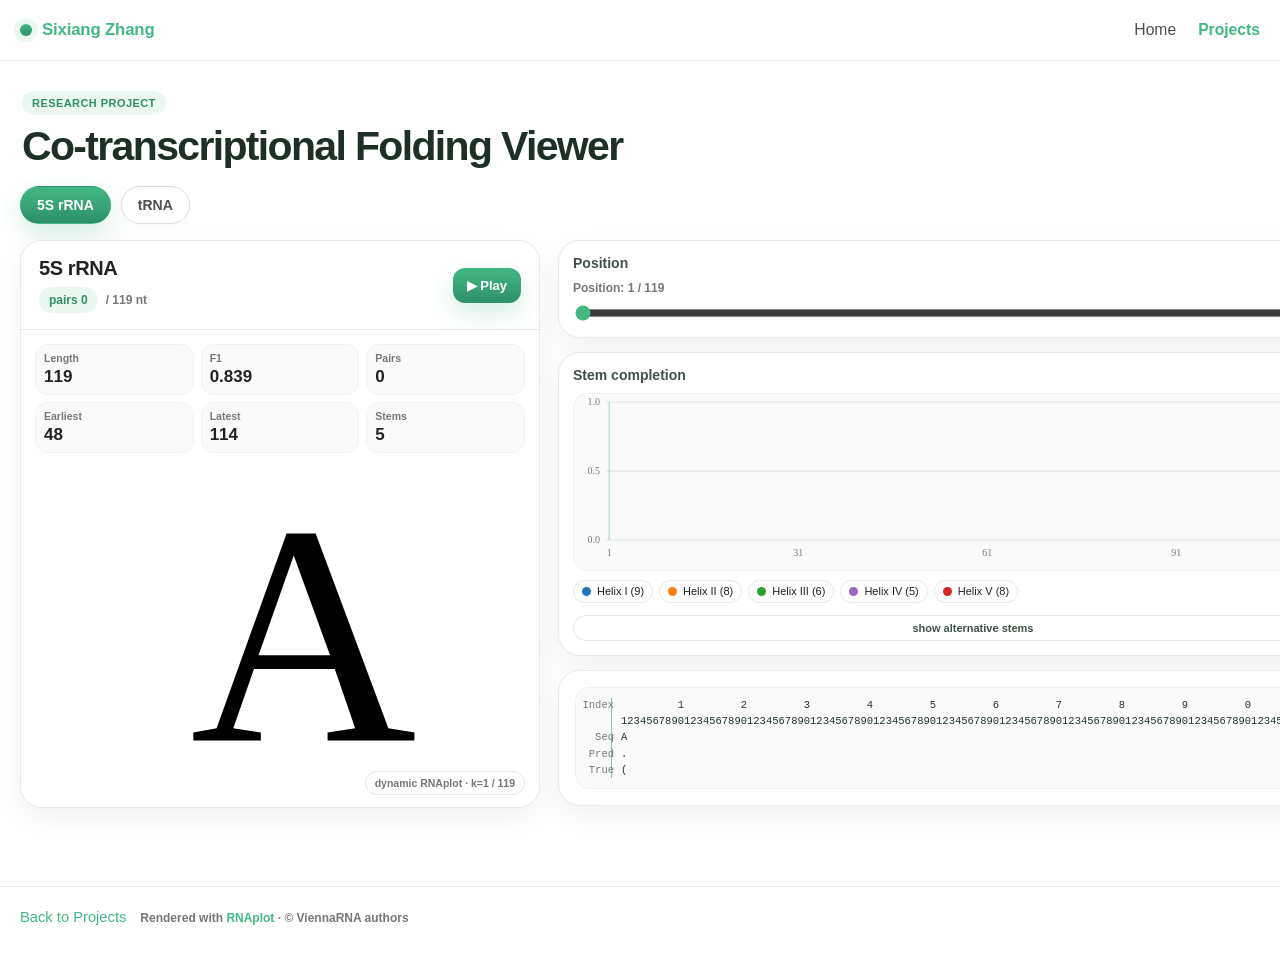
==== commit 5e06f0a7: "Simplify defaultK function implementation" ====
--- a/projects/project1/index.html
+++ b/projects/project1/index.html
@@ -110,7 +110,7 @@
 function xFor(pos){return leftAxis+(pos-.5)*charW}
 function stemColor(i){return TRUE_COLORS[i%TRUE_COLORS.length]}
 function altColor(i){return ALT_COLORS[i%ALT_COLORS.length]}
-function defaultK(x){return Math.max(1,Math.round(x.L*0.35))}
+function defaultK(x){return 1}
 function clampK(x,val){return Math.max(1,Math.min(x.L,val))}
 function scrollToCurrent(){
   const target=Math.max(0,xFor(k)-120);
@@ -162,4 +162,4 @@
 measure();refresh();
 </script>
 </body>
-</html>+</html>
